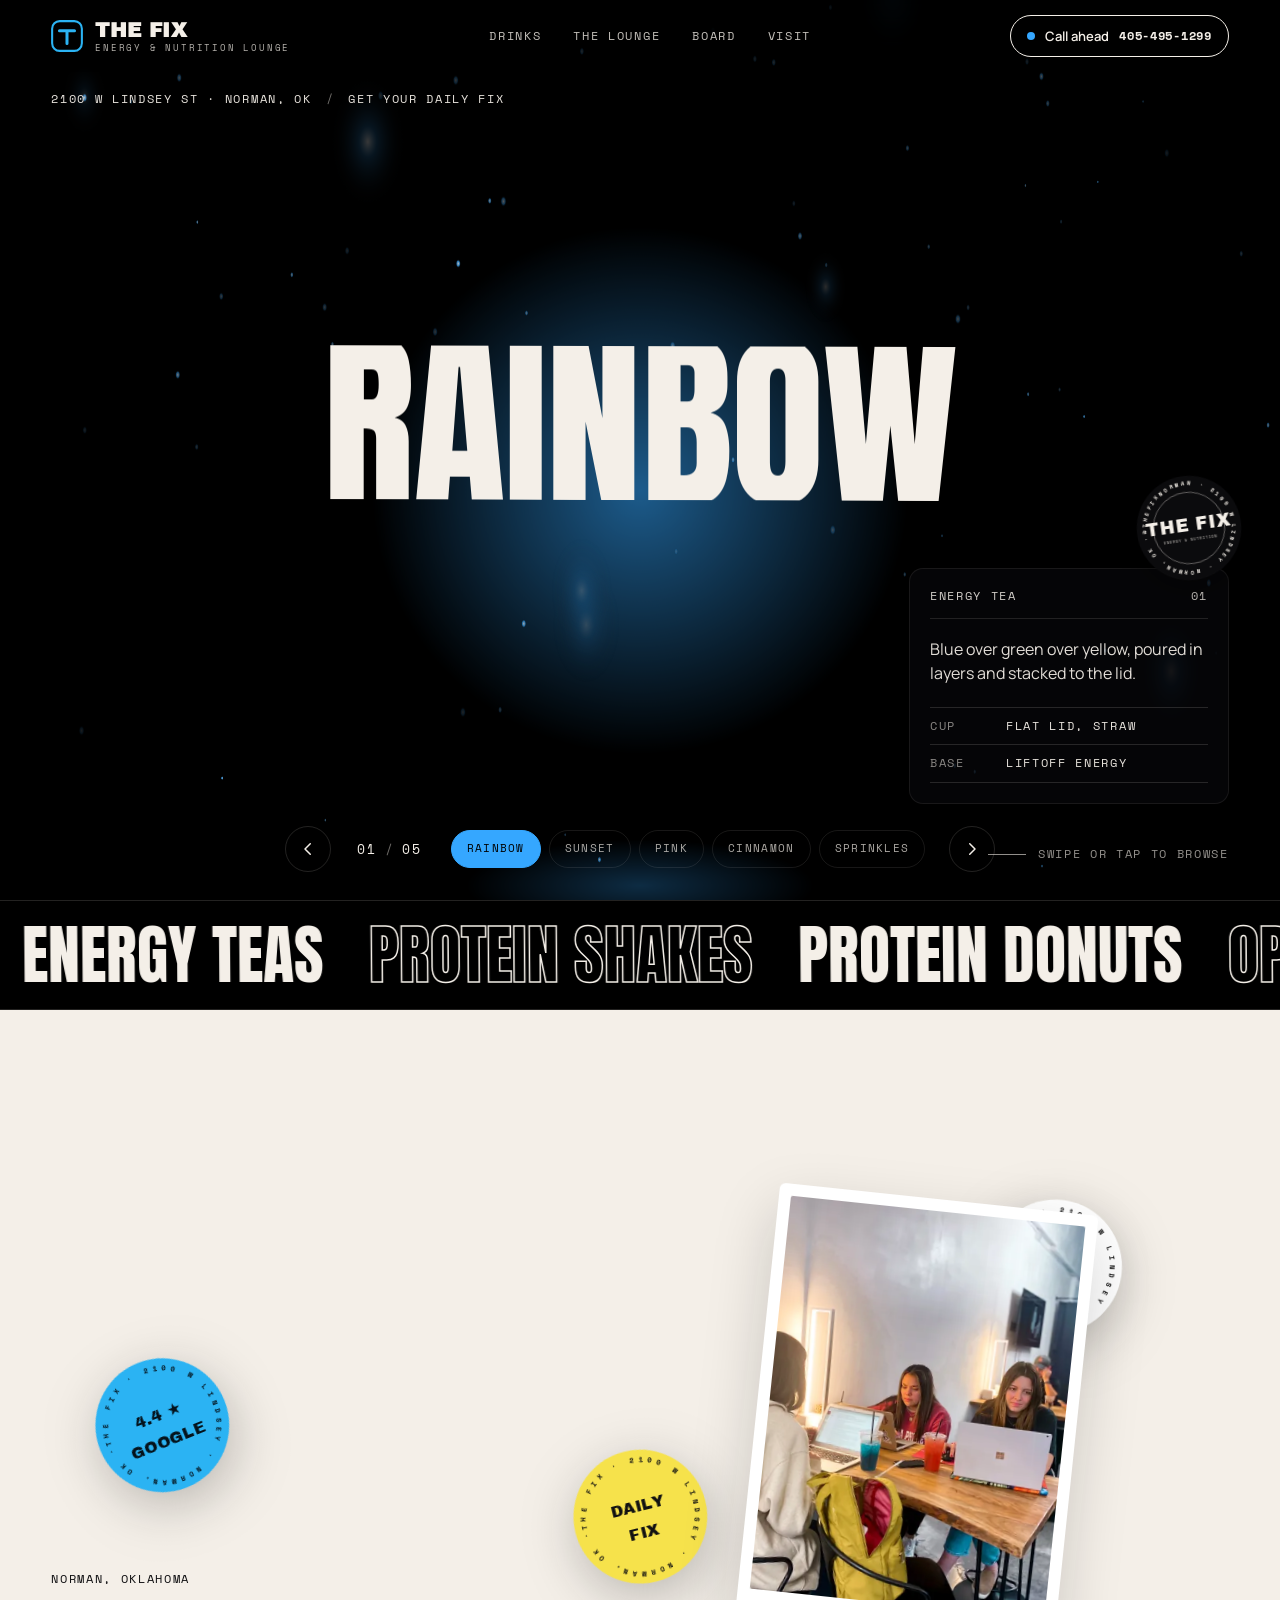
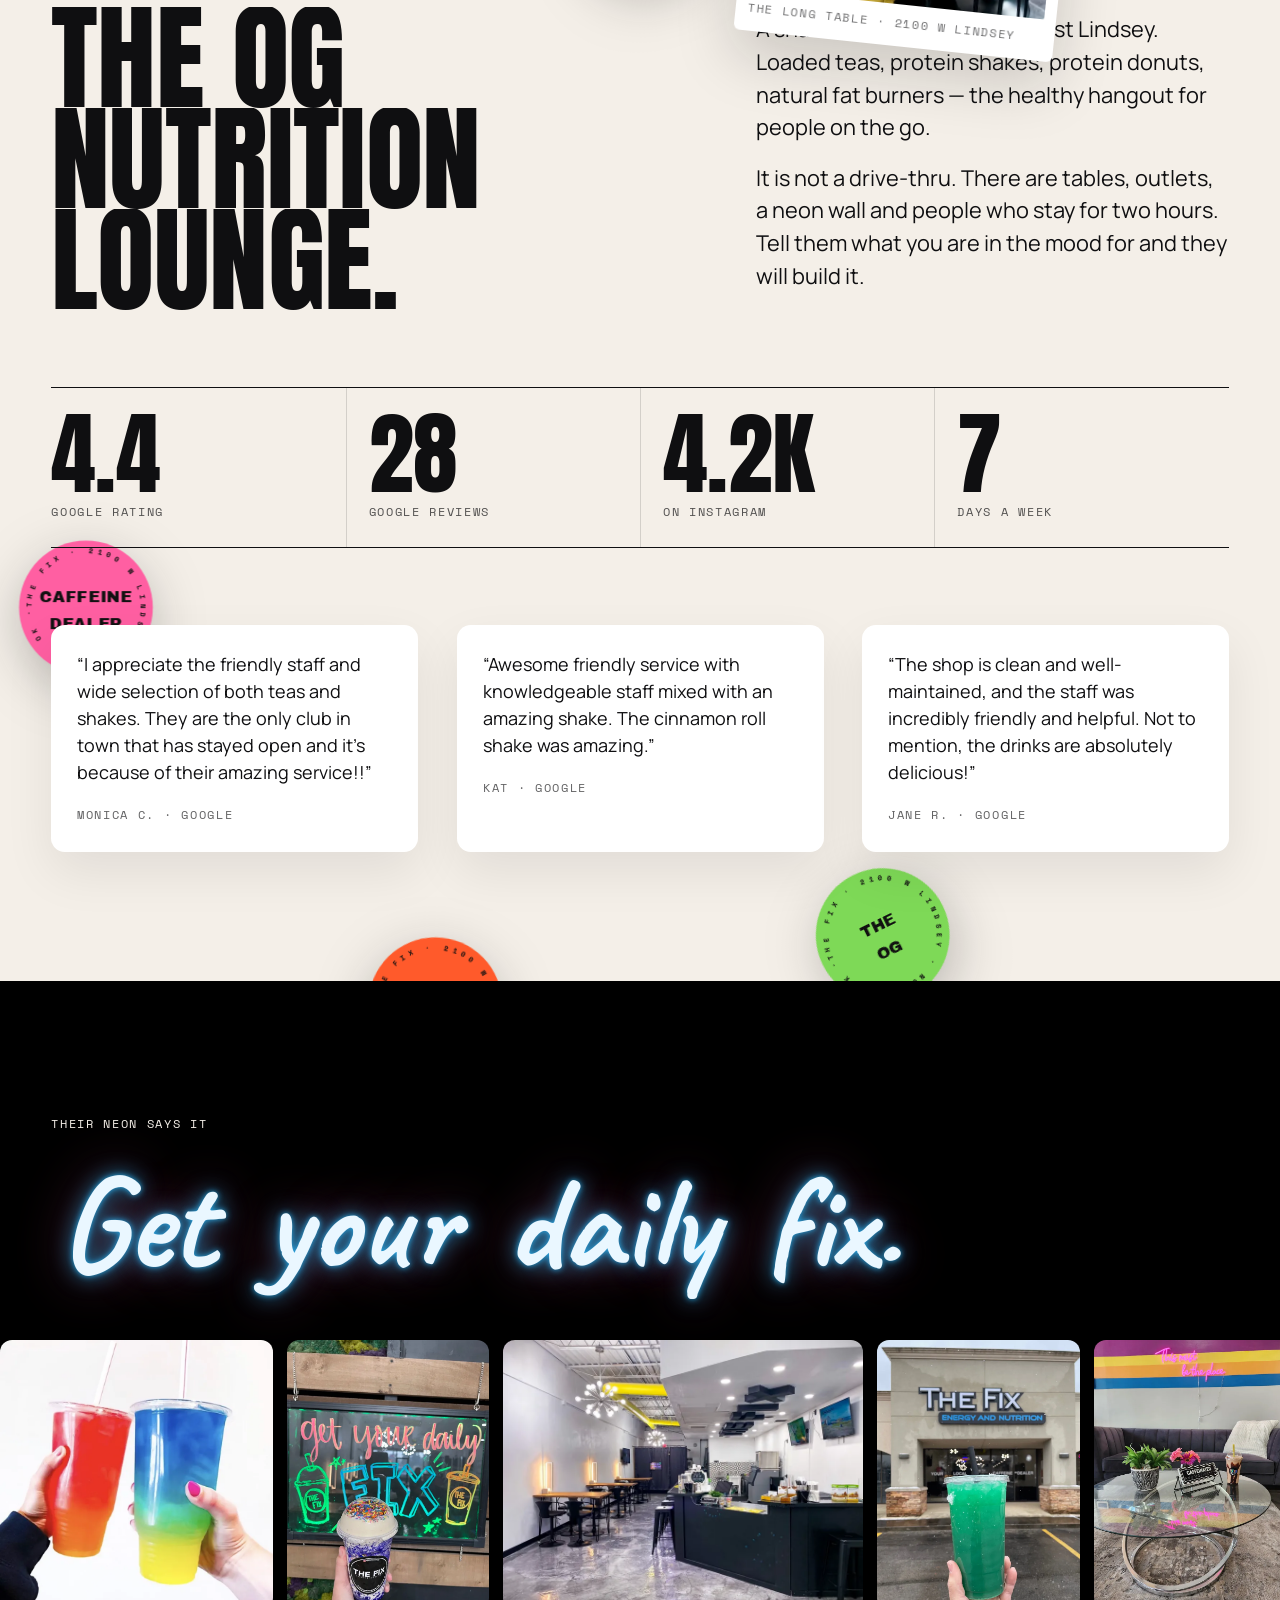
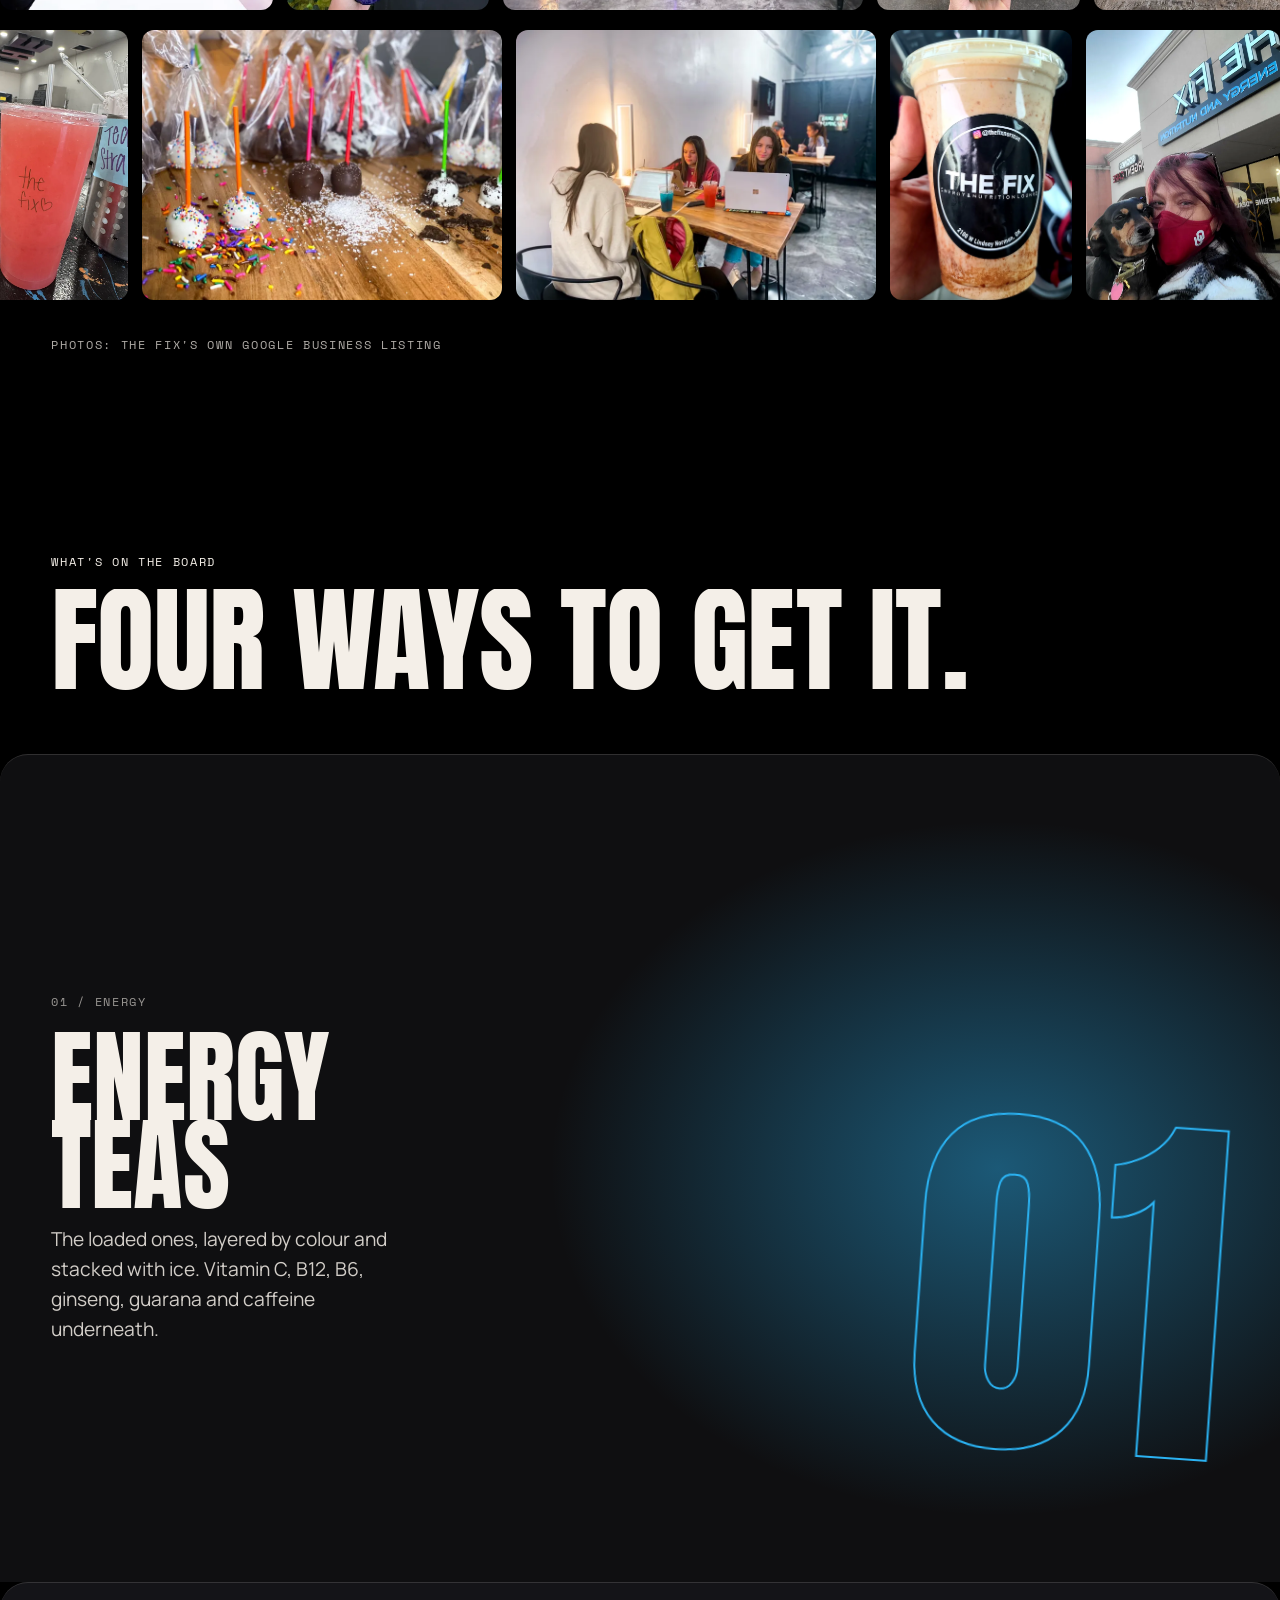
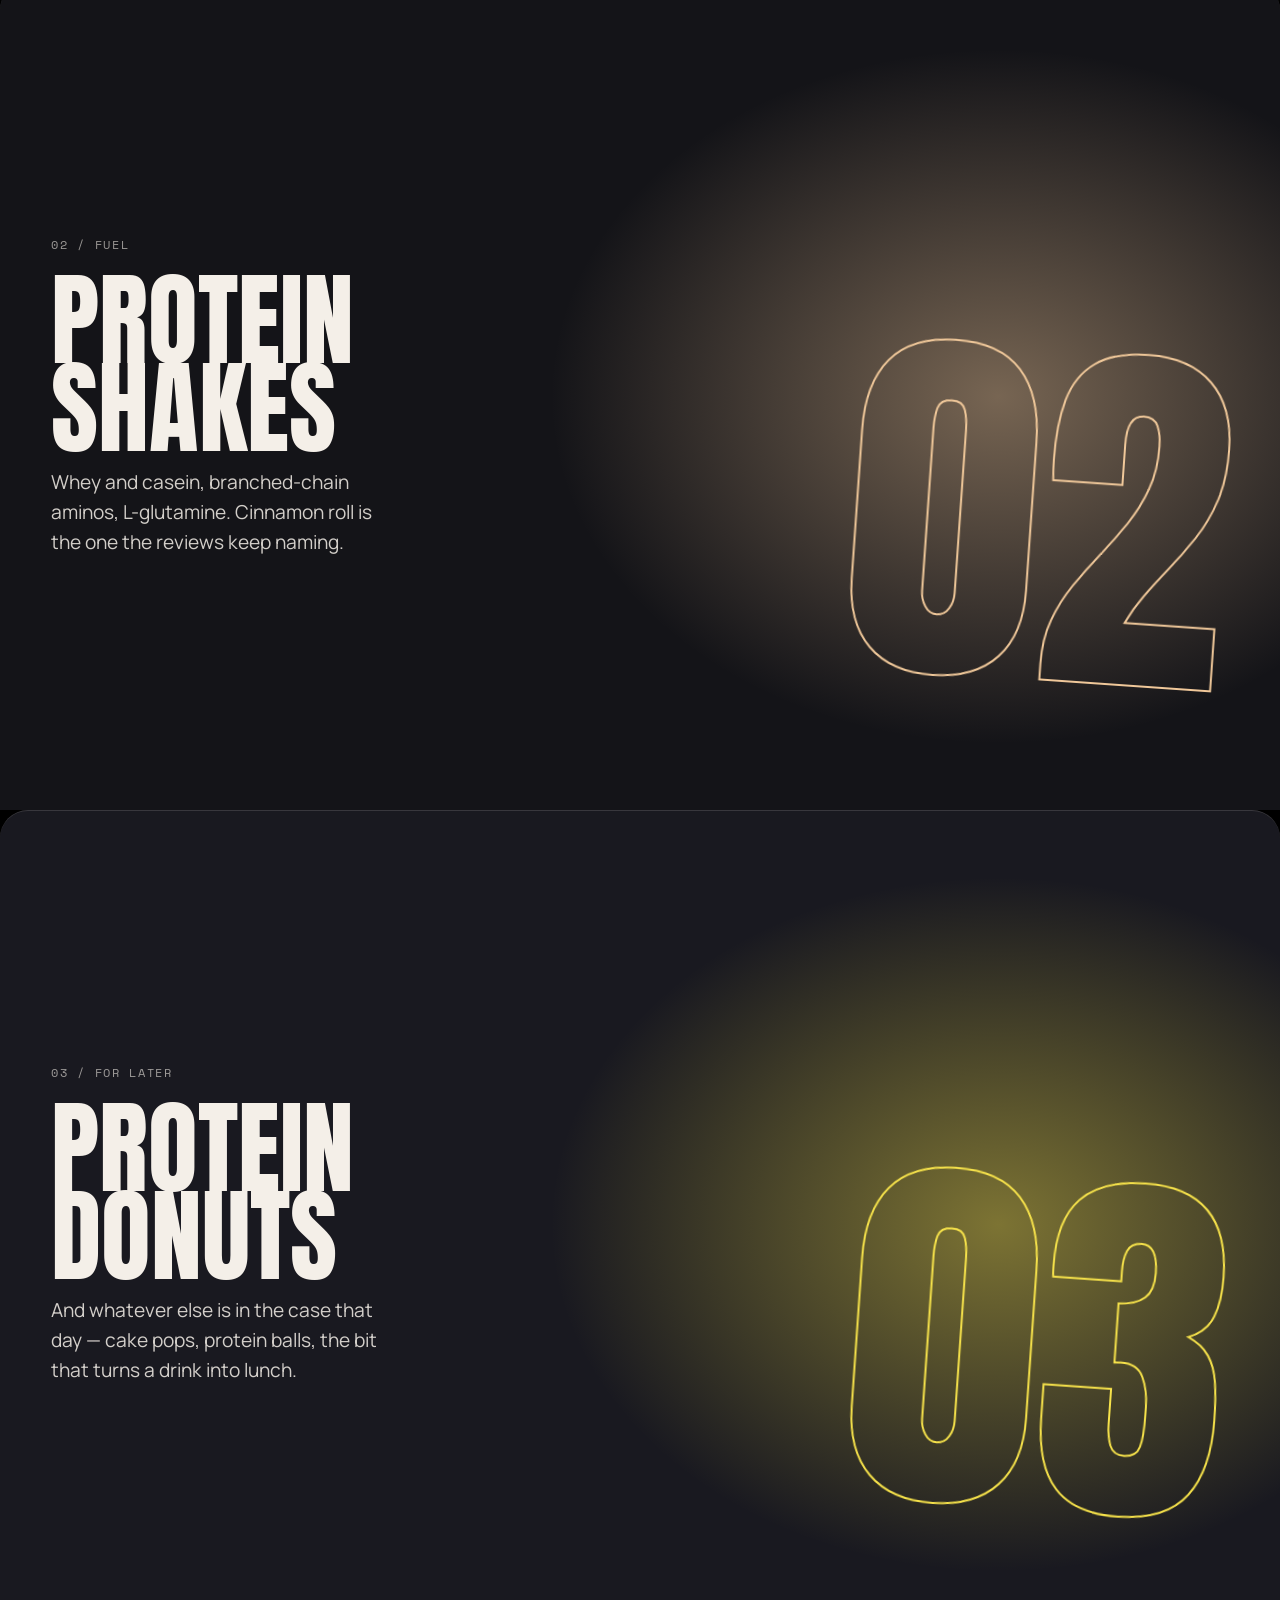
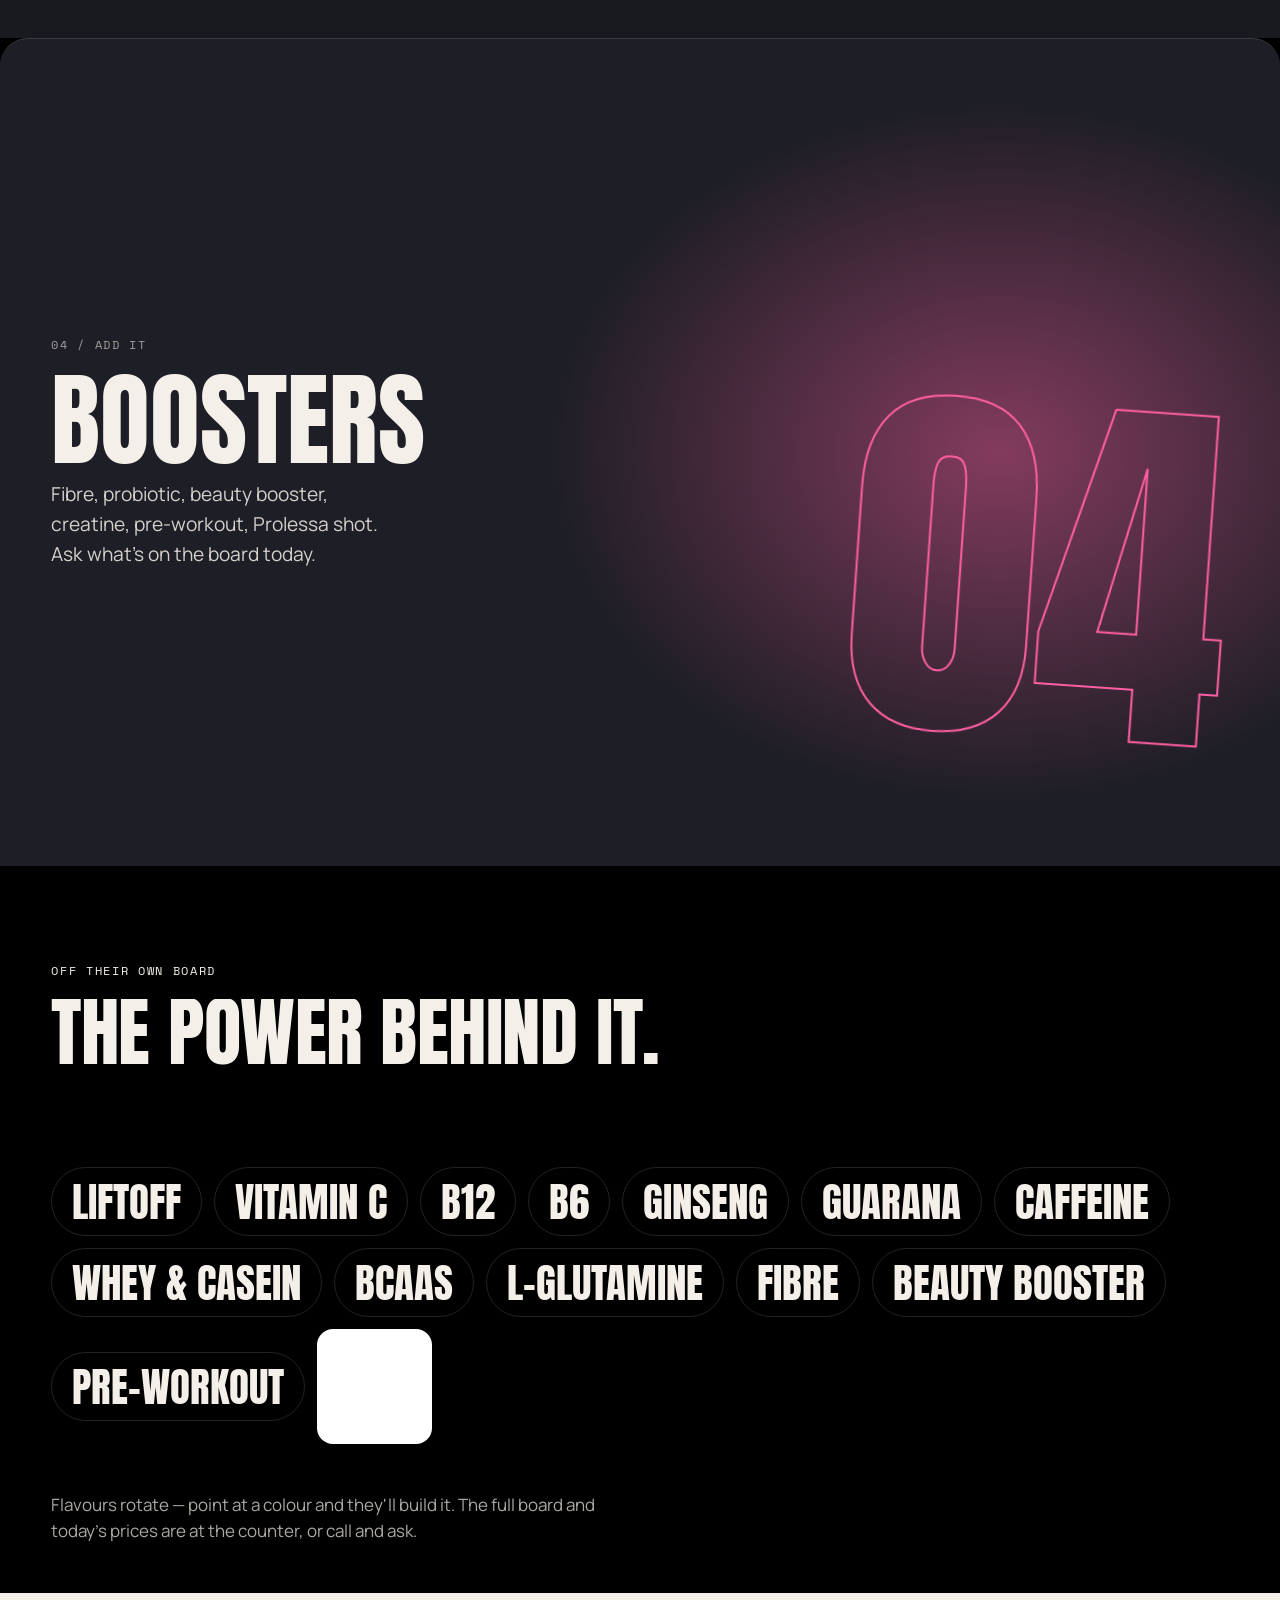
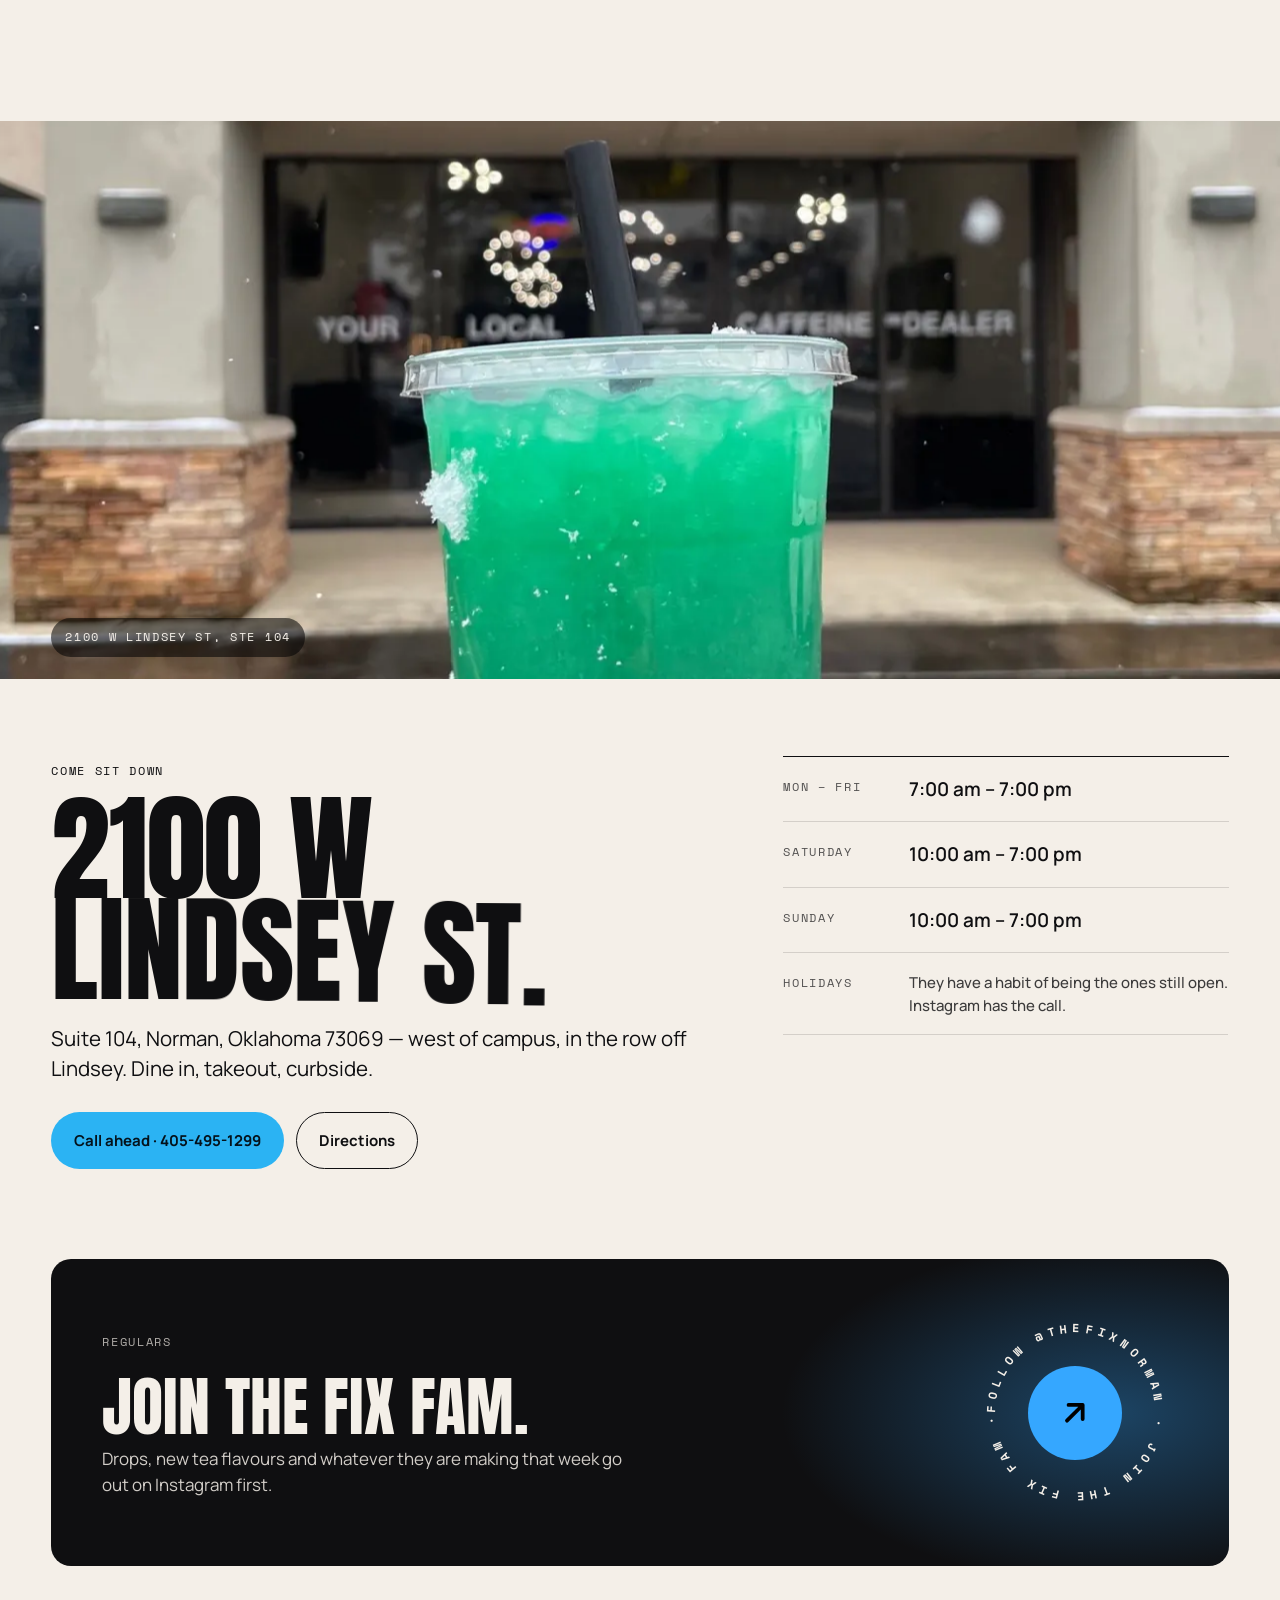
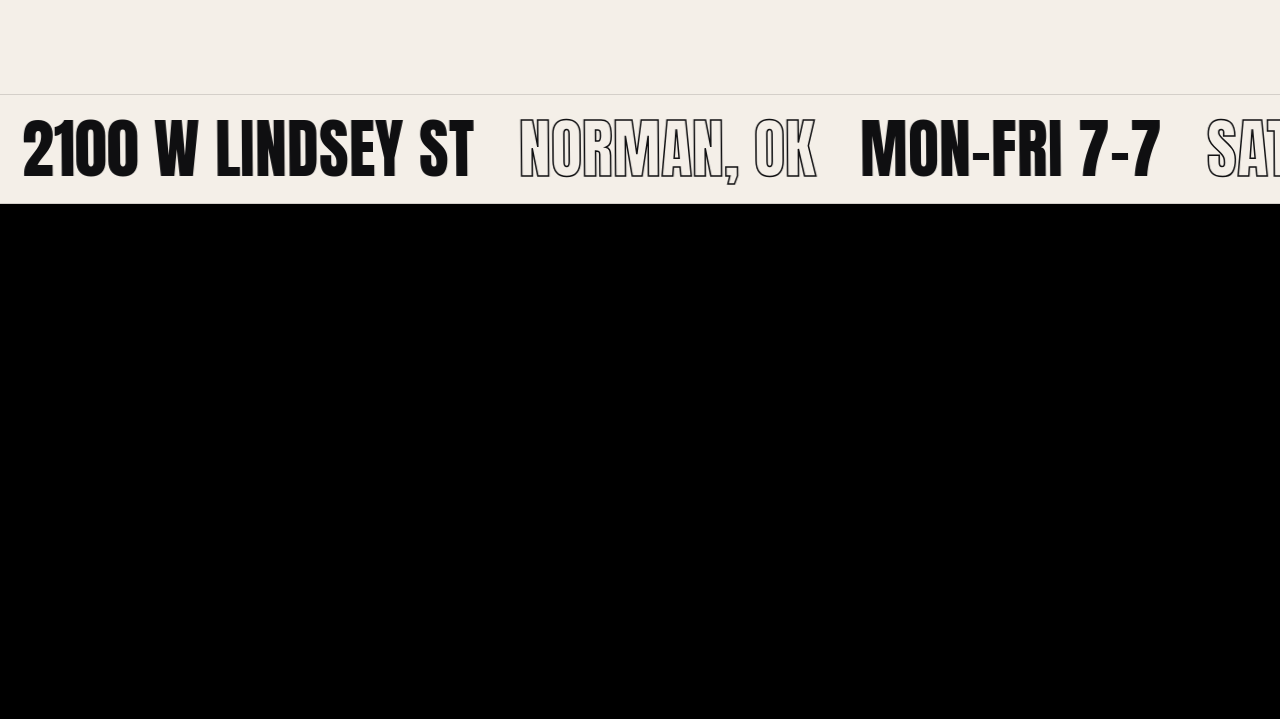
==== index.html @ 641f06a7 "Crossfade the rebuilt cups into their own lid rows The matte kept the clear lid and the profile pain" ====
<!doctype html>
<html lang="en">
<head>
<meta charset="utf-8">
<meta name="viewport" content="width=device-width, initial-scale=1, viewport-fit=cover">
<title>The Fix Energy &amp; Nutrition Lounge — Norman, OK</title>
<meta name="description" content="The OG nutrition lounge in Norman, Oklahoma. Energy teas, protein shakes, protein donuts and somewhere to sit down. 2100 W Lindsey St, Ste 104. Open seven days.">
<meta property="og:title" content="The Fix Energy &amp; Nutrition Lounge">
<meta property="og:description" content="Energy teas, protein shakes and the lounge to drink them in. 2100 W Lindsey St, Norman, OK.">
<meta property="og:image" content="img/01-cup.webp">
<meta name="theme-color" content="#000000">
<link rel="icon" href="data:image/svg+xml,%3Csvg xmlns='http://www.w3.org/2000/svg' viewBox='0 0 32 32'%3E%3Crect width='32' height='32' rx='7' fill='%23000'/%3E%3Cpath d='M7 10h18M16 10v14' stroke='%232BB3F3' stroke-width='3.4' stroke-linecap='round'/%3E%3C/svg%3E">
<link rel="preconnect" href="https://fonts.googleapis.com">
<link rel="preconnect" href="https://fonts.gstatic.com" crossorigin>
<link href="https://fonts.googleapis.com/css2?family=Anton&family=Archivo+Black&family=Caveat:wght@600;700&family=Manrope:wght@400;500;600;700&family=Space+Mono:wght@400;700&display=swap" rel="stylesheet">
<link rel="preload" as="image" href="img/01-cup.webp">
<link rel="stylesheet" href="css/site.css?v=202609151826">
</head>
<body>

<div id="loadbar" aria-hidden="true"><i></i></div>

<header id="top" class="top">
  <a class="lockup" href="#film" aria-label="The Fix Energy and Nutrition Lounge — top">
    <span class="mark" aria-hidden="true"><svg viewBox="0 0 34 34" fill="none"><rect x="1.2" y="1.2" width="31.6" height="31.6" rx="8" stroke="currentColor" stroke-width="2.2"/><path d="M9 11.5h16M17 11.5v13.5" stroke="currentColor" stroke-width="3.2" stroke-linecap="round"/></svg></span>
    <span class="lockup-text"><b>The Fix</b><small>Energy &amp; Nutrition Lounge</small></span>
  </a>
  <nav class="nav" aria-label="Sections">
    <a href="#film">Drinks</a>
    <a href="#photos">The lounge</a>
    <a href="#menu">Board</a>
    <a href="#visit">Visit</a>
  </nav>
  <a class="order" href="tel:+14054951299"><span class="order-dot" aria-hidden="true"></span>Call ahead <b>405-495-1299</b></a>
</header>

<main>
<h1 class="sr-only">The Fix Energy &amp; Nutrition Lounge — energy teas, protein shakes and protein donuts at 2100 W Lindsey St in Norman, Oklahoma</h1>
<ul class="sr-only">
  <li>Layered energy tea, blue into green into yellow.</li>
  <li>Layered energy tea, red into orange.</li>
  <li>Pink energy tea, "the fix" written on the cup by hand.</li>
  <li>Protein shake, cinnamon flecked, in a cup with The Fix sticker.</li>
  <li>Protein shake under a dome lid, purple with rainbow sprinkles on top.</li>
</ul>

<!-- ============ THE DRINKS — one-screen selector ============ -->
<section id="film" class="film" data-theme="dark" aria-label="The drinks — browse what they pour">
  <div id="stage" class="stage">
    <div class="glow" aria-hidden="true"></div>
    <div class="shadow" aria-hidden="true"></div>
    <canvas class="fx fx-back" aria-hidden="true"></canvas>

    <div class="titles" aria-hidden="true">
      <div class="title is-vis" data-i="0" style="--fs:15vw;--fs-m:23vw"><span class="ln"><span>Rainbow</span></span></div>
      <div class="title" data-i="1" style="--fs:16vw;--fs-m:25vw"><span class="ln"><span>Sunset</span></span></div>
      <div class="title" data-i="2" style="--fs:18vw;--fs-m:27vw"><span class="ln"><span>Pink</span></span></div>
      <div class="title" data-i="3" style="--fs:13vw;--fs-m:21vw"><span class="ln"><span>Cinnamon</span></span></div>
      <div class="title" data-i="4" style="--fs:13.5vw;--fs-m:21vw"><span class="ln"><span>Sprinkles</span></span></div>
    </div>

    <div class="rig" aria-hidden="true">
      <div class="slot is-vis" data-i="0"><picture><source media="(max-width:820px)" srcset="img/01-cup-m.webp"><img class="poster" src="img/01-cup.webp" alt="" decoding="async" fetchpriority="high"></picture></div>
      <div class="slot" data-i="1"><picture><source media="(max-width:820px)" srcset="img/02-cup-m.webp"><img class="poster" src="img/02-cup.webp" alt="" decoding="async" loading="lazy"></picture></div>
      <div class="slot" data-i="2"><picture><source media="(max-width:820px)" srcset="img/03-cup-m.webp"><img class="poster" src="img/03-cup.webp" alt="" decoding="async" loading="lazy"></picture></div>
      <div class="slot" data-i="3"><picture><source media="(max-width:820px)" srcset="img/04-cup-m.webp"><img class="poster" src="img/04-cup.webp" alt="" decoding="async" loading="lazy"></picture></div>
      <div class="slot" data-i="4"><picture><source media="(max-width:820px)" srcset="img/05-cup-m.webp"><img class="poster" src="img/05-cup.webp" alt="" decoding="async" loading="lazy"></picture></div>
    </div>

    <canvas class="fx fx-front" aria-hidden="true"></canvas>

    <div class="eyebrow mono"><span>2100 W Lindsey St · Norman, OK</span><span class="sep">/</span><span>Get your daily fix</span></div>

    <div class="huds" aria-hidden="true">
      <div class="hud is-vis" data-i="0">
        <div class="hud-head mono"><span>Energy tea</span><span>01</span></div>
        <p class="hud-note">Blue over green over yellow, poured in layers and stacked to the lid.</p>
        <dl class="specs mono">
          <div><dt>Cup</dt><dd>Flat lid, straw</dd></div>
          <div><dt>Base</dt><dd>Liftoff energy</dd></div>
        </dl>
        <svg class="sticker" viewBox="0 0 160 160" aria-hidden="true"><defs><path id="r0" d="M80 80m-62 0a62 62 0 1 1 124 0a62 62 0 1 1-124 0"/></defs><circle class="disc" cx="80" cy="80" r="76"/><circle class="hair" cx="80" cy="80" r="52"/><g class="rim"><text textLength="386" lengthAdjust="spacing"><textPath href="#r0">@THEFIXNORMAN · 2100 W LINDSEY · NORMAN, OK ·</textPath></text></g><text class="slogan" x="80" y="84">THE FIX</text><text class="sub" x="80" y="99">ENERGY &amp; NUTRITION</text></svg>
      </div>
      <div class="hud" data-i="1">
        <div class="hud-head mono"><span>Energy tea</span><span>02</span></div>
        <p class="hud-note">Red falling into orange. The one that photographs itself.</p>
        <dl class="specs mono">
          <div><dt>Cup</dt><dd>Flat lid, straw</dd></div>
          <div><dt>Base</dt><dd>Liftoff energy</dd></div>
        </dl>
        <svg class="sticker" viewBox="0 0 160 160" aria-hidden="true"><defs><path id="r1" d="M80 80m-62 0a62 62 0 1 1 124 0a62 62 0 1 1-124 0"/></defs><circle class="disc" cx="80" cy="80" r="76"/><circle class="hair" cx="80" cy="80" r="52"/><g class="rim"><text textLength="386" lengthAdjust="spacing"><textPath href="#r1">@THEFIXNORMAN · 2100 W LINDSEY · NORMAN, OK ·</textPath></text></g><text class="slogan" x="80" y="84">THE FIX</text><text class="sub" x="80" y="99">ENERGY &amp; NUTRITION</text></svg>
      </div>
      <div class="hud" data-i="2">
        <div class="hud-head mono"><span>Energy tea</span><span>03</span></div>
        <p class="hud-note">Watermelon pink, iced to the top, "the fix ♡" written on the side in marker.</p>
        <dl class="specs mono">
          <div><dt>Cup</dt><dd>Written by hand</dd></div>
          <div><dt>Base</dt><dd>Liftoff energy</dd></div>
        </dl>
        <svg class="sticker" viewBox="0 0 160 160" aria-hidden="true"><defs><path id="r2" d="M80 80m-62 0a62 62 0 1 1 124 0a62 62 0 1 1-124 0"/></defs><circle class="disc" cx="80" cy="80" r="76"/><circle class="hair" cx="80" cy="80" r="52"/><g class="rim"><text textLength="386" lengthAdjust="spacing"><textPath href="#r2">@THEFIXNORMAN · 2100 W LINDSEY · NORMAN, OK ·</textPath></text></g><text class="slogan" x="80" y="84">THE FIX</text><text class="sub" x="80" y="99">ENERGY &amp; NUTRITION</text></svg>
      </div>
      <div class="hud" data-i="3">
        <div class="hud-head mono"><span>Protein shake</span><span>04</span></div>
        <p class="hud-note">Cinnamon flecked all the way down. A meal in a cup — the reviews keep naming the cinnamon roll.</p>
        <dl class="specs mono">
          <div><dt>Cup</dt><dd>The Fix sticker</dd></div>
          <div><dt>Build</dt><dd>24 g protein</dd></div>
        </dl>
        <svg class="sticker" viewBox="0 0 160 160" aria-hidden="true"><defs><path id="r3" d="M80 80m-62 0a62 62 0 1 1 124 0a62 62 0 1 1-124 0"/></defs><circle class="disc" cx="80" cy="80" r="76"/><circle class="hair" cx="80" cy="80" r="52"/><g class="rim"><text textLength="386" lengthAdjust="spacing"><textPath href="#r3">@THEFIXNORMAN · 2100 W LINDSEY · NORMAN, OK ·</textPath></text></g><text class="slogan" x="80" y="84">THE FIX</text><text class="sub" x="80" y="99">ENERGY &amp; NUTRITION</text></svg>
      </div>
      <div class="hud" data-i="4">
        <div class="hud-head mono"><span>Protein shake</span><span>05</span></div>
        <p class="hud-note">Purple under a dome lid, rainbow sprinkles across the top. Dessert that counts as lunch.</p>
        <dl class="specs mono">
          <div><dt>Cup</dt><dd>Dome lid</dd></div>
          <div><dt>Build</dt><dd>24 g protein</dd></div>
        </dl>
        <svg class="sticker" viewBox="0 0 160 160" aria-hidden="true"><defs><path id="r4" d="M80 80m-62 0a62 62 0 1 1 124 0a62 62 0 1 1-124 0"/></defs><circle class="disc" cx="80" cy="80" r="76"/><circle class="hair" cx="80" cy="80" r="52"/><g class="rim"><text textLength="386" lengthAdjust="spacing"><textPath href="#r4">@THEFIXNORMAN · 2100 W LINDSEY · NORMAN, OK ·</textPath></text></g><text class="slogan" x="80" y="84">THE FIX</text><text class="sub" x="80" y="99">ENERGY &amp; NUTRITION</text></svg>
      </div>
    </div>

    <nav class="selector" aria-label="Choose a drink">
      <button class="arrow prev" type="button" aria-label="Previous drink"><svg viewBox="0 0 24 24" fill="none" stroke="currentColor" stroke-width="2" stroke-linecap="round" stroke-linejoin="round"><path d="M15 5l-7 7 7 7"/></svg></button>
      <div class="counter mono"><span id="cur">01</span><span class="slash">/</span><span>05</span></div>
      <div class="dchips" role="tablist" aria-label="Drinks"><button class="dchip is-on" type="button" role="tab" aria-selected="true" data-go="0">Rainbow</button><button class="dchip" type="button" role="tab" aria-selected="false" data-go="1">Sunset</button><button class="dchip" type="button" role="tab" aria-selected="false" data-go="2">Pink</button><button class="dchip" type="button" role="tab" aria-selected="false" data-go="3">Cinnamon</button><button class="dchip" type="button" role="tab" aria-selected="false" data-go="4">Sprinkles</button></div>
      <button class="arrow next" type="button" aria-label="Next drink"><svg viewBox="0 0 24 24" fill="none" stroke="currentColor" stroke-width="2" stroke-linecap="round" stroke-linejoin="round"><path d="M9 5l7 7-7 7"/></svg></button>
    </nav>

    <div class="hint mono" aria-hidden="true"><span class="hint-line"></span><span>Swipe or tap to browse</span></div>
  </div>
</section>

<div class="ticker" data-theme="dark" aria-hidden="true"><div class="ticker-skew"><div class="ticker-row">
  <span>Energy teas</span><span class="o">Protein shakes</span><span>Protein donuts</span><span class="o">Open 7 days</span><span>Your local caffeine dealer</span><span class="o">2100 W Lindsey</span>
  <span>Energy teas</span><span class="o">Protein shakes</span><span>Protein donuts</span><span class="o">Open 7 days</span><span>Your local caffeine dealer</span><span class="o">2100 W Lindsey</span>
</div></div></div>

<!-- ============ STORY ============ -->
<section id="story" class="story" data-theme="light">
  <div class="bomb" aria-hidden="true"></div>
  <div class="wrap">
    <div class="story-grid">
      <div>
        <span class="kicker mono reveal">Norman, Oklahoma</span>
        <h2 class="h-display" data-words>The OG nutrition lounge.</h2>
      </div>
      <div class="story-copy reveal">
        <figure class="polaroid"><img src="img/p/g07-s.webp" alt="Students working at the long wooden table inside The Fix" loading="lazy" decoding="async"><figcaption class="mono">The long table · 2100 W Lindsey</figcaption></figure>
        <p>A shake and energy bar on West Lindsey. Loaded teas, protein shakes, protein donuts, natural fat burners — the healthy hangout for people on the go.</p>
        <p>It is not a drive-thru. There are tables, outlets, a neon wall and people who stay for two hours. Tell them what you are in the mood for and they will build it.</p>
      </div>
    </div>
    <ul class="proof reveal">
      <li><b data-count="4.4" data-dec="1">0.0</b><span class="mono">Google rating</span></li>
      <li><b data-count="28">0</b><span class="mono">Google reviews</span></li>
      <li><b data-count="4.2" data-dec="1" data-suffix="K">0.0K</b><span class="mono">On Instagram</span></li>
      <li><b data-count="7">0</b><span class="mono">Days a week</span></li>
    </ul>
    <ul class="quotes">
      <li class="quote"><p>&ldquo;I appreciate the friendly staff and wide selection of both teas and shakes. They are the only club in town that has stayed open and it&rsquo;s because of their amazing service!!&rdquo;</p><cite class="mono">Monica C. · Google</cite></li>
      <li class="quote"><p>&ldquo;Awesome friendly service with knowledgeable staff mixed with an amazing shake. The cinnamon roll shake was amazing.&rdquo;</p><cite class="mono">kat · Google</cite></li>
      <li class="quote"><p>&ldquo;The shop is clean and well-maintained, and the staff was incredibly friendly and helpful. Not to mention, the drinks are absolutely delicious!&rdquo;</p><cite class="mono">jane R. · Google</cite></li>
    </ul>
  </div>
</section>

<!-- ============ THE LOUNGE — their own photos ============ -->
<section id="photos" class="sipup" data-theme="dark" aria-label="Photos from The Fix">
  <div class="wrap sipup-head">
    <span class="kicker mono reveal">Their neon says it</span>
    <h2 class="h-display" data-words>Get your daily fix.</h2>
  </div>
  <div class="strip" data-dir="-1" aria-label="Photos of The Fix, row one">
    <div class="strip-row">
      <img src="img/p/g08-s.webp" alt="Two layered teas held up together, red into orange and blue into green into yellow" loading="lazy" decoding="async">
      <img src="img/p/g09-s.webp" alt="A sprinkled shake in front of the get your daily FIX neon sign" loading="lazy" decoding="async">
      <img src="img/p/g01-s.webp" alt="Inside The Fix: black tables, TVs and the yellow neon ceiling light" loading="lazy" decoding="async">
      <img src="img/p/g06-s.webp" alt="A green tea held up outside the storefront under THE FIX sign" loading="lazy" decoding="async">
      <img src="img/p/g12-s.webp" alt="The lounge corner: couch, glass table and the striped mural" loading="lazy" decoding="async">
    </div>
  </div>
  <div class="strip" data-dir="1" aria-label="Photos of The Fix, row two">
    <div class="strip-row">
      <img src="img/p/g03-s.webp" alt="A pink tea on the counter with the fix written on the cup" loading="lazy" decoding="async">
      <img src="img/p/g02-s.webp" alt="Chocolate and white cake pops covered in sprinkles" loading="lazy" decoding="async">
      <img src="img/p/g07-s.webp" alt="Students on laptops at the long wooden table" loading="lazy" decoding="async">
      <img src="img/p/g04-s.webp" alt="A cinnamon protein shake in a cup with The Fix sticker" loading="lazy" decoding="async">
      <img src="img/p/g05-s.webp" alt="A regular and her dog outside under the storefront sign" loading="lazy" decoding="async">
    </div>
  </div>
  <p class="sipup-note mono">Photos: The Fix's own Google Business listing</p>
</section>

<!-- ============ THE BOARD — stacking cards ============ -->
<section id="menu" class="board" data-theme="dark">
  <div class="wrap sec-head">
    <span class="kicker mono reveal">What's on the board</span>
    <h2 class="h-display" data-words>Four ways to get it.</h2>
  </div>
  <div class="stack">
    <article class="family" style="--c:#2BB3F3"><div class="fam-copy"><span class="mono">01 / Energy</span><h3>Energy Teas</h3><p>The loaded ones, layered by colour and stacked with ice. Vitamin C, B12, B6, ginseng, guarana and caffeine underneath.</p></div><div class="fam-n" aria-hidden="true">01</div></article>
    <article class="family" style="--c:#F0C89A"><div class="fam-copy"><span class="mono">02 / Fuel</span><h3>Protein Shakes</h3><p>Whey and casein, branched-chain aminos, L-glutamine. Cinnamon roll is the one the reviews keep naming.</p></div><div class="fam-n" aria-hidden="true">02</div></article>
    <article class="family" style="--c:#F6E24B"><div class="fam-copy"><span class="mono">03 / For later</span><h3>Protein Donuts</h3><p>And whatever else is in the case that day — cake pops, protein balls, the bit that turns a drink into lunch.</p></div><div class="fam-n" aria-hidden="true">03</div></article>
    <article class="family" style="--c:#FF5FA2"><div class="fam-copy"><span class="mono">04 / Add it</span><h3>Boosters</h3><p>Fibre, probiotic, beauty booster, creatine, pre-workout, Prolessa shot. Ask what's on the board today.</p></div><div class="fam-n" aria-hidden="true">04</div></article>
  </div>
  <div class="wrap flavors">
    <div class="sec-head"><span class="kicker mono reveal">Off their own board</span><h3 class="h-display h-sm" data-words>The power behind it.</h3></div>
    <ul class="flavor-wall" aria-label="What goes into the drinks, from The Fix's own menu board">
      <li class="chip" style="--c:#2BB3F3">Liftoff</li>
      <li class="chip" style="--c:#F6E24B">Vitamin C</li>
      <li class="chip" style="--c:#FF5FA2">B12</li>
      <li class="chip" style="--c:#7ED957">B6</li>
      <li class="chip" style="--c:#FFA53B">Ginseng</li>
      <li class="chip" style="--c:#2BB3F3">Guarana</li>
      <li class="chip" style="--c:#FF5A2B">Caffeine</li>
      <li class="chip" style="--c:#F0C89A">Whey &amp; casein</li>
      <li class="chip" style="--c:#A98BFF">BCAAs</li>
      <li class="chip" style="--c:#7ED957">L-glutamine</li>
      <li class="chip" style="--c:#F6E24B">Fibre</li>
      <li class="chip" style="--c:#FF5FA2">Beauty booster</li>
      <li class="chip" style="--c:#2BB3F3">Pre-workout</li>
      <li class="chip chip-photo"><img src="img/p/g13-s.webp" alt="The Fix menu board: The Power behind Liftoff, the Prolessa shot and Rebuild protein" loading="lazy" decoding="async"></li>
    </ul>
    <p class="board-note">Flavours rotate — point at a colour and they'll build it. The full board and today's prices are at the counter, or call and ask.</p>
  </div>
</section>

<!-- ============ VISIT ============ -->
<section id="visit" class="visit" data-theme="light">
  <div class="visit-photo" aria-hidden="true"><img src="img/p/g06.webp" alt="" decoding="async" loading="lazy"><span class="visit-photo-tag mono">2100 W Lindsey St, Ste 104</span></div>
  <div class="wrap">
    <div class="visit-grid">
      <div>
        <span class="kicker mono reveal">Come sit down</span>
        <h2 class="h-display" data-chars>2100 W Lindsey St.</h2>
        <p class="lede reveal">Suite 104, Norman, Oklahoma 73069 — west of campus, in the row off Lindsey. Dine in, takeout, curbside.</p>
        <div class="cta-row reveal">
          <a class="btn btn-blue" href="tel:+14054951299">Call ahead · 405-495-1299</a>
          <a class="btn btn-ghost" href="https://www.google.com/maps/search/?api=1&amp;query=The+Fix+Energy+and+Nutrition+Lounge+2100+W+Lindsey+St+Norman+OK" target="_blank" rel="noopener">Directions</a>
        </div>
      </div>
      <dl class="hours">
        <div><dt class="mono">Mon – Fri</dt><dd>7:00 am – 7:00 pm</dd></div>
        <div><dt class="mono">Saturday</dt><dd>10:00 am – 7:00 pm</dd></div>
        <div><dt class="mono">Sunday</dt><dd>10:00 am – 7:00 pm</dd></div>
        <div class="hours-note"><dt class="mono">Holidays</dt><dd>They have a habit of being the ones still open. Instagram has the call.</dd></div>
      </dl>
    </div>
    <div class="ambassador reveal">
      <div>
        <span class="kicker mono">Regulars</span>
        <h3>Join the FIX FAM.</h3>
        <p>Drops, new tea flavours and whatever they are making that week go out on Instagram first.</p>
      </div>
      <a class="badge" href="https://www.instagram.com/thefixnorman/" target="_blank" rel="noopener" aria-label="Follow The Fix on Instagram">
        <svg class="ring" viewBox="0 0 200 200" aria-hidden="true"><defs><path id="ringp" d="M100 100m-78 0a78 78 0 1 1 156 0a78 78 0 1 1-156 0"/></defs><text textLength="488" lengthAdjust="spacing"><textPath href="#ringp">FOLLOW @THEFIXNORMAN · JOIN THE FIX FAM ·</textPath></text></svg>
        <span class="core" aria-hidden="true"><svg viewBox="0 0 24 24" fill="none" stroke="currentColor" stroke-width="2.4" stroke-linecap="round" stroke-linejoin="round"><path d="M7 17 17 7M8 7h9v9"/></svg></span>
      </a>
    </div>
  </div>
</section>

<div class="ticker on-bone" data-theme="light" aria-hidden="true"><div class="ticker-skew"><div class="ticker-row">
  <span>2100 W Lindsey St</span><span class="o">Norman, OK</span><span>Mon–Fri 7–7</span><span class="o">Sat–Sun 10–7</span><span>@thefixnorman</span><span class="o">Get your daily fix</span>
  <span>2100 W Lindsey St</span><span class="o">Norman, OK</span><span>Mon–Fri 7–7</span><span class="o">Sat–Sun 10–7</span><span>@thefixnorman</span><span class="o">Get your daily fix</span>
</div></div></div>

<div class="foot-spacer" data-theme="dark" aria-hidden="true"></div>
</main>

<footer class="foot" data-theme="dark">
  <div class="wrap">
    <p class="foot-word" aria-hidden="true">The <em>Fix</em></p>
    <div class="foot-grid">
      <div class="foot-lockup">
        <span class="mark" aria-hidden="true"><svg viewBox="0 0 34 34" fill="none"><rect x="1.2" y="1.2" width="31.6" height="31.6" rx="8" stroke="currentColor" stroke-width="2.2"/><path d="M9 11.5h16M17 11.5v13.5" stroke="currentColor" stroke-width="3.2" stroke-linecap="round"/></svg></span>
        <div><b>The Fix</b><span>Energy &amp; Nutrition Lounge</span></div>
      </div>
      <address class="mono">2100 W Lindsey St, Ste 104<br>Norman, OK 73069<br><a href="tel:+14054951299">405-495-1299</a></address>
      <ul class="socials">
        <li><a href="https://www.instagram.com/thefixnorman/" target="_blank" rel="noopener" aria-label="Instagram"><svg viewBox="0 0 24 24" fill="currentColor" aria-hidden="true"><path d="M12 2.2c3.2 0 3.6 0 4.8.1 1.2.1 1.8.2 2.2.4.6.2 1 .5 1.4.9.4.4.7.8.9 1.4.2.4.4 1 .4 2.2.1 1.2.1 1.6.1 4.8s0 3.6-.1 4.8c-.1 1.2-.2 1.8-.4 2.2-.2.6-.5 1-.9 1.4-.4.4-.8.7-1.4.9-.4.2-1 .4-2.2.4-1.2.1-1.6.1-4.8.1s-3.6 0-4.8-.1c-1.2-.1-1.8-.2-2.2-.4-.6-.2-1-.5-1.4-.9-.4-.4-.7-.8-.9-1.4-.2-.4-.4-1-.4-2.2C2.2 15.6 2.2 15.2 2.2 12s0-3.6.1-4.8c.1-1.2.2-1.8.4-2.2.2-.6.5-1 .9-1.4.4-.4.8-.7 1.4-.9.4-.2 1-.4 2.2-.4C8.4 2.2 8.8 2.2 12 2.2zm0 1.8c-3.1 0-3.5 0-4.7.1-1.1.1-1.7.2-2.1.4-.5.2-.9.4-1.2.8-.4.4-.6.7-.8 1.2-.2.4-.3 1-.4 2.1C2.8 8.5 2.8 8.9 2.8 12s0 3.5.1 4.7c.1 1.1.2 1.7.4 2.1.2.5.4.9.8 1.2.4.4.7.6 1.2.8.4.2 1 .3 2.1.4 1.2.1 1.6.1 4.7.1s3.5 0 4.7-.1c1.1-.1 1.7-.2 2.1-.4.5-.2.9-.4 1.2-.8.4-.4.6-.7.8-1.2.2-.4.3-1 .4-2.1.1-1.2.1-1.6.1-4.7s0-3.5-.1-4.7c-.1-1.1-.2-1.7-.4-2.1-.2-.5-.4-.9-.8-1.2-.4-.4-.7-.6-1.2-.8-.4-.2-1-.3-2.1-.4C15.5 4 15.1 4 12 4zm0 3.1a4.9 4.9 0 1 1 0 9.8 4.9 4.9 0 0 1 0-9.8zm0 1.8a3.1 3.1 0 1 0 0 6.2 3.1 3.1 0 0 0 0-6.2zm5.2-2.6a1.2 1.2 0 1 1 0 2.4 1.2 1.2 0 0 1 0-2.4z"/></svg></a></li>
        <li><a href="https://www.facebook.com/thefixnorman/" target="_blank" rel="noopener" aria-label="Facebook"><svg viewBox="0 0 24 24" fill="currentColor" aria-hidden="true"><path d="M13.5 22v-8h2.7l.4-3.2h-3.1V8.8c0-.9.3-1.6 1.6-1.6h1.7V4.4c-.3 0-1.3-.1-2.5-.1-2.5 0-4.1 1.5-4.1 4.2v2.3H7.4V14h2.8v8h3.3z"/></svg></a></li>
        <li><a href="mailto:thefixnorman@gmail.com" aria-label="Email The Fix"><svg viewBox="0 0 24 24" fill="currentColor" aria-hidden="true"><path d="M3 5h18a1 1 0 0 1 1 1v12a1 1 0 0 1-1 1H3a1 1 0 0 1-1-1V6a1 1 0 0 1 1-1zm9 8.2 8-5.2H4l8 5.2zM4 17h16V9.9l-8 5.2-8-5.2V17z"/></svg></a></li>
      </ul>
      <p class="foot-legal mono">© 2026 The Fix Energy &amp; Nutrition Lounge · Norman, OK <span class="foot-credit">· Designed and hosted by <a href="https://station.solutions" target="_blank" rel="noopener">Station.Solutions</a></span></p>
    </div>
  </div>
</footer>

<script src="js/vendor/gsap.min.js?v=202609151826"></script>
<script src="js/vendor/ScrollTrigger.min.js?v=202609151826"></script>
<script src="js/vendor/lenis.min.js?v=202609151826"></script>
<script src="js/manifest.js?v=202609151826"></script>
<script src="js/loadout.js?v=202609151826"></script>
</body>
</html>
---- css/site.css ----
/* The Fix Energy & Nutrition Lounge — Norman, OK. Built 2026-09-15 on The Tower’s engine,
   reskinned to The Fix’s own palette: black lounge, sign blue, menu-board yellow, wall neon pink. */
:root{
  --black:#000; --ink:#0F0F11; --ink-2:#1A1A1E; --bone:#F4EFE8; --bone-2:#E8E1D6;
  --line:rgba(244,239,232,.14); --line-ink:rgba(15,15,17,.14);
  /* brand: the storefront sign is blue, the menu board is yellow on black, the wall neon is pink */
  --brand:#2BB3F3; --brand-2:#128FCC; --yellow:#F6E24B; --neon:#FF5FA2;
  --accent:#35A7FF; --accent-2:#8AD1FF;
  --disp:"Anton","Impact","Arial Narrow",sans-serif;
  --brand-face:"Archivo Black","Arial Black",sans-serif;
  --script:"Caveat","Segoe Script",cursive;
  --mono:"Space Mono",ui-monospace,Menlo,monospace;
  --body:"Manrope","Helvetica Neue",Arial,sans-serif;
  --gutter:clamp(18px,4vw,64px);
  --head-h:72px;
}
*{box-sizing:border-box}
html{scroll-behavior:auto;-webkit-text-size-adjust:100%;background:var(--black)}
body{margin:0;background:var(--black);color:var(--bone);font-family:var(--body);font-size:17px;line-height:1.55;overflow-x:hidden}
img{max-width:100%;display:block}
a{color:inherit}
button{font:inherit;color:inherit;background:none;border:0;padding:0;cursor:pointer}
.mono{font-family:var(--mono);font-size:12px;letter-spacing:.14em;text-transform:uppercase}
.wrap{width:min(1360px,100% - 2*var(--gutter));margin-inline:auto}
.sr-only{position:absolute;width:1px;height:1px;padding:0;margin:-1px;overflow:hidden;clip:rect(0,0,0,0);white-space:nowrap;border:0}
::selection{background:var(--accent);color:#000}
/* main is the curtain that slides off the fixed footer; it must not swallow clicks where it is transparent
   (the trailing spacer), or the footer's links are unreachable. main itself is click-through, its content is not. */
main{position:relative;z-index:1;pointer-events:none}
main>*{pointer-events:auto}

/* ---------- load bar ---------- */
#loadbar{position:fixed;top:0;left:0;right:0;height:2px;z-index:60;pointer-events:none;opacity:1;transition:opacity .5s .4s}
#loadbar i{display:block;height:100%;width:0;background:var(--accent);transition:width .25s linear}
#loadbar.done{opacity:0}

/* ---------- header ---------- */
.top{position:fixed;inset:0 0 auto 0;height:var(--head-h);z-index:50;display:flex;align-items:center;justify-content:space-between;gap:24px;padding:0 var(--gutter);color:var(--bone);transition:color .35s}
/* content scrolls under the fixed header; without a scrim a display heading passing beneath it is unreadable */
.top::before{content:"";position:absolute;inset:0;z-index:-1;pointer-events:none;background:linear-gradient(180deg,rgba(0,0,0,.78) 0%,rgba(0,0,0,.55) 55%,rgba(0,0,0,0) 100%)}
.top.on-light::before{background:linear-gradient(180deg,rgba(244,239,232,.88) 0%,rgba(244,239,232,.62) 55%,rgba(244,239,232,0) 100%)}
.top.on-light{color:var(--ink)}
.lockup{display:flex;align-items:center;gap:12px;text-decoration:none}
.mark{width:32px;height:32px;flex:none;color:var(--brand);display:block}
.mark svg{width:100%;height:100%;display:block}
.lockup-text{display:flex;flex-direction:column;line-height:1}
.lockup-text b{font-family:var(--brand-face);font-size:20px;letter-spacing:.02em;text-transform:uppercase}
.lockup-text small{font-family:var(--mono);font-size:9px;letter-spacing:.2em;text-transform:uppercase;opacity:.75;margin-top:3px;white-space:nowrap}
.nav{display:flex;gap:28px}
.nav a{font-family:var(--mono);font-size:12px;letter-spacing:.14em;text-transform:uppercase;text-decoration:none;opacity:.8;position:relative;display:inline-block;padding:7px 2px}
.nav a::after{content:"";position:absolute;left:2px;right:2px;bottom:1px;height:1px;background:currentColor;transform:scaleX(0);transform-origin:left;transition:transform .3s}
.nav a:hover::after{transform:scaleX(1)}
.order{display:inline-flex;align-items:center;gap:10px;padding:10px 16px;border:1px solid currentColor;border-radius:999px;text-decoration:none;font-size:13px;font-weight:600;white-space:nowrap;transition:background .3s,color .3s}
.order b{font-family:var(--mono);font-weight:700;font-size:12px;letter-spacing:.06em}
.order-dot{width:8px;height:8px;border-radius:50%;background:var(--accent);animation:pulse 2.2s infinite}
@keyframes pulse{0%{box-shadow:0 0 0 0 rgba(255,255,255,.35)}70%{box-shadow:0 0 0 8px rgba(255,255,255,0)}100%{box-shadow:0 0 0 0 rgba(255,255,255,0)}}
.order:hover{background:var(--bone);color:var(--ink)}
.top.on-light .order:hover{background:var(--ink);color:var(--bone)}

/* ---------- the film / stage ---------- */
.film{position:relative;height:100vh;background:var(--black)}
.stage{position:sticky;top:0;height:100vh;height:100svh;overflow:hidden;background:var(--black);isolation:isolate}
.glow{position:absolute;inset:0;z-index:1;pointer-events:none;opacity:.55;background:radial-gradient(ellipse 30% 42% at 50% 54%,var(--accent) 0%,rgba(0,0,0,0) 70%);will-change:transform,opacity}
.fx{position:absolute;inset:0;width:100%;height:100%;pointer-events:none}
.fx-back{z-index:2}
.fx-front{z-index:6}
.titles{position:absolute;z-index:3;inset:0;pointer-events:none;display:grid;place-items:center}
.title{position:absolute;left:0;right:0;top:47%;translate:0 -50%;margin:0;text-align:center;font-family:var(--disp);font-weight:400;text-transform:uppercase;line-height:.8;letter-spacing:-.01em;font-size:min(var(--fs,18vw),320px);visibility:hidden;color:var(--bone);will-change:transform,opacity}
.title.is-vis{visibility:visible}
.title .ln{display:block;overflow:hidden;will-change:transform}
.title .ln>span{display:block;will-change:transform,opacity}
.title .ln:nth-child(2)>span{color:var(--accent);transition:color .5s}
.rig{position:absolute;inset:0;z-index:4;perspective:1400px;perspective-origin:50% 50%;transform-style:preserve-3d;will-change:transform}
.slot{position:absolute;inset:0;transform-style:preserve-3d;will-change:transform,opacity,filter;visibility:hidden;opacity:0}
.slot.is-vis{visibility:visible;opacity:1}
.slot canvas{position:absolute;inset:0;width:100%;height:100%}
.slot .poster{position:absolute;top:50%;left:50%;height:74%;width:auto;max-width:none;translate:-50% -50%;filter:drop-shadow(0 30px 50px rgba(0,0,0,.55))}
@media (max-width:820px){
.slot .poster{height:52%;top:53%}}  /* fit by height, centred — matches how the canvas draws the frames */
.slot canvas{opacity:0}
.slot.is-live canvas{opacity:1}
.slot.is-live .poster{opacity:0}
.shadow{position:absolute;z-index:0;left:50%;top:50%;width:34vw;max-width:520px;height:9vw;max-height:130px;transform:translate(-50%,42vh) scale(1);border-radius:50%;background:radial-gradient(ellipse at center,var(--accent) 0%,rgba(0,0,0,0) 62%);opacity:.3;pointer-events:none;will-change:transform,opacity}

.eyebrow{position:absolute;z-index:7;top:calc(var(--head-h) + 18px);left:var(--gutter);display:flex;gap:14px;align-items:center;opacity:.95}
.eyebrow .sep{opacity:.5}

.huds{position:absolute;z-index:7;right:var(--gutter);bottom:calc(96px + env(safe-area-inset-bottom));width:min(26vw,320px)}
.hud{position:absolute;right:0;bottom:0;width:100%;visibility:hidden;will-change:transform,opacity;padding:18px 20px 20px;border-radius:14px;background:rgba(8,8,10,.72);border:1px solid rgba(244,239,232,.08)}
.hud.is-vis{visibility:visible}
.hud-head{display:flex;justify-content:space-between;padding-bottom:12px;border-bottom:1px solid var(--line);opacity:.85}
.hud-note{margin:18px 0 22px;font-size:16px;line-height:1.5;color:var(--bone);opacity:.92;max-width:34ch}
.stats{margin:0;display:grid;gap:10px}
/* factual attributes only — the old bars encoded quantities nobody had measured */
.specs{margin:0;display:grid;gap:0;border-top:1px solid var(--line)}
.specs>div{display:grid;grid-template-columns:64px 1fr;gap:12px;padding:9px 0;border-bottom:1px solid var(--line)}
.specs dt{opacity:.55}
.specs dd{margin:0;opacity:.95}
.stats>div{display:grid;grid-template-columns:72px 1fr;align-items:center;gap:14px}
.stats dt{opacity:.7}
.stats dd{margin:0}
.bar{height:8px;background:rgba(244,239,232,.12);border-radius:2px;overflow:hidden;position:relative}
.bar i{position:absolute;inset:0;width:calc(var(--v) * 100%);background:var(--accent);transform-origin:left;transition:background .5s;
  -webkit-mask-image:repeating-linear-gradient(90deg,#000 0 calc(20% - 3px),transparent calc(20% - 3px) 20%);mask-image:repeating-linear-gradient(90deg,#000 0 calc(20% - 3px),transparent calc(20% - 3px) 20%)}
.sticker{position:absolute;right:-16px;top:-96px;width:110px;height:110px;transform:rotate(-8deg);filter:drop-shadow(0 8px 18px rgba(0,0,0,.5))}
.sticker .rim text{font-family:var(--mono);font-size:8px;letter-spacing:.16em;fill:var(--bone);font-weight:700}
.sticker .rim{transform-origin:80px 80px;animation:spin 26s linear infinite}
.sticker .disc{fill:#0B0B0D}
.sticker .hair{fill:none;stroke:rgba(244,239,232,.45);stroke-width:1.2}
.sticker .slogan{font-family:var(--brand-face);font-size:26px;text-anchor:middle;fill:var(--bone);letter-spacing:.04em}
.sticker .sub{font-family:var(--mono);font-size:6.2px;letter-spacing:.24em;text-anchor:middle;fill:var(--bone);opacity:.8}
.sticker .slogan.sm{font-size:21px}
@keyframes spin{to{transform:rotate(360deg)}}

.selector{position:absolute;z-index:8;left:0;right:0;bottom:calc(28px + env(safe-area-inset-bottom));display:flex;align-items:center;justify-content:center;gap:22px;padding:0 var(--gutter)}
.arrow{width:46px;height:46px;border:1px solid var(--line);border-radius:50%;display:grid;place-items:center;color:var(--bone);transition:border-color .3s,background .3s,color .3s,transform .3s}
.arrow svg{width:18px;height:18px}
.arrow:hover{border-color:var(--bone);background:var(--bone);color:var(--ink);transform:scale(1.08)}
.counter{display:flex;gap:8px;font-size:13px;min-width:74px;justify-content:center}
.counter .slash{opacity:.45}
#cur{display:inline-block;min-width:2ch;text-align:right}
.dchips{display:flex;gap:8px;min-width:0;overflow-x:auto;scrollbar-width:none;-ms-overflow-style:none;max-width:min(60vw,720px);padding:2px}
.dchips::-webkit-scrollbar{display:none}
.dchip{flex:none;padding:9px 15px;border-radius:999px;border:1px solid var(--line);font-family:var(--mono);font-size:11px;letter-spacing:.12em;text-transform:uppercase;white-space:nowrap;color:var(--bone);opacity:.7;transition:opacity .25s,border-color .25s,background .25s,color .25s}
.dchip:hover{opacity:1;border-color:var(--bone)}
.dchip.is-on{opacity:1;background:var(--accent);border-color:var(--accent);color:#000}
.dots{display:flex;gap:6px}
.dot{width:34px;height:26px;position:relative}
.dot::before{content:"";position:absolute;left:0;right:0;top:12px;height:2px;background:rgba(244,239,232,.25);transition:background .3s}
.dot.is-on::before{background:var(--accent)}
.dot span{position:absolute;left:50%;bottom:26px;transform:translateX(-50%);font-family:var(--mono);font-size:10px;letter-spacing:.14em;text-transform:uppercase;white-space:nowrap;opacity:0;transition:opacity .25s;pointer-events:none}
.dot:hover span,.dot:focus-visible span{opacity:.9}
.hint{position:absolute;z-index:8;right:var(--gutter);bottom:calc(36px + env(safe-area-inset-bottom));display:flex;align-items:center;gap:12px;opacity:.6;transition:opacity .4s;pointer-events:none}
.hint-line{width:38px;height:1px;background:currentColor;transform-origin:left;animation:hintline 1.8s ease-in-out infinite}
@keyframes hintline{0%{transform:scaleX(0)}50%{transform:scaleX(1)}100%{transform:scaleX(0);transform-origin:right}}
.stage.scrolled .hint{opacity:0}

/* ---------- tickers ---------- */
.ticker{position:relative;overflow:hidden;padding:22px 0;border-top:1px solid var(--line);border-bottom:1px solid var(--line);background:var(--black);color:var(--bone)}
.ticker-row{display:flex;width:max-content;will-change:transform;animation:drift 38s linear infinite}
.ticker-row span{font-family:var(--disp);font-weight:400;text-transform:uppercase;font-size:clamp(34px,5vw,72px);line-height:1;padding:0 .35em;white-space:nowrap}
.ticker-row span:nth-child(even){color:var(--accent);-webkit-text-stroke:0;}
.ticker-row span.o{color:transparent;-webkit-text-stroke:1.5px var(--bone)}
@keyframes drift{to{transform:translateX(-50%)}}
.ticker.on-bone{background:var(--bone);color:var(--ink);border-color:var(--line-ink)}
.ticker.on-bone .ticker-row span.o{-webkit-text-stroke:1.5px var(--ink)}

/* ---------- story ---------- */
.story{position:relative;background:var(--bone);color:var(--ink);padding:clamp(80px,10vw,150px) 0;overflow:hidden}
.kicker{display:inline-block;margin-bottom:18px;opacity:.7}
.h-display{margin:0;font-family:var(--disp);font-weight:400;text-transform:uppercase;line-height:.86;letter-spacing:-.005em;font-size:clamp(52px,9.2vw,150px)}
.h-display .w{display:inline-block;overflow:hidden;vertical-align:bottom;padding-bottom:.06em;margin-bottom:-.06em}
.h-display .w>span{display:inline-block;will-change:transform}
.lede{font-size:clamp(17px,1.6vw,21px);line-height:1.5;margin:22px 0 0;max-width:56ch;opacity:.9}
.story-grid{display:grid;grid-template-columns:1.15fr .85fr;gap:clamp(28px,5vw,80px);align-items:end;position:relative;z-index:2}
.story-copy p{font-size:clamp(18px,1.7vw,22px);line-height:1.5;margin:0 0 18px}
.proof{list-style:none;margin:clamp(48px,6vw,88px) 0 0;padding:0;display:grid;grid-template-columns:repeat(4,1fr);border-top:1px solid var(--ink);border-bottom:1px solid var(--ink);position:relative;z-index:2}
.proof li{padding:26px 0;display:flex;flex-direction:column;gap:8px;border-left:1px solid var(--line-ink);padding-left:22px}
.proof li:first-child{border-left:0;padding-left:0}
.proof b{font-family:var(--disp);font-weight:400;font-size:clamp(56px,7vw,110px);line-height:.9}
.proof b small{font-size:.5em;vertical-align:top}
.proof .mono{opacity:.7}
.quotes{list-style:none;margin:clamp(48px,6vw,88px) 0 0;padding:0;display:grid;grid-template-columns:repeat(3,1fr);gap:clamp(20px,3vw,44px);position:relative;z-index:2}
.quote{padding:26px;background:#fff;border-radius:14px;box-shadow:0 20px 50px rgba(15,15,17,.08);will-change:transform,opacity}
.quote p{margin:0 0 14px;font-size:18px;line-height:1.5}
.quote cite{font-style:normal;opacity:.65}
.bomb{position:absolute;inset:0;pointer-events:none;z-index:1}
.bomb .sticker{position:absolute;top:auto;right:auto;width:clamp(96px,11vw,170px);height:clamp(96px,11vw,170px);filter:drop-shadow(0 14px 26px rgba(15,15,17,.25));will-change:transform}
.bomb .sticker .rim{animation:none}
.bomb .sticker circle{fill:var(--sc,#fff)}
.bomb .sticker .slogan,.bomb .sticker .sub,.bomb .sticker .rim text{fill:var(--st,#111)}
.bomb .sticker .slogan{font-family:var(--brand-face);font-size:23px}
.bomb .sticker .slogan.sm{font-size:18px}

/* the photos heading quotes their wall neon: script face, blue tube, pink bloom */
.sipup-head .h-display .w{overflow:visible;padding:0 .06em}
.sipup-head .h-display{font-family:var(--script);font-weight:700;text-transform:none;font-size:clamp(60px,10.5vw,180px);line-height:.95;letter-spacing:0;color:#EAF7FF;text-shadow:0 0 6px rgba(43,179,243,.95),0 0 22px rgba(43,179,243,.7),0 0 54px rgba(255,95,162,.45)}

/* ---------- sit down sip up: parallax photo strips ---------- */
.sipup{background:var(--black);color:var(--bone);padding:clamp(80px,10vw,150px) 0 clamp(40px,5vw,72px);overflow:hidden}
.sipup-head{margin-bottom:clamp(28px,4vw,56px)}
/* draggable / swipeable: a native horizontal scroller, with the scroll-linked pan yielding on first touch */
.strip{overflow-x:auto;overflow-y:hidden;padding:10px 0;cursor:grab;scrollbar-width:none;-ms-overflow-style:none;overscroll-behavior-x:contain}
.strip::-webkit-scrollbar{display:none}
.strip.is-drag{cursor:grabbing}
.strip img{user-select:none;-webkit-user-drag:none}
.strip-row{display:flex;gap:14px;width:max-content}
.strip img{height:clamp(200px,30vh,360px);width:auto;border-radius:12px;flex:none}

.sipup-note{margin:26px auto 0;width:min(1360px,100% - 2*var(--gutter));opacity:.72}
.polaroid{margin:0 0 26px;padding:12px 12px 14px;background:#fff;border-radius:6px;box-shadow:0 24px 60px rgba(15,15,17,.18);width:min(320px,80%);will-change:transform}
.polaroid img{border-radius:2px;aspect-ratio:3/4;object-fit:cover}
.polaroid figcaption{margin-top:10px;opacity:.6}
.flavors{padding:clamp(56px,7vw,110px) 0 0;position:relative;background:var(--black)}
.h-sm{font-size:clamp(40px,6vw,96px)}
.flavor-wall{list-style:none;margin:clamp(24px,3vw,40px) 0 0;padding:0;display:flex;flex-wrap:wrap;gap:12px;align-items:center}
.chip{font-family:var(--disp);font-weight:400;text-transform:uppercase;font-size:clamp(26px,3.2vw,52px);line-height:1;padding:14px 20px 12px;border:1px solid var(--line);border-radius:999px;color:var(--bone);transition:background .3s,color .3s;will-change:transform,opacity}
.chip:hover{background:var(--c);color:#000}
.chip-photo{padding:0;border:0;width:clamp(84px,9vw,140px);height:clamp(84px,9vw,140px);border-radius:16px;overflow:hidden;background:#fff}
.chip-photo img{width:100%;height:100%;object-fit:cover}
.visit-photo{position:relative;height:clamp(320px,62vh,640px);overflow:hidden;margin-bottom:clamp(48px,6vw,96px)}
.visit-photo img{position:absolute;left:0;top:-12%;width:100%;height:124%;object-fit:cover;will-change:transform}
.visit-photo-tag{position:absolute;left:var(--gutter);bottom:22px;padding:10px 14px;background:rgba(0,0,0,.55);color:var(--bone);border-radius:999px}
.visit{padding-top:0}

/* ---------- board: stacking cards ---------- */
.board{background:var(--black);color:var(--bone);padding:clamp(80px,10vw,150px) 0 0}
.board .sec-head{padding-bottom:clamp(36px,5vw,64px)}
.stack{position:relative}
.family{position:sticky;top:var(--head-h);height:calc(100vh - var(--head-h));height:calc(100svh - var(--head-h));display:grid;grid-template-columns:1fr 1fr;align-items:center;gap:6vw;padding:0 var(--gutter);background:var(--ink);border-top:1px solid var(--line);border-radius:28px 28px 0 0;overflow:hidden;will-change:transform;transform-origin:50% 0}
.family::after{content:"";position:absolute;inset:0;background:#000;opacity:var(--dim,0);pointer-events:none;z-index:3}
.family::before{content:"";position:absolute;inset:0;background:radial-gradient(ellipse 50% 60% at 78% 50%,var(--c) 0%,rgba(0,0,0,0) 70%);opacity:.45;pointer-events:none}
.family:nth-child(2){background:#141418}.family:nth-child(3){background:#191920}.family:nth-child(4){background:#1e1e26}
.fam-n{position:relative;font-family:var(--disp);font-weight:400;font-size:clamp(160px,30vw,520px);line-height:.8;color:transparent;-webkit-text-stroke:2px var(--c);justify-self:end;will-change:transform}
.fam-copy{position:relative;max-width:34ch}
.fam-copy .mono{opacity:.6;display:block;margin-bottom:22px}
.family h3{margin:0 0 16px;font-family:var(--disp);font-weight:400;text-transform:uppercase;font-size:clamp(56px,8vw,132px);line-height:.86}
.family p{margin:0;font-size:clamp(17px,1.5vw,21px);opacity:.85}
.board-note{margin:0;padding:clamp(28px,4vw,48px) 0;opacity:.7;max-width:60ch;position:relative;background:var(--black)}

/* ---------- visit ---------- */
.visit{background:var(--bone);color:var(--ink);padding:clamp(80px,10vw,150px) 0;position:relative;overflow:hidden}
.visit-grid{display:grid;grid-template-columns:1.2fr .8fr;gap:clamp(28px,5vw,80px);align-items:start}
.h-display .cw{display:inline-block;white-space:nowrap}
.h-display .c{display:inline-block;will-change:transform,opacity}
.cta-row{display:flex;gap:12px;flex-wrap:wrap;margin-top:28px}
.btn{display:inline-flex;align-items:center;gap:10px;padding:16px 22px;border-radius:999px;text-decoration:none;font-weight:700;font-size:15px;transition:transform .3s,background .3s,color .3s;border:1px solid transparent}
.btn:hover{transform:translateY(-2px)}
.btn-blue{background:var(--brand);color:#04121B}
.btn-blue:hover{background:var(--brand-2);color:#fff}
.btn-ghost{border-color:var(--ink);color:var(--ink)}
.btn-ghost:hover{background:var(--ink);color:var(--bone)}
.hours{margin:0;display:grid;gap:0;border-top:1px solid var(--ink)}
.hours>div{display:grid;grid-template-columns:110px 1fr;gap:16px;padding:18px 0;position:relative}
.hours>div::after{content:"";position:absolute;left:0;right:0;bottom:0;height:1px;background:var(--line-ink);transform-origin:left;transform:scaleX(var(--line-s,1))}
.hours dt{opacity:.7;padding-top:3px}
.hours dd{margin:0;font-size:19px;font-weight:600}
.hours-note dd{font-size:15px;font-weight:500;opacity:.8}
.ambassador{margin-top:clamp(56px,7vw,110px);padding:clamp(28px,4vw,56px);background:var(--ink);color:var(--bone);border-radius:20px;display:grid;grid-template-columns:1fr auto;gap:32px;align-items:center;position:relative;overflow:hidden}
.ambassador::before{content:"";position:absolute;inset:0;background:radial-gradient(ellipse 40% 80% at 90% 50%,var(--accent) 0%,rgba(0,0,0,0) 70%);opacity:.35;pointer-events:none}
.ambassador h3{margin:10px 0 10px;font-family:var(--disp);font-weight:400;text-transform:uppercase;font-size:clamp(38px,5vw,76px);line-height:.88;position:relative}
.ambassador p{margin:0;opacity:.85;max-width:52ch;position:relative}
.badge{position:relative;width:clamp(140px,16vw,220px);height:clamp(140px,16vw,220px);display:grid;place-items:center;text-decoration:none;color:var(--bone)}
.badge svg.ring{position:absolute;inset:0;width:100%;height:100%;will-change:transform}
.badge svg.ring text{font-family:var(--mono);font-size:11.5px;letter-spacing:.3em;fill:var(--bone);font-weight:700}
.badge .core{width:46%;height:46%;border-radius:50%;background:var(--accent);display:grid;place-items:center;color:#000;transition:transform .3s}
.badge .core svg{width:40%;height:40%}
.badge:hover .core{transform:scale(1.1)}

/* ---------- footer (curtain) ---------- */
.foot{position:fixed;left:0;right:0;bottom:0;z-index:0;background:var(--black);color:var(--bone);padding:clamp(48px,6vw,90px) 0 32px;overflow:hidden}
.foot-word{margin:0 0 clamp(24px,4vw,56px);font-family:var(--disp);font-weight:400;text-transform:uppercase;font-size:clamp(88px,18.5vw,300px);line-height:.78;letter-spacing:-.01em;color:var(--bone);will-change:transform;white-space:nowrap}
.foot-word em{font-style:normal;color:var(--accent)}
.foot-grid{display:grid;grid-template-columns:1.4fr 1fr auto;gap:32px;align-items:start}
.foot-lockup{display:flex;gap:14px;align-items:center}
.foot-lockup b{display:block;font-family:var(--brand-face);font-size:26px;text-transform:uppercase;line-height:.95;letter-spacing:.02em}
.foot-lockup span{font-family:var(--mono);font-size:10px;letter-spacing:.2em;text-transform:uppercase;opacity:.7}
.foot address{font-style:normal;line-height:1.9;opacity:.85}
.foot address a{display:inline-block;padding:6px 0;min-height:24px}
.foot-credit a{display:inline-block;padding:5px 0;min-height:24px}
.foot address a{text-decoration:none}
.socials{list-style:none;margin:0;padding:0;display:flex;gap:10px}
.socials a{display:grid;place-items:center;width:44px;height:44px;border:1px solid var(--line);border-radius:50%;transition:background .3s,color .3s}
.socials a:hover{background:var(--bone);color:var(--ink)}
.socials svg{width:18px;height:18px}
.foot-legal{grid-column:1/-1;margin:28px 0 0;color:rgba(244,239,232,.55)}
.foot-credit a{color:var(--accent);text-decoration:none;border-bottom:1px solid currentColor}
.foot-credit a:hover{color:var(--bone)}
.foot-spacer{height:var(--foot-h,600px);pointer-events:none}

/* ---------- reveals ---------- */
.reveal{opacity:0;transform:translateY(34px)}
.no-js .reveal,.flat .reveal,.rm .reveal{opacity:1;transform:none}
.rm .h-display .w>span,.rm .h-display .c{transform:none;opacity:1}

/* ---------- flat capture mode ---------- */
.flat .film{height:900px}
.flat .stage{position:relative;height:900px}
.flat .slot canvas,.flat .fx{display:none}
.flat .run{height:auto;display:block;padding:40px 0}
.flat .track{width:auto;flex-wrap:wrap;padding:0 var(--gutter)}
.flat .family{position:relative;top:auto;height:auto;padding:60px var(--gutter)}
.flat .strip-row{flex-wrap:wrap;width:auto}
.flat .foot{position:relative}
.flat .foot-spacer{display:none}

/* ---------- responsive ---------- */
@media (max-width:1100px){
  .quotes{grid-template-columns:1fr}
  .huds{width:min(34vw,320px)}
  .family{grid-template-columns:1fr}
  .fam-n{position:absolute;right:var(--gutter);top:50%;translate:0 -50%;font-size:clamp(160px,40vw,420px);opacity:.5}
}
@media (max-width:820px){
  /* phones: the chips take the whole row between the arrows. The 01/05 counter goes — the named
     buttons already say which drink you are on, and its width was squeezing long names out of view. */
  .counter{display:none}
  .dchips{flex:1 1 auto;max-width:none}
  .dchip{padding:9px 13px;font-size:10.5px}

  :root{--head-h:64px}
  .nav{display:none}
  .order{padding:9px 13px;font-size:12px}
  .order b{display:none}
  .lockup-text b{font-size:18px}
  .lockup-text small{font-size:7.5px;letter-spacing:.14em}
  .mark{width:26px;height:26px}
  .eyebrow{top:calc(var(--head-h) + 10px)}
  .eyebrow span:last-child,.eyebrow .sep{display:none}
  .title{font-size:min(var(--fs-m,22vw),120px);top:auto;bottom:auto;translate:none;inset:0;display:flex;flex-direction:column;justify-content:space-between;padding:calc(var(--head-h) + 40px) 0 calc(228px + env(safe-area-inset-bottom))}
  .huds{left:var(--gutter);right:var(--gutter);width:auto;bottom:calc(92px + env(safe-area-inset-bottom))}
  .hud{padding:12px 14px;background:rgba(0,0,0,.35)}
  .hud-note{display:none}
  .hud-head{border:0;padding:0;justify-content:flex-start;gap:16px}
  .stats{display:none}
  .sticker{right:0;top:auto;bottom:30px;width:84px;height:84px}
  .selector{bottom:calc(22px + env(safe-area-inset-bottom));gap:14px}
  .dots{display:none}
  .hint{display:none}
  .shadow{width:70vw;height:14vw}
  .story-grid,.visit-grid{grid-template-columns:1fr}
  .proof{grid-template-columns:repeat(2,1fr)}
  .proof li:nth-child(3){border-left:0;padding-left:0}
  .bomb .sticker{width:84px;height:84px}
  .bomb-it:nth-child(1),.bomb-it:nth-child(4){display:none}
  .family{padding:0 var(--gutter);border-radius:20px 20px 0 0}
  .fam-n{font-size:52vw}
  .ambassador{grid-template-columns:1fr}
  .foot-grid{grid-template-columns:1fr}
  .foot-word{font-size:22vw}
  .strip img{height:180px}
  .polaroid{width:min(260px,70%)}
  .visit-photo{height:46vh}
}
@media (prefers-reduced-motion:reduce){
  .sticker .rim,.hint-line,.order-dot,.ticker-row{animation:none}
  .foot{position:relative}
  .foot-spacer{display:none}
}
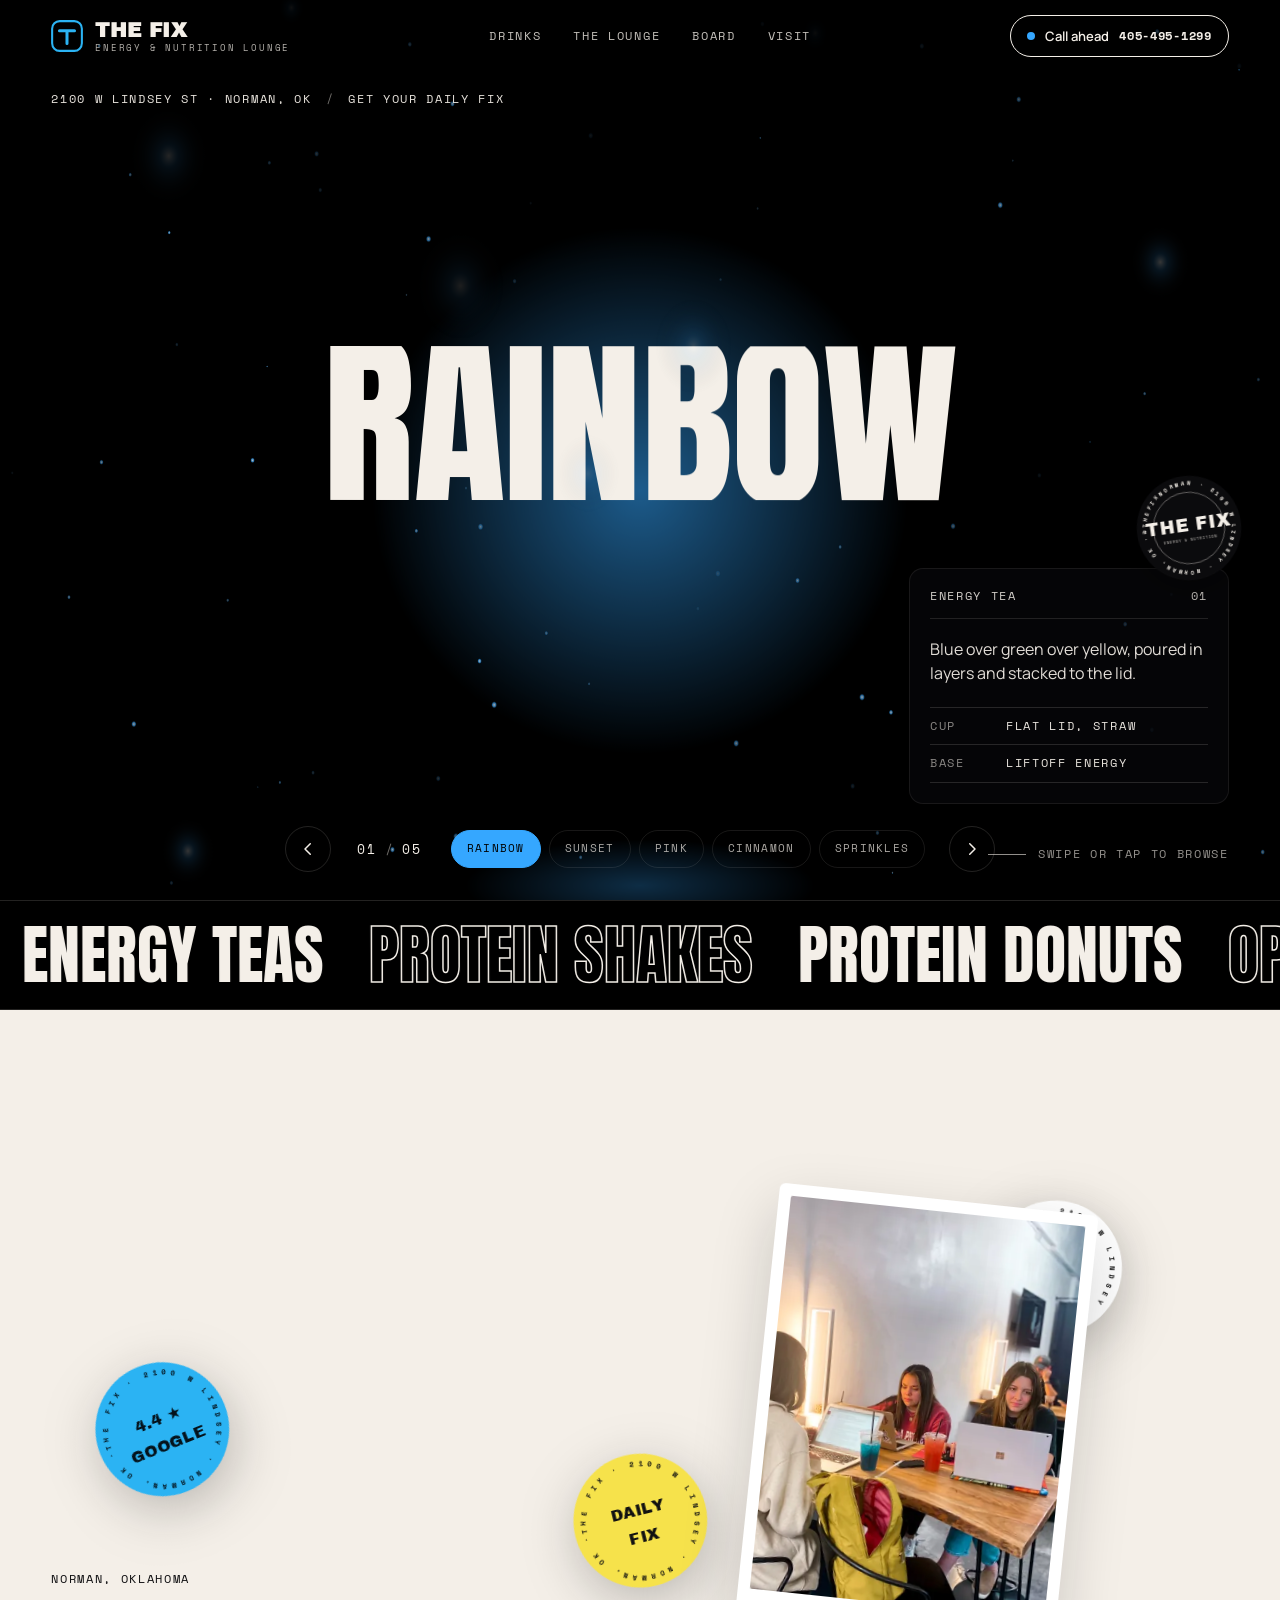
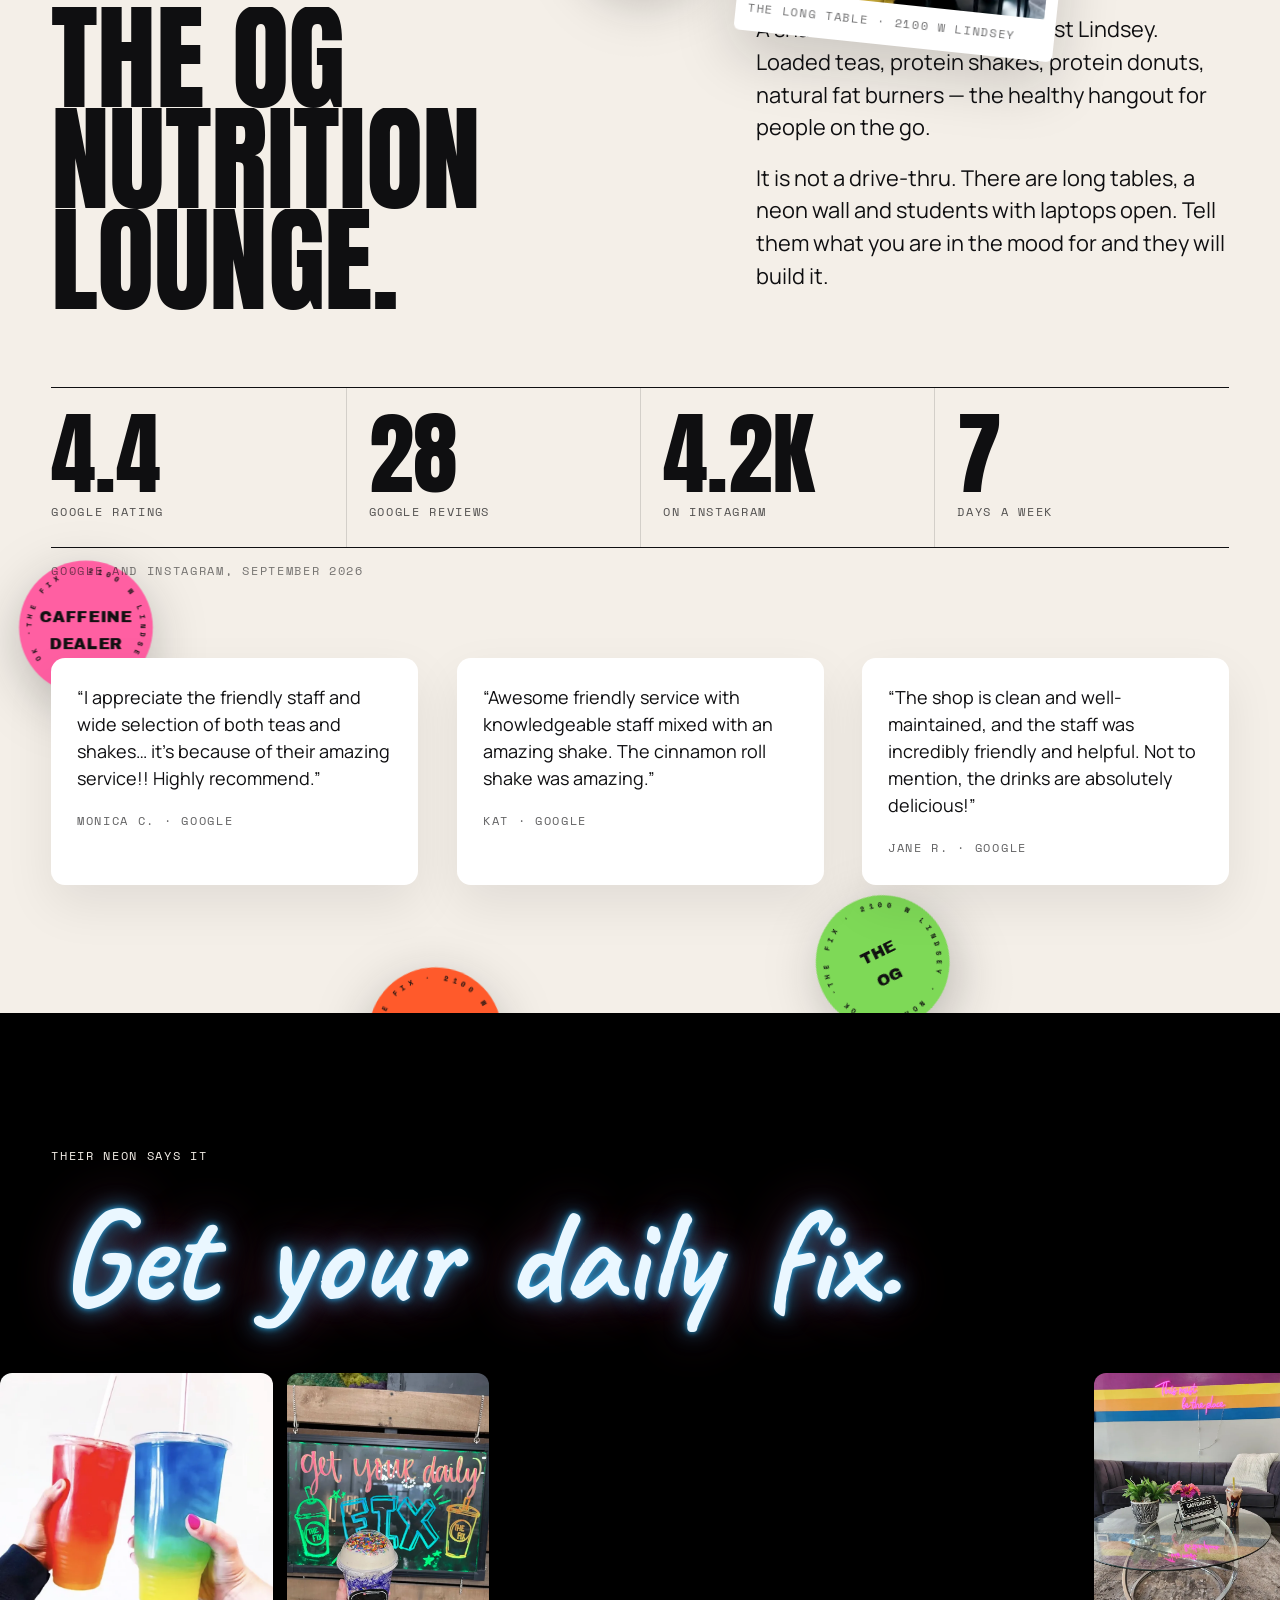
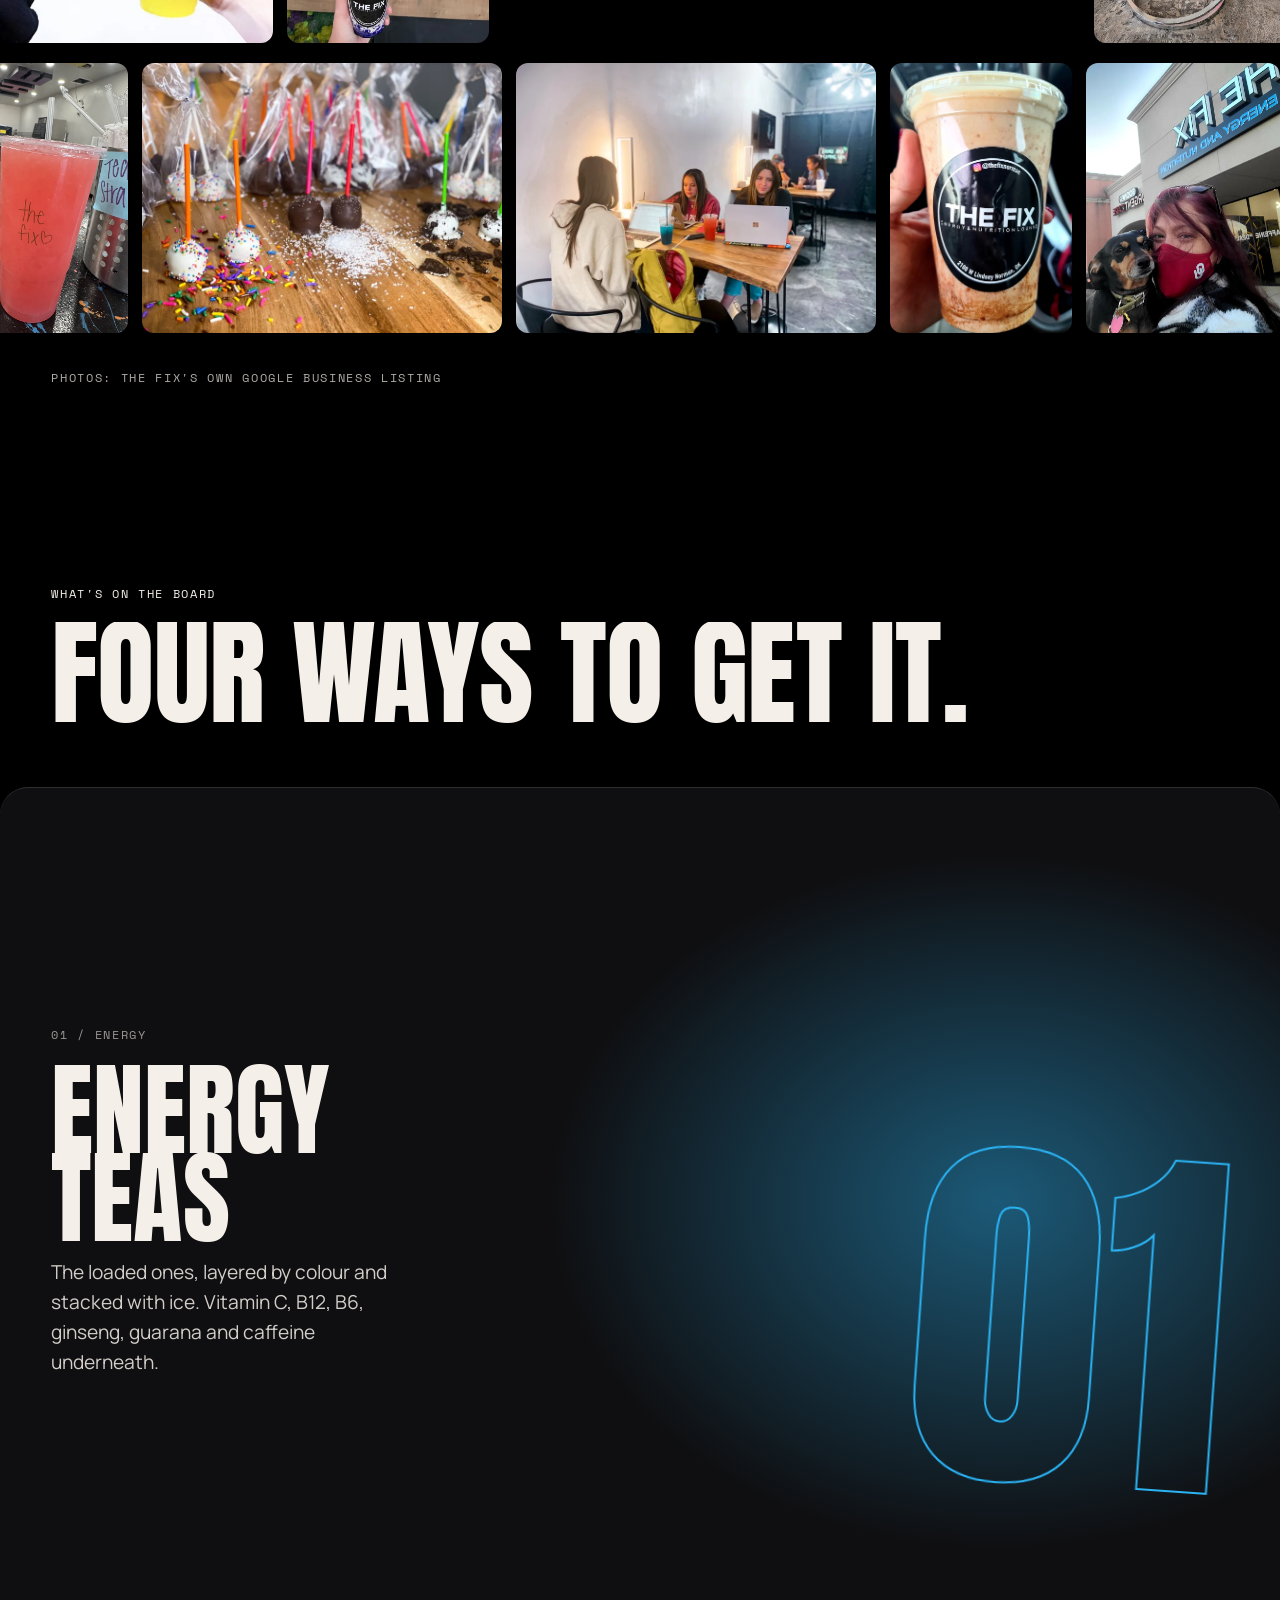
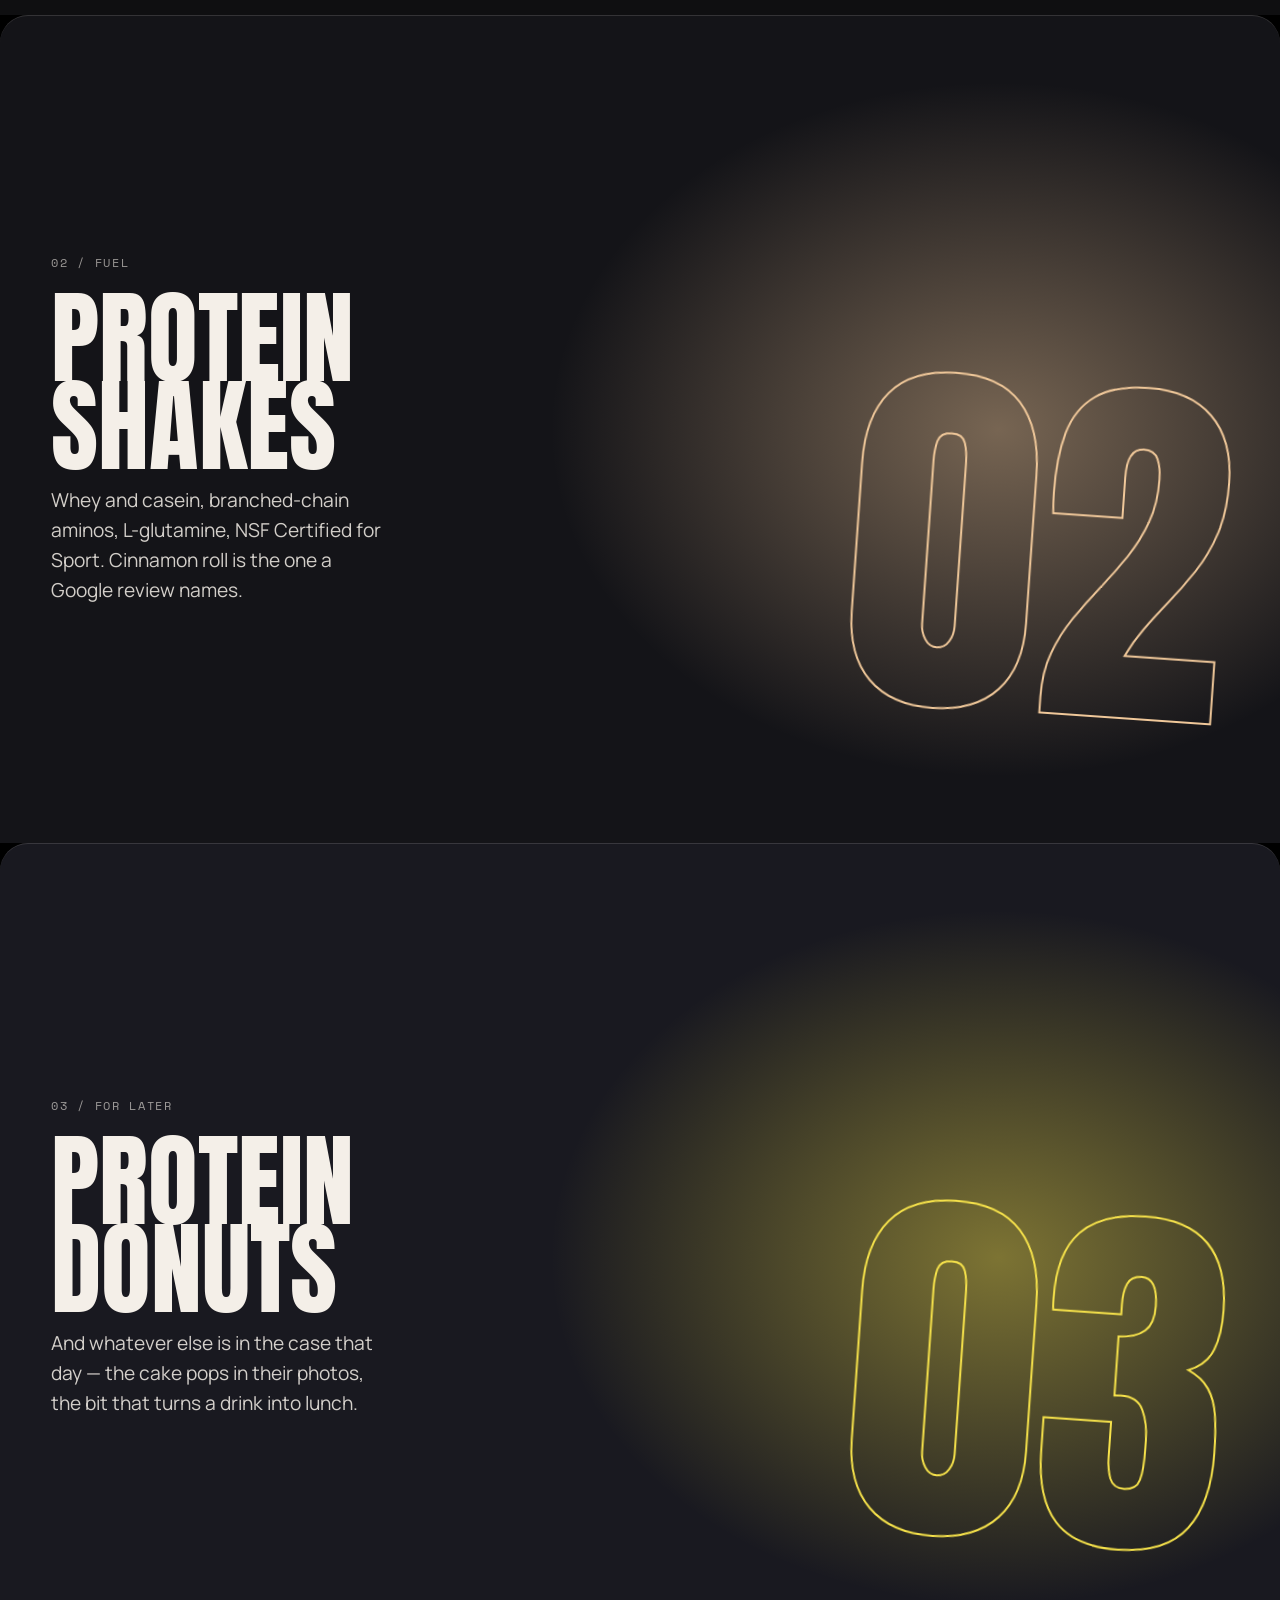
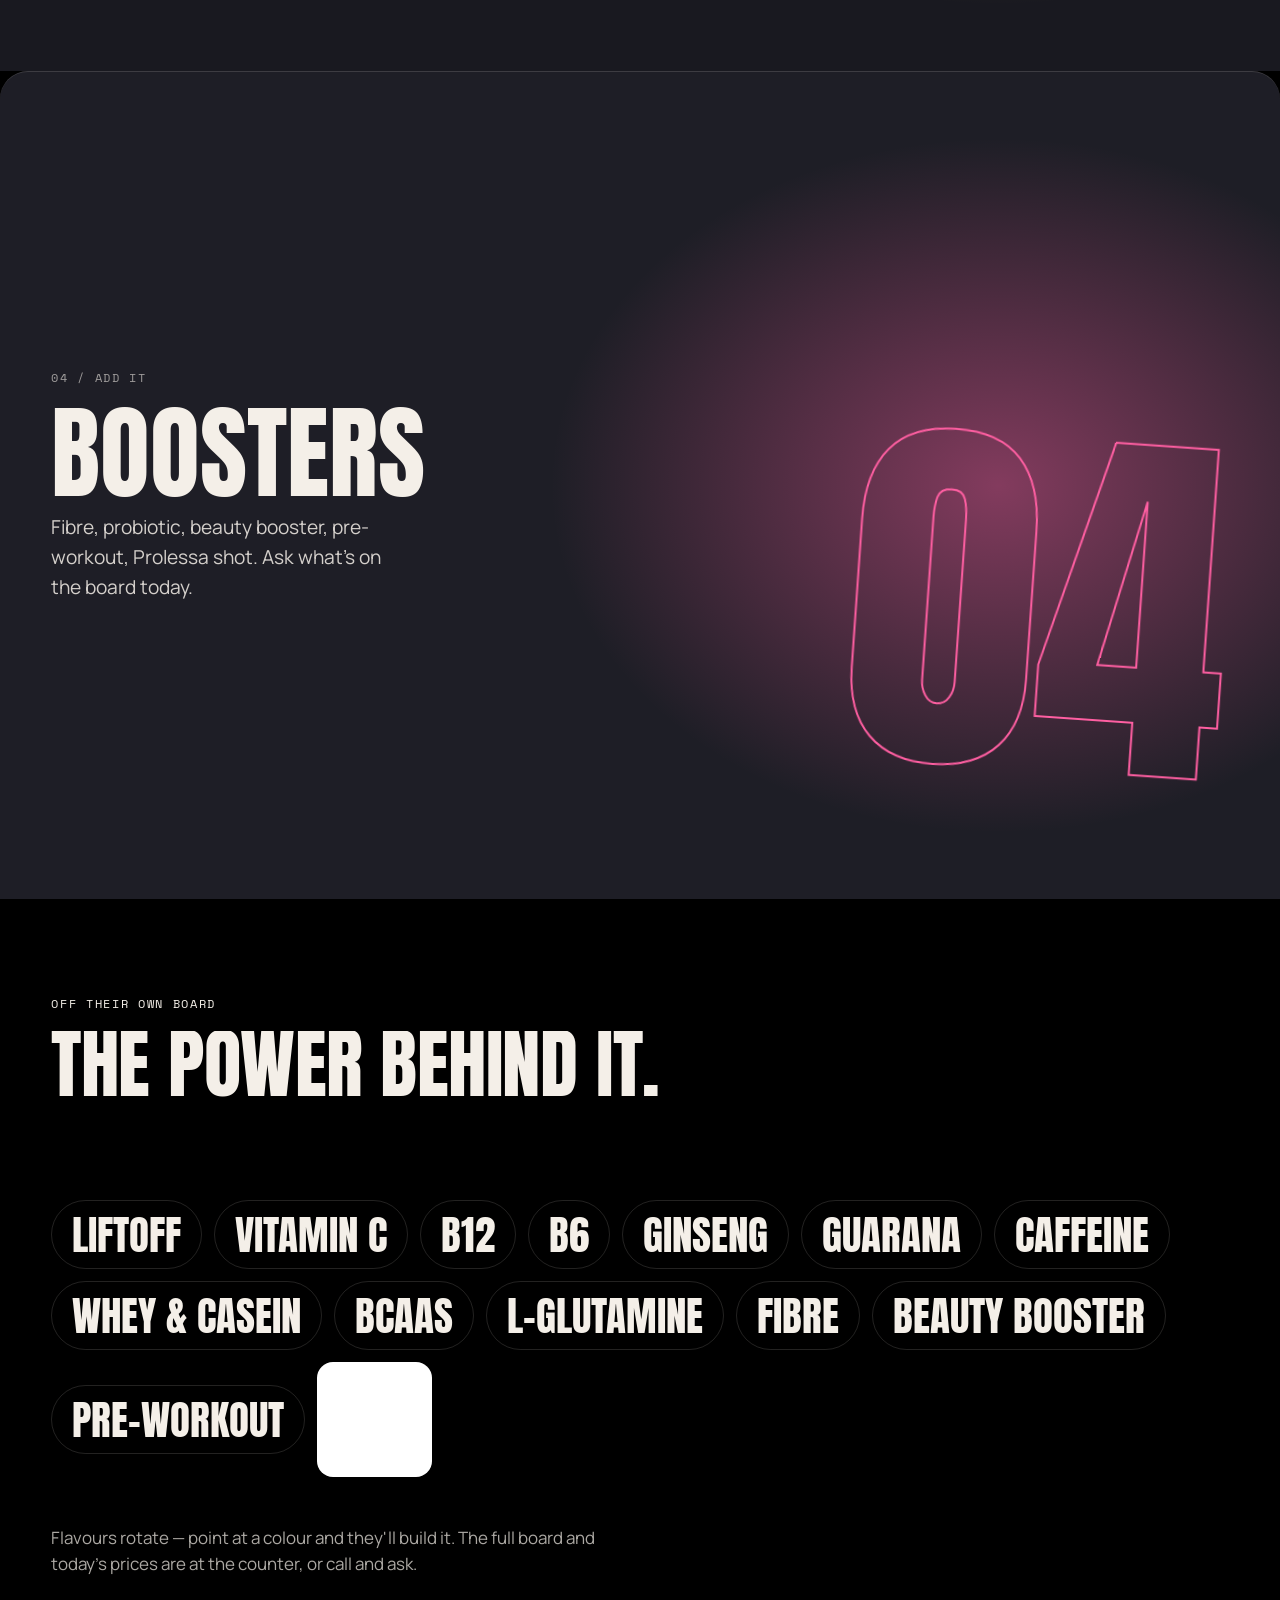
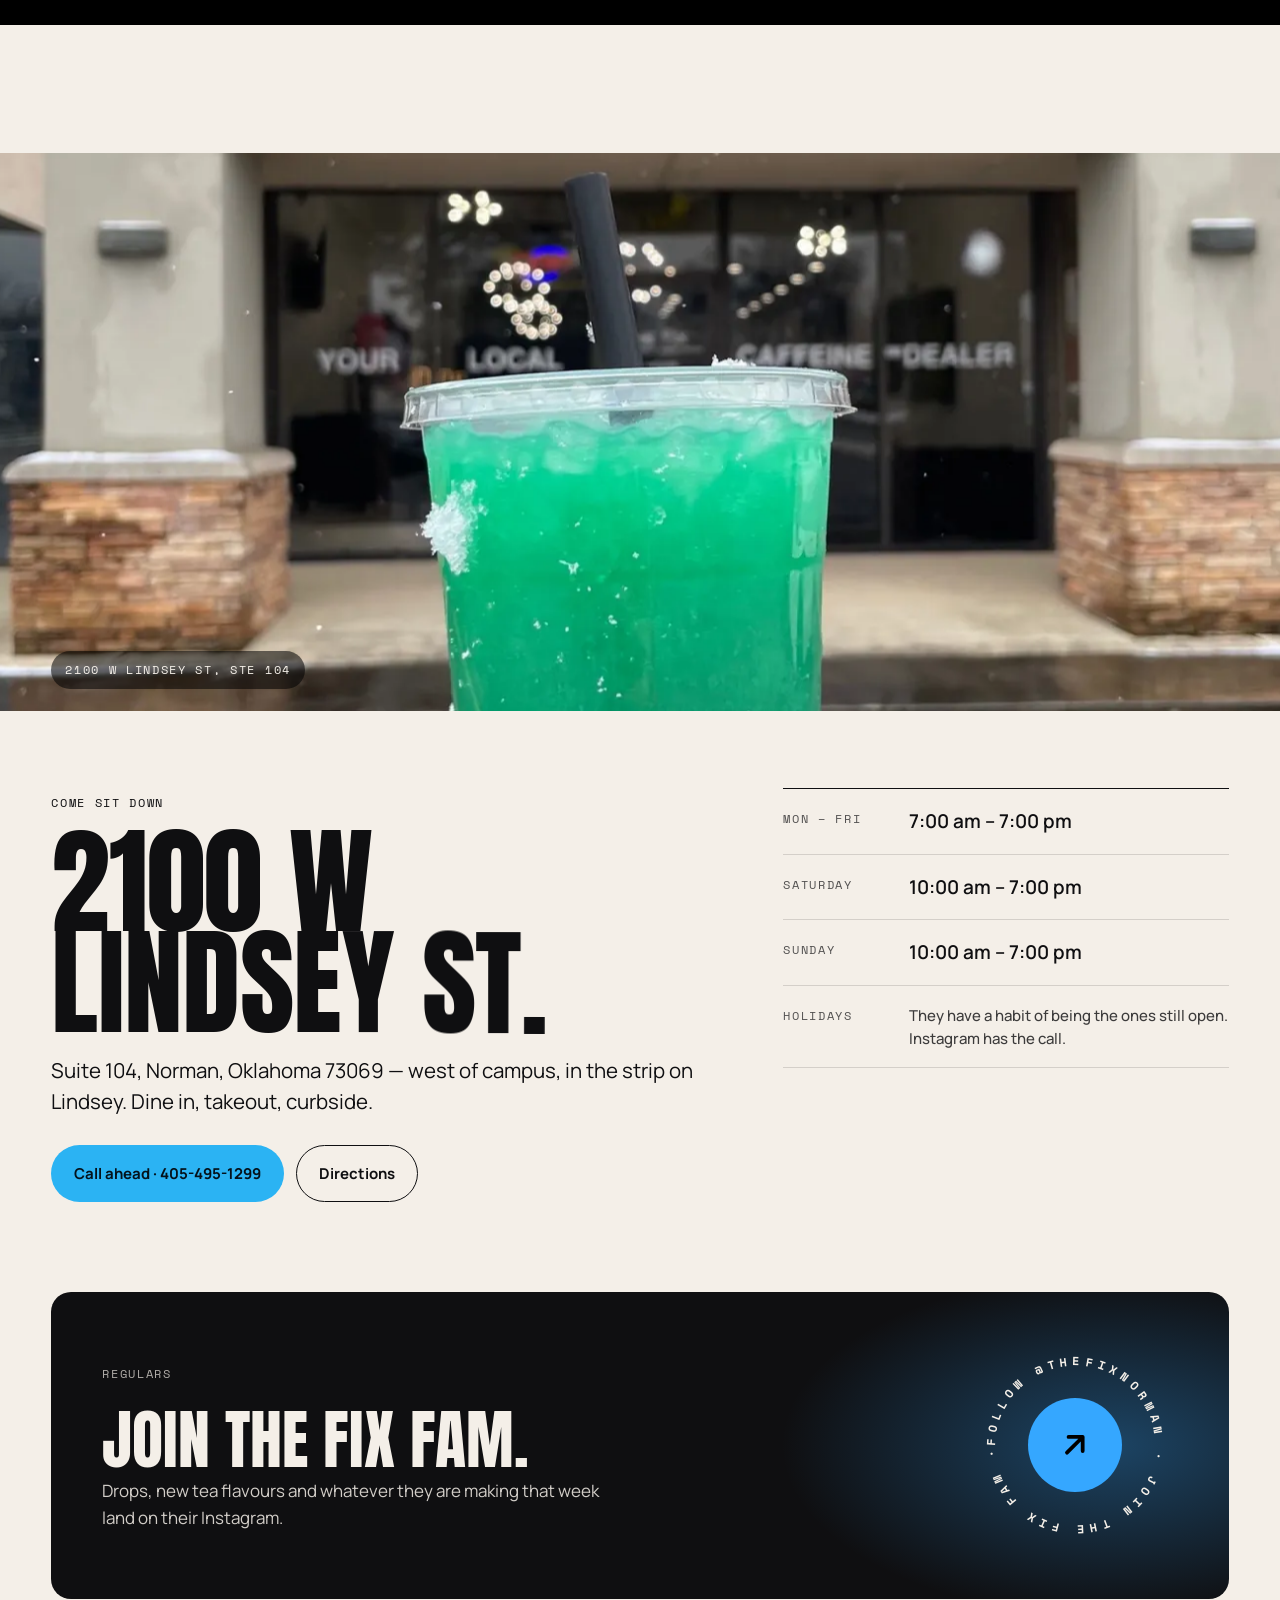
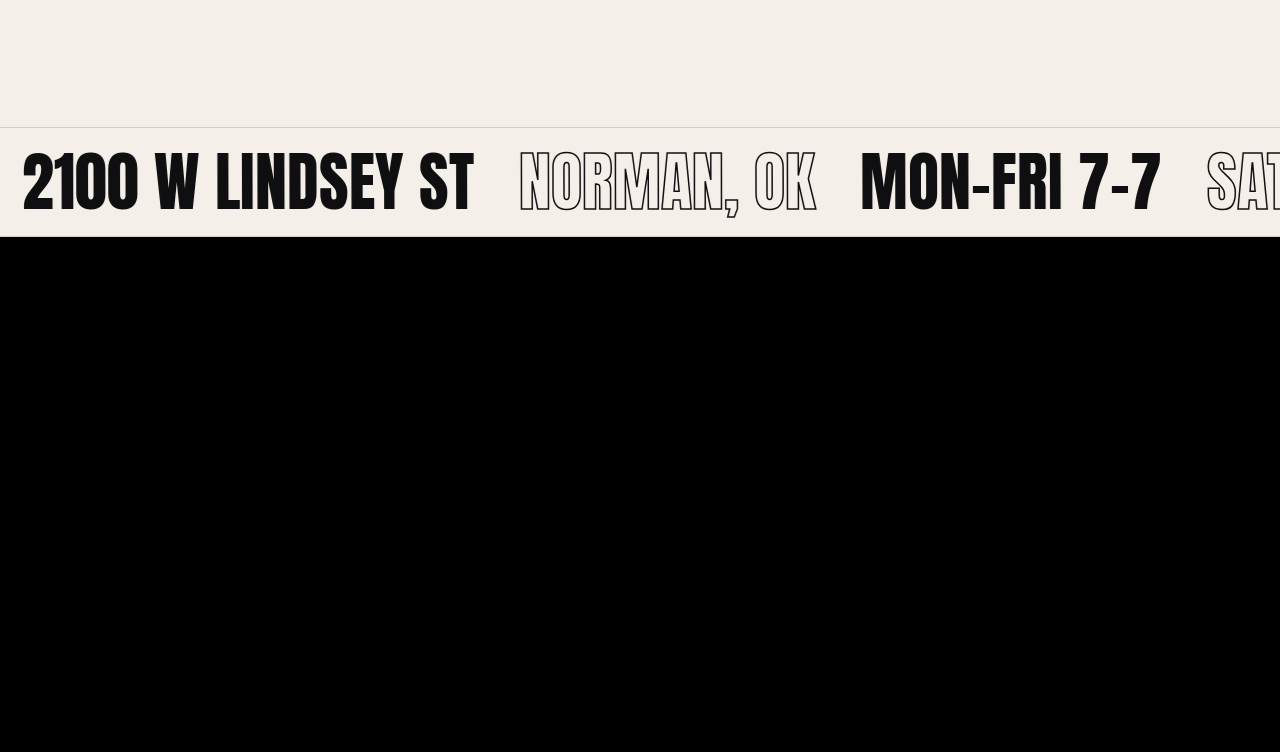
==== commit 3205432d: "Clean cups, and a fact-check of every claim on the page Cups: BiRefNet mattes instead of u2net keep " ====
--- a/index.html
+++ b/index.html
@@ -7,14 +7,16 @@
 <meta name="description" content="The OG nutrition lounge in Norman, Oklahoma. Energy teas, protein shakes, protein donuts and somewhere to sit down. 2100 W Lindsey St, Ste 104. Open seven days.">
 <meta property="og:title" content="The Fix Energy &amp; Nutrition Lounge">
 <meta property="og:description" content="Energy teas, protein shakes and the lounge to drink them in. 2100 W Lindsey St, Norman, OK.">
-<meta property="og:image" content="img/01-cup.webp">
+<meta property="og:image" content="https://stationonemain-source.github.io/the-fix-norman/img/p/g08.webp">
+<meta property="og:url" content="https://stationonemain-source.github.io/the-fix-norman/">
+<meta name="twitter:card" content="summary_large_image">
 <meta name="theme-color" content="#000000">
 <link rel="icon" href="data:image/svg+xml,%3Csvg xmlns='http://www.w3.org/2000/svg' viewBox='0 0 32 32'%3E%3Crect width='32' height='32' rx='7' fill='%23000'/%3E%3Cpath d='M7 10h18M16 10v14' stroke='%232BB3F3' stroke-width='3.4' stroke-linecap='round'/%3E%3C/svg%3E">
 <link rel="preconnect" href="https://fonts.googleapis.com">
 <link rel="preconnect" href="https://fonts.gstatic.com" crossorigin>
 <link href="https://fonts.googleapis.com/css2?family=Anton&family=Archivo+Black&family=Caveat:wght@600;700&family=Manrope:wght@400;500;600;700&family=Space+Mono:wght@400;700&display=swap" rel="stylesheet">
 <link rel="preload" as="image" href="img/01-cup.webp">
-<link rel="stylesheet" href="css/site.css?v=202609151826">
+<link rel="stylesheet" href="css/site.css?v=202609160943">
 </head>
 <body>
 
@@ -40,7 +42,7 @@
   <li>Layered energy tea, blue into green into yellow.</li>
   <li>Layered energy tea, red into orange.</li>
   <li>Pink energy tea, "the fix" written on the cup by hand.</li>
-  <li>Protein shake, cinnamon flecked, in a cup with The Fix sticker.</li>
+  <li>Protein shake, cream, flecked brown, in a cup with The Fix sticker.</li>
   <li>Protein shake under a dome lid, purple with rainbow sprinkles on top.</li>
 </ul>
 
@@ -92,7 +94,7 @@
       </div>
       <div class="hud" data-i="2">
         <div class="hud-head mono"><span>Energy tea</span><span>03</span></div>
-        <p class="hud-note">Watermelon pink, iced to the top, "the fix ♡" written on the side in marker.</p>
+        <p class="hud-note">Bright pink, iced to the top, "the fix ♡" written on the side in marker.</p>
         <dl class="specs mono">
           <div><dt>Cup</dt><dd>Written by hand</dd></div>
           <div><dt>Base</dt><dd>Liftoff energy</dd></div>
@@ -101,10 +103,10 @@
       </div>
       <div class="hud" data-i="3">
         <div class="hud-head mono"><span>Protein shake</span><span>04</span></div>
-        <p class="hud-note">Cinnamon flecked all the way down. A meal in a cup — the reviews keep naming the cinnamon roll.</p>
+        <p class="hud-note">Cream, flecked brown all the way down. The cinnamon roll shake is the one a Google review names.</p>
         <dl class="specs mono">
           <div><dt>Cup</dt><dd>The Fix sticker</dd></div>
-          <div><dt>Build</dt><dd>24 g protein</dd></div>
+          <div><dt>Build</dt><dd>Rebuild protein</dd></div>
         </dl>
         <svg class="sticker" viewBox="0 0 160 160" aria-hidden="true"><defs><path id="r3" d="M80 80m-62 0a62 62 0 1 1 124 0a62 62 0 1 1-124 0"/></defs><circle class="disc" cx="80" cy="80" r="76"/><circle class="hair" cx="80" cy="80" r="52"/><g class="rim"><text textLength="386" lengthAdjust="spacing"><textPath href="#r3">@THEFIXNORMAN · 2100 W LINDSEY · NORMAN, OK ·</textPath></text></g><text class="slogan" x="80" y="84">THE FIX</text><text class="sub" x="80" y="99">ENERGY &amp; NUTRITION</text></svg>
       </div>
@@ -113,7 +115,7 @@
         <p class="hud-note">Purple under a dome lid, rainbow sprinkles across the top. Dessert that counts as lunch.</p>
         <dl class="specs mono">
           <div><dt>Cup</dt><dd>Dome lid</dd></div>
-          <div><dt>Build</dt><dd>24 g protein</dd></div>
+          <div><dt>Build</dt><dd>Rebuild protein</dd></div>
         </dl>
         <svg class="sticker" viewBox="0 0 160 160" aria-hidden="true"><defs><path id="r4" d="M80 80m-62 0a62 62 0 1 1 124 0a62 62 0 1 1-124 0"/></defs><circle class="disc" cx="80" cy="80" r="76"/><circle class="hair" cx="80" cy="80" r="52"/><g class="rim"><text textLength="386" lengthAdjust="spacing"><textPath href="#r4">@THEFIXNORMAN · 2100 W LINDSEY · NORMAN, OK ·</textPath></text></g><text class="slogan" x="80" y="84">THE FIX</text><text class="sub" x="80" y="99">ENERGY &amp; NUTRITION</text></svg>
       </div>
@@ -147,7 +149,7 @@
       <div class="story-copy reveal">
         <figure class="polaroid"><img src="img/p/g07-s.webp" alt="Students working at the long wooden table inside The Fix" loading="lazy" decoding="async"><figcaption class="mono">The long table · 2100 W Lindsey</figcaption></figure>
         <p>A shake and energy bar on West Lindsey. Loaded teas, protein shakes, protein donuts, natural fat burners — the healthy hangout for people on the go.</p>
-        <p>It is not a drive-thru. There are tables, outlets, a neon wall and people who stay for two hours. Tell them what you are in the mood for and they will build it.</p>
+        <p>It is not a drive-thru. There are long tables, a neon wall and students with laptops open. Tell them what you are in the mood for and they will build it.</p>
       </div>
     </div>
     <ul class="proof reveal">
@@ -156,8 +158,9 @@
       <li><b data-count="4.2" data-dec="1" data-suffix="K">0.0K</b><span class="mono">On Instagram</span></li>
       <li><b data-count="7">0</b><span class="mono">Days a week</span></li>
     </ul>
+    <p class="proof-note mono">Google and Instagram, September 2026</p>
     <ul class="quotes">
-      <li class="quote"><p>&ldquo;I appreciate the friendly staff and wide selection of both teas and shakes. They are the only club in town that has stayed open and it&rsquo;s because of their amazing service!!&rdquo;</p><cite class="mono">Monica C. · Google</cite></li>
+      <li class="quote"><p>&ldquo;I appreciate the friendly staff and wide selection of both teas and shakes… it&rsquo;s because of their amazing service!! Highly recommend.&rdquo;</p><cite class="mono">Monica C. · Google</cite></li>
       <li class="quote"><p>&ldquo;Awesome friendly service with knowledgeable staff mixed with an amazing shake. The cinnamon roll shake was amazing.&rdquo;</p><cite class="mono">kat · Google</cite></li>
       <li class="quote"><p>&ldquo;The shop is clean and well-maintained, and the staff was incredibly friendly and helpful. Not to mention, the drinks are absolutely delicious!&rdquo;</p><cite class="mono">jane R. · Google</cite></li>
     </ul>
@@ -199,9 +202,9 @@
   </div>
   <div class="stack">
     <article class="family" style="--c:#2BB3F3"><div class="fam-copy"><span class="mono">01 / Energy</span><h3>Energy Teas</h3><p>The loaded ones, layered by colour and stacked with ice. Vitamin C, B12, B6, ginseng, guarana and caffeine underneath.</p></div><div class="fam-n" aria-hidden="true">01</div></article>
-    <article class="family" style="--c:#F0C89A"><div class="fam-copy"><span class="mono">02 / Fuel</span><h3>Protein Shakes</h3><p>Whey and casein, branched-chain aminos, L-glutamine. Cinnamon roll is the one the reviews keep naming.</p></div><div class="fam-n" aria-hidden="true">02</div></article>
-    <article class="family" style="--c:#F6E24B"><div class="fam-copy"><span class="mono">03 / For later</span><h3>Protein Donuts</h3><p>And whatever else is in the case that day — cake pops, protein balls, the bit that turns a drink into lunch.</p></div><div class="fam-n" aria-hidden="true">03</div></article>
-    <article class="family" style="--c:#FF5FA2"><div class="fam-copy"><span class="mono">04 / Add it</span><h3>Boosters</h3><p>Fibre, probiotic, beauty booster, creatine, pre-workout, Prolessa shot. Ask what's on the board today.</p></div><div class="fam-n" aria-hidden="true">04</div></article>
+    <article class="family" style="--c:#F0C89A"><div class="fam-copy"><span class="mono">02 / Fuel</span><h3>Protein Shakes</h3><p>Whey and casein, branched-chain aminos, L-glutamine, NSF Certified for Sport. Cinnamon roll is the one a Google review names.</p></div><div class="fam-n" aria-hidden="true">02</div></article>
+    <article class="family" style="--c:#F6E24B"><div class="fam-copy"><span class="mono">03 / For later</span><h3>Protein Donuts</h3><p>And whatever else is in the case that day — the cake pops in their photos, the bit that turns a drink into lunch.</p></div><div class="fam-n" aria-hidden="true">03</div></article>
+    <article class="family" style="--c:#FF5FA2"><div class="fam-copy"><span class="mono">04 / Add it</span><h3>Boosters</h3><p>Fibre, probiotic, beauty booster, pre-workout, Prolessa shot. Ask what's on the board today.</p></div><div class="fam-n" aria-hidden="true">04</div></article>
   </div>
   <div class="wrap flavors">
     <div class="sec-head"><span class="kicker mono reveal">Off their own board</span><h3 class="h-display h-sm" data-words>The power behind it.</h3></div>
@@ -233,7 +236,7 @@
       <div>
         <span class="kicker mono reveal">Come sit down</span>
         <h2 class="h-display" data-chars>2100 W Lindsey St.</h2>
-        <p class="lede reveal">Suite 104, Norman, Oklahoma 73069 — west of campus, in the row off Lindsey. Dine in, takeout, curbside.</p>
+        <p class="lede reveal">Suite 104, Norman, Oklahoma 73069 — west of campus, in the strip on Lindsey. Dine in, takeout, curbside.</p>
         <div class="cta-row reveal">
           <a class="btn btn-blue" href="tel:+14054951299">Call ahead · 405-495-1299</a>
           <a class="btn btn-ghost" href="https://www.google.com/maps/search/?api=1&amp;query=The+Fix+Energy+and+Nutrition+Lounge+2100+W+Lindsey+St+Norman+OK" target="_blank" rel="noopener">Directions</a>
@@ -250,7 +253,7 @@
       <div>
         <span class="kicker mono">Regulars</span>
         <h3>Join the FIX FAM.</h3>
-        <p>Drops, new tea flavours and whatever they are making that week go out on Instagram first.</p>
+        <p>Drops, new tea flavours and whatever they are making that week land on their Instagram.</p>
       </div>
       <a class="badge" href="https://www.instagram.com/thefixnorman/" target="_blank" rel="noopener" aria-label="Follow The Fix on Instagram">
         <svg class="ring" viewBox="0 0 200 200" aria-hidden="true"><defs><path id="ringp" d="M100 100m-78 0a78 78 0 1 1 156 0a78 78 0 1 1-156 0"/></defs><text textLength="488" lengthAdjust="spacing"><textPath href="#ringp">FOLLOW @THEFIXNORMAN · JOIN THE FIX FAM ·</textPath></text></svg>
@@ -287,10 +290,10 @@
   </div>
 </footer>
 
-<script src="js/vendor/gsap.min.js?v=202609151826"></script>
-<script src="js/vendor/ScrollTrigger.min.js?v=202609151826"></script>
-<script src="js/vendor/lenis.min.js?v=202609151826"></script>
-<script src="js/manifest.js?v=202609151826"></script>
-<script src="js/loadout.js?v=202609151826"></script>
+<script src="js/vendor/gsap.min.js?v=202609160943"></script>
+<script src="js/vendor/ScrollTrigger.min.js?v=202609160943"></script>
+<script src="js/vendor/lenis.min.js?v=202609160943"></script>
+<script src="js/manifest.js?v=202609160943"></script>
+<script src="js/loadout.js?v=202609160943"></script>
 </body>
 </html>
--- a/css/site.css
+++ b/css/site.css
@@ -160,6 +160,7 @@
 .proof b{font-family:var(--disp);font-weight:400;font-size:clamp(56px,7vw,110px);line-height:.9}
 .proof b small{font-size:.5em;vertical-align:top}
 .proof .mono{opacity:.7}
+.proof-note{margin:14px 0 0;opacity:.55;position:relative;z-index:2}
 .quotes{list-style:none;margin:clamp(48px,6vw,88px) 0 0;padding:0;display:grid;grid-template-columns:repeat(3,1fr);gap:clamp(20px,3vw,44px);position:relative;z-index:2}
 .quote{padding:26px;background:#fff;border-radius:14px;box-shadow:0 20px 50px rgba(15,15,17,.08);will-change:transform,opacity}
 .quote p{margin:0 0 14px;font-size:18px;line-height:1.5}
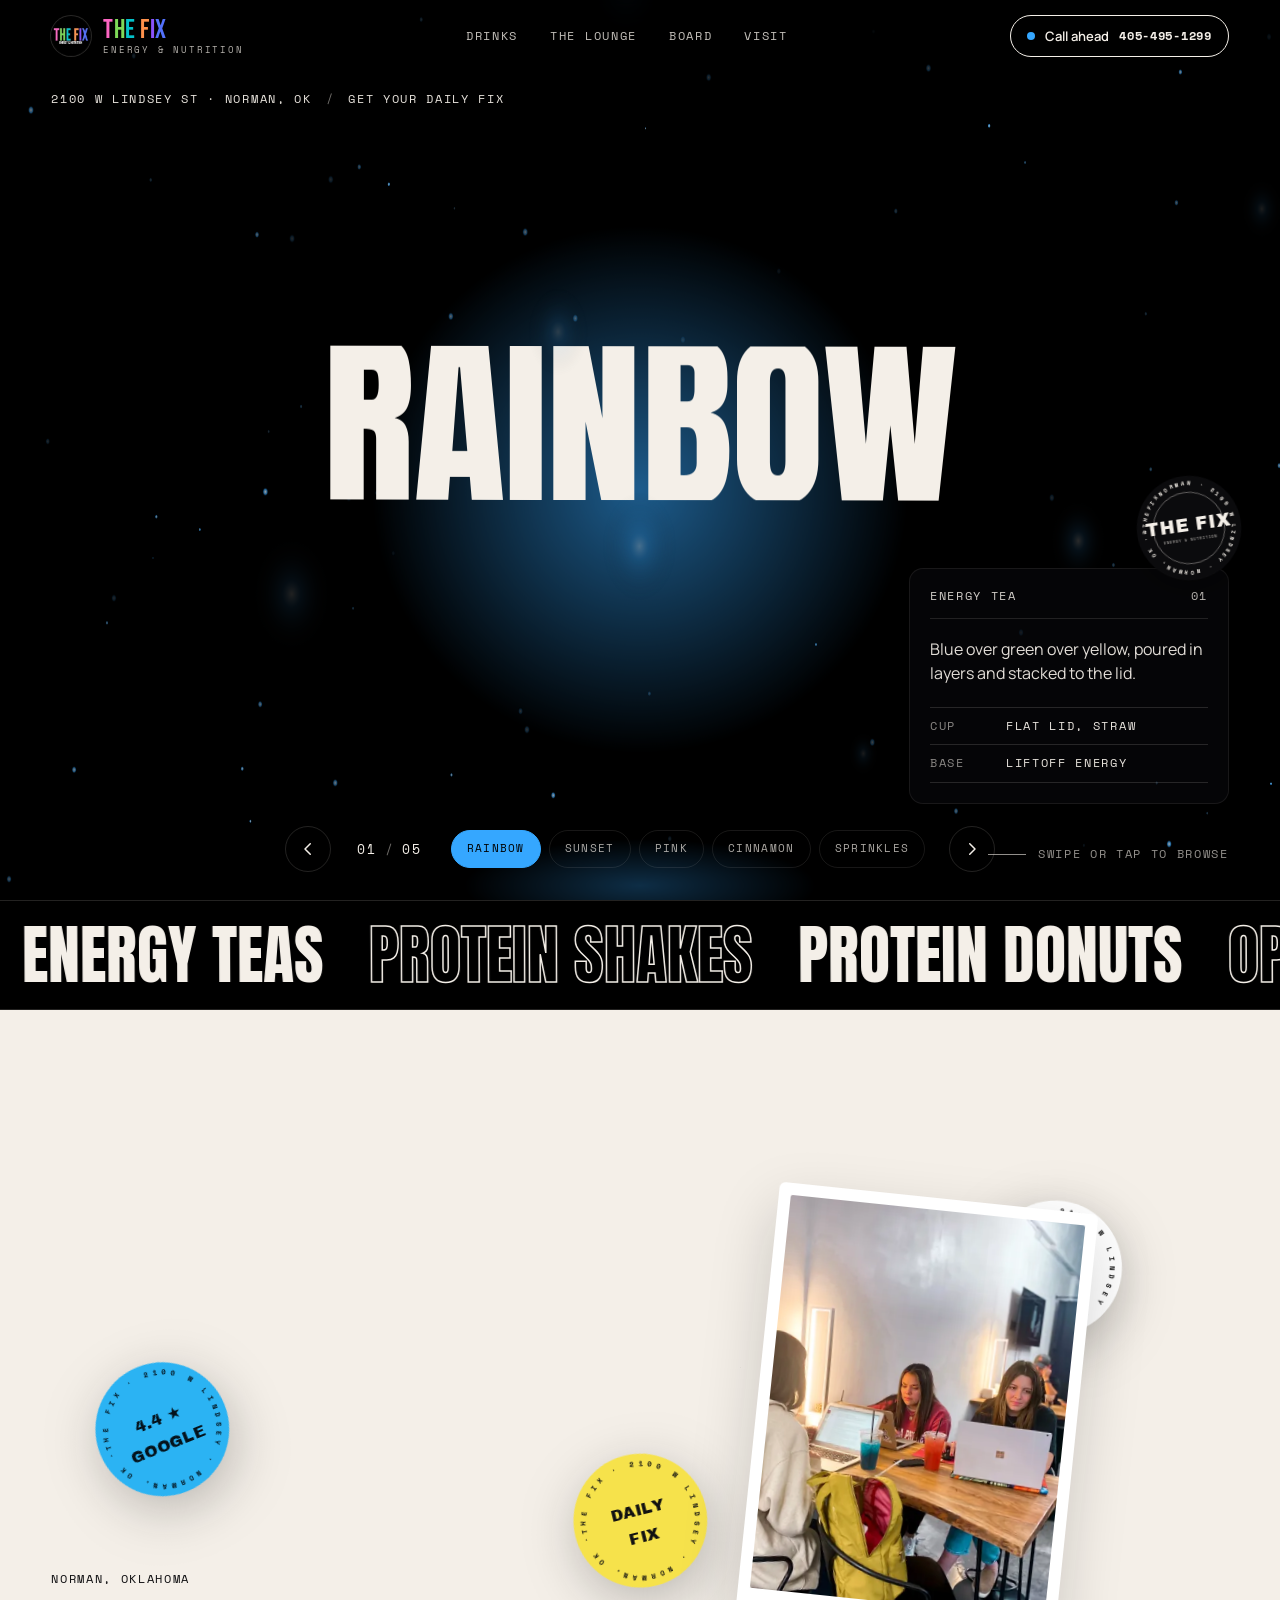
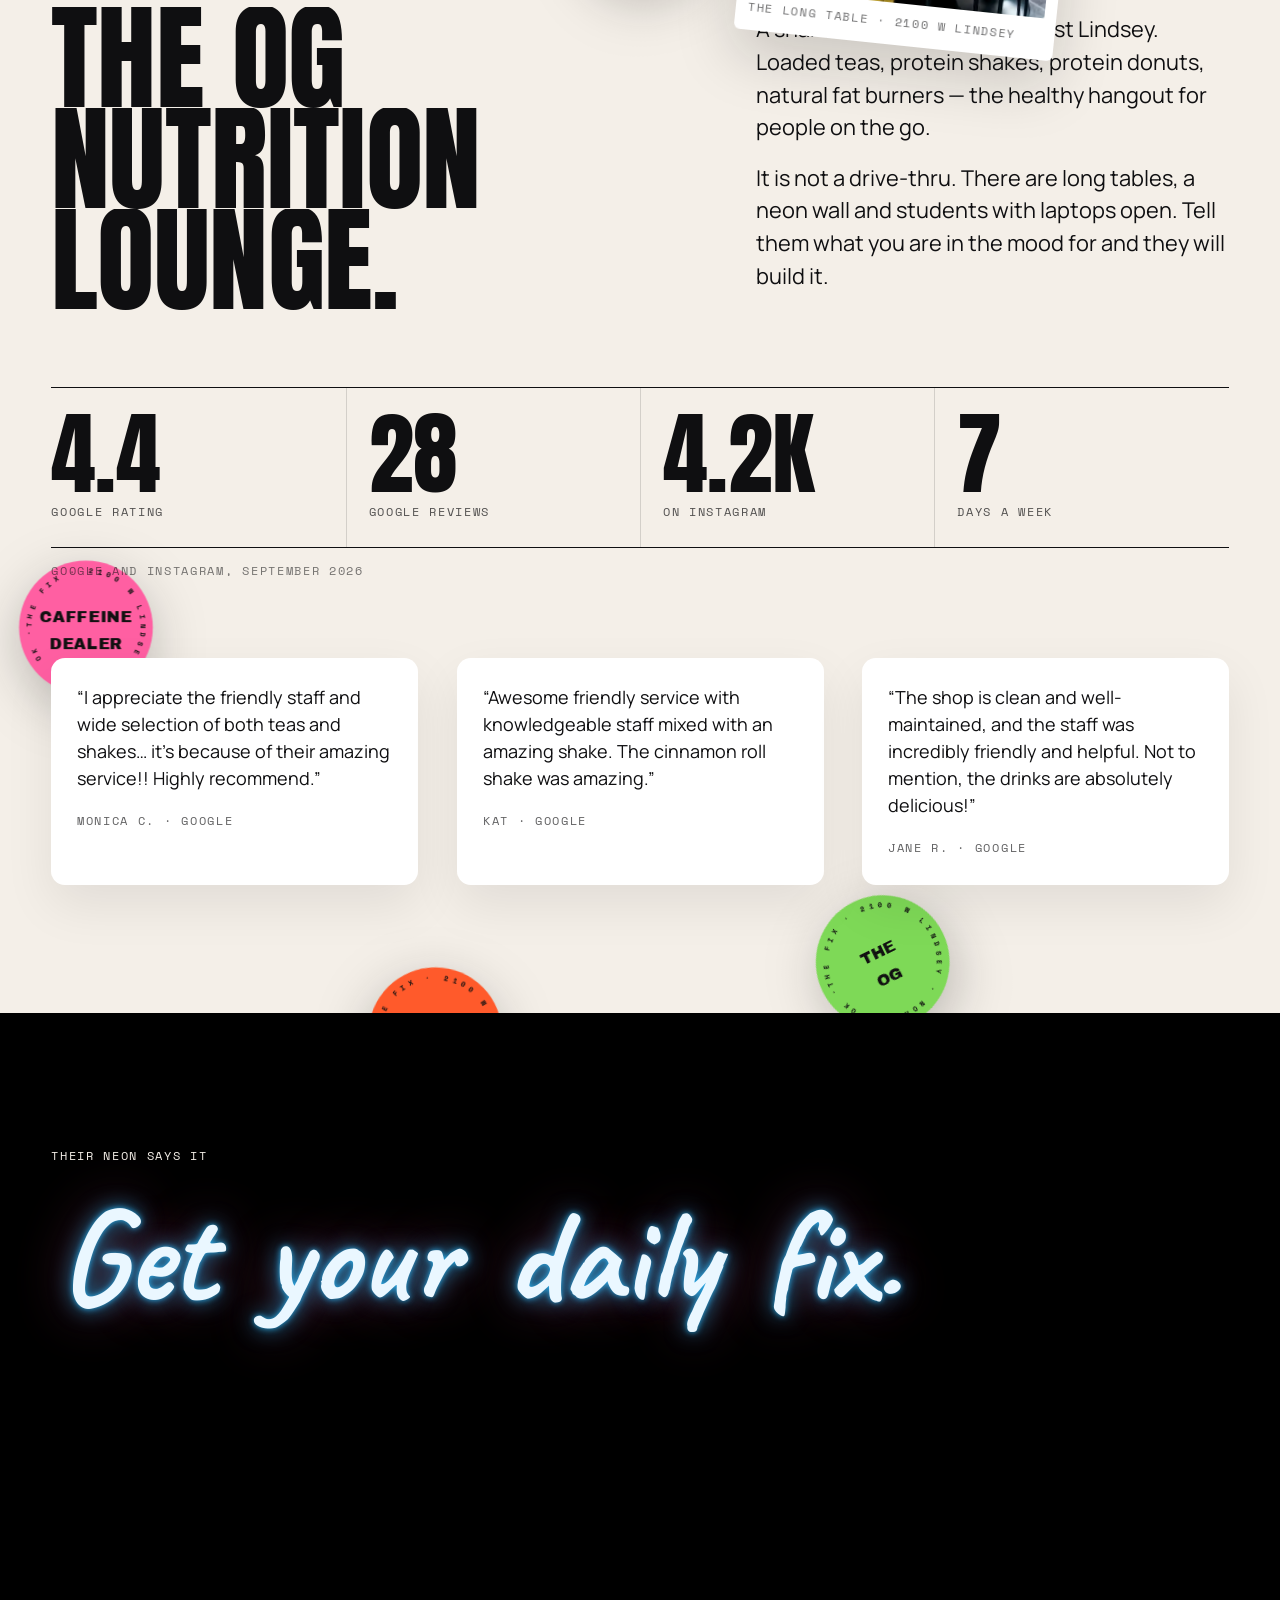
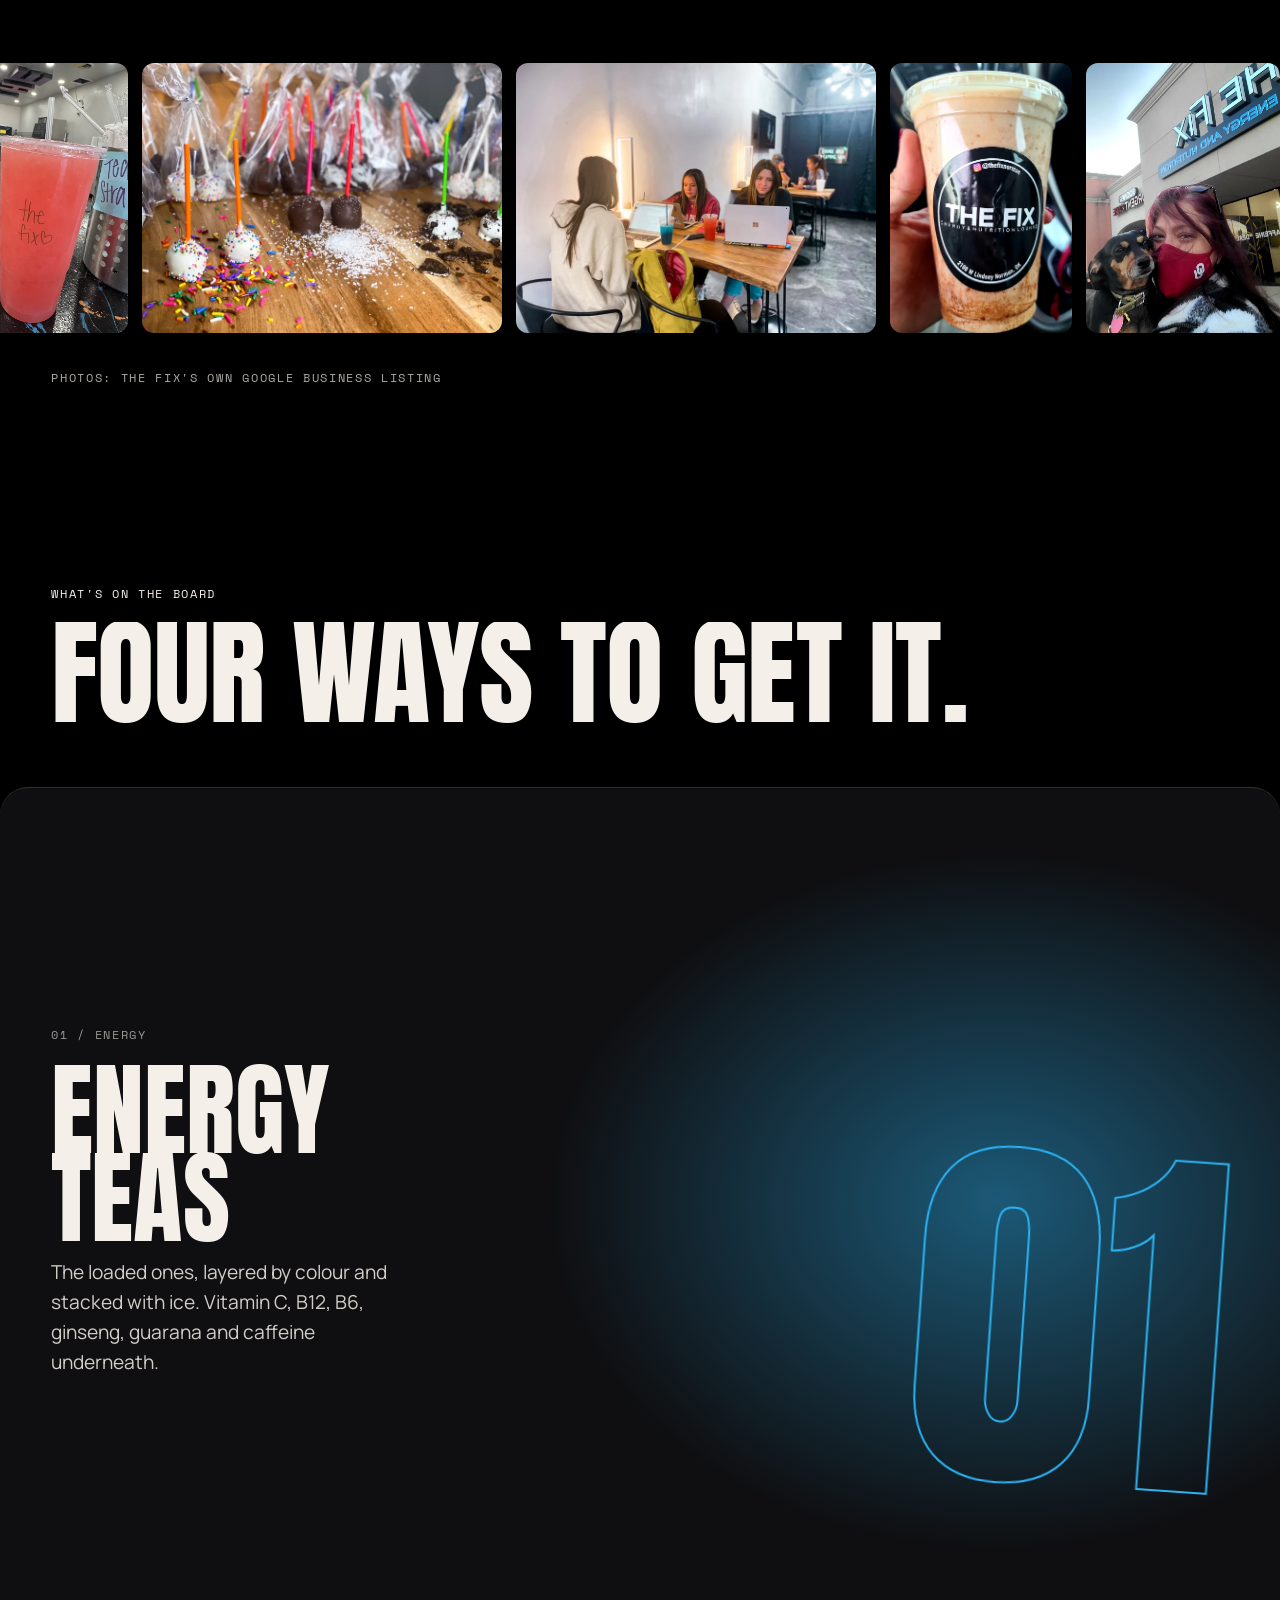
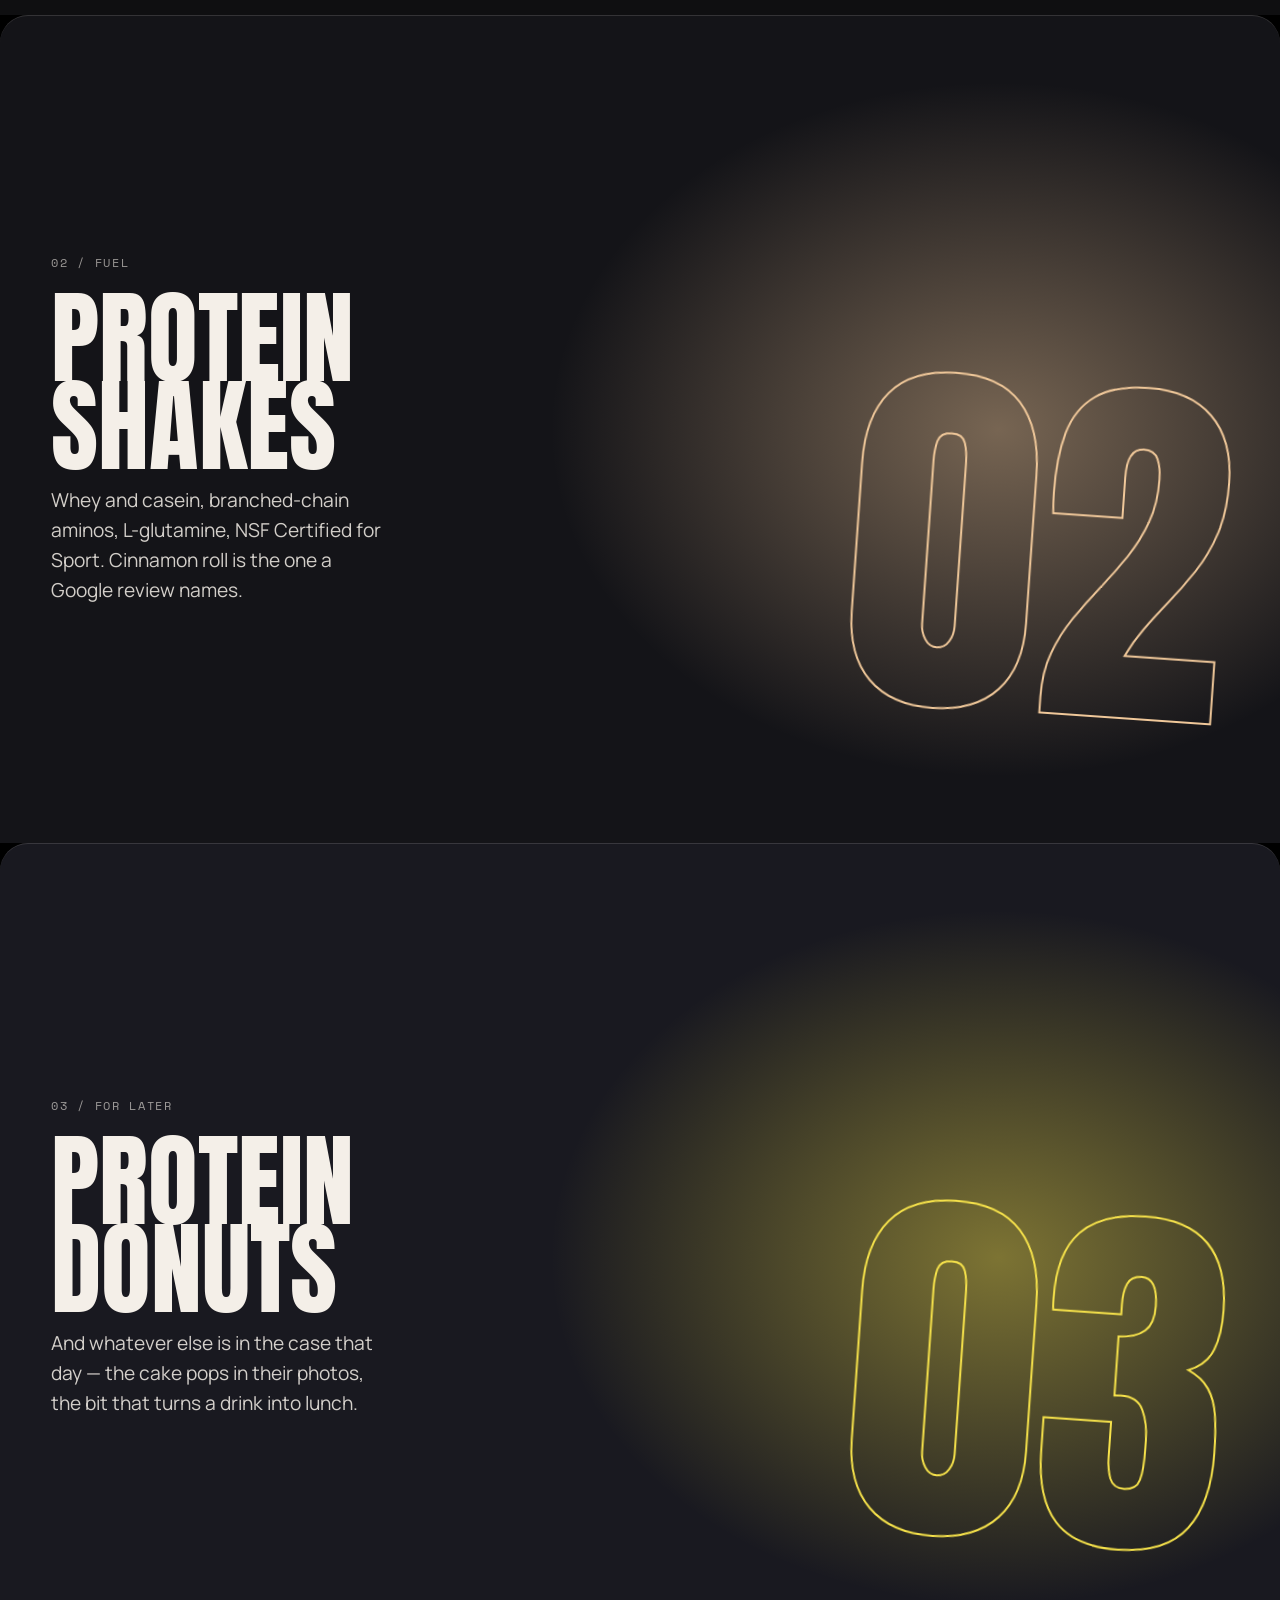
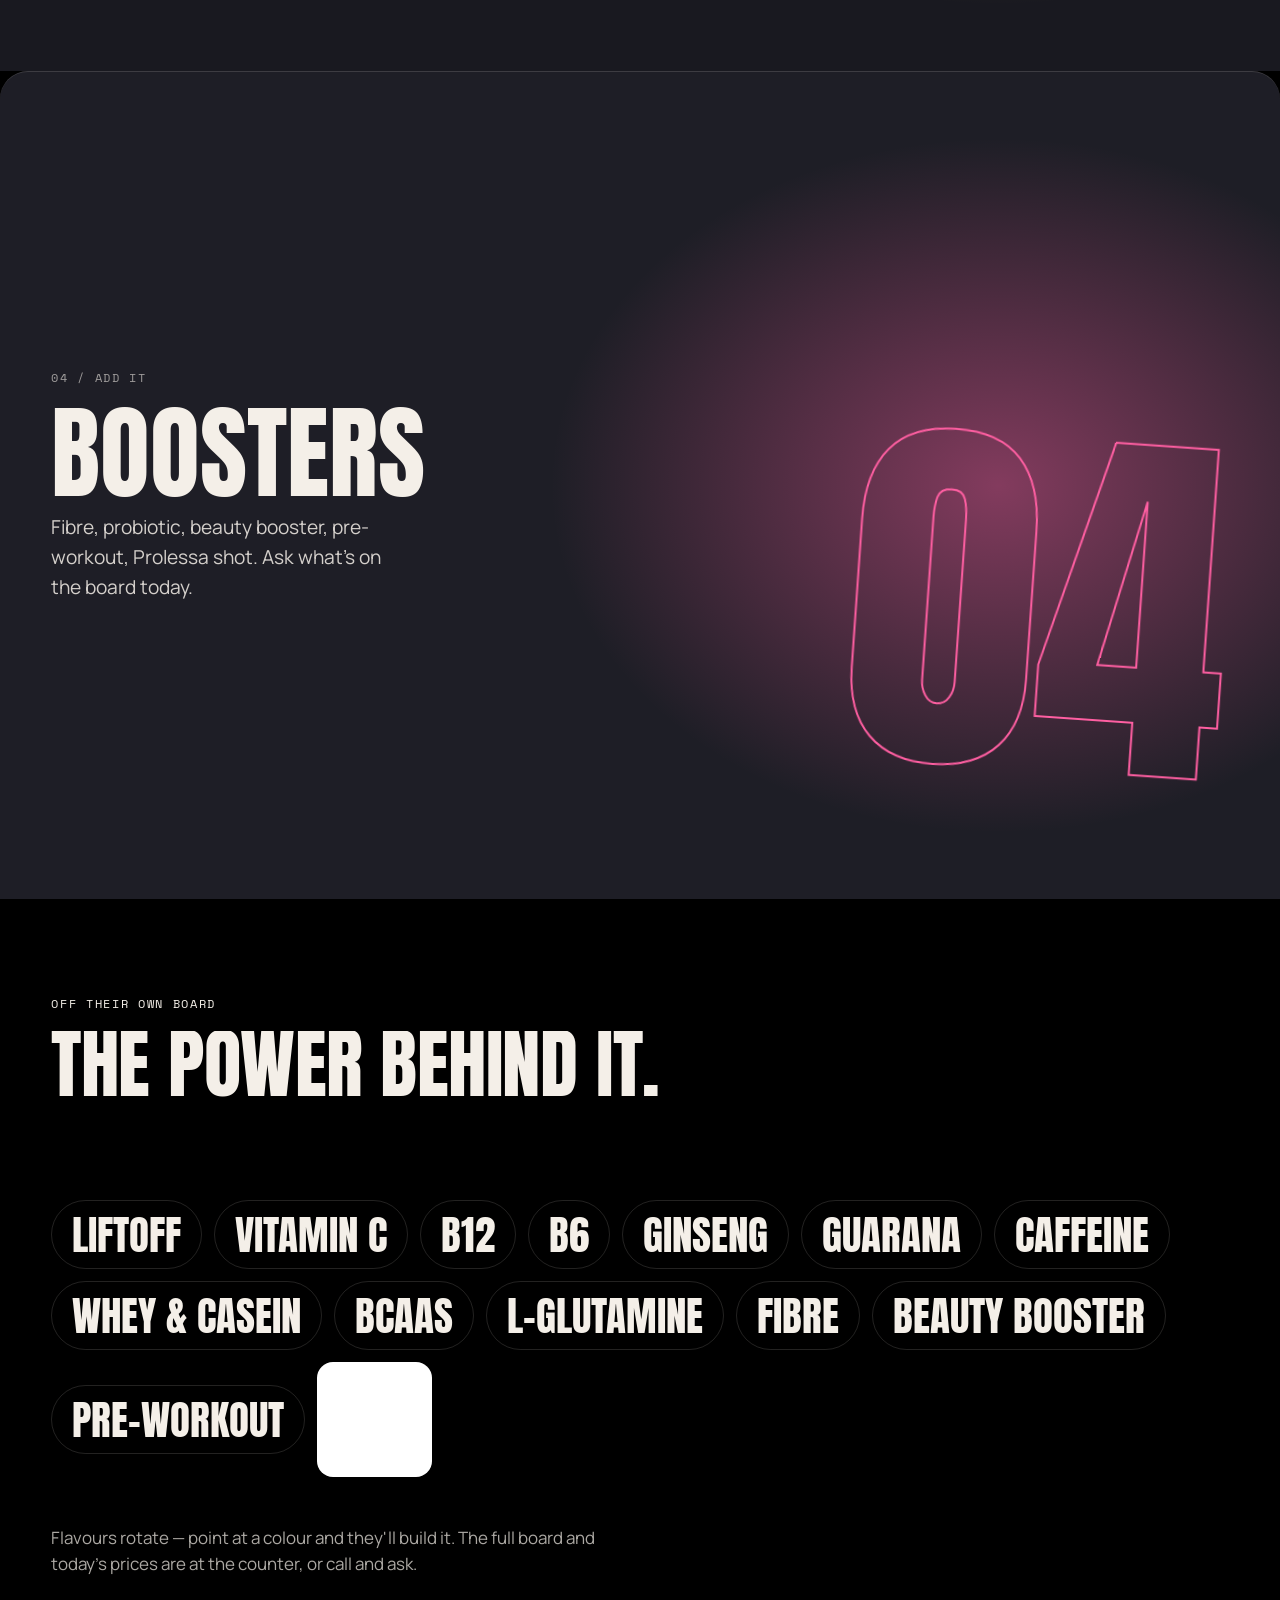
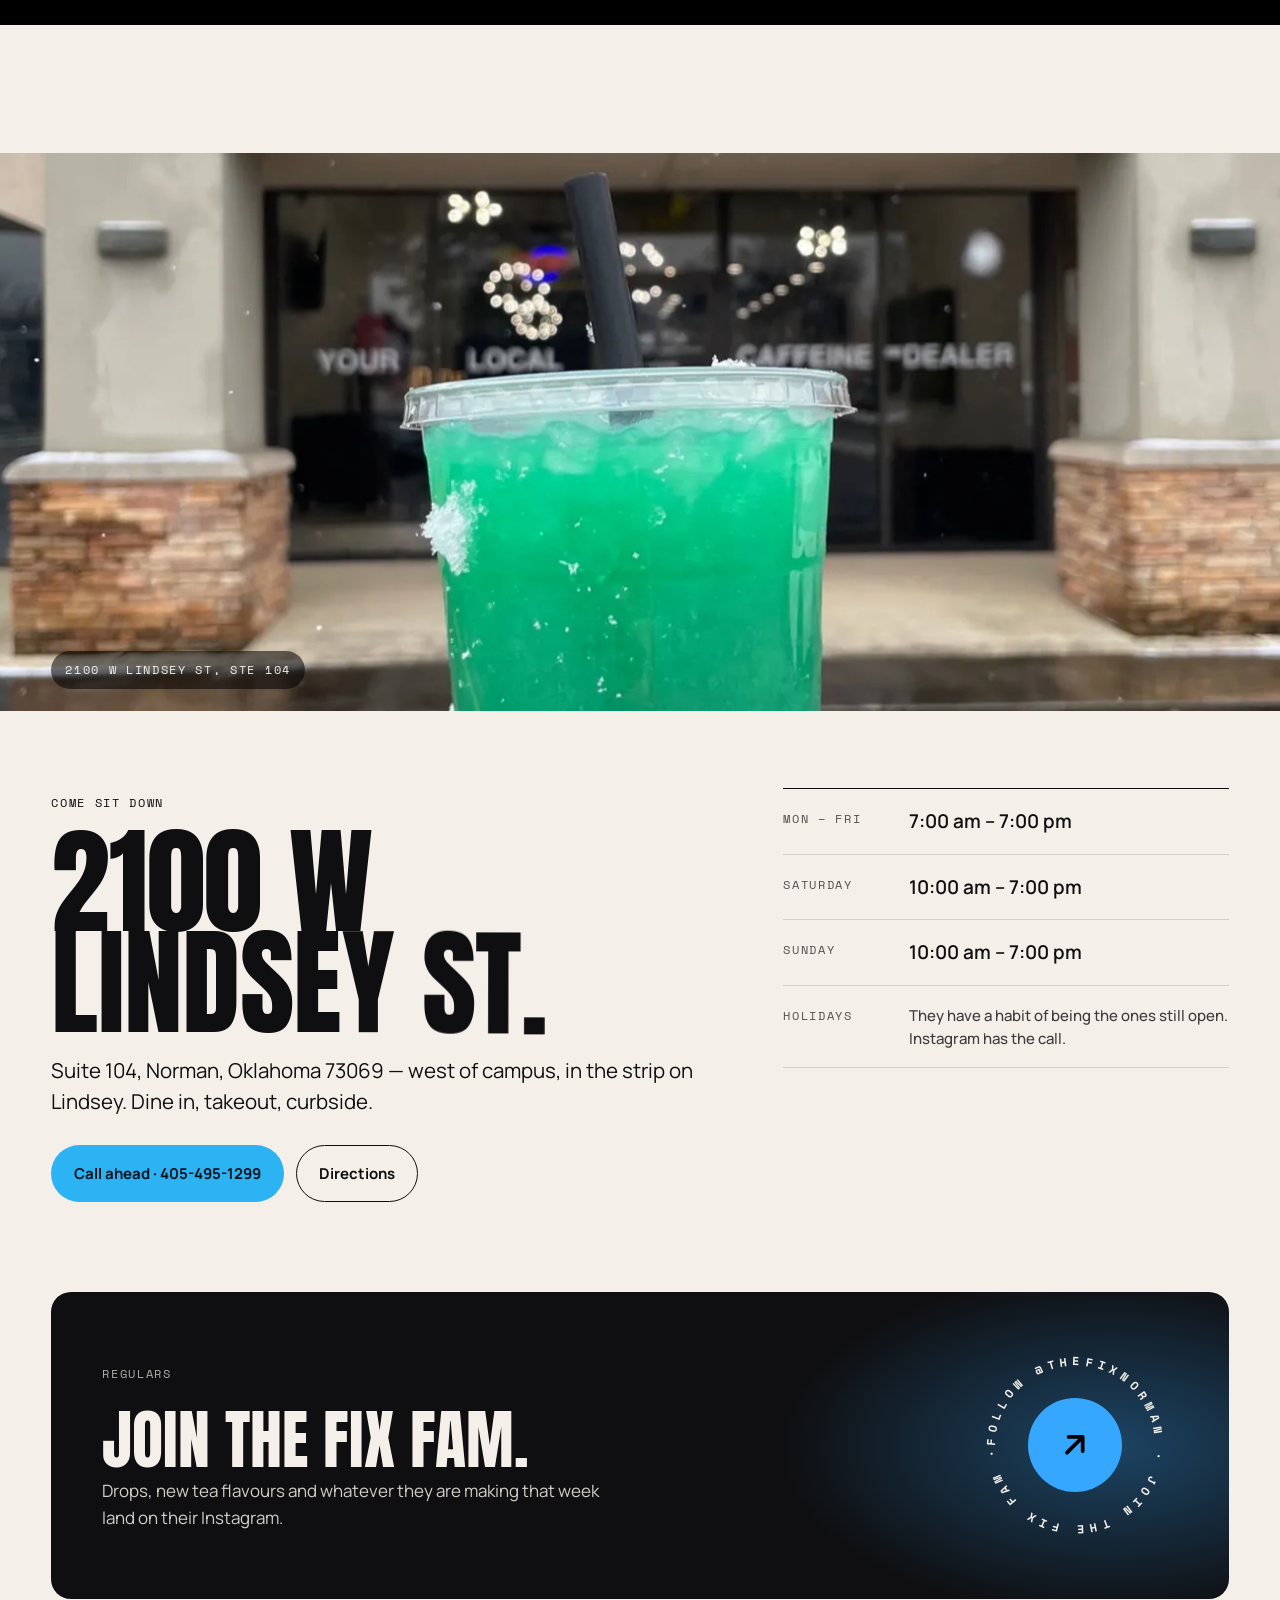
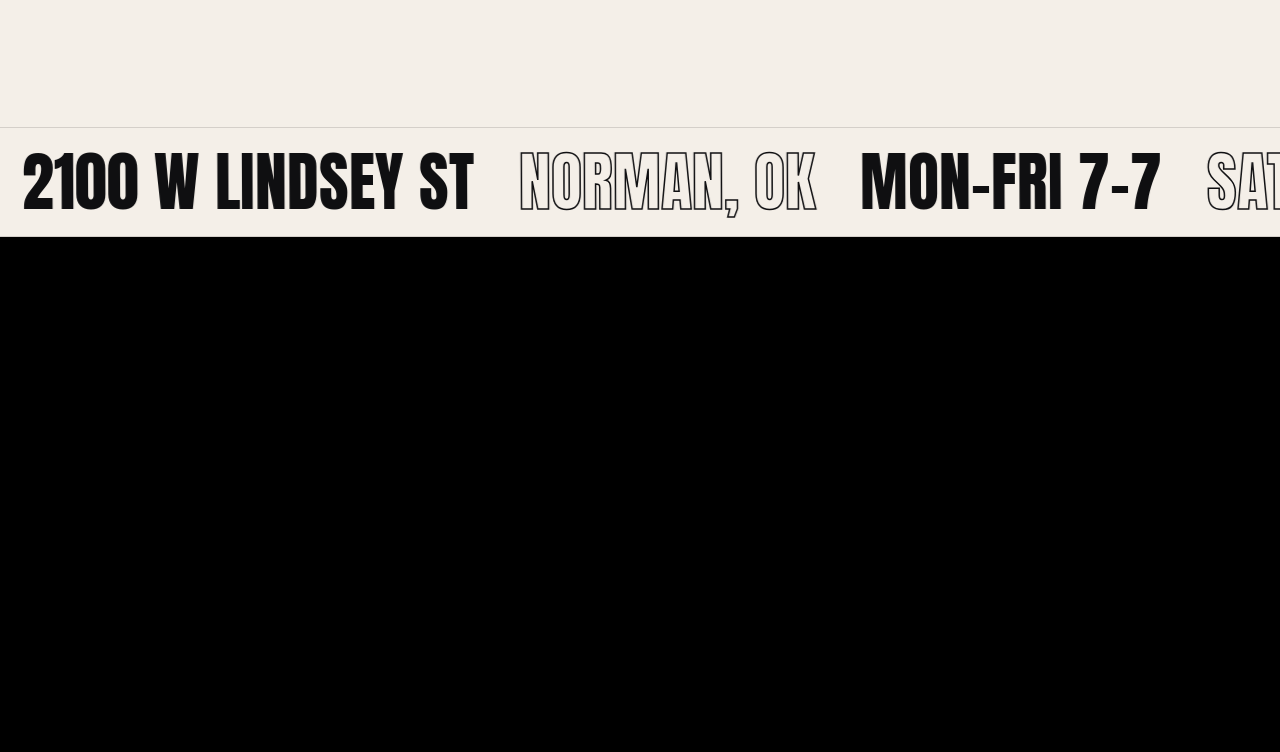
==== commit d15f7d25: "Their real logo, in place of our placeholder mark The disc from their Facebook profile goes in the h" ====
--- a/index.html
+++ b/index.html
@@ -11,12 +11,13 @@
 <meta property="og:url" content="https://stationonemain-source.github.io/the-fix-norman/">
 <meta name="twitter:card" content="summary_large_image">
 <meta name="theme-color" content="#000000">
-<link rel="icon" href="data:image/svg+xml,%3Csvg xmlns='http://www.w3.org/2000/svg' viewBox='0 0 32 32'%3E%3Crect width='32' height='32' rx='7' fill='%23000'/%3E%3Cpath d='M7 10h18M16 10v14' stroke='%232BB3F3' stroke-width='3.4' stroke-linecap='round'/%3E%3C/svg%3E">
+<link rel="icon" type="image/png" href="img/favicon-64.png">
+<link rel="apple-touch-icon" href="img/apple-touch-icon.png">
 <link rel="preconnect" href="https://fonts.googleapis.com">
 <link rel="preconnect" href="https://fonts.gstatic.com" crossorigin>
-<link href="https://fonts.googleapis.com/css2?family=Anton&family=Archivo+Black&family=Caveat:wght@600;700&family=Manrope:wght@400;500;600;700&family=Space+Mono:wght@400;700&display=swap" rel="stylesheet">
+<link href="https://fonts.googleapis.com/css2?family=Anton&family=Bebas+Neue&family=Archivo+Black&family=Caveat:wght@600;700&family=Manrope:wght@400;500;600;700&family=Space+Mono:wght@400;700&display=swap" rel="stylesheet">
 <link rel="preload" as="image" href="img/01-cup.webp">
-<link rel="stylesheet" href="css/site.css?v=202609160943">
+<link rel="stylesheet" href="css/site.css?v=202609160956">
 </head>
 <body>
 
@@ -24,8 +25,8 @@
 
 <header id="top" class="top">
   <a class="lockup" href="#film" aria-label="The Fix Energy and Nutrition Lounge — top">
-    <span class="mark" aria-hidden="true"><svg viewBox="0 0 34 34" fill="none"><rect x="1.2" y="1.2" width="31.6" height="31.6" rx="8" stroke="currentColor" stroke-width="2.2"/><path d="M9 11.5h16M17 11.5v13.5" stroke="currentColor" stroke-width="3.2" stroke-linecap="round"/></svg></span>
-    <span class="lockup-text"><b>The Fix</b><small>Energy &amp; Nutrition Lounge</small></span>
+    <img class="mark" src="img/logo-128.webp" srcset="img/logo-128.webp 1x, img/logo-256.webp 2x" width="40" height="40" alt="" decoding="async">
+    <span class="lockup-text"><b><span class="fx-word" aria-hidden="true"><i style="--lc:#FD65C3">T</i><i style="--lc:#7ED958">H</i><i style="--lc:#03C2CB">E</i> <i style="--lc:#FE914C">F</i><i style="--lc:#8B52FB">I</i><i style="--lc:#5371FB">X</i></span><span class="sr-only">The Fix</span></b><small>Energy &amp; Nutrition</small></span>
   </a>
   <nav class="nav" aria-label="Sections">
     <a href="#film">Drinks</a>
@@ -180,6 +181,7 @@
       <img src="img/p/g01-s.webp" alt="Inside The Fix: black tables, TVs and the yellow neon ceiling light" loading="lazy" decoding="async">
       <img src="img/p/g06-s.webp" alt="A green tea held up outside the storefront under THE FIX sign" loading="lazy" decoding="async">
       <img src="img/p/g12-s.webp" alt="The lounge corner: couch, glass table and the striped mural" loading="lazy" decoding="async">
+      <img src="img/p/fbcover-s.webp" alt="A blue tea held up under THE FIX sign on a sunny day" loading="lazy" decoding="async">
     </div>
   </div>
   <div class="strip" data-dir="1" aria-label="Photos of The Fix, row two">
@@ -273,11 +275,11 @@
 
 <footer class="foot" data-theme="dark">
   <div class="wrap">
-    <p class="foot-word" aria-hidden="true">The <em>Fix</em></p>
+    <p class="foot-word" aria-hidden="true"><span class="fx-word"><i style="--lc:#FD65C3">T</i><i style="--lc:#7ED958">H</i><i style="--lc:#03C2CB">E</i> <i style="--lc:#FE914C">F</i><i style="--lc:#8B52FB">I</i><i style="--lc:#5371FB">X</i></span></p>
     <div class="foot-grid">
       <div class="foot-lockup">
-        <span class="mark" aria-hidden="true"><svg viewBox="0 0 34 34" fill="none"><rect x="1.2" y="1.2" width="31.6" height="31.6" rx="8" stroke="currentColor" stroke-width="2.2"/><path d="M9 11.5h16M17 11.5v13.5" stroke="currentColor" stroke-width="3.2" stroke-linecap="round"/></svg></span>
-        <div><b>The Fix</b><span>Energy &amp; Nutrition Lounge</span></div>
+        <img class="mark" src="img/logo-128.webp" srcset="img/logo-128.webp 1x, img/logo-256.webp 2x" width="40" height="40" alt="" decoding="async">
+        <div><b><span class="fx-word" aria-hidden="true"><i style="--lc:#FD65C3">T</i><i style="--lc:#7ED958">H</i><i style="--lc:#03C2CB">E</i> <i style="--lc:#FE914C">F</i><i style="--lc:#8B52FB">I</i><i style="--lc:#5371FB">X</i></span><span class="sr-only">The Fix</span></b><span>Energy &amp; Nutrition Lounge</span></div>
       </div>
       <address class="mono">2100 W Lindsey St, Ste 104<br>Norman, OK 73069<br><a href="tel:+14054951299">405-495-1299</a></address>
       <ul class="socials">
@@ -290,10 +292,10 @@
   </div>
 </footer>
 
-<script src="js/vendor/gsap.min.js?v=202609160943"></script>
-<script src="js/vendor/ScrollTrigger.min.js?v=202609160943"></script>
-<script src="js/vendor/lenis.min.js?v=202609160943"></script>
-<script src="js/manifest.js?v=202609160943"></script>
-<script src="js/loadout.js?v=202609160943"></script>
+<script src="js/vendor/gsap.min.js?v=202609160956"></script>
+<script src="js/vendor/ScrollTrigger.min.js?v=202609160956"></script>
+<script src="js/vendor/lenis.min.js?v=202609160956"></script>
+<script src="js/manifest.js?v=202609160956"></script>
+<script src="js/loadout.js?v=202609160956"></script>
 </body>
 </html>
--- a/css/site.css
+++ b/css/site.css
@@ -8,6 +8,8 @@
   --accent:#35A7FF; --accent-2:#8AD1FF;
   --disp:"Anton","Impact","Arial Narrow",sans-serif;
   --brand-face:"Archivo Black","Arial Black",sans-serif;
+  /* the logo's wordmark: tall condensed caps, one colour per letter */
+  --wordmark:"Bebas Neue","Anton","Arial Narrow",sans-serif;
   --script:"Caveat","Segoe Script",cursive;
   --mono:"Space Mono",ui-monospace,Menlo,monospace;
   --body:"Manrope","Helvetica Neue",Arial,sans-serif;
@@ -41,10 +43,9 @@
 .top.on-light::before{background:linear-gradient(180deg,rgba(244,239,232,.88) 0%,rgba(244,239,232,.62) 55%,rgba(244,239,232,0) 100%)}
 .top.on-light{color:var(--ink)}
 .lockup{display:flex;align-items:center;gap:12px;text-decoration:none}
-.mark{width:32px;height:32px;flex:none;color:var(--brand);display:block}
-.mark svg{width:100%;height:100%;display:block}
+.mark{width:40px;height:40px;flex:none;display:block;border-radius:50%;box-shadow:0 0 0 1px rgba(244,239,232,.16)}
 .lockup-text{display:flex;flex-direction:column;line-height:1}
-.lockup-text b{font-family:var(--brand-face);font-size:20px;letter-spacing:.02em;text-transform:uppercase}
+.lockup-text b{font-family:var(--wordmark);font-weight:400;font-size:27px;line-height:.9;letter-spacing:.02em;text-transform:uppercase}
 .lockup-text small{font-family:var(--mono);font-size:9px;letter-spacing:.2em;text-transform:uppercase;opacity:.75;margin-top:3px;white-space:nowrap}
 .nav{display:flex;gap:28px}
 .nav a{font-family:var(--mono);font-size:12px;letter-spacing:.14em;text-transform:uppercase;text-decoration:none;opacity:.8;position:relative;display:inline-block;padding:7px 2px}
@@ -56,6 +57,9 @@
 @keyframes pulse{0%{box-shadow:0 0 0 0 rgba(255,255,255,.35)}70%{box-shadow:0 0 0 8px rgba(255,255,255,0)}100%{box-shadow:0 0 0 0 rgba(255,255,255,0)}}
 .order:hover{background:var(--bone);color:var(--ink)}
 .top.on-light .order:hover{background:var(--ink);color:var(--bone)}
+
+.fx-word{white-space:nowrap}
+.fx-word i{font-style:normal;color:var(--lc)}
 
 /* ---------- the film / stage ---------- */
 .film{position:relative;height:100vh;background:var(--black)}
@@ -251,11 +255,13 @@
 /* ---------- footer (curtain) ---------- */
 .foot{position:fixed;left:0;right:0;bottom:0;z-index:0;background:var(--black);color:var(--bone);padding:clamp(48px,6vw,90px) 0 32px;overflow:hidden}
 .foot-word{margin:0 0 clamp(24px,4vw,56px);font-family:var(--disp);font-weight:400;text-transform:uppercase;font-size:clamp(88px,18.5vw,300px);line-height:.78;letter-spacing:-.01em;color:var(--bone);will-change:transform;white-space:nowrap}
-.foot-word em{font-style:normal;color:var(--accent)}
+.foot-word{font-family:var(--wordmark);letter-spacing:.01em}
 .foot-grid{display:grid;grid-template-columns:1.4fr 1fr auto;gap:32px;align-items:start}
 .foot-lockup{display:flex;gap:14px;align-items:center}
-.foot-lockup b{display:block;font-family:var(--brand-face);font-size:26px;text-transform:uppercase;line-height:.95;letter-spacing:.02em}
+.foot-lockup b{display:block;font-family:var(--wordmark);font-weight:400;font-size:34px;text-transform:uppercase;line-height:.9;letter-spacing:.02em}
 .foot-lockup span{font-family:var(--mono);font-size:10px;letter-spacing:.2em;text-transform:uppercase;opacity:.7}
+/* the rule above is for the subline; the wordmark inside <b> keeps its own face */
+.foot-lockup b .fx-word{font:inherit;letter-spacing:inherit;opacity:1}
 .foot address{font-style:normal;line-height:1.9;opacity:.85}
 .foot address a{display:inline-block;padding:6px 0;min-height:24px}
 .foot-credit a{display:inline-block;padding:5px 0;min-height:24px}
@@ -303,9 +309,9 @@
   .nav{display:none}
   .order{padding:9px 13px;font-size:12px}
   .order b{display:none}
-  .lockup-text b{font-size:18px}
+  .lockup-text b{font-size:23px}
   .lockup-text small{font-size:7.5px;letter-spacing:.14em}
-  .mark{width:26px;height:26px}
+  .mark{width:34px;height:34px}
   .eyebrow{top:calc(var(--head-h) + 10px)}
   .eyebrow span:last-child,.eyebrow .sep{display:none}
   .title{font-size:min(var(--fs-m,22vw),120px);top:auto;bottom:auto;translate:none;inset:0;display:flex;flex-direction:column;justify-content:space-between;padding:calc(var(--head-h) + 40px) 0 calc(228px + env(safe-area-inset-bottom))}
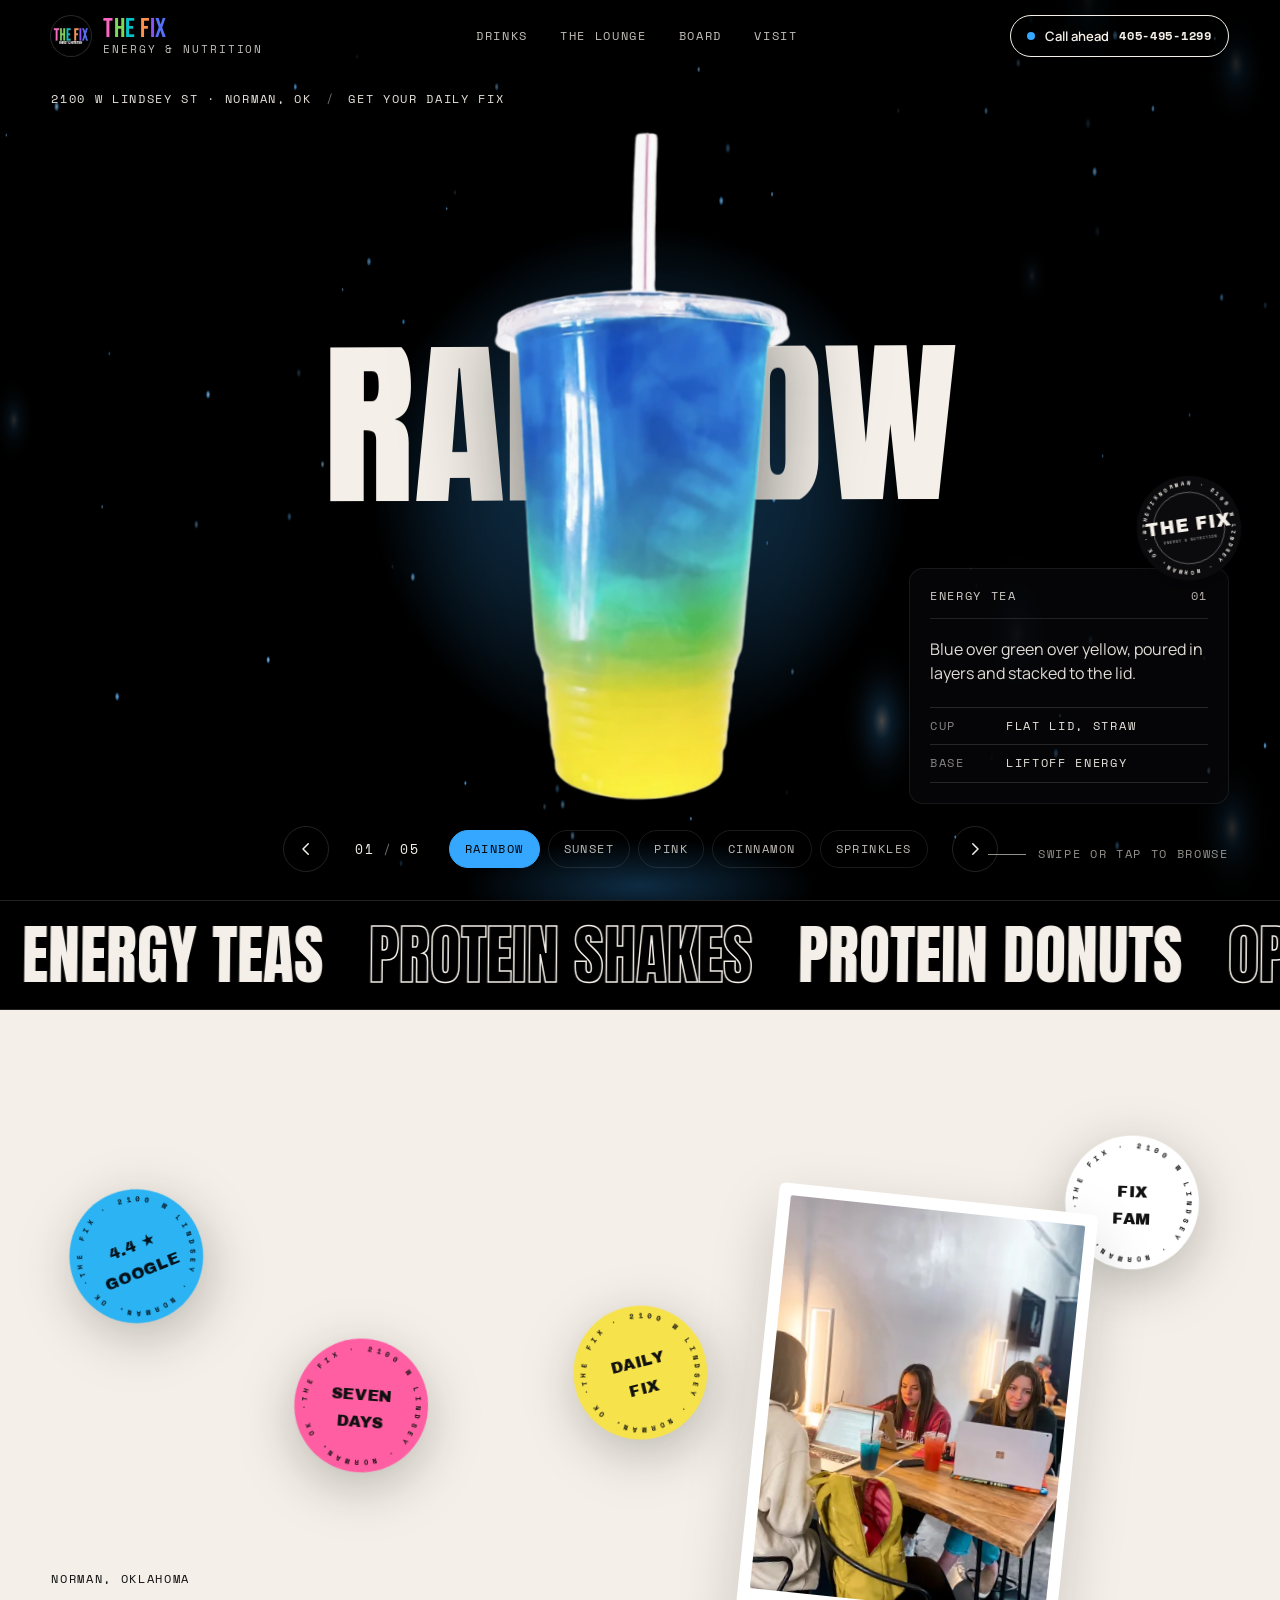
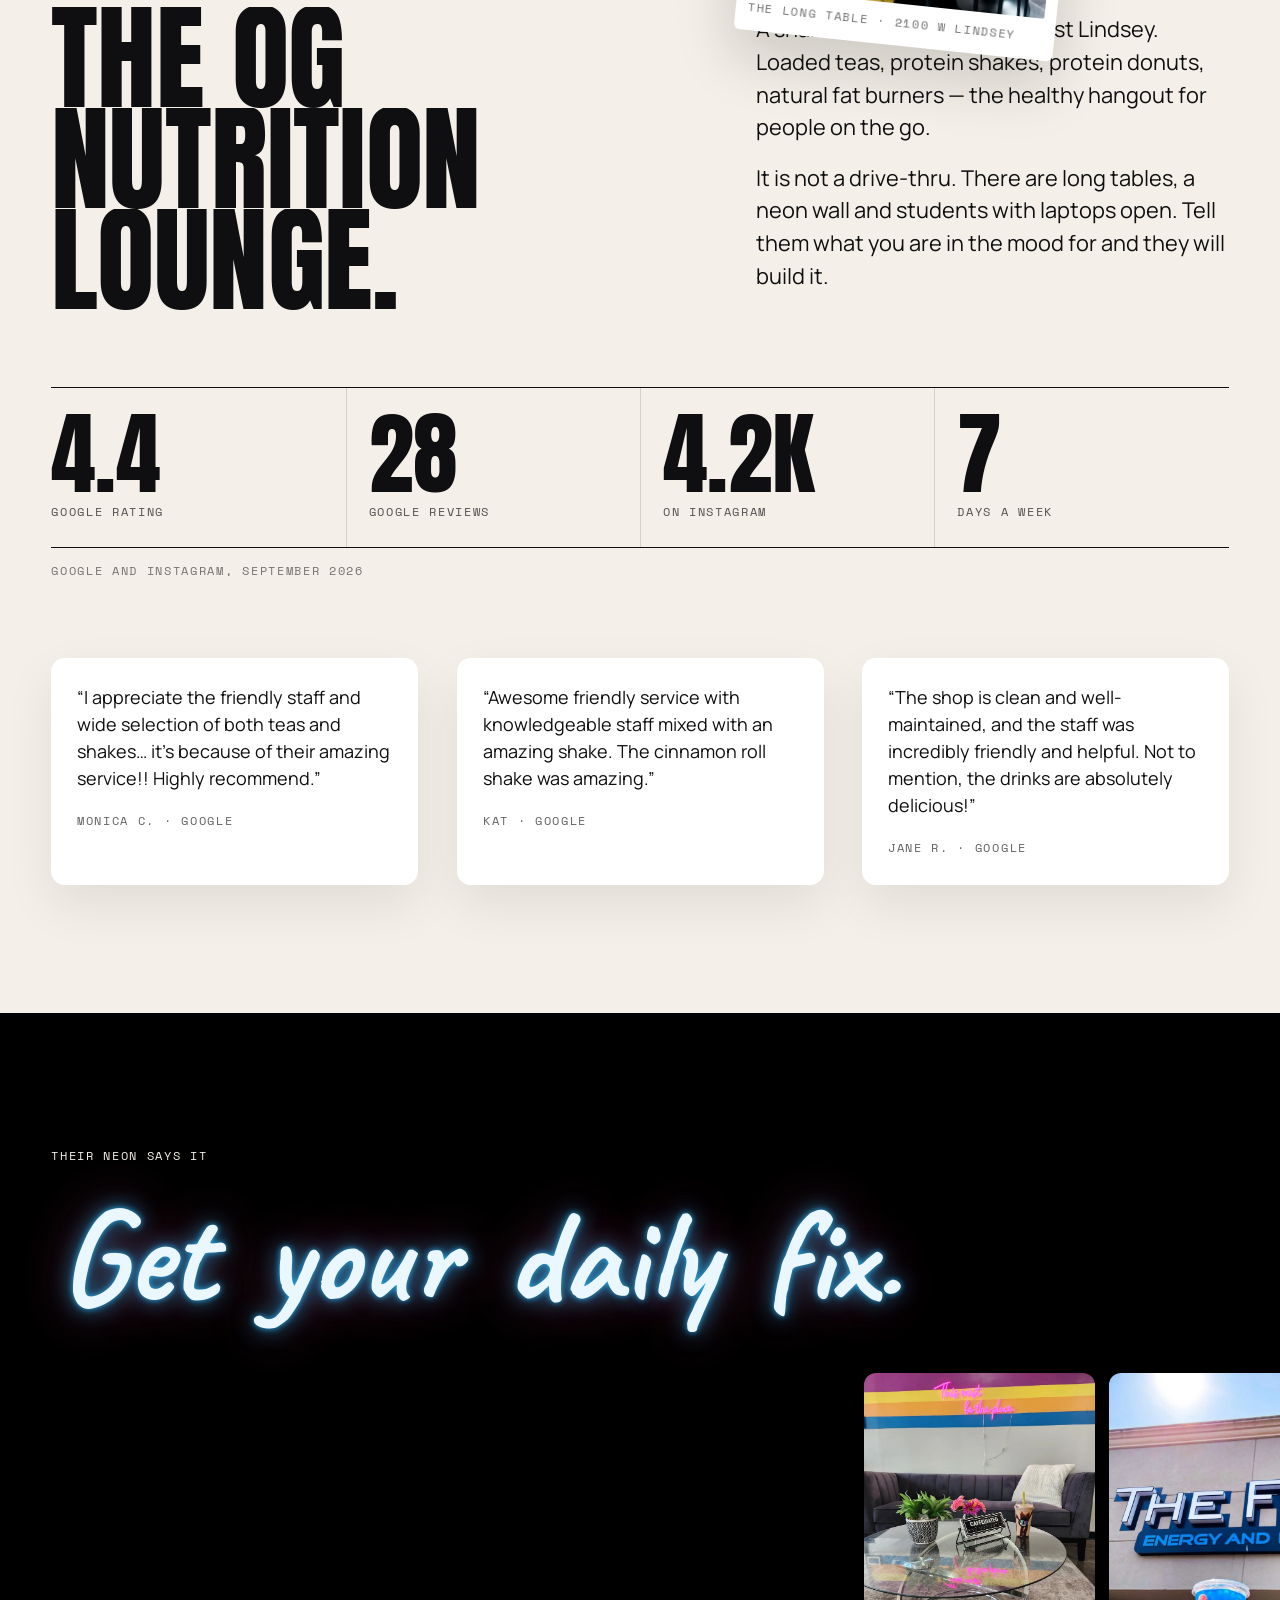
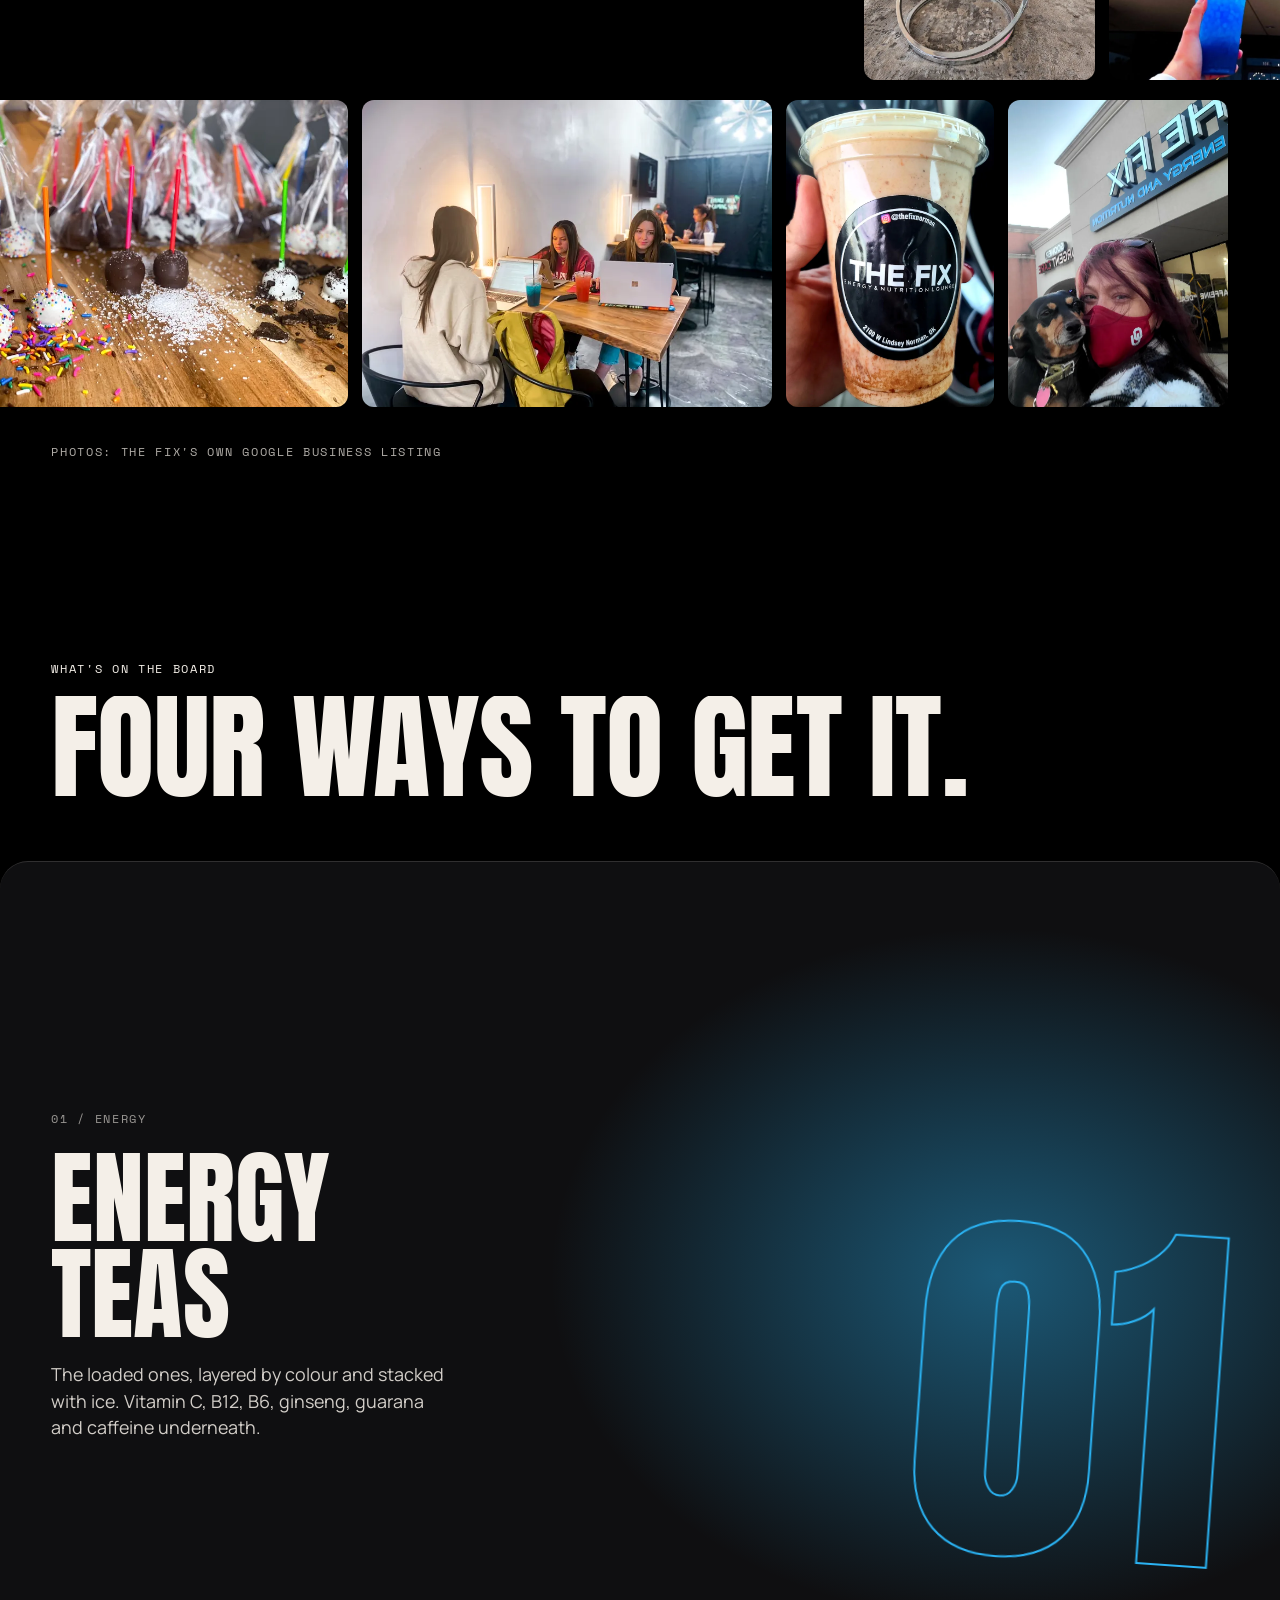
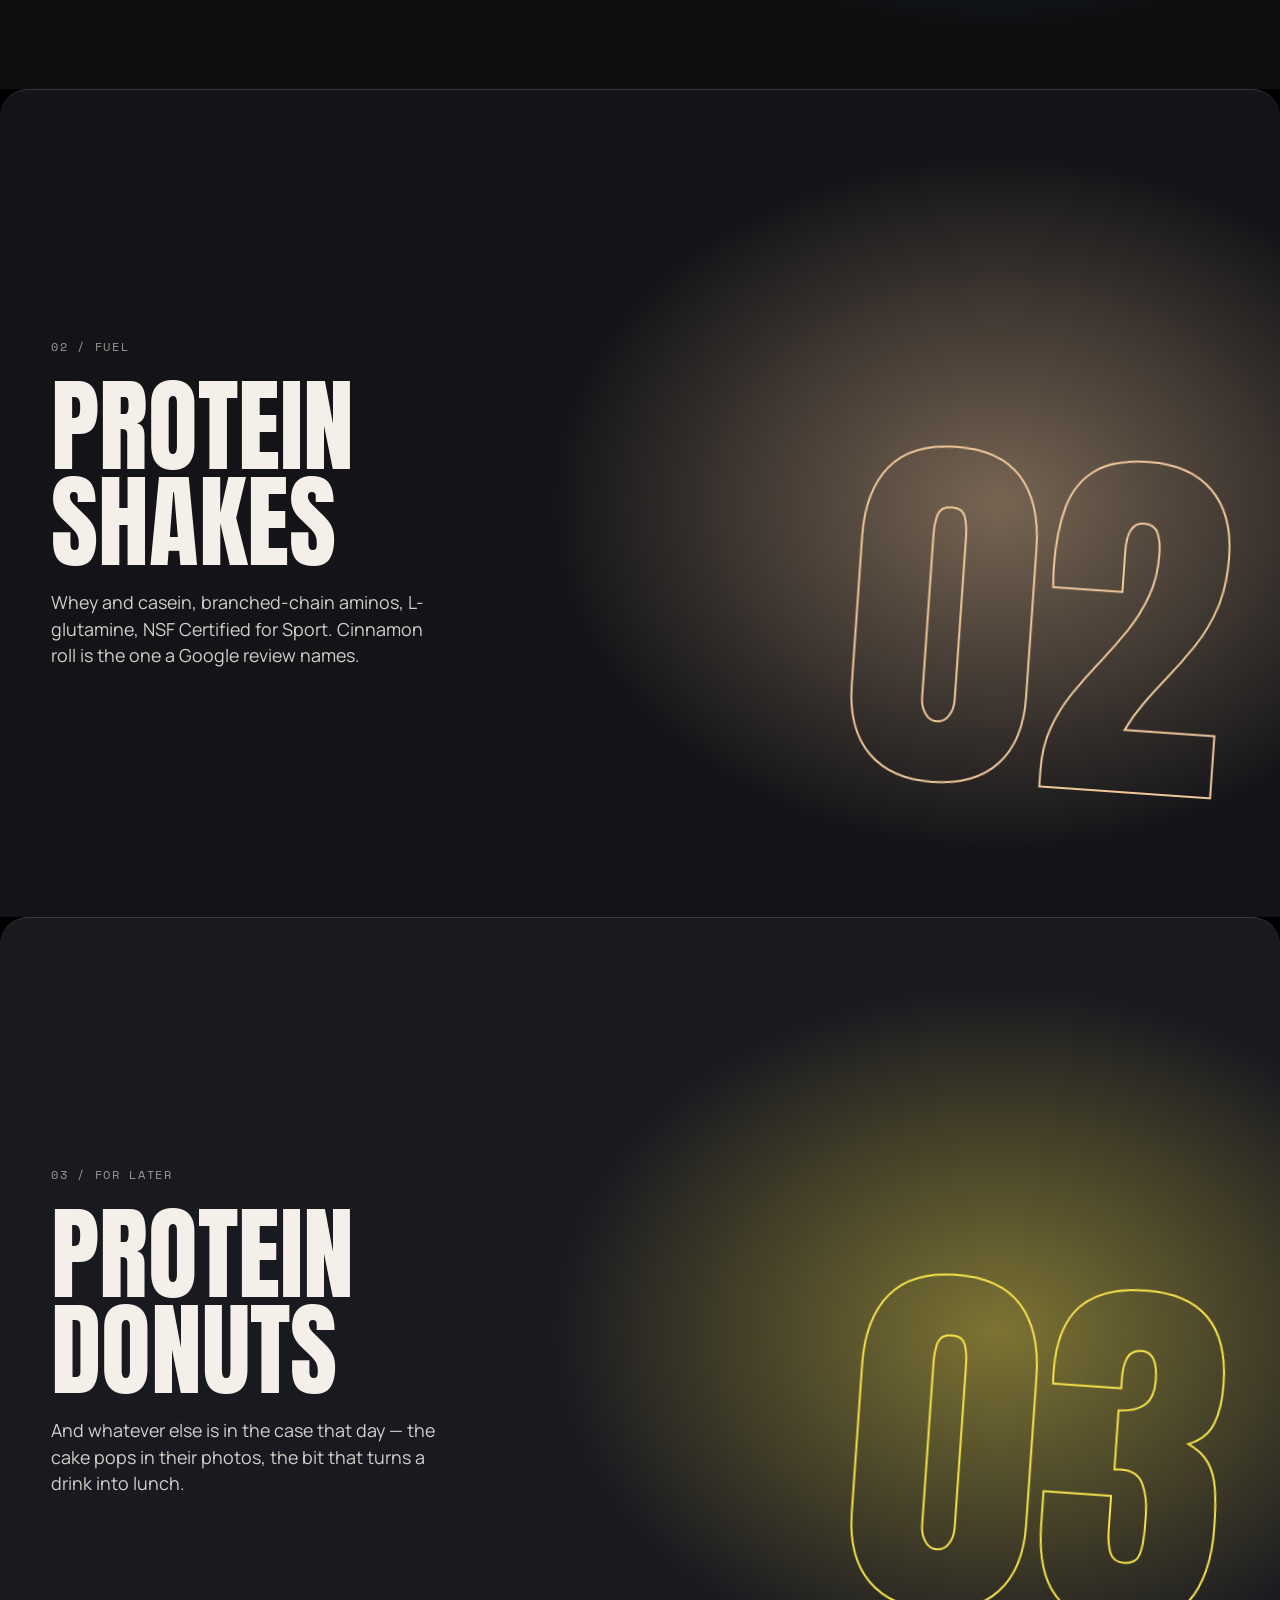
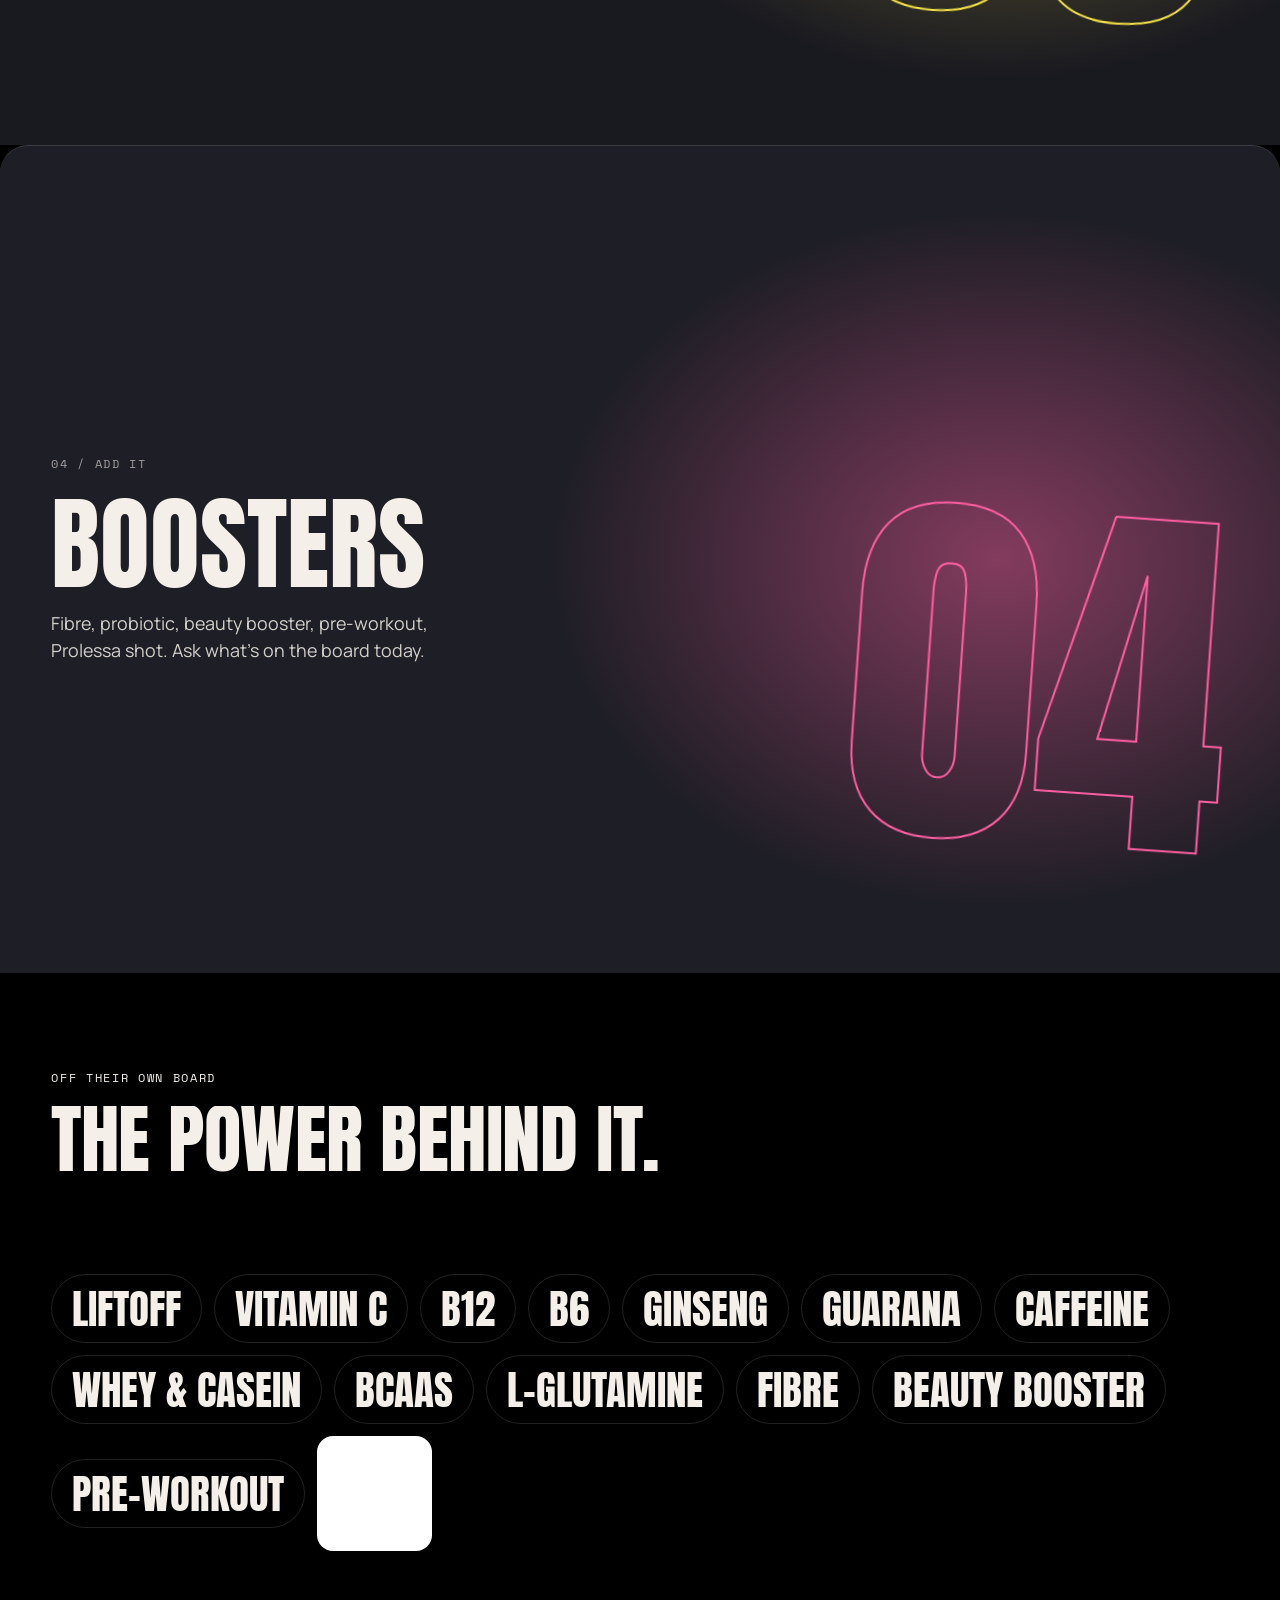
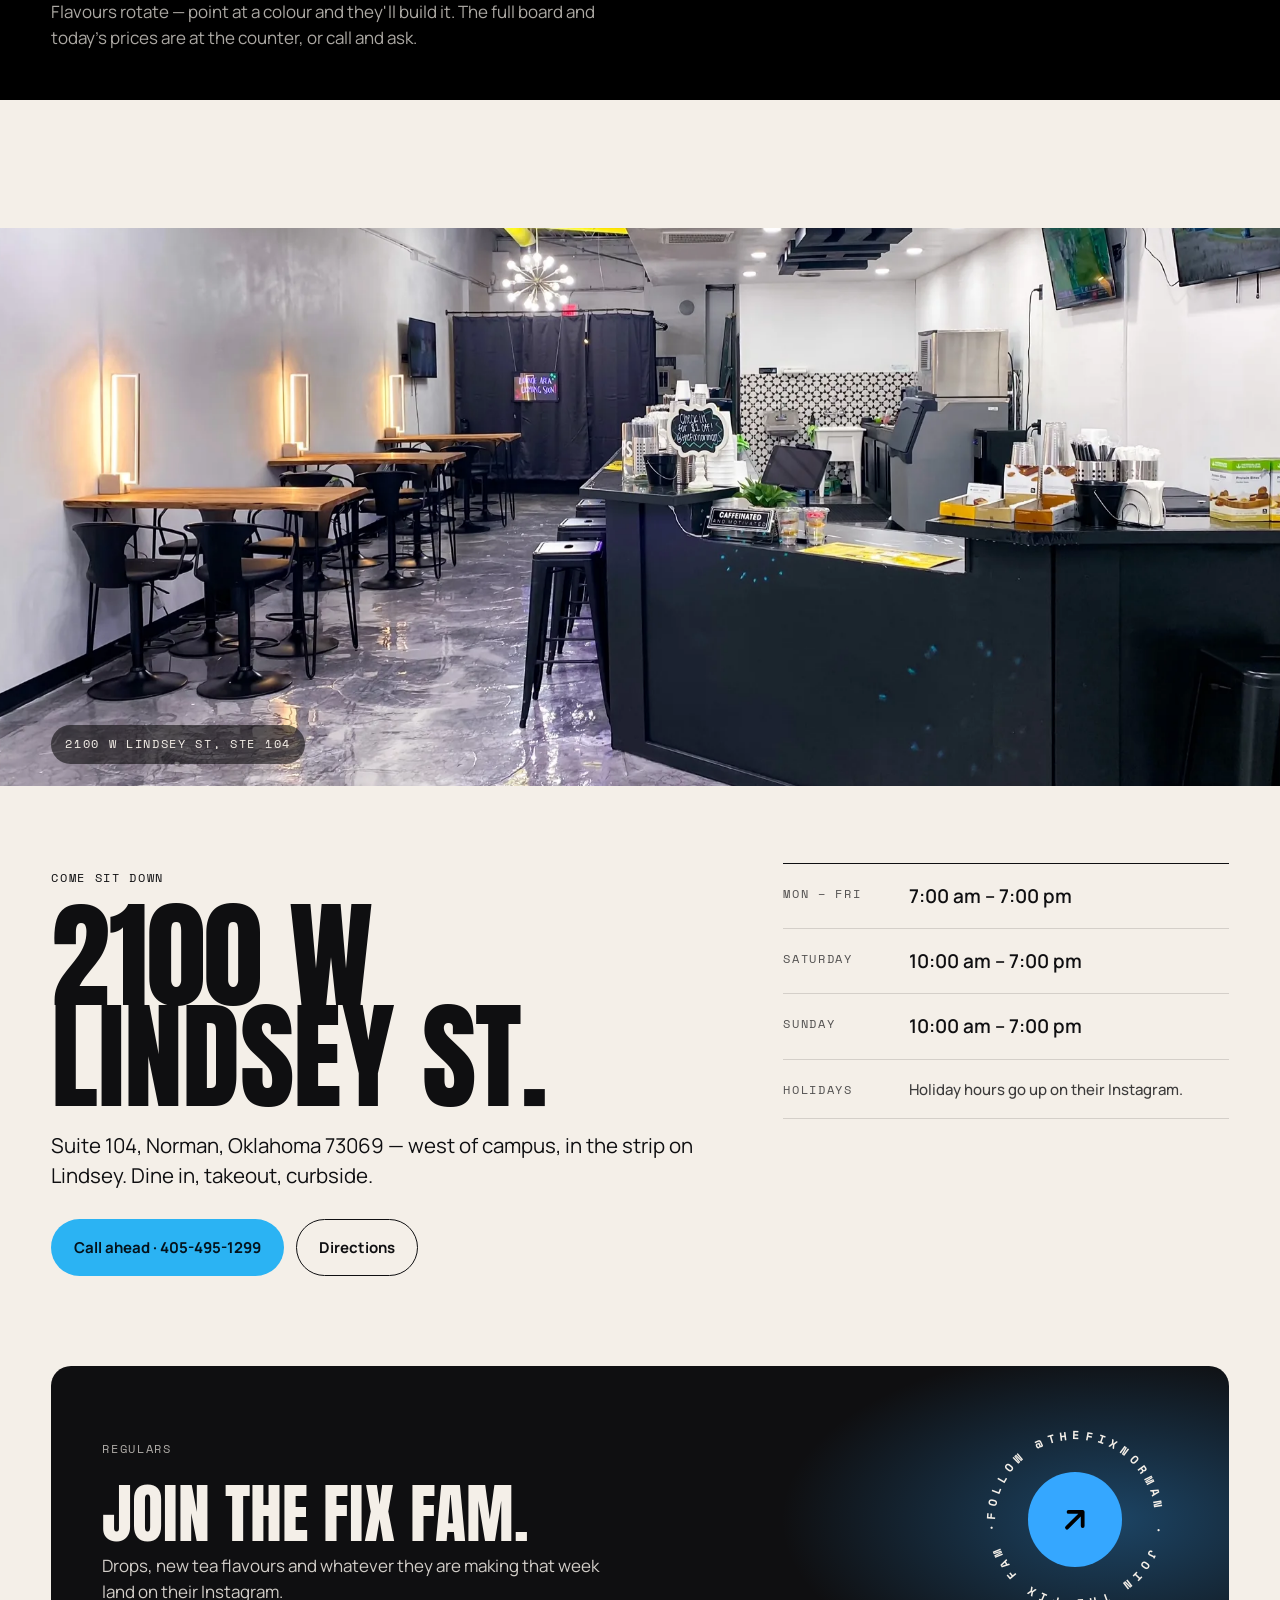
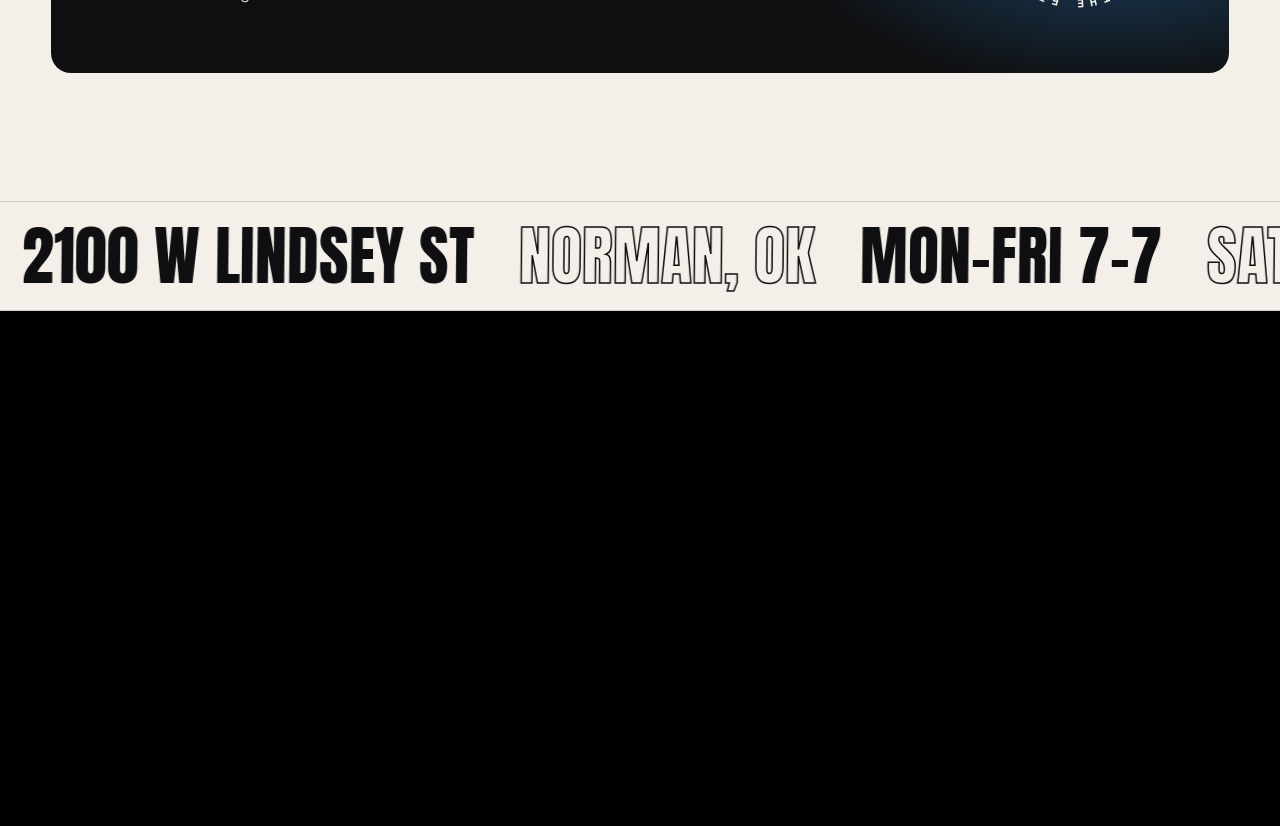
==== commit 8541b4bb: "Audit: clean hero cups, and the desktop and phone layout fixes Cups: the Rainbow and Sunset repaints" ====
--- a/index.html
+++ b/index.html
@@ -17,7 +17,7 @@
 <link rel="preconnect" href="https://fonts.gstatic.com" crossorigin>
 <link href="https://fonts.googleapis.com/css2?family=Anton&family=Bebas+Neue&family=Archivo+Black&family=Caveat:wght@600;700&family=Manrope:wght@400;500;600;700&family=Space+Mono:wght@400;700&display=swap" rel="stylesheet">
 <link rel="preload" as="image" href="img/01-cup.webp">
-<link rel="stylesheet" href="css/site.css?v=202609160956">
+<link rel="stylesheet" href="css/site.css?v=202609161032">
 </head>
 <body>
 
@@ -178,7 +178,6 @@
     <div class="strip-row">
       <img src="img/p/g08-s.webp" alt="Two layered teas held up together, red into orange and blue into green into yellow" loading="lazy" decoding="async">
       <img src="img/p/g09-s.webp" alt="A sprinkled shake in front of the get your daily FIX neon sign" loading="lazy" decoding="async">
-      <img src="img/p/g01-s.webp" alt="Inside The Fix: black tables, TVs and the yellow neon ceiling light" loading="lazy" decoding="async">
       <img src="img/p/g06-s.webp" alt="A green tea held up outside the storefront under THE FIX sign" loading="lazy" decoding="async">
       <img src="img/p/g12-s.webp" alt="The lounge corner: couch, glass table and the striped mural" loading="lazy" decoding="async">
       <img src="img/p/fbcover-s.webp" alt="A blue tea held up under THE FIX sign on a sunny day" loading="lazy" decoding="async">
@@ -224,7 +223,7 @@
       <li class="chip" style="--c:#F6E24B">Fibre</li>
       <li class="chip" style="--c:#FF5FA2">Beauty booster</li>
       <li class="chip" style="--c:#2BB3F3">Pre-workout</li>
-      <li class="chip chip-photo"><img src="img/p/g13-s.webp" alt="The Fix menu board: The Power behind Liftoff, the Prolessa shot and Rebuild protein" loading="lazy" decoding="async"></li>
+      <li class="chip chip-photo"><a href="img/p/g13.webp" target="_blank" rel="noopener" aria-label="Open their menu board photo full size"><img src="img/p/g13-s.webp" alt="The Fix menu board: The Power behind Liftoff, the Prolessa shot and Rebuild protein" loading="lazy" decoding="async"></a></li>
     </ul>
     <p class="board-note">Flavours rotate — point at a colour and they'll build it. The full board and today's prices are at the counter, or call and ask.</p>
   </div>
@@ -232,7 +231,7 @@
 
 <!-- ============ VISIT ============ -->
 <section id="visit" class="visit" data-theme="light">
-  <div class="visit-photo" aria-hidden="true"><img src="img/p/g06.webp" alt="" decoding="async" loading="lazy"><span class="visit-photo-tag mono">2100 W Lindsey St, Ste 104</span></div>
+  <div class="visit-photo" aria-hidden="true"><img src="img/p/g01-w.webp" alt="" decoding="async" loading="lazy"><span class="visit-photo-tag mono">2100 W Lindsey St, Ste 104</span></div>
   <div class="wrap">
     <div class="visit-grid">
       <div>
@@ -248,7 +247,7 @@
         <div><dt class="mono">Mon – Fri</dt><dd>7:00 am – 7:00 pm</dd></div>
         <div><dt class="mono">Saturday</dt><dd>10:00 am – 7:00 pm</dd></div>
         <div><dt class="mono">Sunday</dt><dd>10:00 am – 7:00 pm</dd></div>
-        <div class="hours-note"><dt class="mono">Holidays</dt><dd>They have a habit of being the ones still open. Instagram has the call.</dd></div>
+        <div class="hours-note"><dt class="mono">Holidays</dt><dd>Holiday hours go up on their Instagram.</dd></div>
       </dl>
     </div>
     <div class="ambassador reveal">
@@ -292,10 +291,10 @@
   </div>
 </footer>
 
-<script src="js/vendor/gsap.min.js?v=202609160956"></script>
-<script src="js/vendor/ScrollTrigger.min.js?v=202609160956"></script>
-<script src="js/vendor/lenis.min.js?v=202609160956"></script>
-<script src="js/manifest.js?v=202609160956"></script>
-<script src="js/loadout.js?v=202609160956"></script>
+<script src="js/vendor/gsap.min.js?v=202609161032"></script>
+<script src="js/vendor/ScrollTrigger.min.js?v=202609161032"></script>
+<script src="js/vendor/lenis.min.js?v=202609161032"></script>
+<script src="js/manifest.js?v=202609161032"></script>
+<script src="js/loadout.js?v=202609161032"></script>
 </body>
 </html>
--- a/css/site.css
+++ b/css/site.css
@@ -1,5 +1,5 @@
-/* The Fix Energy & Nutrition Lounge — Norman, OK. Built 2026-09-15 on The Tower’s engine,
-   reskinned to The Fix’s own palette: black lounge, sign blue, menu-board yellow, wall neon pink. */
+/* The Fix Energy & Nutrition Lounge — Norman, OK. Built 2026-09-15 by Station.Solutions,
+   in The Fix’s own palette: black lounge, sign blue, menu-board yellow, wall neon pink. */
 :root{
   --black:#000; --ink:#0F0F11; --ink-2:#1A1A1E; --bone:#F4EFE8; --bone-2:#E8E1D6;
   --line:rgba(244,239,232,.14); --line-ink:rgba(15,15,17,.14);
@@ -46,7 +46,7 @@
 .mark{width:40px;height:40px;flex:none;display:block;border-radius:50%;box-shadow:0 0 0 1px rgba(244,239,232,.16)}
 .lockup-text{display:flex;flex-direction:column;line-height:1}
 .lockup-text b{font-family:var(--wordmark);font-weight:400;font-size:27px;line-height:.9;letter-spacing:.02em;text-transform:uppercase}
-.lockup-text small{font-family:var(--mono);font-size:9px;letter-spacing:.2em;text-transform:uppercase;opacity:.75;margin-top:3px;white-space:nowrap}
+.lockup-text small{font-family:var(--mono);font-size:10.5px;letter-spacing:.18em;text-transform:uppercase;opacity:.8;margin-top:3px;white-space:nowrap}
 .nav{display:flex;gap:28px}
 .nav a{font-family:var(--mono);font-size:12px;letter-spacing:.14em;text-transform:uppercase;text-decoration:none;opacity:.8;position:relative;display:inline-block;padding:7px 2px}
 .nav a::after{content:"";position:absolute;left:2px;right:2px;bottom:1px;height:1px;background:currentColor;transform:scaleX(0);transform-origin:left;transition:transform .3s}
@@ -79,8 +79,11 @@
 .slot.is-vis{visibility:visible;opacity:1}
 .slot canvas{position:absolute;inset:0;width:100%;height:100%}
 .slot .poster{position:absolute;top:50%;left:50%;height:74%;width:auto;max-width:none;translate:-50% -50%;filter:drop-shadow(0 30px 50px rgba(0,0,0,.55))}
+/* the two shakes have no straw, so at the same height their cups read a size larger than the teas */
+.slot[data-i="3"] .poster,.slot[data-i="4"] .poster{height:64%;top:52%}
 @media (max-width:820px){
-.slot .poster{height:52%;top:53%}}  /* fit by height, centred — matches how the canvas draws the frames */
+.slot .poster{height:47%;top:47.5%}
+.slot[data-i="3"] .poster,.slot[data-i="4"] .poster{height:40%;top:49%}}  /* fit by height, centred — matches how the canvas draws the frames */
 .slot canvas{opacity:0}
 .slot.is-live canvas{opacity:1}
 .slot.is-live .poster{opacity:0}
@@ -117,7 +120,7 @@
 @keyframes spin{to{transform:rotate(360deg)}}
 
 .selector{position:absolute;z-index:8;left:0;right:0;bottom:calc(28px + env(safe-area-inset-bottom));display:flex;align-items:center;justify-content:center;gap:22px;padding:0 var(--gutter)}
-.arrow{width:46px;height:46px;border:1px solid var(--line);border-radius:50%;display:grid;place-items:center;color:var(--bone);transition:border-color .3s,background .3s,color .3s,transform .3s}
+.arrow{flex:none;width:46px;height:46px;border:1px solid var(--line);border-radius:50%;display:grid;place-items:center;color:var(--bone);transition:border-color .3s,background .3s,color .3s,transform .3s}
 .arrow svg{width:18px;height:18px}
 .arrow:hover{border-color:var(--bone);background:var(--bone);color:var(--ink);transform:scale(1.08)}
 .counter{display:flex;gap:8px;font-size:13px;min-width:74px;justify-content:center}
@@ -125,7 +128,7 @@
 #cur{display:inline-block;min-width:2ch;text-align:right}
 .dchips{display:flex;gap:8px;min-width:0;overflow-x:auto;scrollbar-width:none;-ms-overflow-style:none;max-width:min(60vw,720px);padding:2px}
 .dchips::-webkit-scrollbar{display:none}
-.dchip{flex:none;padding:9px 15px;border-radius:999px;border:1px solid var(--line);font-family:var(--mono);font-size:11px;letter-spacing:.12em;text-transform:uppercase;white-space:nowrap;color:var(--bone);opacity:.7;transition:opacity .25s,border-color .25s,background .25s,color .25s}
+.dchip{flex:none;padding:9px 15px;border-radius:999px;border:1px solid var(--line);font-family:var(--mono);font-size:12px;letter-spacing:.12em;text-transform:uppercase;white-space:nowrap;color:var(--bone);opacity:.78;transition:opacity .25s,border-color .25s,background .25s,color .25s}
 .dchip:hover{opacity:1;border-color:var(--bone)}
 .dchip.is-on{opacity:1;background:var(--accent);border-color:var(--accent);color:#000}
 .dots{display:flex;gap:6px}
@@ -152,7 +155,7 @@
 /* ---------- story ---------- */
 .story{position:relative;background:var(--bone);color:var(--ink);padding:clamp(80px,10vw,150px) 0;overflow:hidden}
 .kicker{display:inline-block;margin-bottom:18px;opacity:.7}
-.h-display{margin:0;font-family:var(--disp);font-weight:400;text-transform:uppercase;line-height:.86;letter-spacing:-.005em;font-size:clamp(52px,9.2vw,150px)}
+.h-display{margin:0;text-wrap:balance;font-family:var(--disp);font-weight:400;text-transform:uppercase;line-height:.86;letter-spacing:-.005em;font-size:clamp(52px,9.2vw,150px)}
 .h-display .w{display:inline-block;overflow:hidden;vertical-align:bottom;padding-bottom:.06em;margin-bottom:-.06em}
 .h-display .w>span{display:inline-block;will-change:transform}
 .lede{font-size:clamp(17px,1.6vw,21px);line-height:1.5;margin:22px 0 0;max-width:56ch;opacity:.9}
@@ -181,16 +184,18 @@
 .sipup-head .h-display .w{overflow:visible;padding:0 .06em}
 .sipup-head .h-display{font-family:var(--script);font-weight:700;text-transform:none;font-size:clamp(60px,10.5vw,180px);line-height:.95;letter-spacing:0;color:#EAF7FF;text-shadow:0 0 6px rgba(43,179,243,.95),0 0 22px rgba(43,179,243,.7),0 0 54px rgba(255,95,162,.45)}
 
-/* ---------- sit down sip up: parallax photo strips ---------- */
+/* ---------- the lounge: parallax photo strips ---------- */
 .sipup{background:var(--black);color:var(--bone);padding:clamp(80px,10vw,150px) 0 clamp(40px,5vw,72px);overflow:hidden}
 .sipup-head{margin-bottom:clamp(28px,4vw,56px)}
 /* draggable / swipeable: a native horizontal scroller, with the scroll-linked pan yielding on first touch */
 .strip{overflow-x:auto;overflow-y:hidden;padding:10px 0;cursor:grab;scrollbar-width:none;-ms-overflow-style:none;overscroll-behavior-x:contain}
 .strip::-webkit-scrollbar{display:none}
 .strip.is-drag{cursor:grabbing}
+.strip:focus{outline:none}
+.strip:focus-visible{outline:2px solid var(--brand);outline-offset:-2px}
 .strip img{user-select:none;-webkit-user-drag:none}
-.strip-row{display:flex;gap:14px;width:max-content}
-.strip img{height:clamp(200px,30vh,360px);width:auto;border-radius:12px;flex:none}
+.strip-row{display:flex;gap:14px;width:max-content;padding-inline:max(var(--gutter), calc((100vw - 1360px) / 2))}
+.strip img{height:clamp(200px,min(24vw,42vh),460px);width:auto;border-radius:12px;flex:none}
 
 .sipup-note{margin:26px auto 0;width:min(1360px,100% - 2*var(--gutter));opacity:.72}
 .polaroid{margin:0 0 26px;padding:12px 12px 14px;background:#fff;border-radius:6px;box-shadow:0 24px 60px rgba(15,15,17,.18);width:min(320px,80%);will-change:transform}
@@ -202,9 +207,11 @@
 .chip{font-family:var(--disp);font-weight:400;text-transform:uppercase;font-size:clamp(26px,3.2vw,52px);line-height:1;padding:14px 20px 12px;border:1px solid var(--line);border-radius:999px;color:var(--bone);transition:background .3s,color .3s;will-change:transform,opacity}
 .chip:hover{background:var(--c);color:#000}
 .chip-photo{padding:0;border:0;width:clamp(84px,9vw,140px);height:clamp(84px,9vw,140px);border-radius:16px;overflow:hidden;background:#fff}
-.chip-photo img{width:100%;height:100%;object-fit:cover}
+.chip-photo a{display:block;width:100%;height:100%}
+.chip-photo img{width:100%;height:100%;object-fit:cover;transition:transform .3s}
+.chip-photo a:hover img{transform:scale(1.06)}
 .visit-photo{position:relative;height:clamp(320px,62vh,640px);overflow:hidden;margin-bottom:clamp(48px,6vw,96px)}
-.visit-photo img{position:absolute;left:0;top:-12%;width:100%;height:124%;object-fit:cover;will-change:transform}
+.visit-photo img{position:absolute;left:0;top:-12%;width:100%;height:124%;object-fit:cover;object-position:50% 58%;will-change:transform}
 .visit-photo-tag{position:absolute;left:var(--gutter);bottom:22px;padding:10px 14px;background:rgba(0,0,0,.55);color:var(--bone);border-radius:999px}
 .visit{padding-top:0}
 
@@ -212,15 +219,15 @@
 .board{background:var(--black);color:var(--bone);padding:clamp(80px,10vw,150px) 0 0}
 .board .sec-head{padding-bottom:clamp(36px,5vw,64px)}
 .stack{position:relative}
-.family{position:sticky;top:var(--head-h);height:calc(100vh - var(--head-h));height:calc(100svh - var(--head-h));display:grid;grid-template-columns:1fr 1fr;align-items:center;gap:6vw;padding:0 var(--gutter);background:var(--ink);border-top:1px solid var(--line);border-radius:28px 28px 0 0;overflow:hidden;will-change:transform;transform-origin:50% 0}
+.family{position:sticky;top:var(--head-h);height:calc(100vh - var(--head-h));height:calc(100svh - var(--head-h));display:grid;grid-template-columns:1fr 1fr;align-items:center;gap:6vw;padding:0 max(var(--gutter), calc((100vw - 1360px) / 2));background:var(--ink);border-top:1px solid var(--line);border-radius:28px 28px 0 0;overflow:hidden;will-change:transform;transform-origin:50% 0}
 .family::after{content:"";position:absolute;inset:0;background:#000;opacity:var(--dim,0);pointer-events:none;z-index:3}
 .family::before{content:"";position:absolute;inset:0;background:radial-gradient(ellipse 50% 60% at 78% 50%,var(--c) 0%,rgba(0,0,0,0) 70%);opacity:.45;pointer-events:none}
 .family:nth-child(2){background:#141418}.family:nth-child(3){background:#191920}.family:nth-child(4){background:#1e1e26}
 .fam-n{position:relative;font-family:var(--disp);font-weight:400;font-size:clamp(160px,30vw,520px);line-height:.8;color:transparent;-webkit-text-stroke:2px var(--c);justify-self:end;will-change:transform}
-.fam-copy{position:relative;max-width:34ch}
+.fam-copy{position:relative;max-width:40ch}
 .fam-copy .mono{opacity:.6;display:block;margin-bottom:22px}
-.family h3{margin:0 0 16px;font-family:var(--disp);font-weight:400;text-transform:uppercase;font-size:clamp(56px,8vw,132px);line-height:.86}
-.family p{margin:0;font-size:clamp(17px,1.5vw,21px);opacity:.85}
+.family h3{margin:0 0 18px;text-wrap:balance;font-family:var(--disp);font-weight:400;text-transform:uppercase;font-size:clamp(56px,8vw,132px);line-height:.94}
+.family p{margin:0;font-size:clamp(17px,1.4vw,23px);line-height:1.5;opacity:.85}
 .board-note{margin:0;padding:clamp(28px,4vw,48px) 0;opacity:.7;max-width:60ch;position:relative;background:var(--black)}
 
 /* ---------- visit ---------- */
@@ -259,7 +266,7 @@
 .foot-grid{display:grid;grid-template-columns:1.4fr 1fr auto;gap:32px;align-items:start}
 .foot-lockup{display:flex;gap:14px;align-items:center}
 .foot-lockup b{display:block;font-family:var(--wordmark);font-weight:400;font-size:34px;text-transform:uppercase;line-height:.9;letter-spacing:.02em}
-.foot-lockup span{font-family:var(--mono);font-size:10px;letter-spacing:.2em;text-transform:uppercase;opacity:.7}
+.foot-lockup span{font-family:var(--mono);font-size:11px;letter-spacing:.2em;text-transform:uppercase;opacity:.7}
 /* the rule above is for the subline; the wordmark inside <b> keeps its own face */
 .foot-lockup b .fx-word{font:inherit;letter-spacing:inherit;opacity:1}
 .foot address{font-style:normal;line-height:1.9;opacity:.85}
@@ -296,21 +303,24 @@
   .quotes{grid-template-columns:1fr}
   .huds{width:min(34vw,320px)}
   .family{grid-template-columns:1fr}
-  .fam-n{position:absolute;right:var(--gutter);top:50%;translate:0 -50%;font-size:clamp(160px,40vw,420px);opacity:.5}
+  /* the next card slides up over the BOTTOM of this one, so the copy lives at the top and the
+     decorative numeral takes the bottom corner, which is covered first */
+  .family{align-items:start;padding-top:clamp(44px,9vh,96px)}
+  .fam-n{position:absolute;right:var(--gutter);top:auto;bottom:clamp(20px,5vh,56px);translate:none;font-size:clamp(150px,34vw,360px);opacity:.34}
 }
 @media (max-width:820px){
   /* phones: the chips take the whole row between the arrows. The 01/05 counter goes — the named
      buttons already say which drink you are on, and its width was squeezing long names out of view. */
   .counter{display:none}
   .dchips{flex:1 1 auto;max-width:none}
-  .dchip{padding:9px 13px;font-size:10.5px}
+  .dchip{padding:10px 14px;font-size:11.5px}
 
   :root{--head-h:64px}
   .nav{display:none}
   .order{padding:9px 13px;font-size:12px}
   .order b{display:none}
   .lockup-text b{font-size:23px}
-  .lockup-text small{font-size:7.5px;letter-spacing:.14em}
+  .lockup-text small{font-size:9px;letter-spacing:.12em}
   .mark{width:34px;height:34px}
   .eyebrow{top:calc(var(--head-h) + 10px)}
   .eyebrow span:last-child,.eyebrow .sep{display:none}
@@ -329,9 +339,10 @@
   .proof{grid-template-columns:repeat(2,1fr)}
   .proof li:nth-child(3){border-left:0;padding-left:0}
   .bomb .sticker{width:84px;height:84px}
-  .bomb-it:nth-child(1),.bomb-it:nth-child(4){display:none}
+  .bomb-it:nth-child(1),.bomb-it:nth-child(3),.bomb-it:nth-child(4){display:none}
+  .bomb-it:nth-child(2){left:auto !important;right:10px}
   .family{padding:0 var(--gutter);border-radius:20px 20px 0 0}
-  .fam-n{font-size:52vw}
+  .fam-n{font-size:44vw}
   .ambassador{grid-template-columns:1fr}
   .foot-grid{grid-template-columns:1fr}
   .foot-word{font-size:22vw}
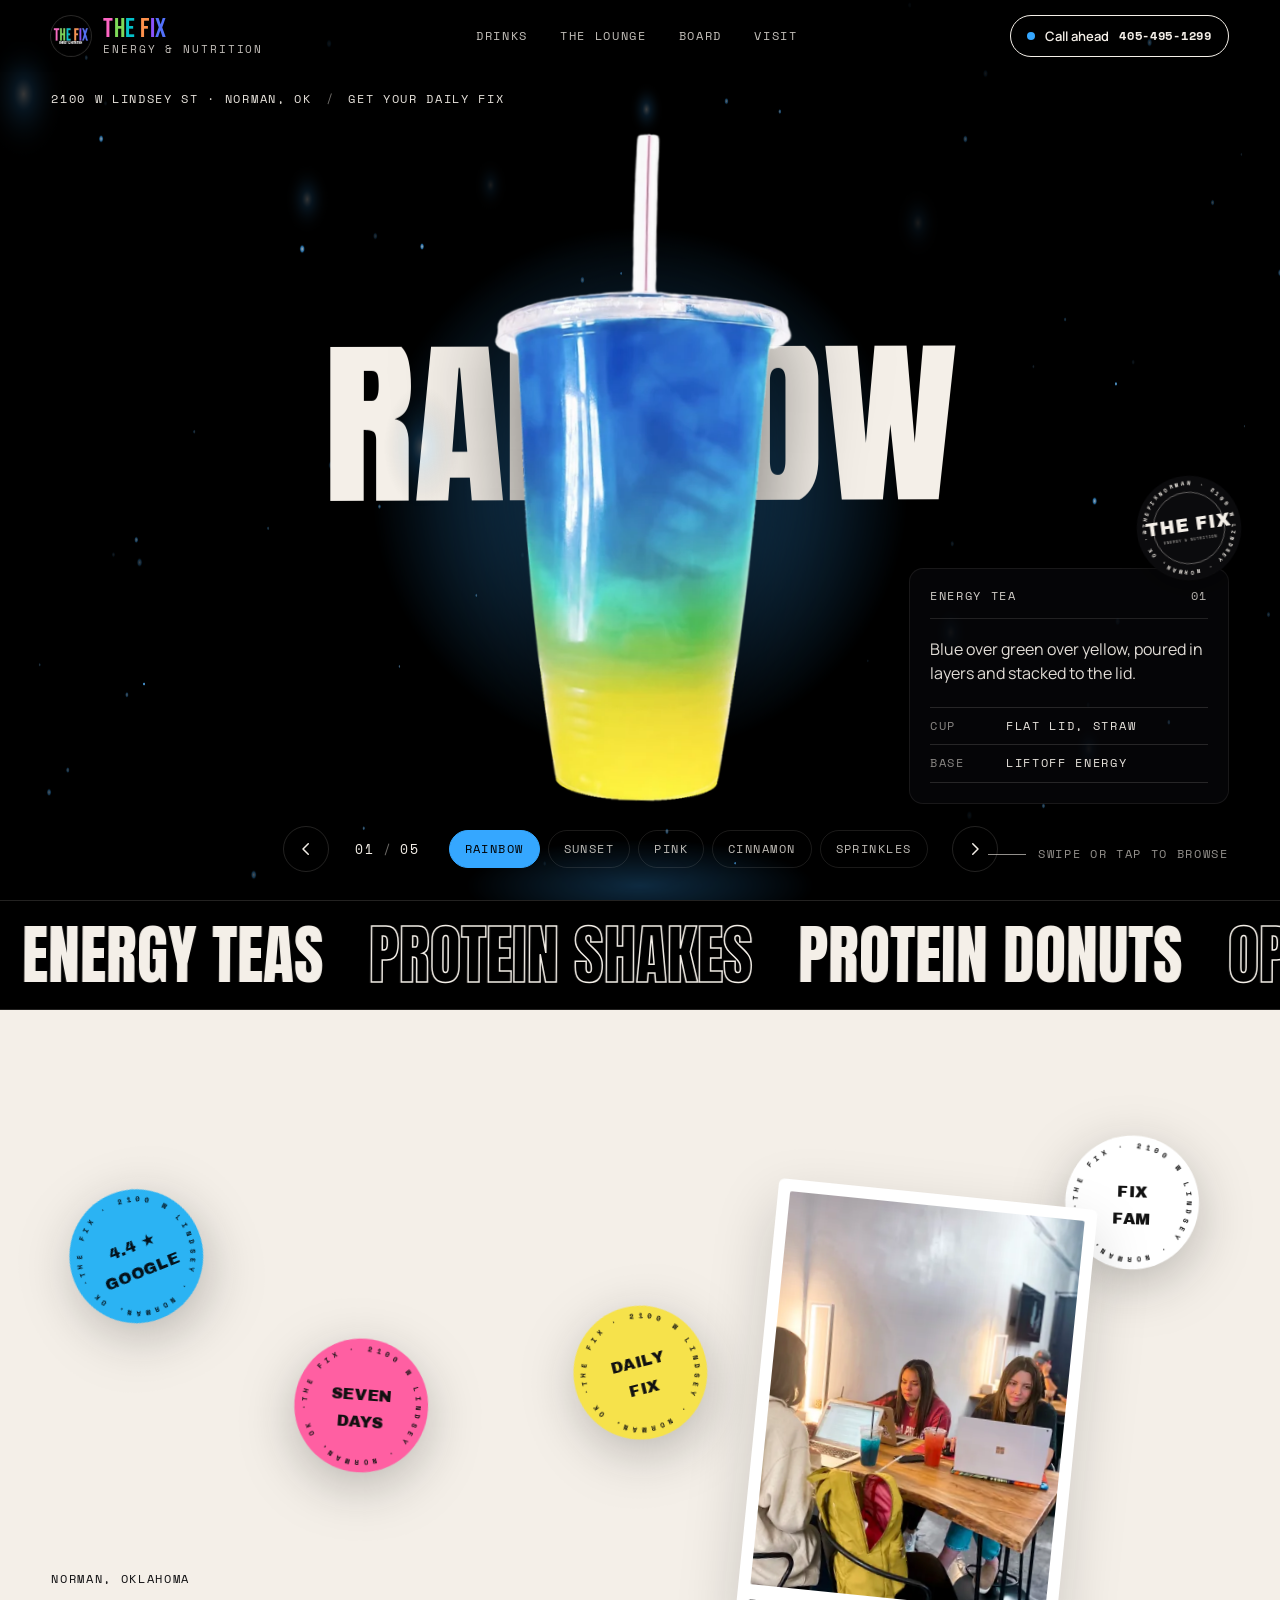
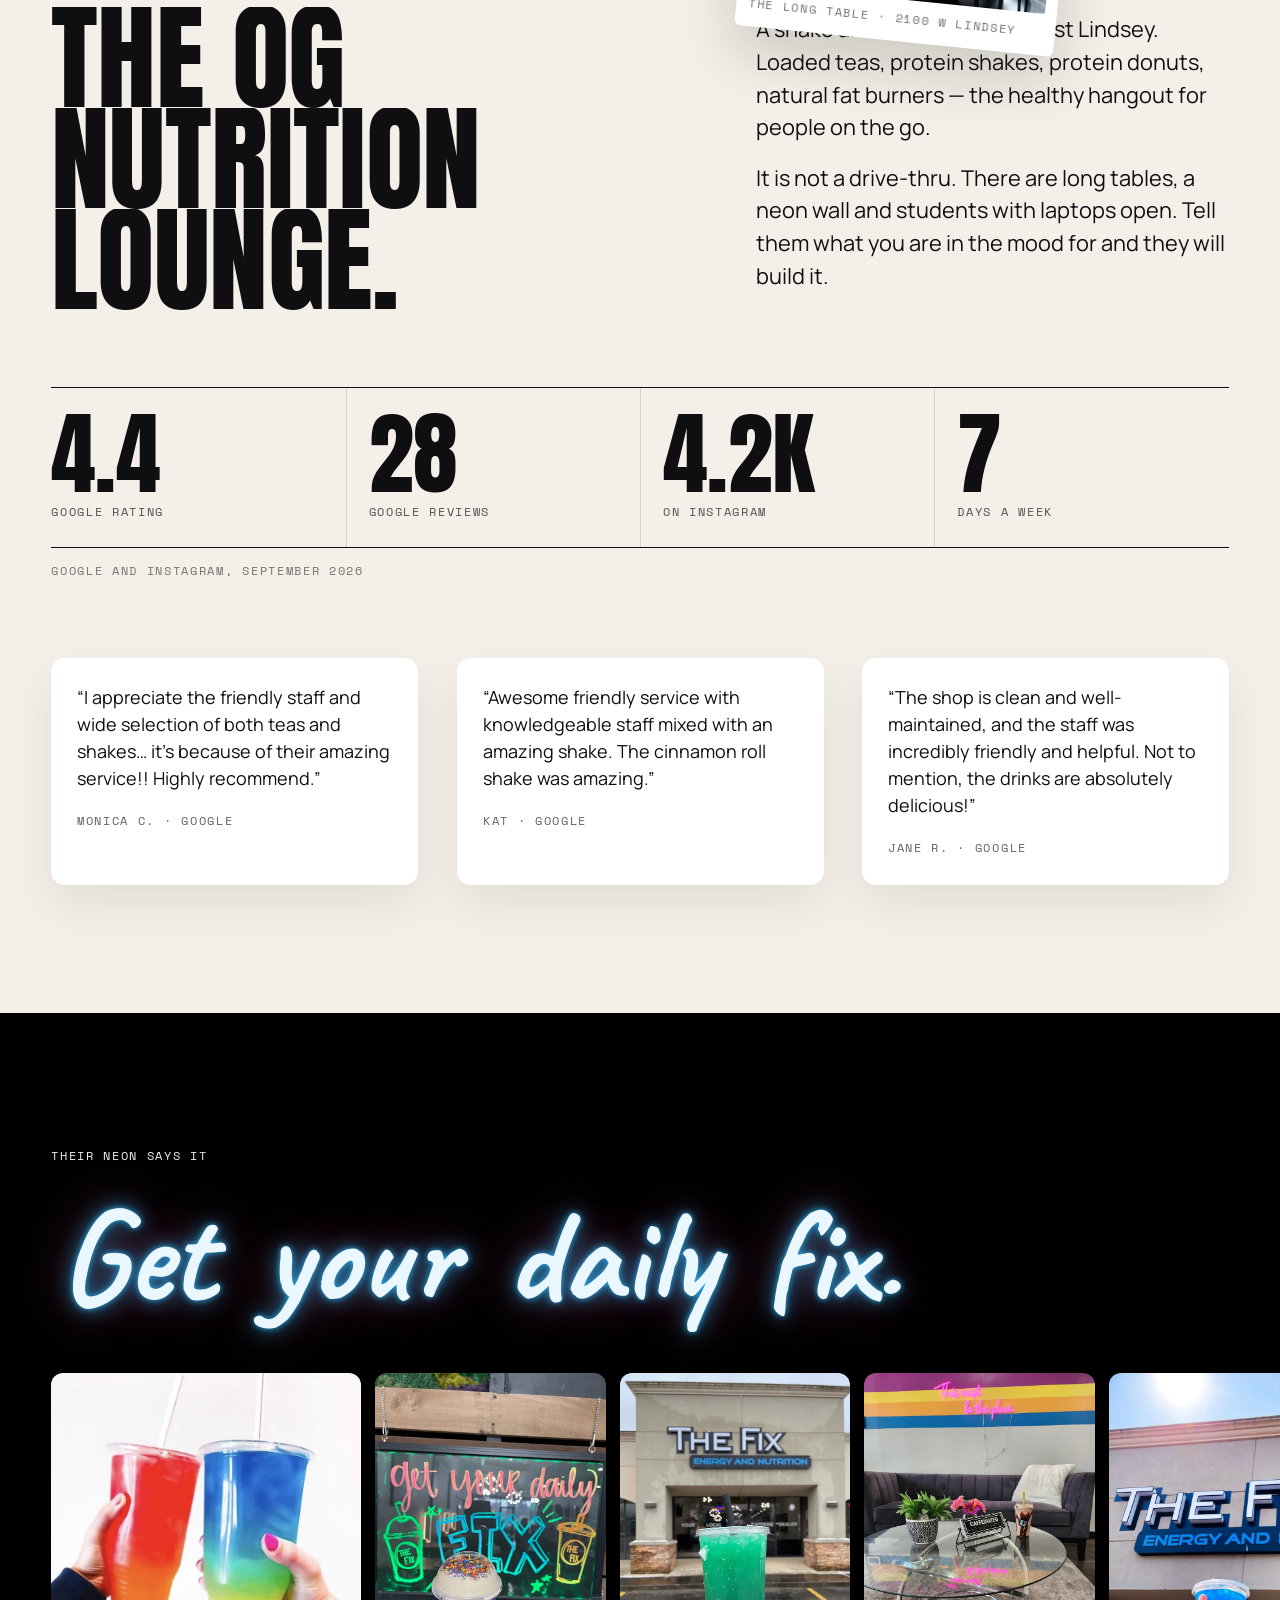
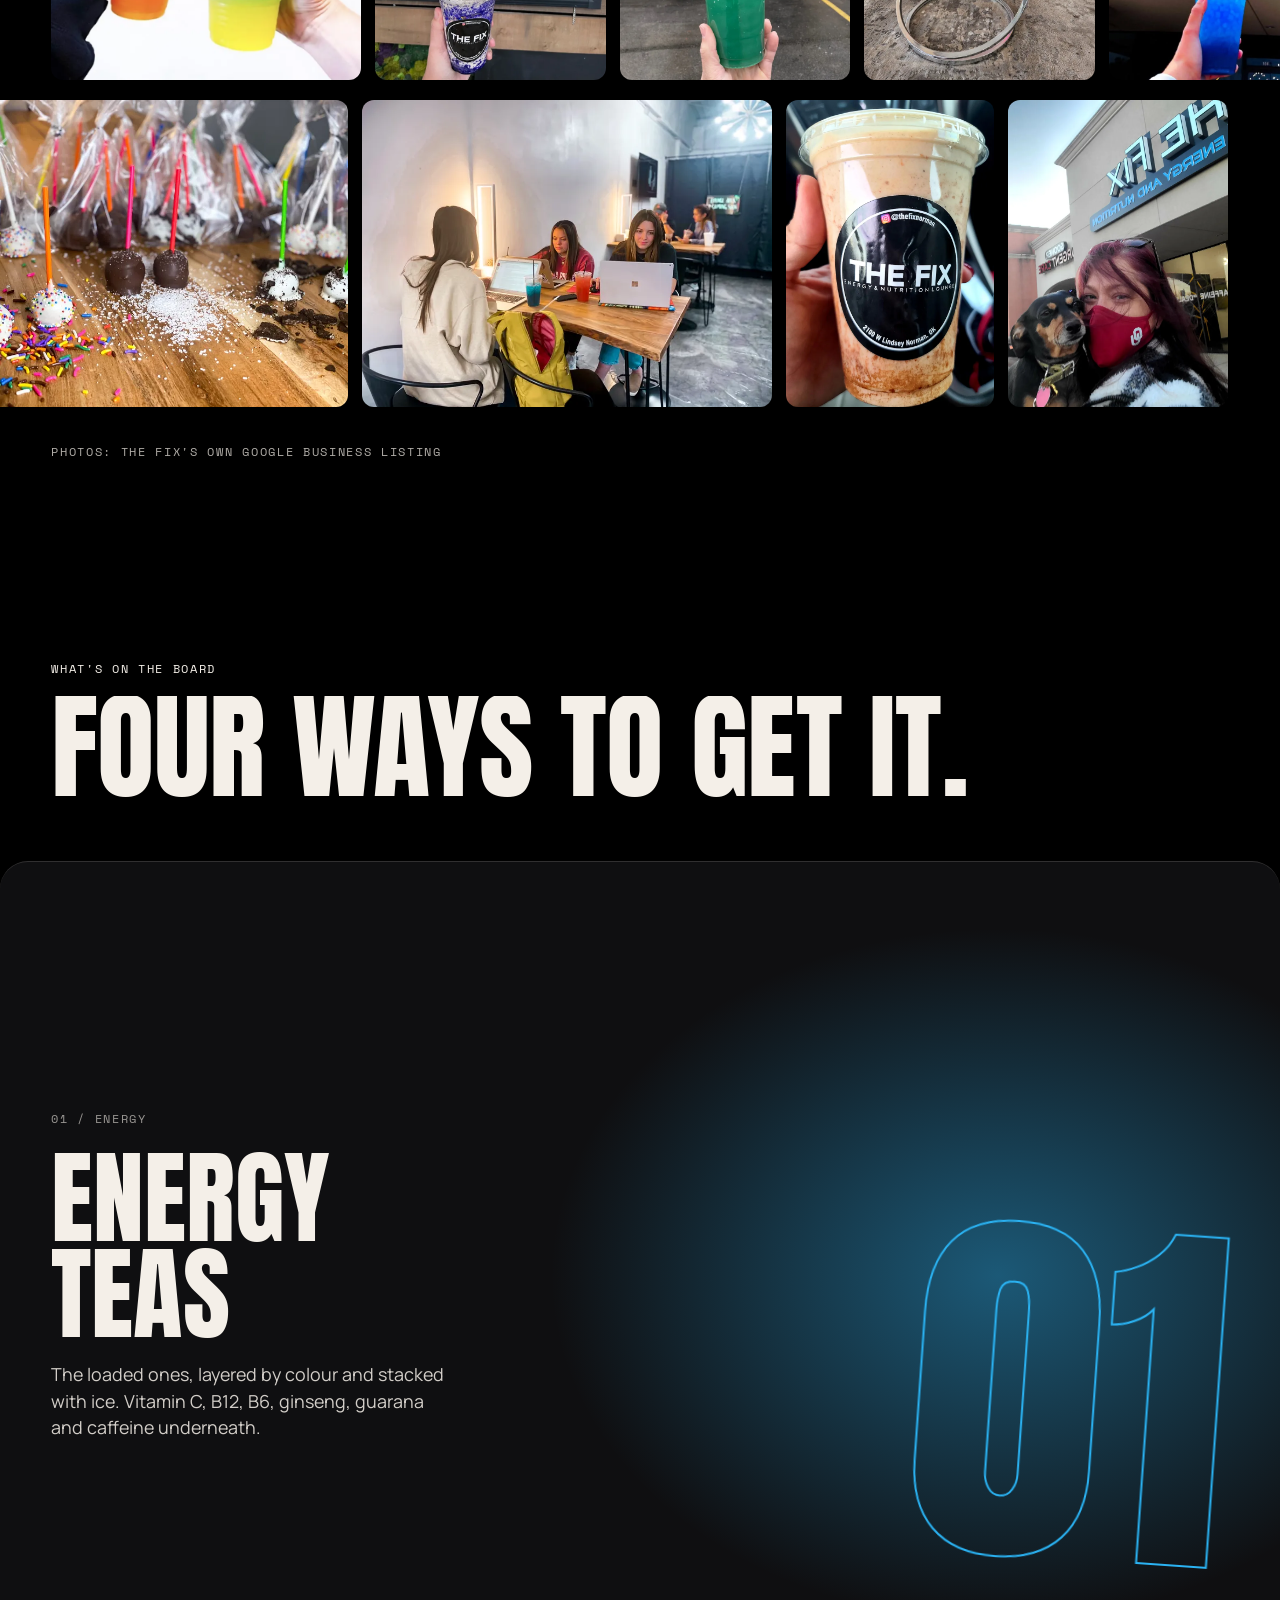
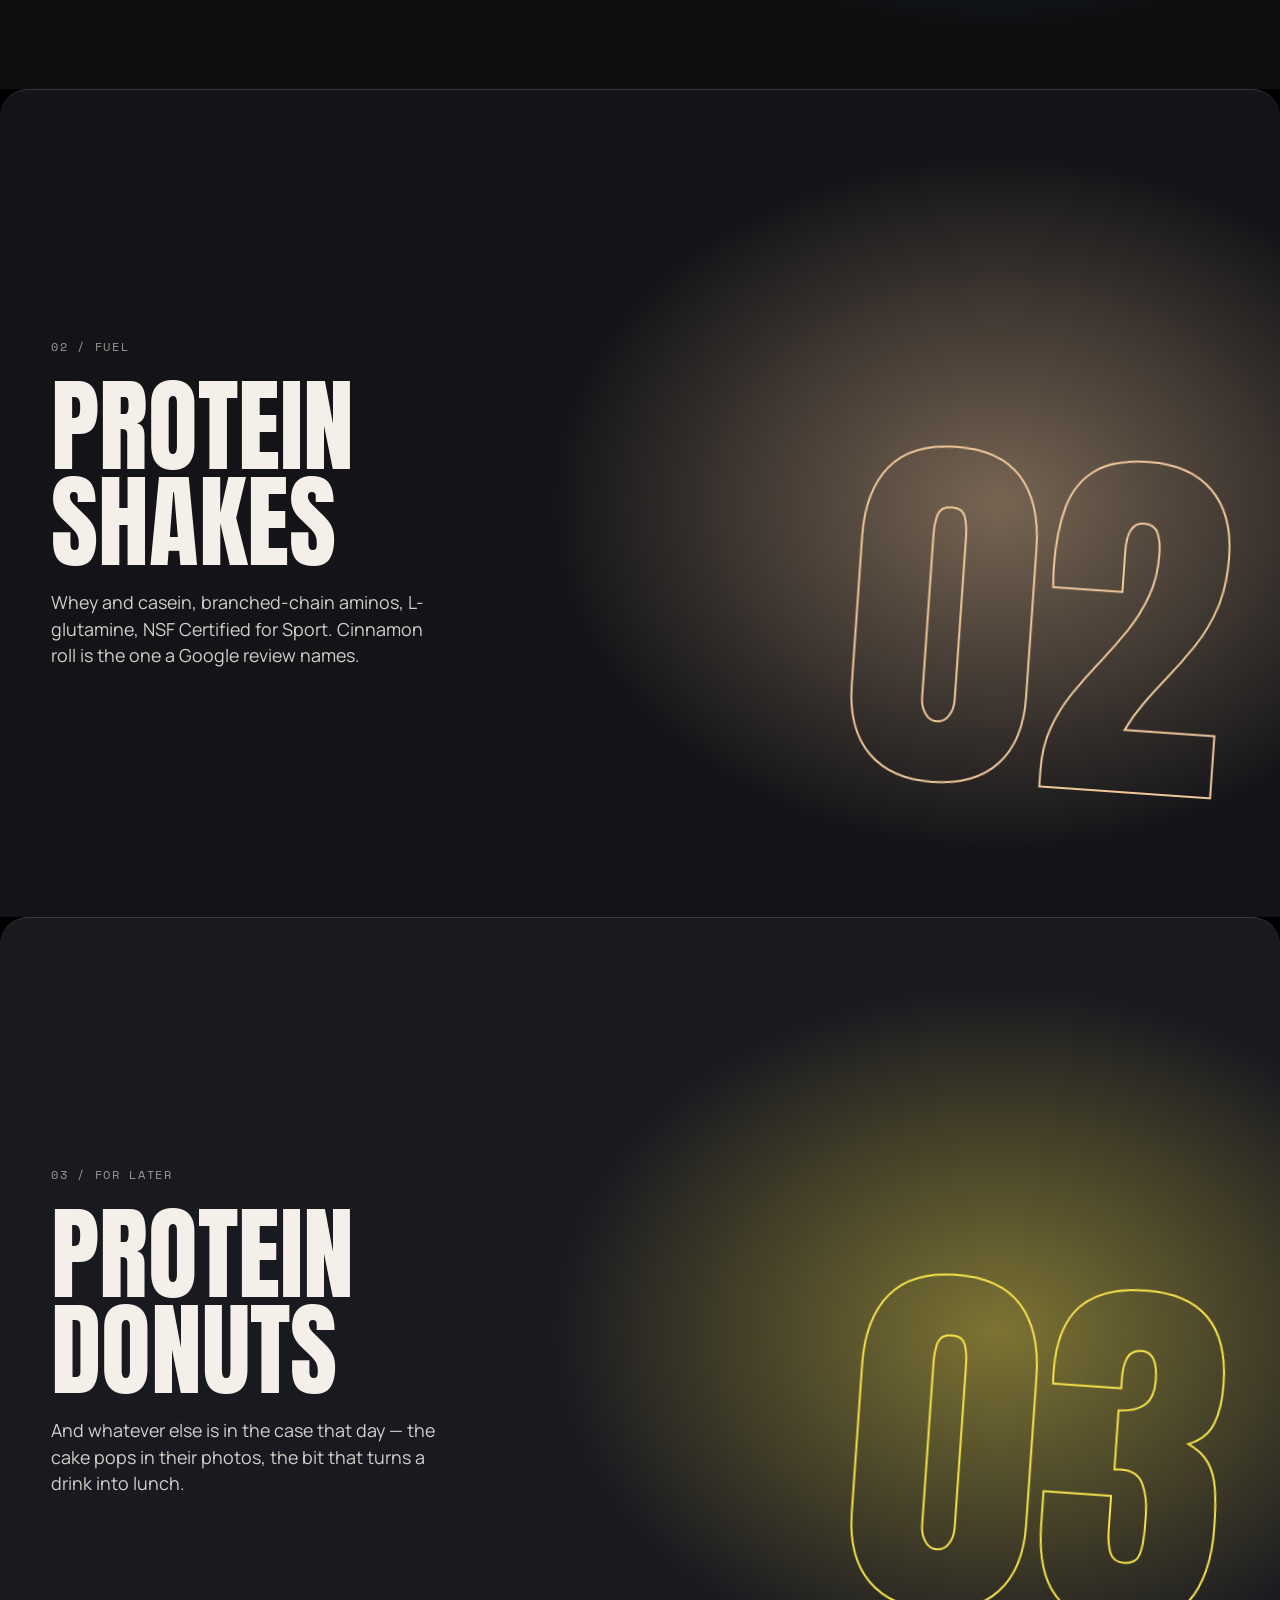
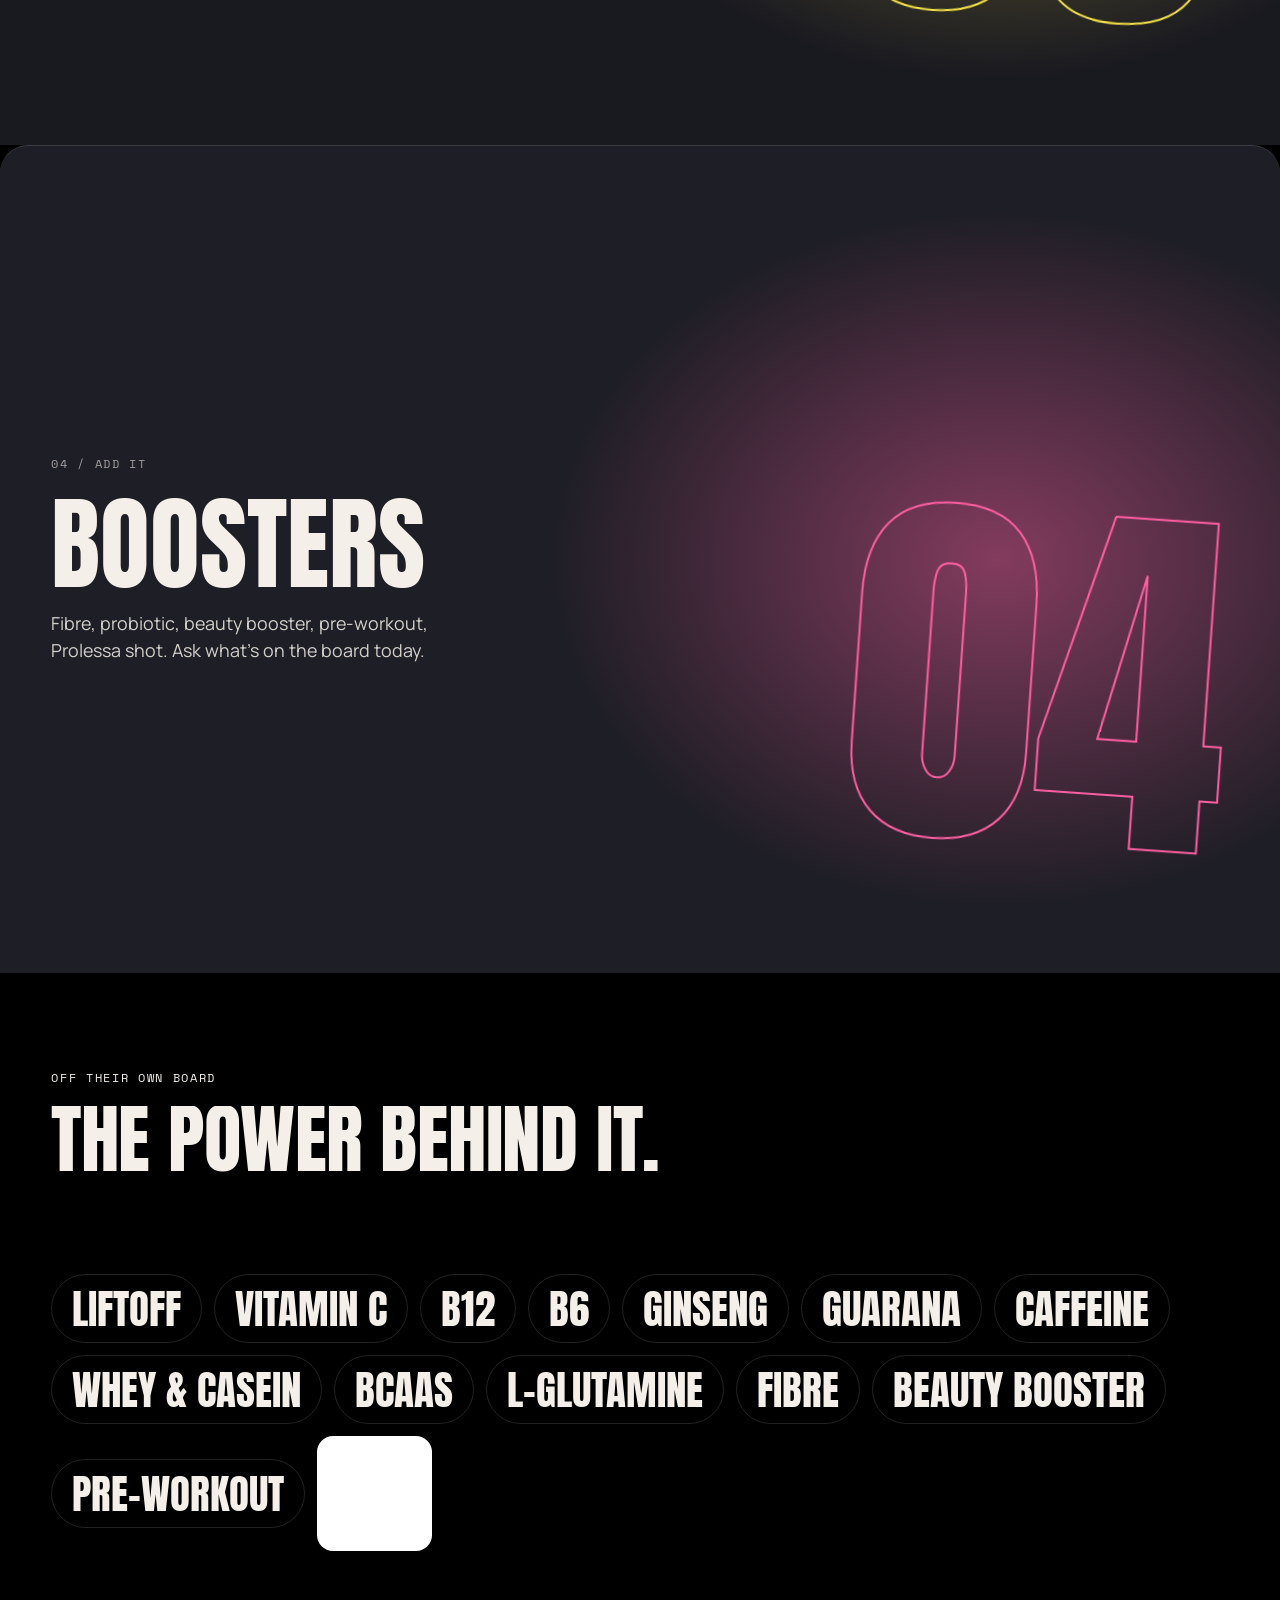
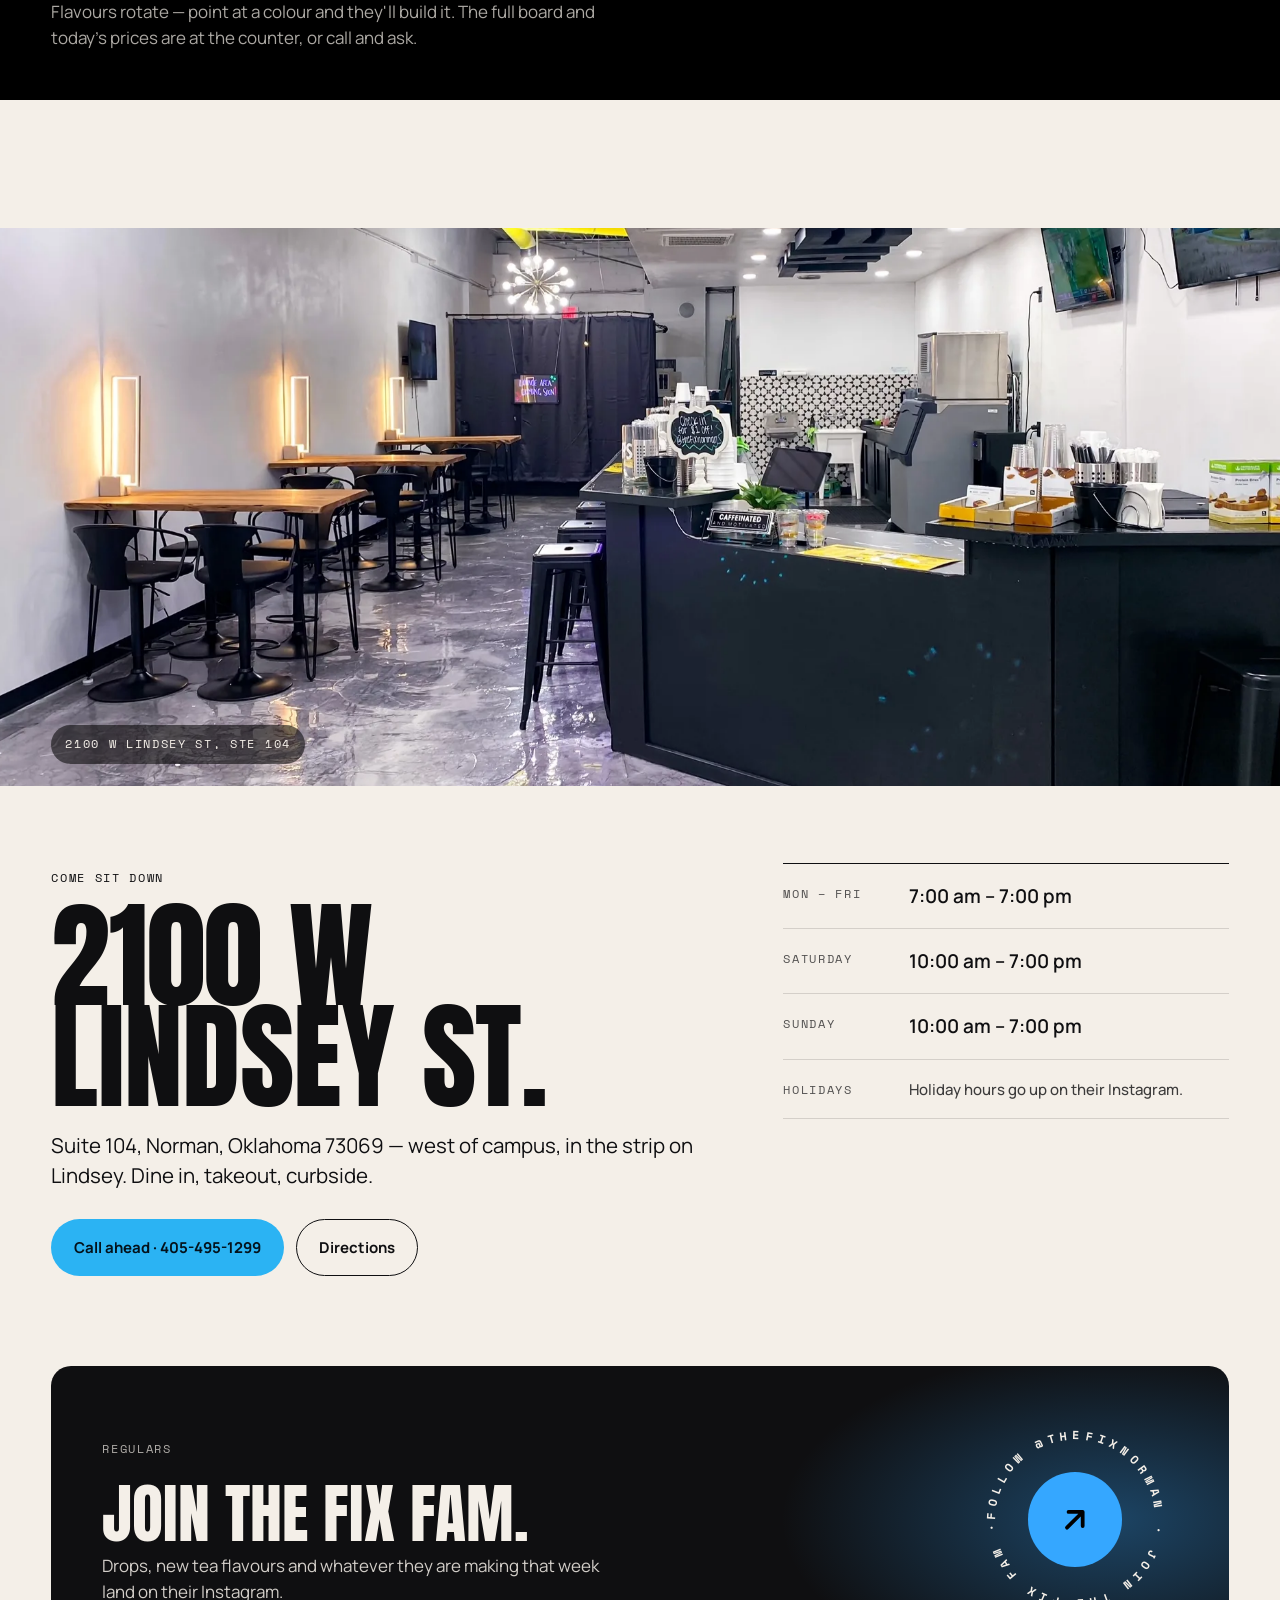
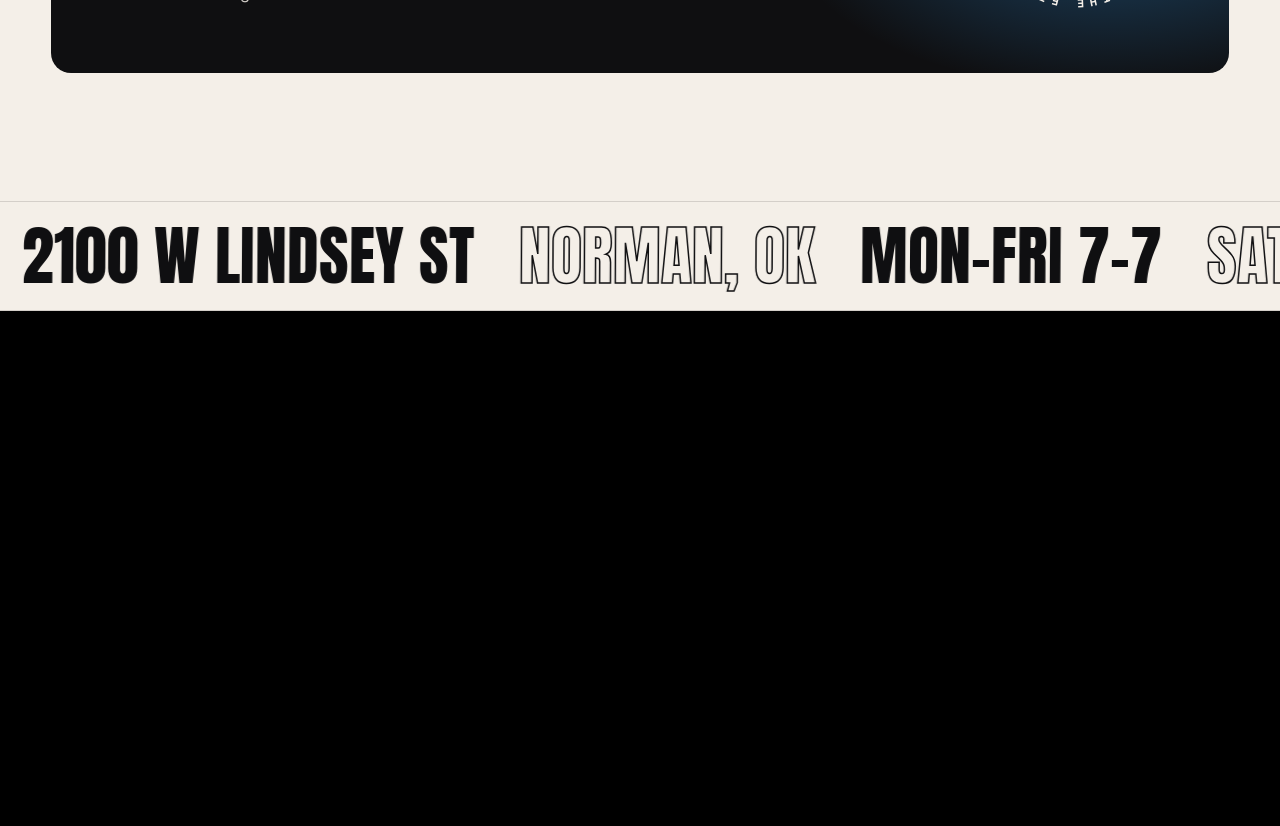
==== commit 12ea5153: "Smooth the Rainbow and Sunset cup outlines The cups step inward where the ribbed base starts, and on" ====
--- a/index.html
+++ b/index.html
@@ -17,7 +17,7 @@
 <link rel="preconnect" href="https://fonts.gstatic.com" crossorigin>
 <link href="https://fonts.googleapis.com/css2?family=Anton&family=Bebas+Neue&family=Archivo+Black&family=Caveat:wght@600;700&family=Manrope:wght@400;500;600;700&family=Space+Mono:wght@400;700&display=swap" rel="stylesheet">
 <link rel="preload" as="image" href="img/01-cup.webp">
-<link rel="stylesheet" href="css/site.css?v=202609161032">
+<link rel="stylesheet" href="css/site.css?v=202609161053">
 </head>
 <body>
 
@@ -291,10 +291,10 @@
   </div>
 </footer>
 
-<script src="js/vendor/gsap.min.js?v=202609161032"></script>
-<script src="js/vendor/ScrollTrigger.min.js?v=202609161032"></script>
-<script src="js/vendor/lenis.min.js?v=202609161032"></script>
-<script src="js/manifest.js?v=202609161032"></script>
-<script src="js/loadout.js?v=202609161032"></script>
+<script src="js/vendor/gsap.min.js?v=202609161053"></script>
+<script src="js/vendor/ScrollTrigger.min.js?v=202609161053"></script>
+<script src="js/vendor/lenis.min.js?v=202609161053"></script>
+<script src="js/manifest.js?v=202609161053"></script>
+<script src="js/loadout.js?v=202609161053"></script>
 </body>
 </html>
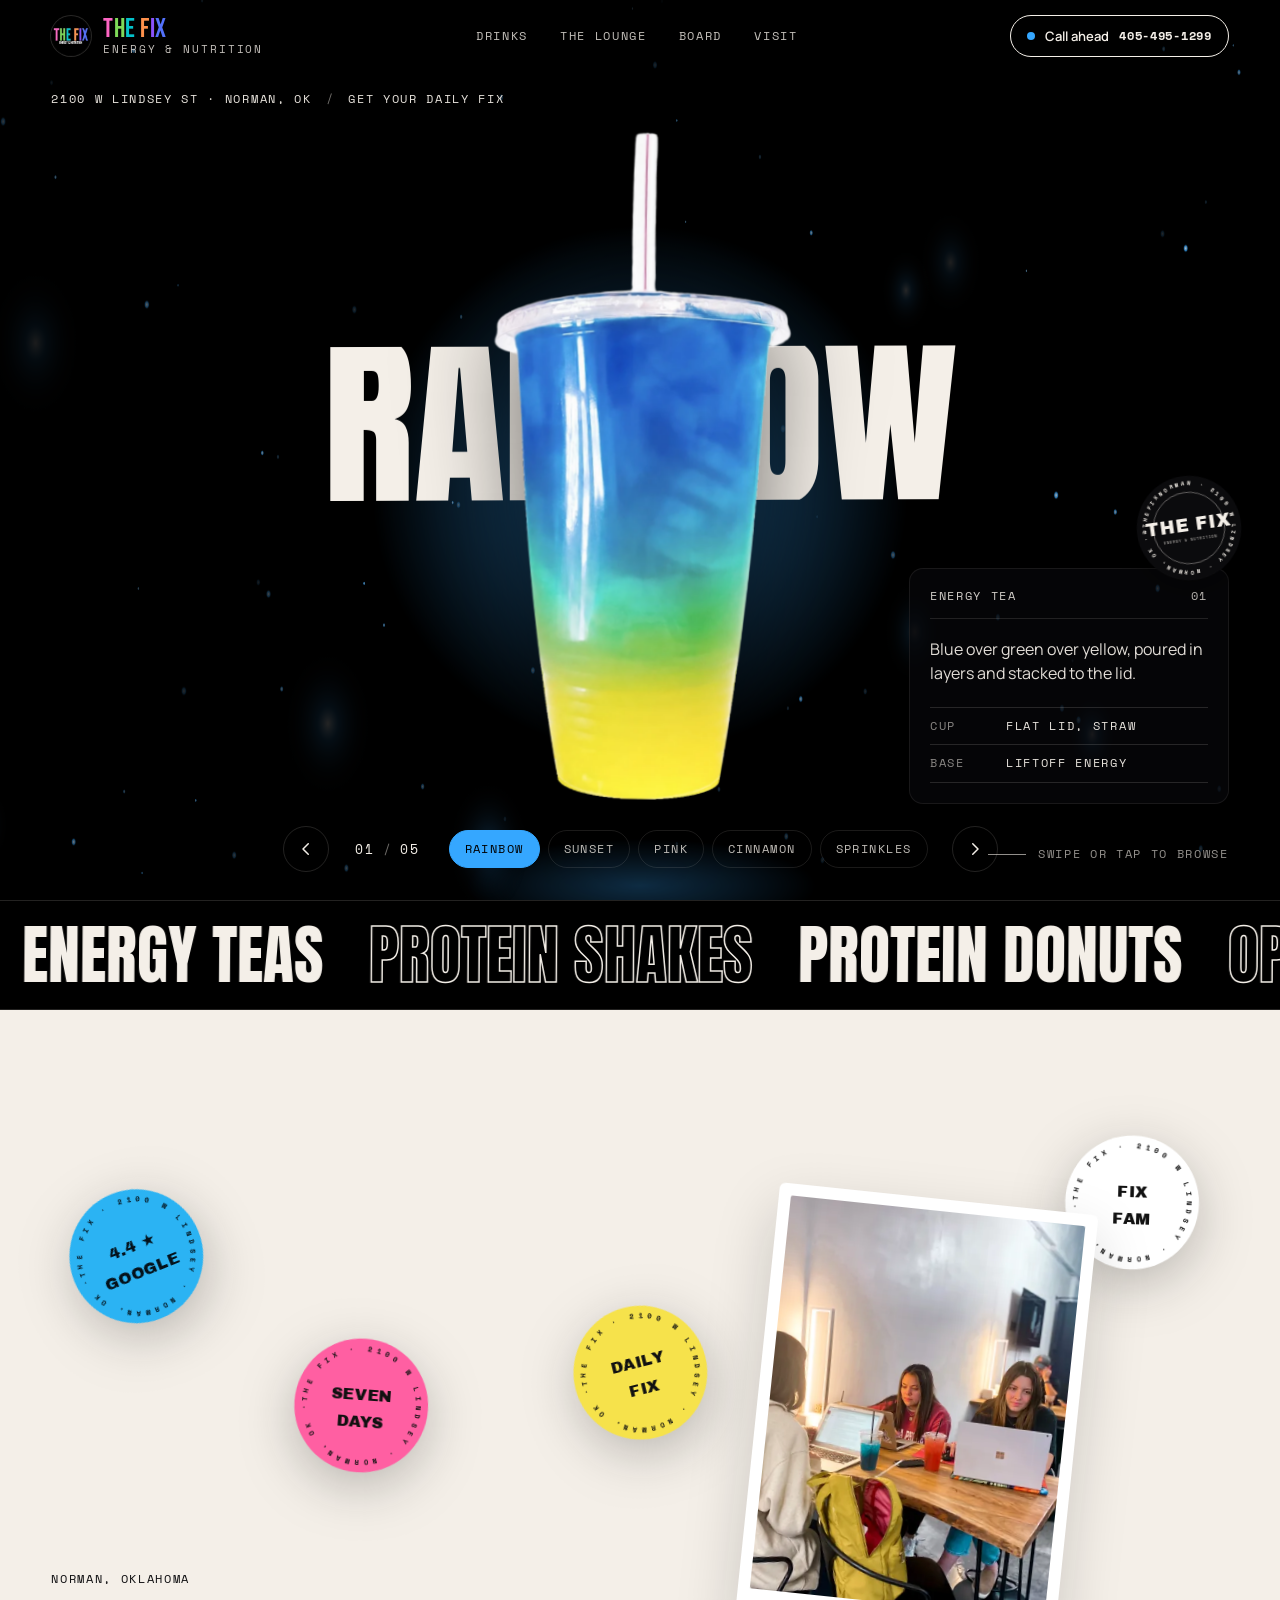
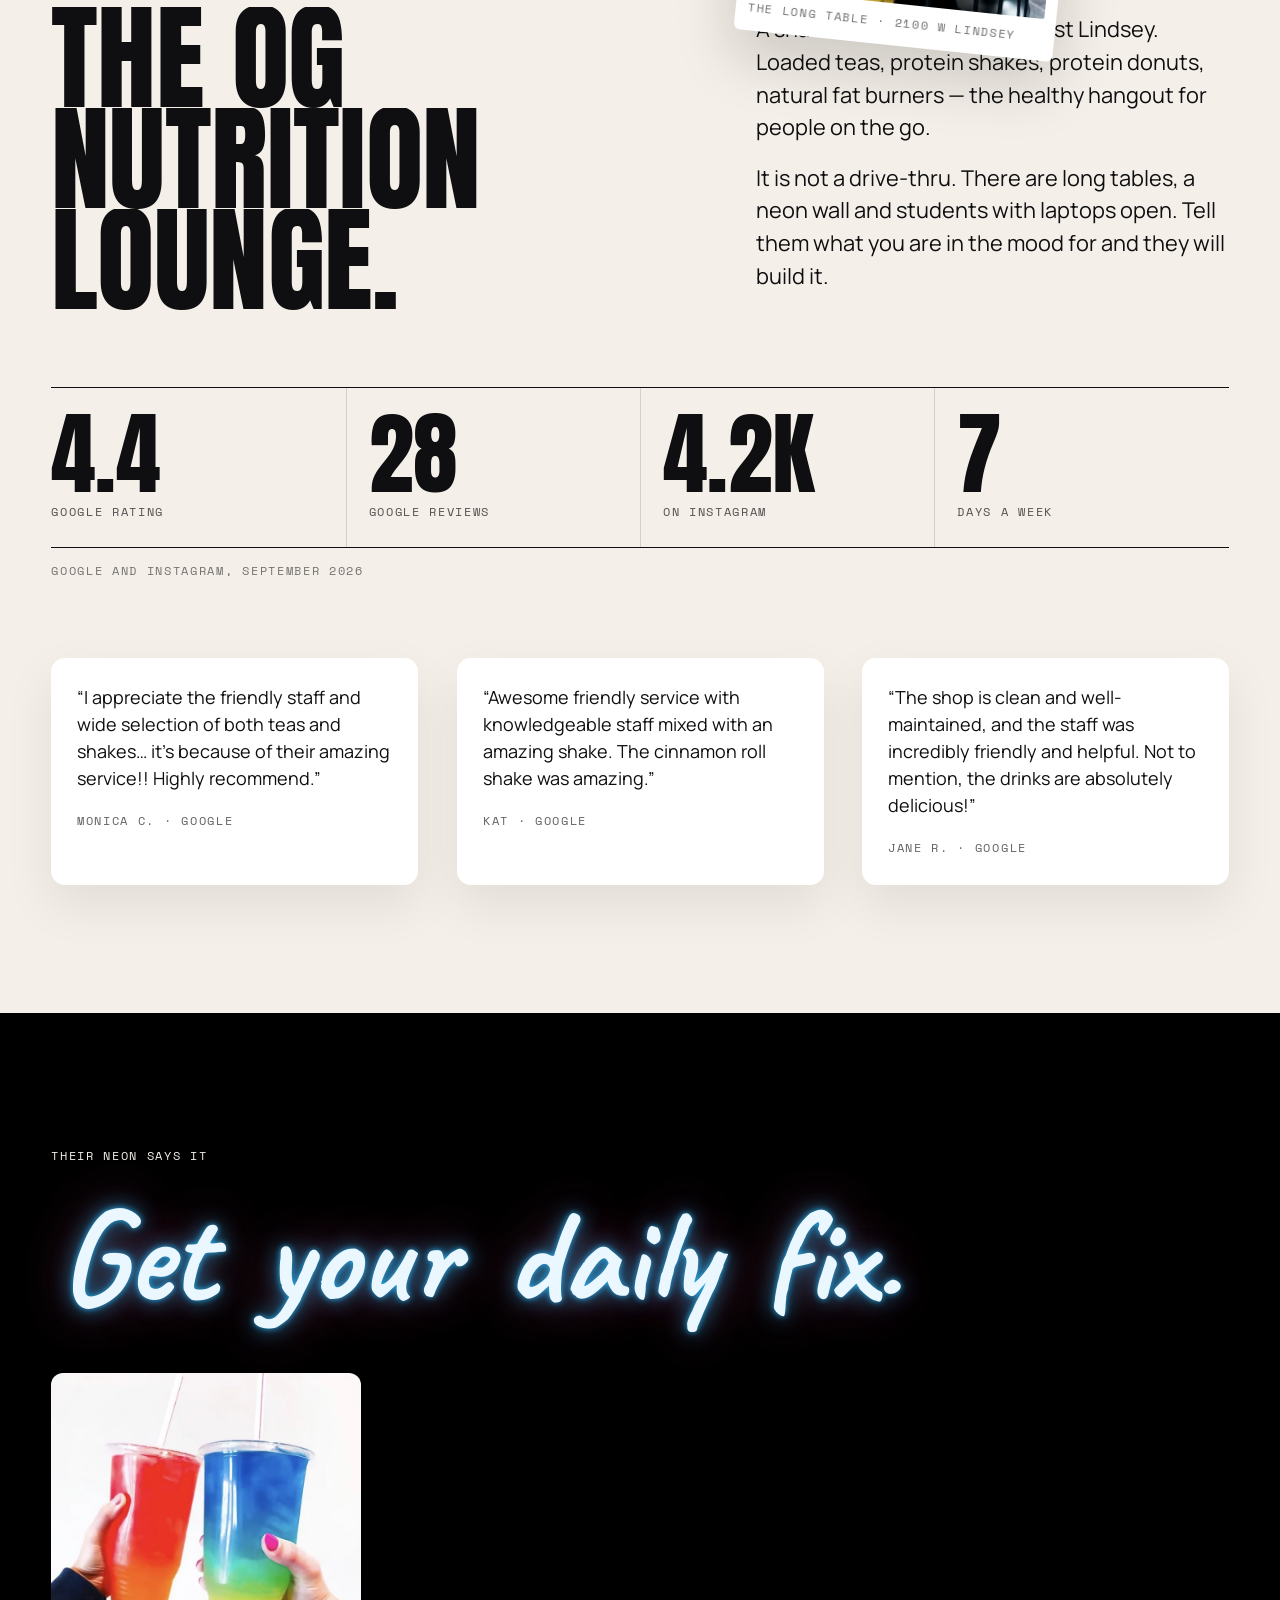
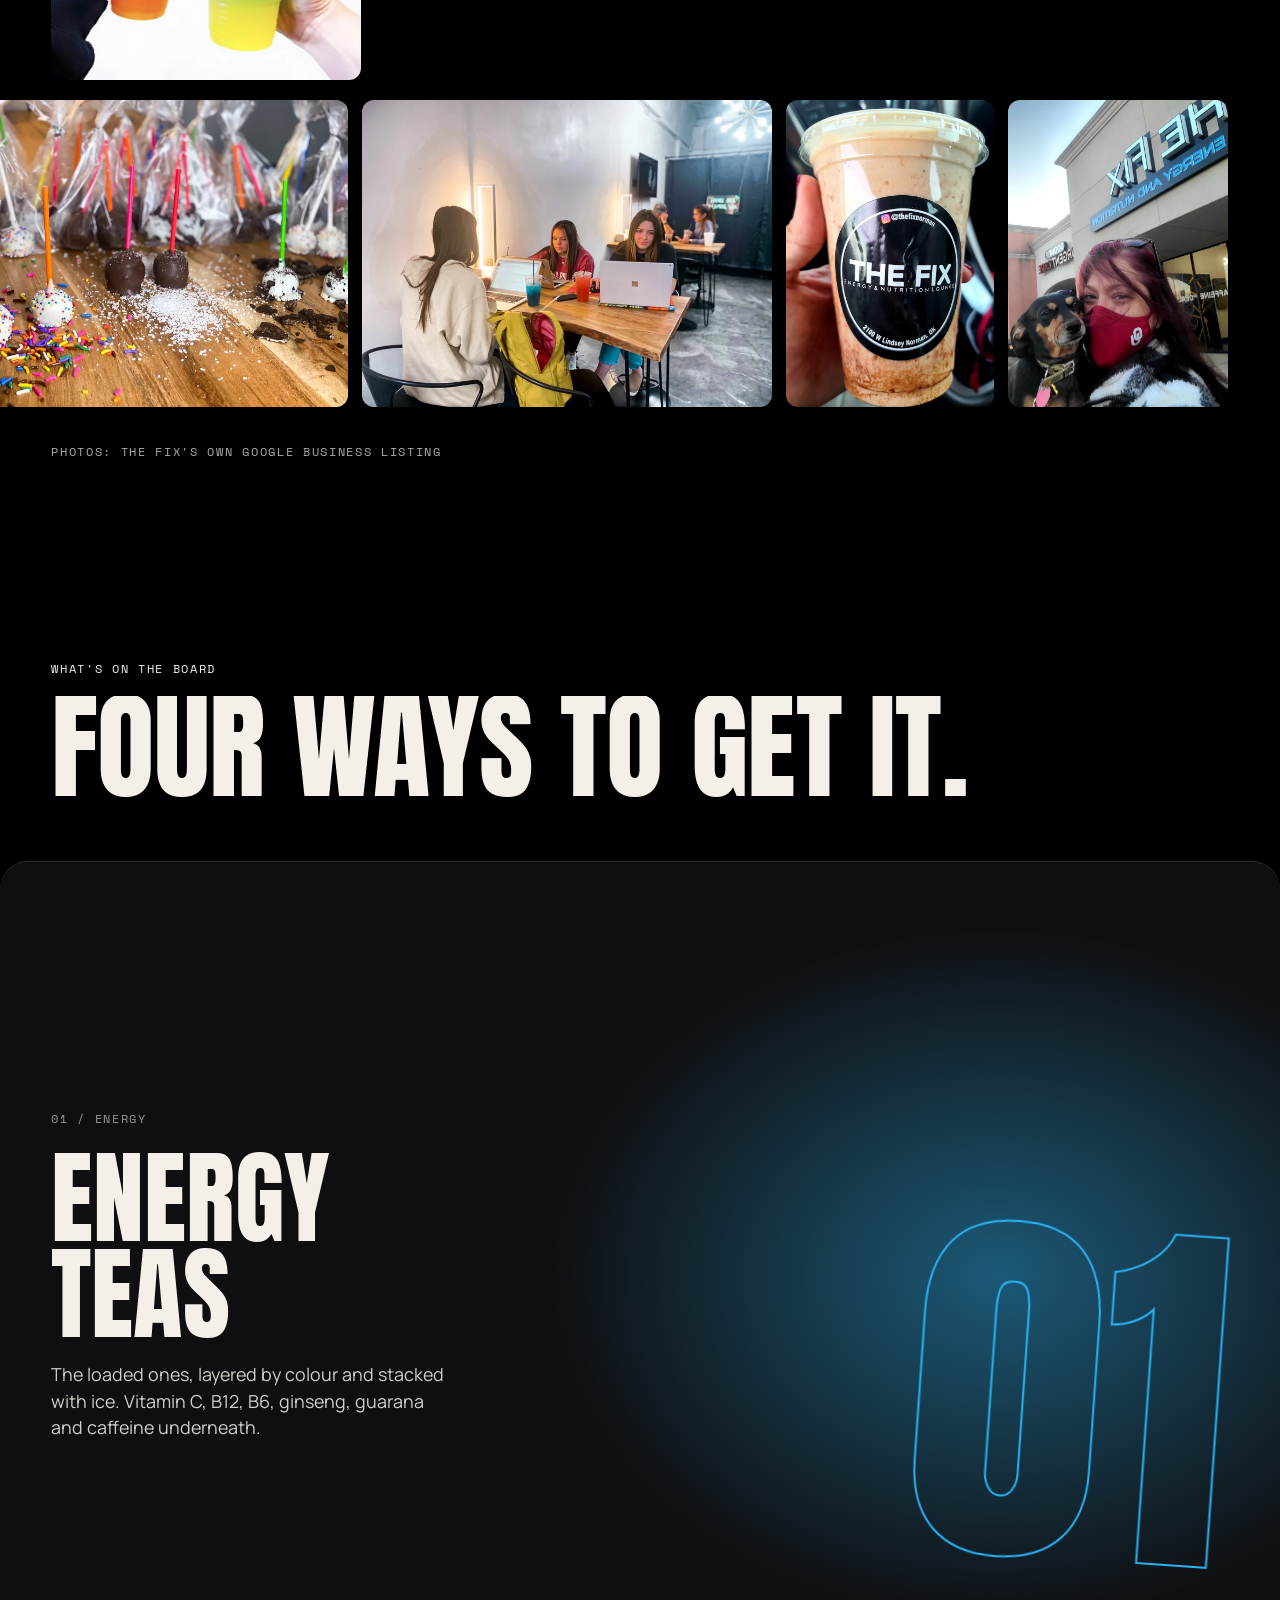
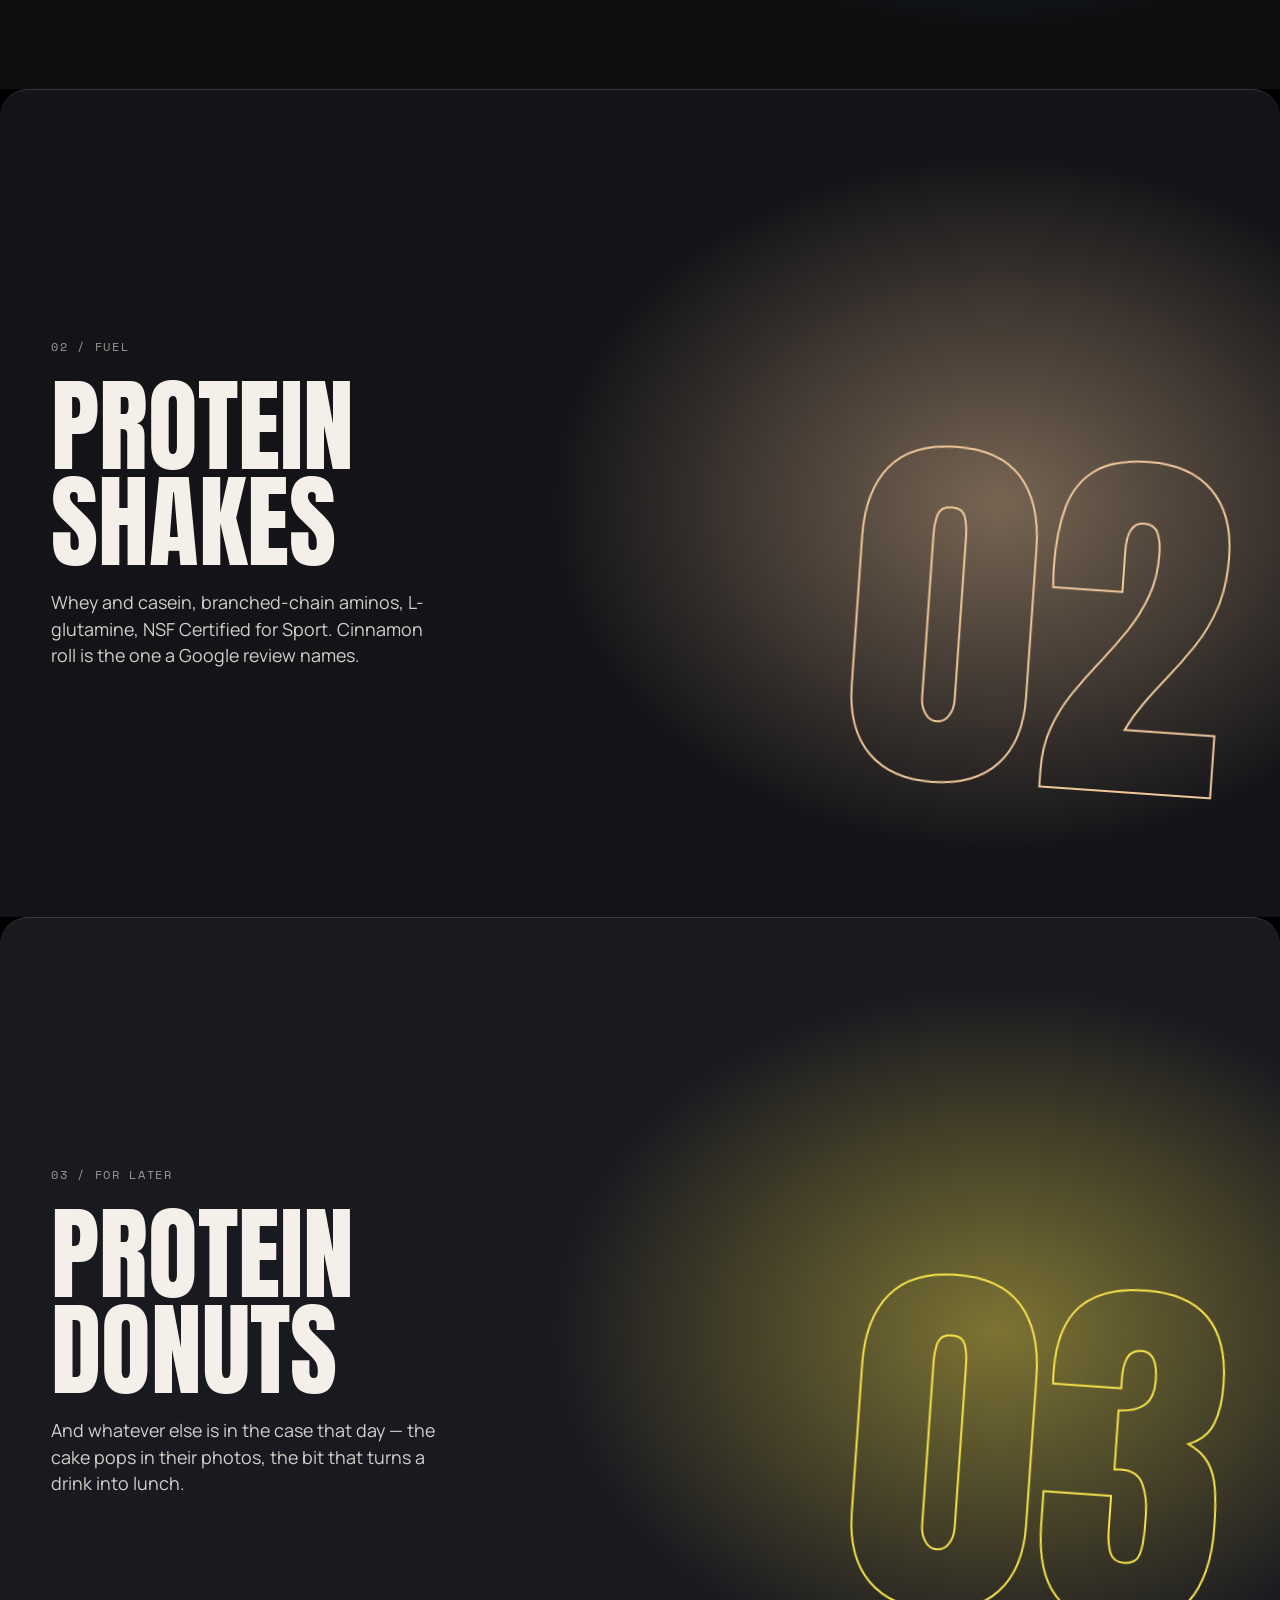
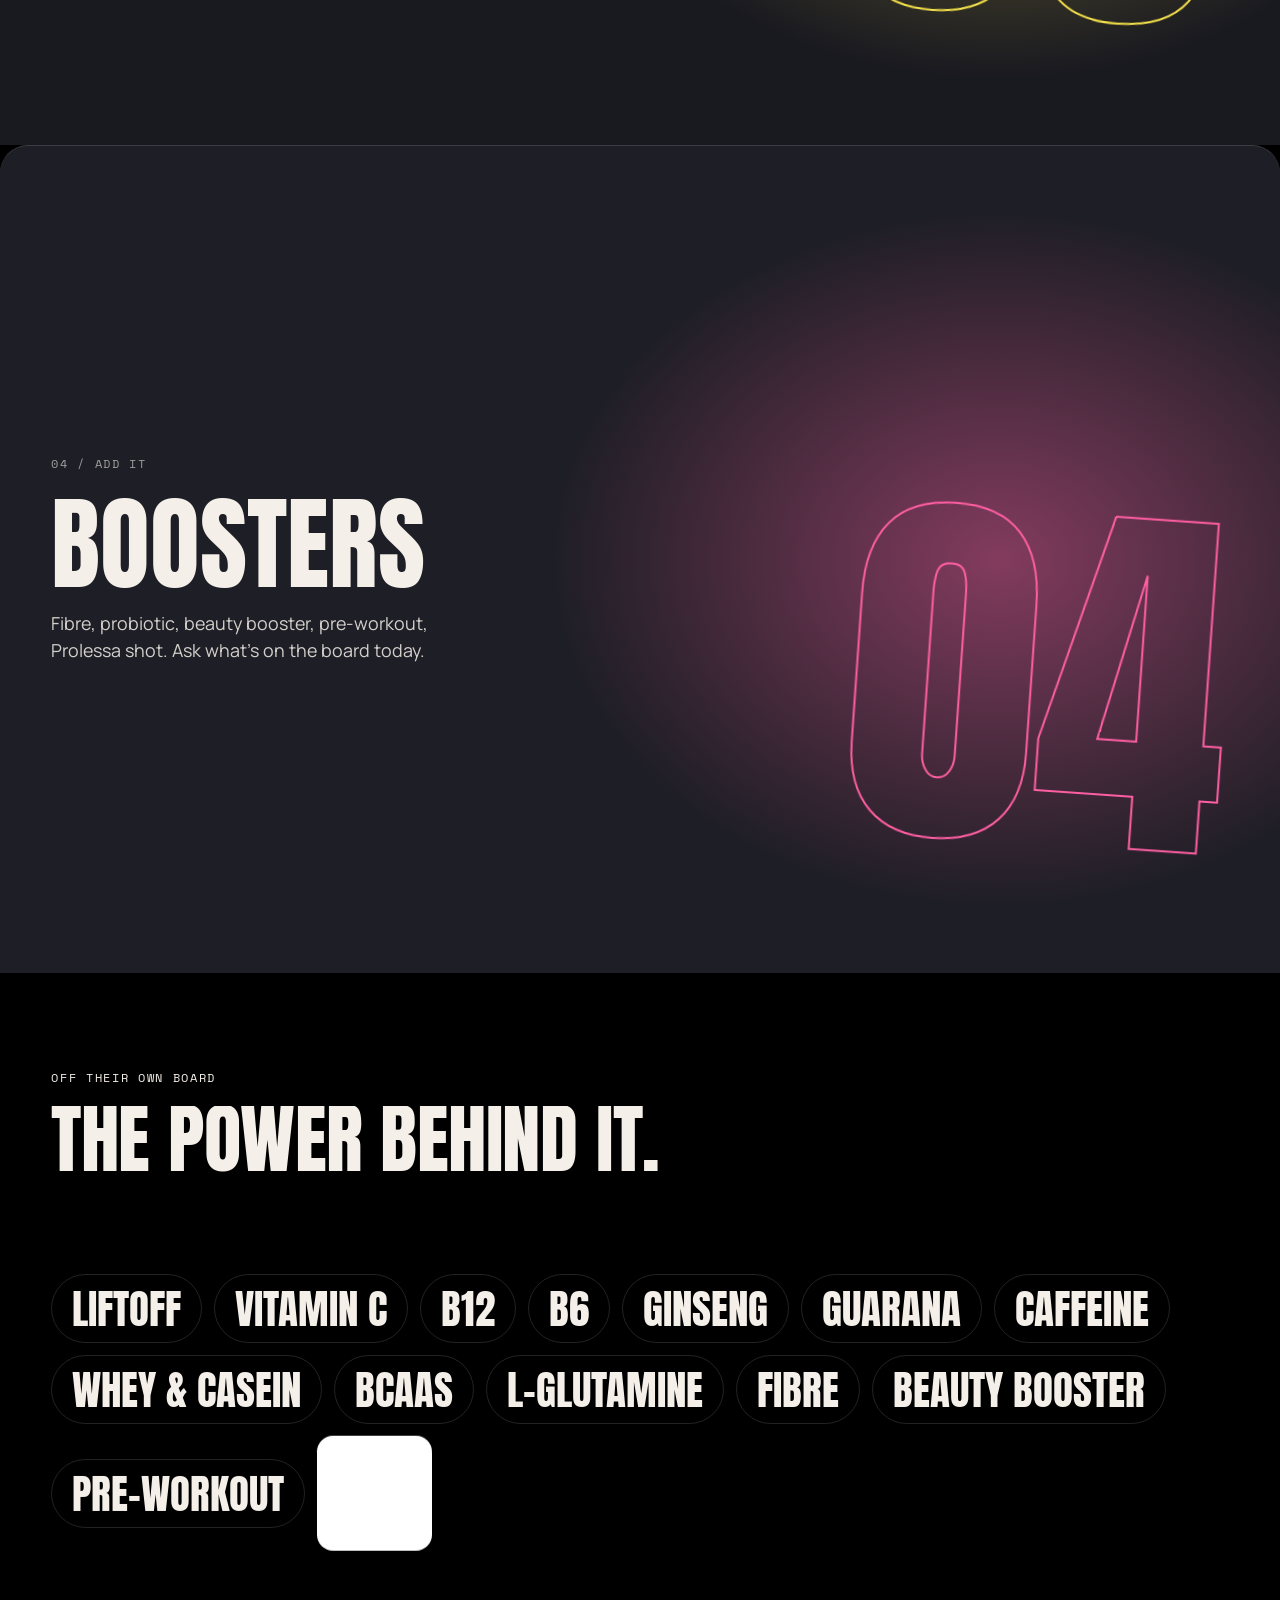
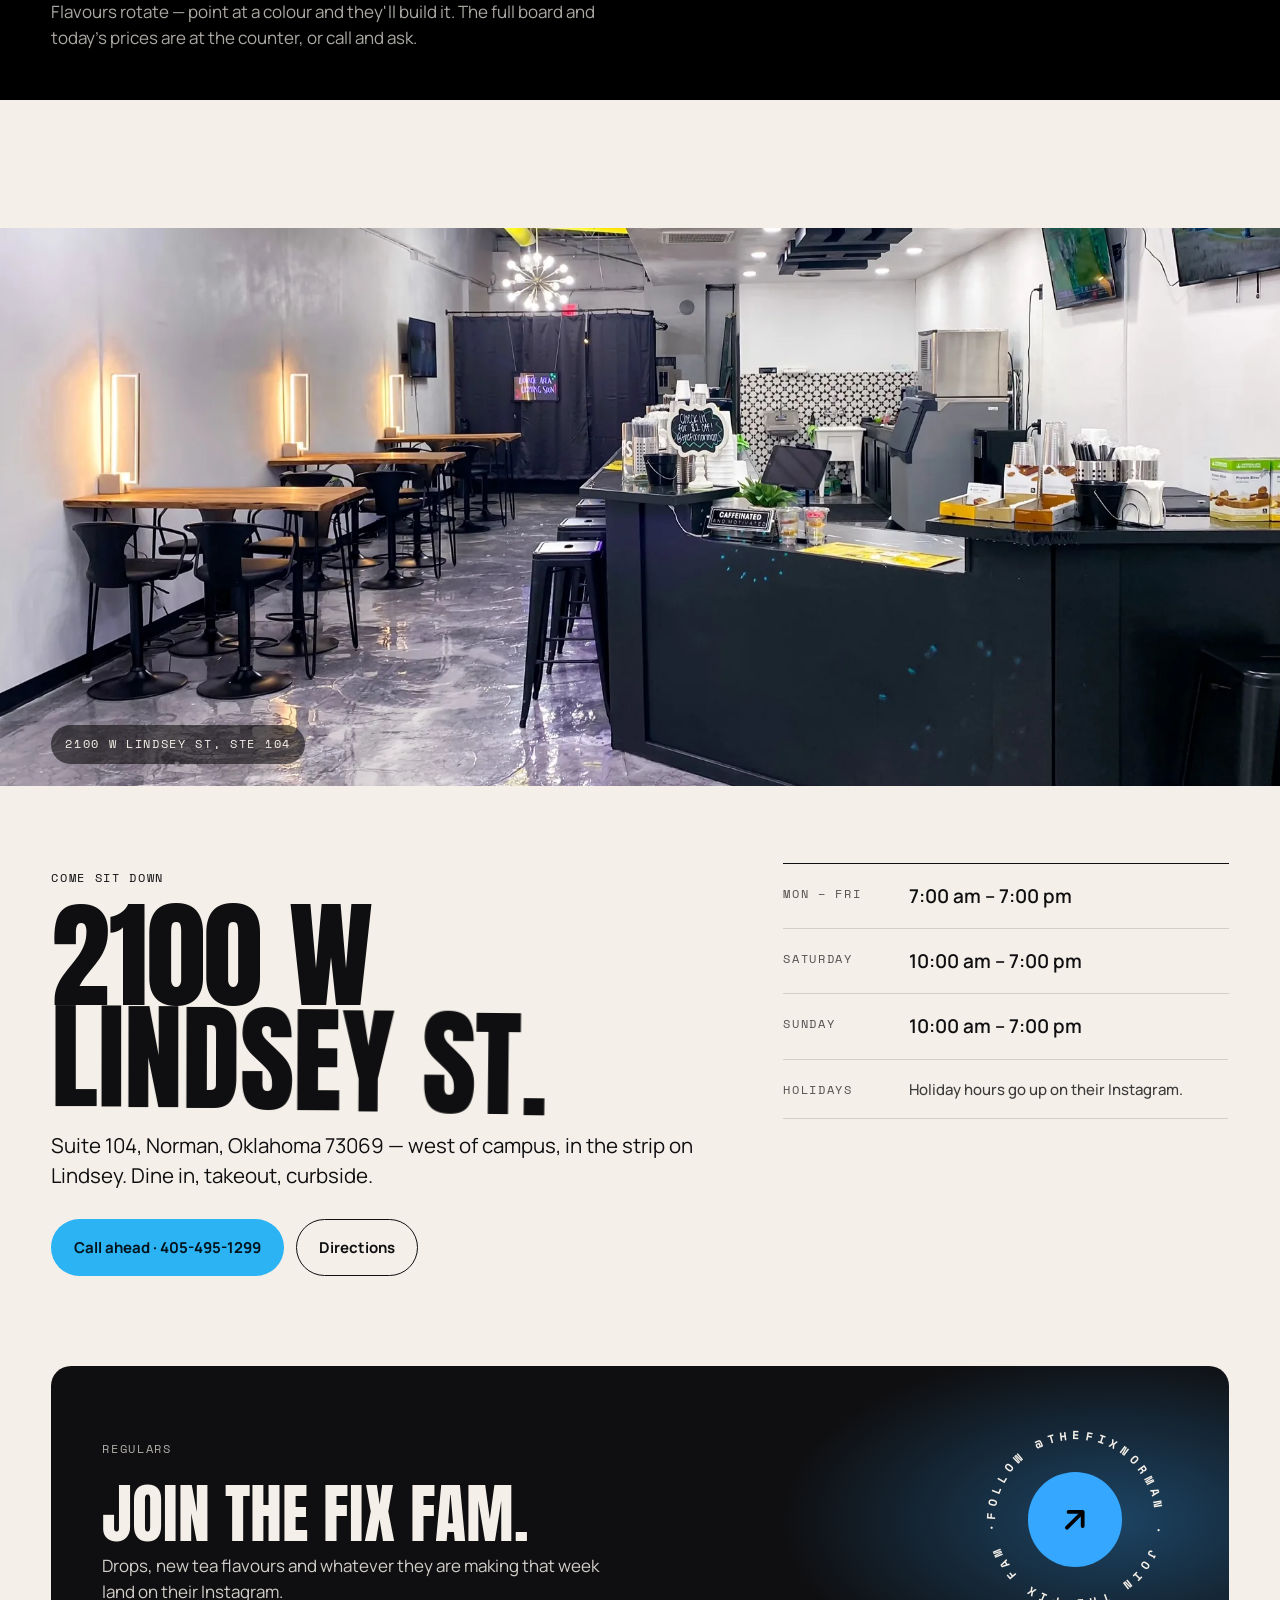
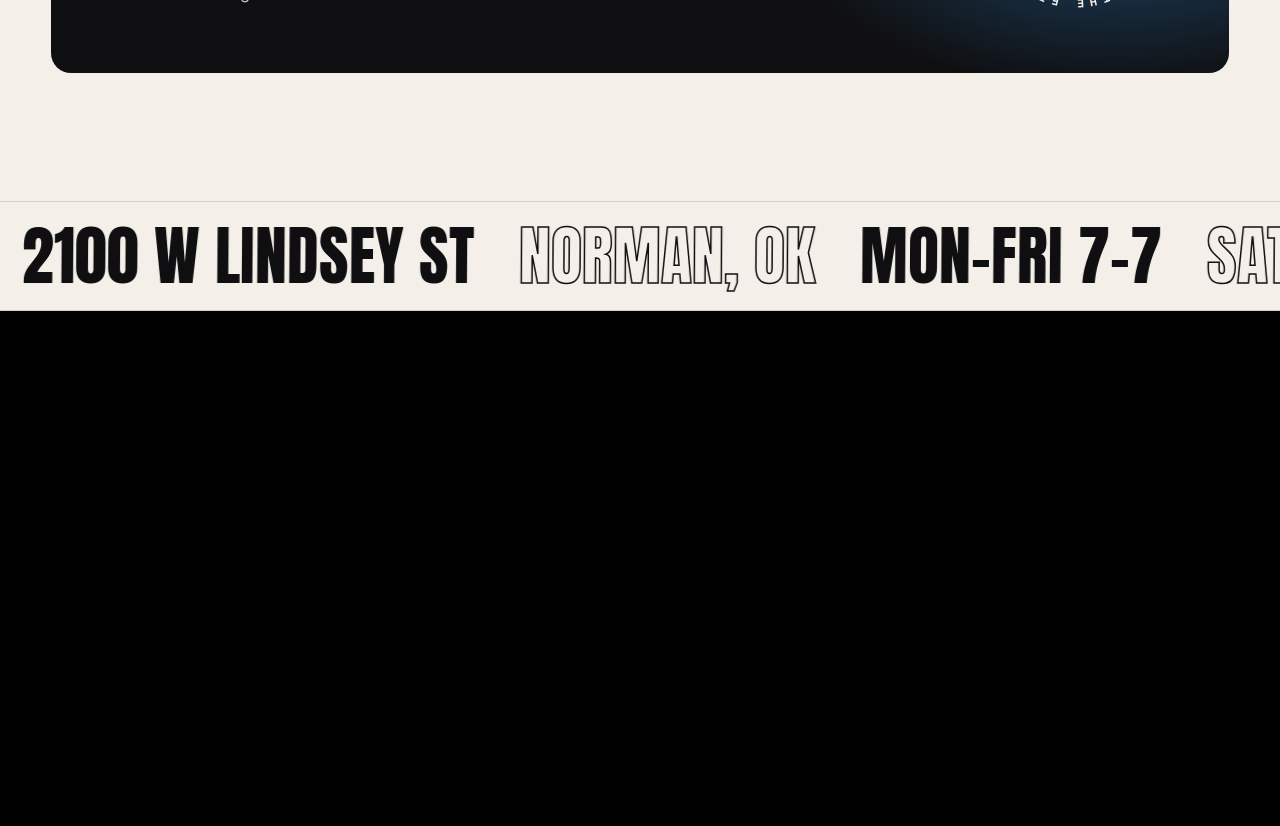
==== commit 28125186: "Cache-bust the hero cup images like the css and js A phone that had loaded the page kept the old cup" ====
--- a/index.html
+++ b/index.html
@@ -16,8 +16,8 @@
 <link rel="preconnect" href="https://fonts.googleapis.com">
 <link rel="preconnect" href="https://fonts.gstatic.com" crossorigin>
 <link href="https://fonts.googleapis.com/css2?family=Anton&family=Bebas+Neue&family=Archivo+Black&family=Caveat:wght@600;700&family=Manrope:wght@400;500;600;700&family=Space+Mono:wght@400;700&display=swap" rel="stylesheet">
-<link rel="preload" as="image" href="img/01-cup.webp">
-<link rel="stylesheet" href="css/site.css?v=202609161053">
+<link rel="preload" as="image" href="img/01-cup.webp?v=202609161055">
+<link rel="stylesheet" href="css/site.css?v=202609161055">
 </head>
 <body>
 
@@ -63,11 +63,11 @@
     </div>
 
     <div class="rig" aria-hidden="true">
-      <div class="slot is-vis" data-i="0"><picture><source media="(max-width:820px)" srcset="img/01-cup-m.webp"><img class="poster" src="img/01-cup.webp" alt="" decoding="async" fetchpriority="high"></picture></div>
-      <div class="slot" data-i="1"><picture><source media="(max-width:820px)" srcset="img/02-cup-m.webp"><img class="poster" src="img/02-cup.webp" alt="" decoding="async" loading="lazy"></picture></div>
-      <div class="slot" data-i="2"><picture><source media="(max-width:820px)" srcset="img/03-cup-m.webp"><img class="poster" src="img/03-cup.webp" alt="" decoding="async" loading="lazy"></picture></div>
-      <div class="slot" data-i="3"><picture><source media="(max-width:820px)" srcset="img/04-cup-m.webp"><img class="poster" src="img/04-cup.webp" alt="" decoding="async" loading="lazy"></picture></div>
-      <div class="slot" data-i="4"><picture><source media="(max-width:820px)" srcset="img/05-cup-m.webp"><img class="poster" src="img/05-cup.webp" alt="" decoding="async" loading="lazy"></picture></div>
+      <div class="slot is-vis" data-i="0"><picture><source media="(max-width:820px)" srcset="img/01-cup-m.webp?v=202609161055"><img class="poster" src="img/01-cup.webp?v=202609161055" alt="" decoding="async" fetchpriority="high"></picture></div>
+      <div class="slot" data-i="1"><picture><source media="(max-width:820px)" srcset="img/02-cup-m.webp?v=202609161055"><img class="poster" src="img/02-cup.webp?v=202609161055" alt="" decoding="async" loading="lazy"></picture></div>
+      <div class="slot" data-i="2"><picture><source media="(max-width:820px)" srcset="img/03-cup-m.webp?v=202609161055"><img class="poster" src="img/03-cup.webp?v=202609161055" alt="" decoding="async" loading="lazy"></picture></div>
+      <div class="slot" data-i="3"><picture><source media="(max-width:820px)" srcset="img/04-cup-m.webp?v=202609161055"><img class="poster" src="img/04-cup.webp?v=202609161055" alt="" decoding="async" loading="lazy"></picture></div>
+      <div class="slot" data-i="4"><picture><source media="(max-width:820px)" srcset="img/05-cup-m.webp?v=202609161055"><img class="poster" src="img/05-cup.webp?v=202609161055" alt="" decoding="async" loading="lazy"></picture></div>
     </div>
 
     <canvas class="fx fx-front" aria-hidden="true"></canvas>
@@ -291,10 +291,10 @@
   </div>
 </footer>
 
-<script src="js/vendor/gsap.min.js?v=202609161053"></script>
-<script src="js/vendor/ScrollTrigger.min.js?v=202609161053"></script>
-<script src="js/vendor/lenis.min.js?v=202609161053"></script>
-<script src="js/manifest.js?v=202609161053"></script>
-<script src="js/loadout.js?v=202609161053"></script>
+<script src="js/vendor/gsap.min.js?v=202609161055"></script>
+<script src="js/vendor/ScrollTrigger.min.js?v=202609161055"></script>
+<script src="js/vendor/lenis.min.js?v=202609161055"></script>
+<script src="js/manifest.js?v=202609161055"></script>
+<script src="js/loadout.js?v=202609161055"></script>
 </body>
 </html>
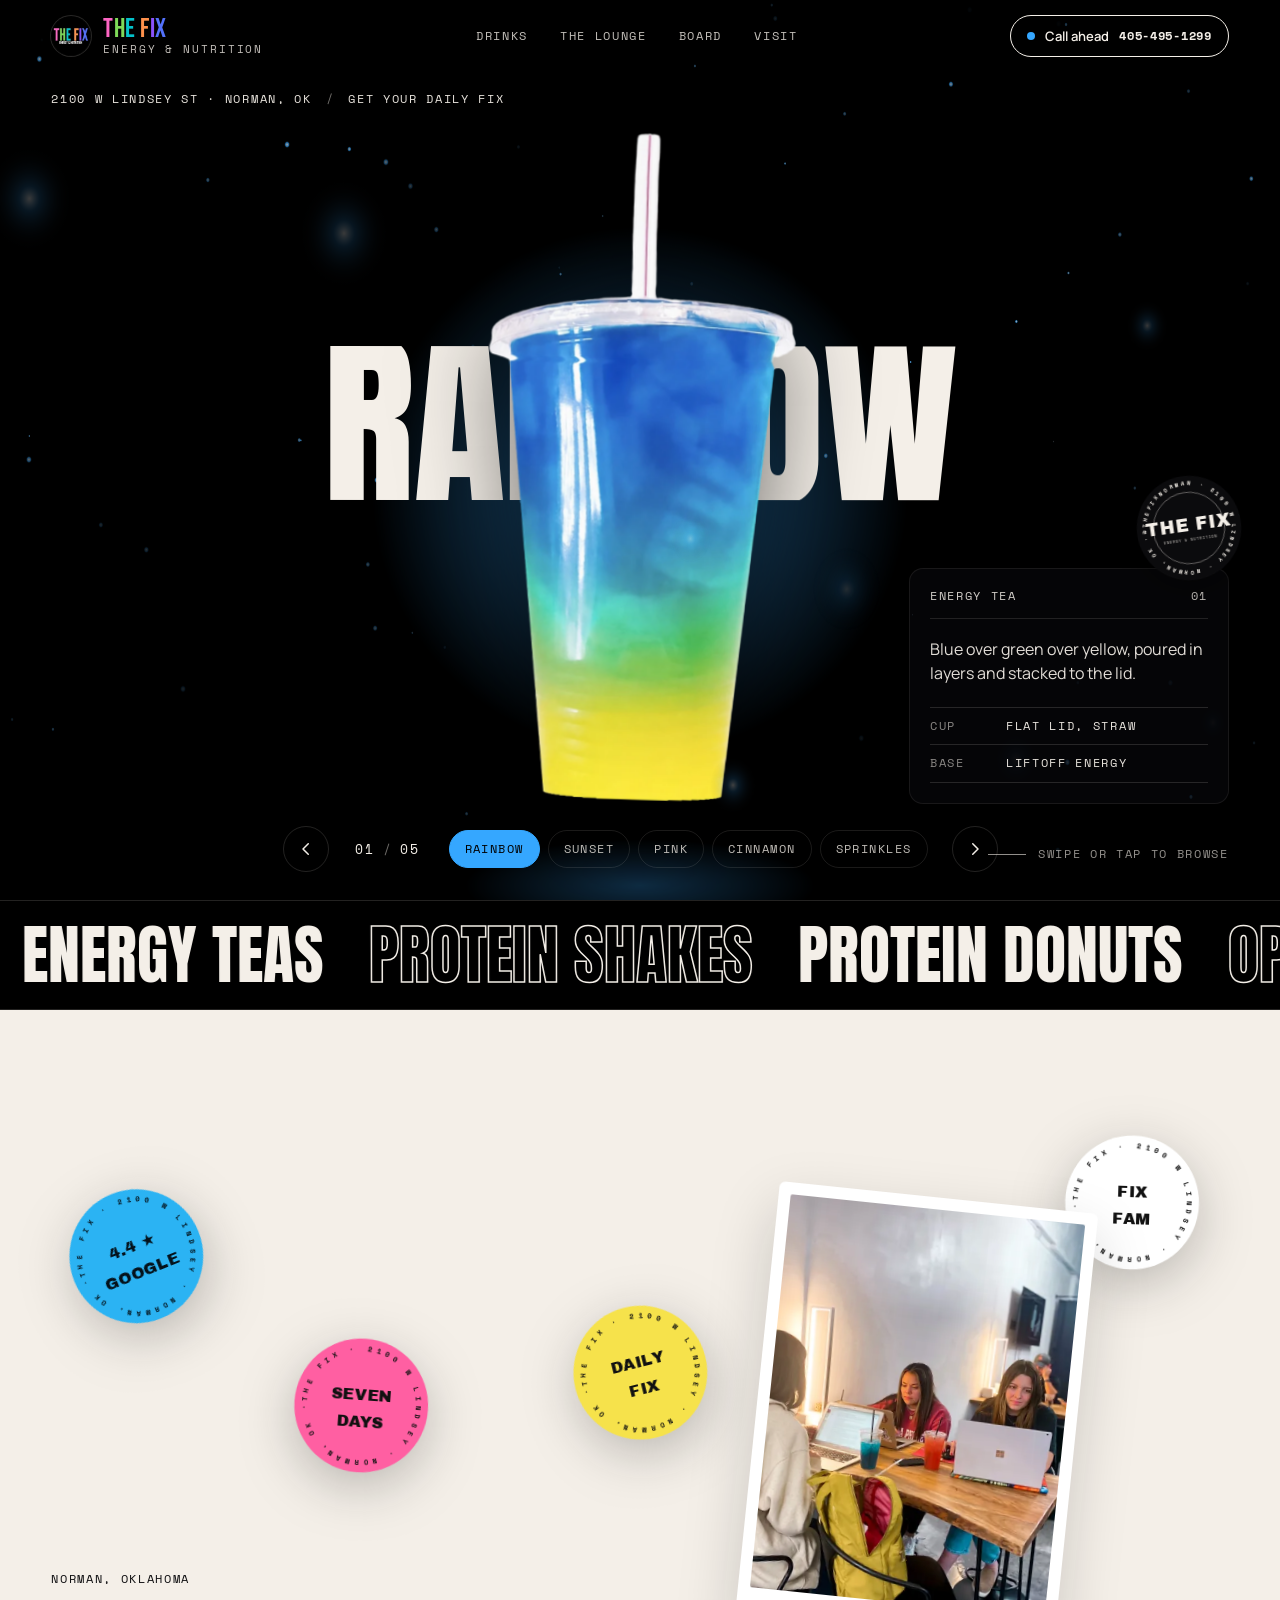
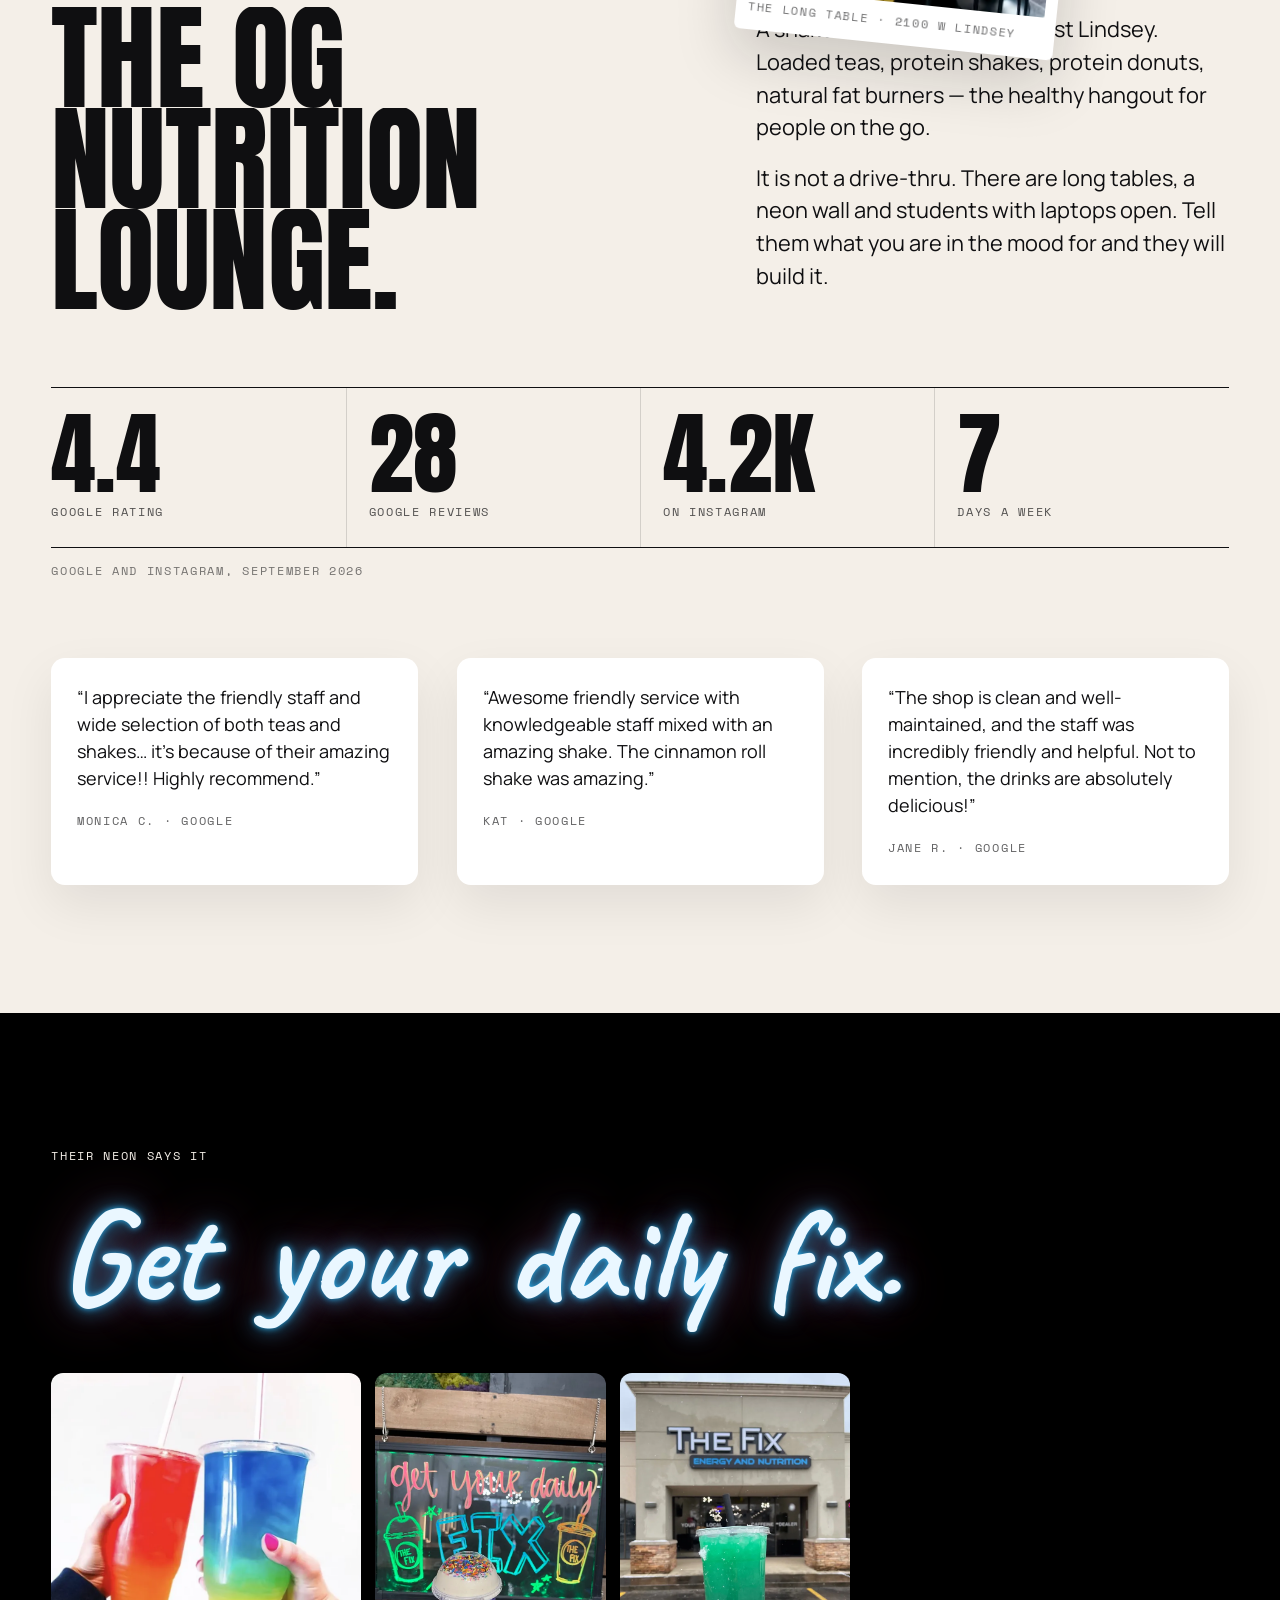
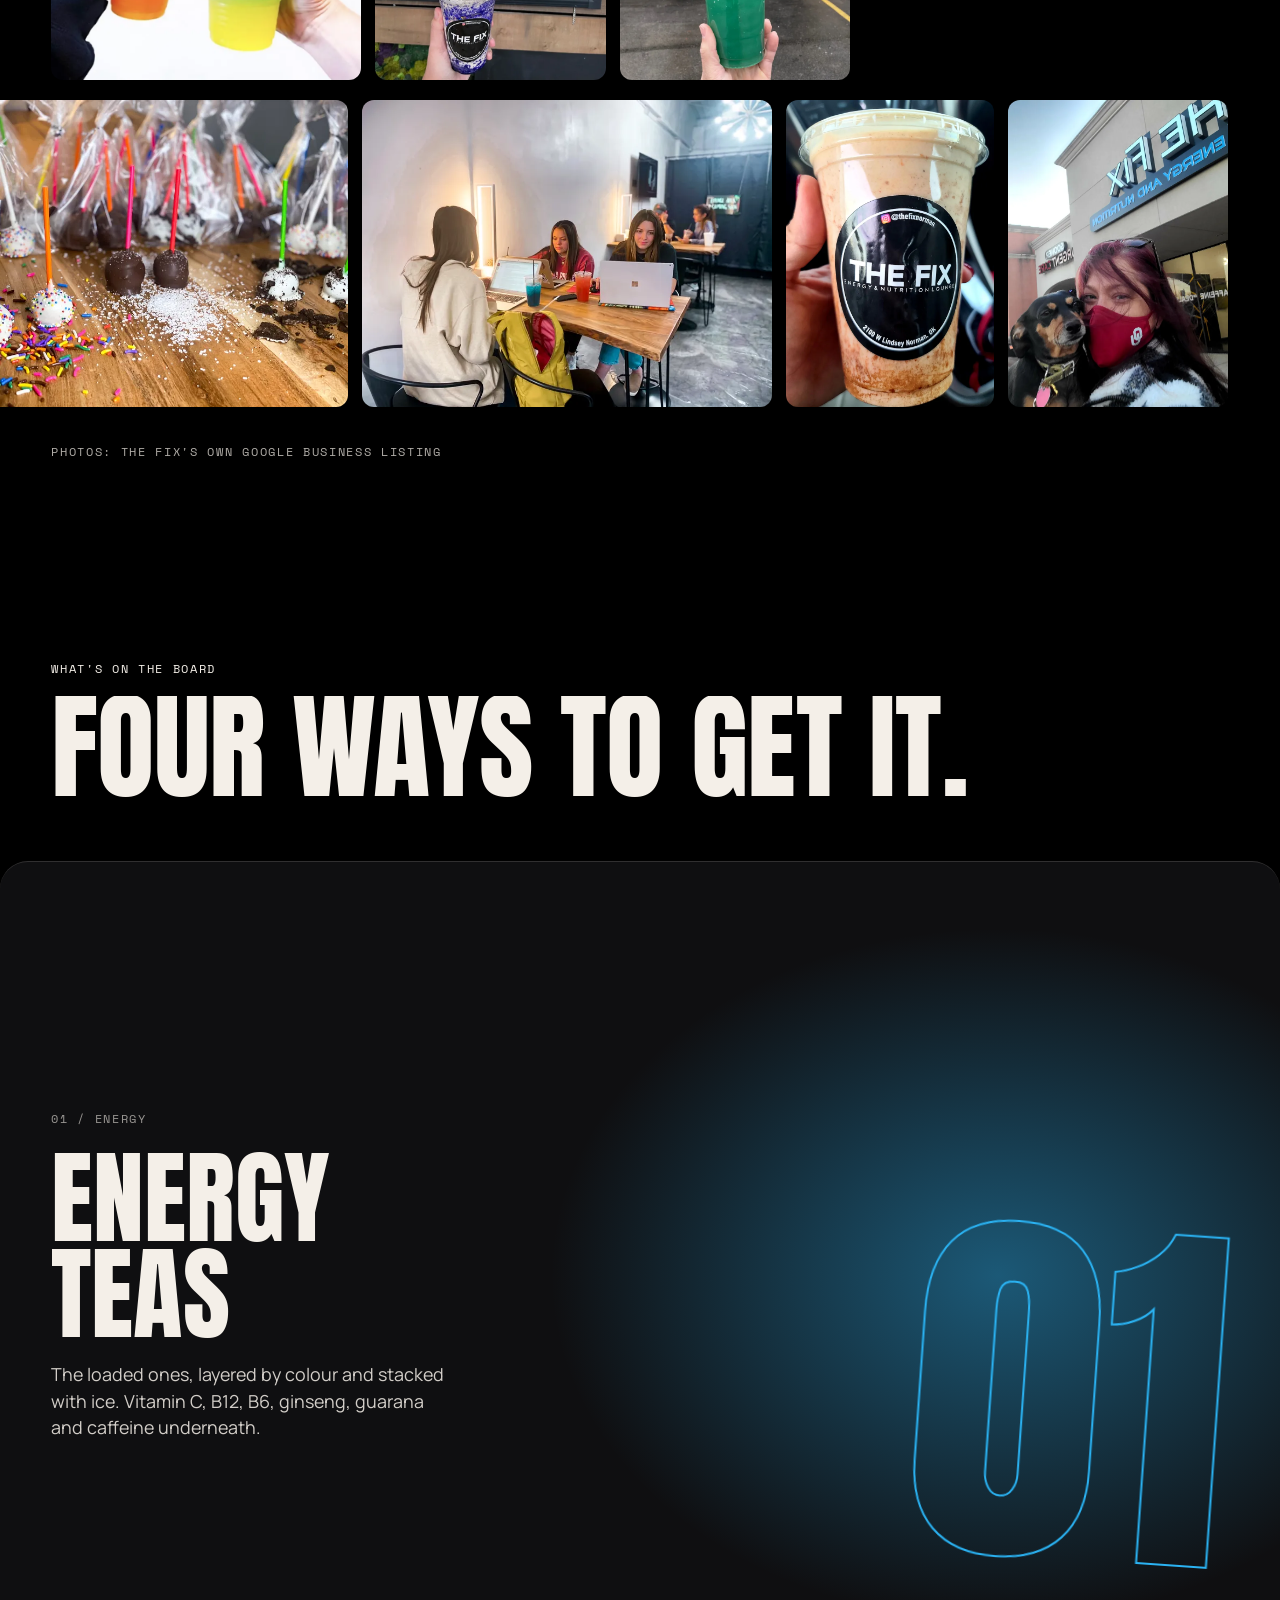
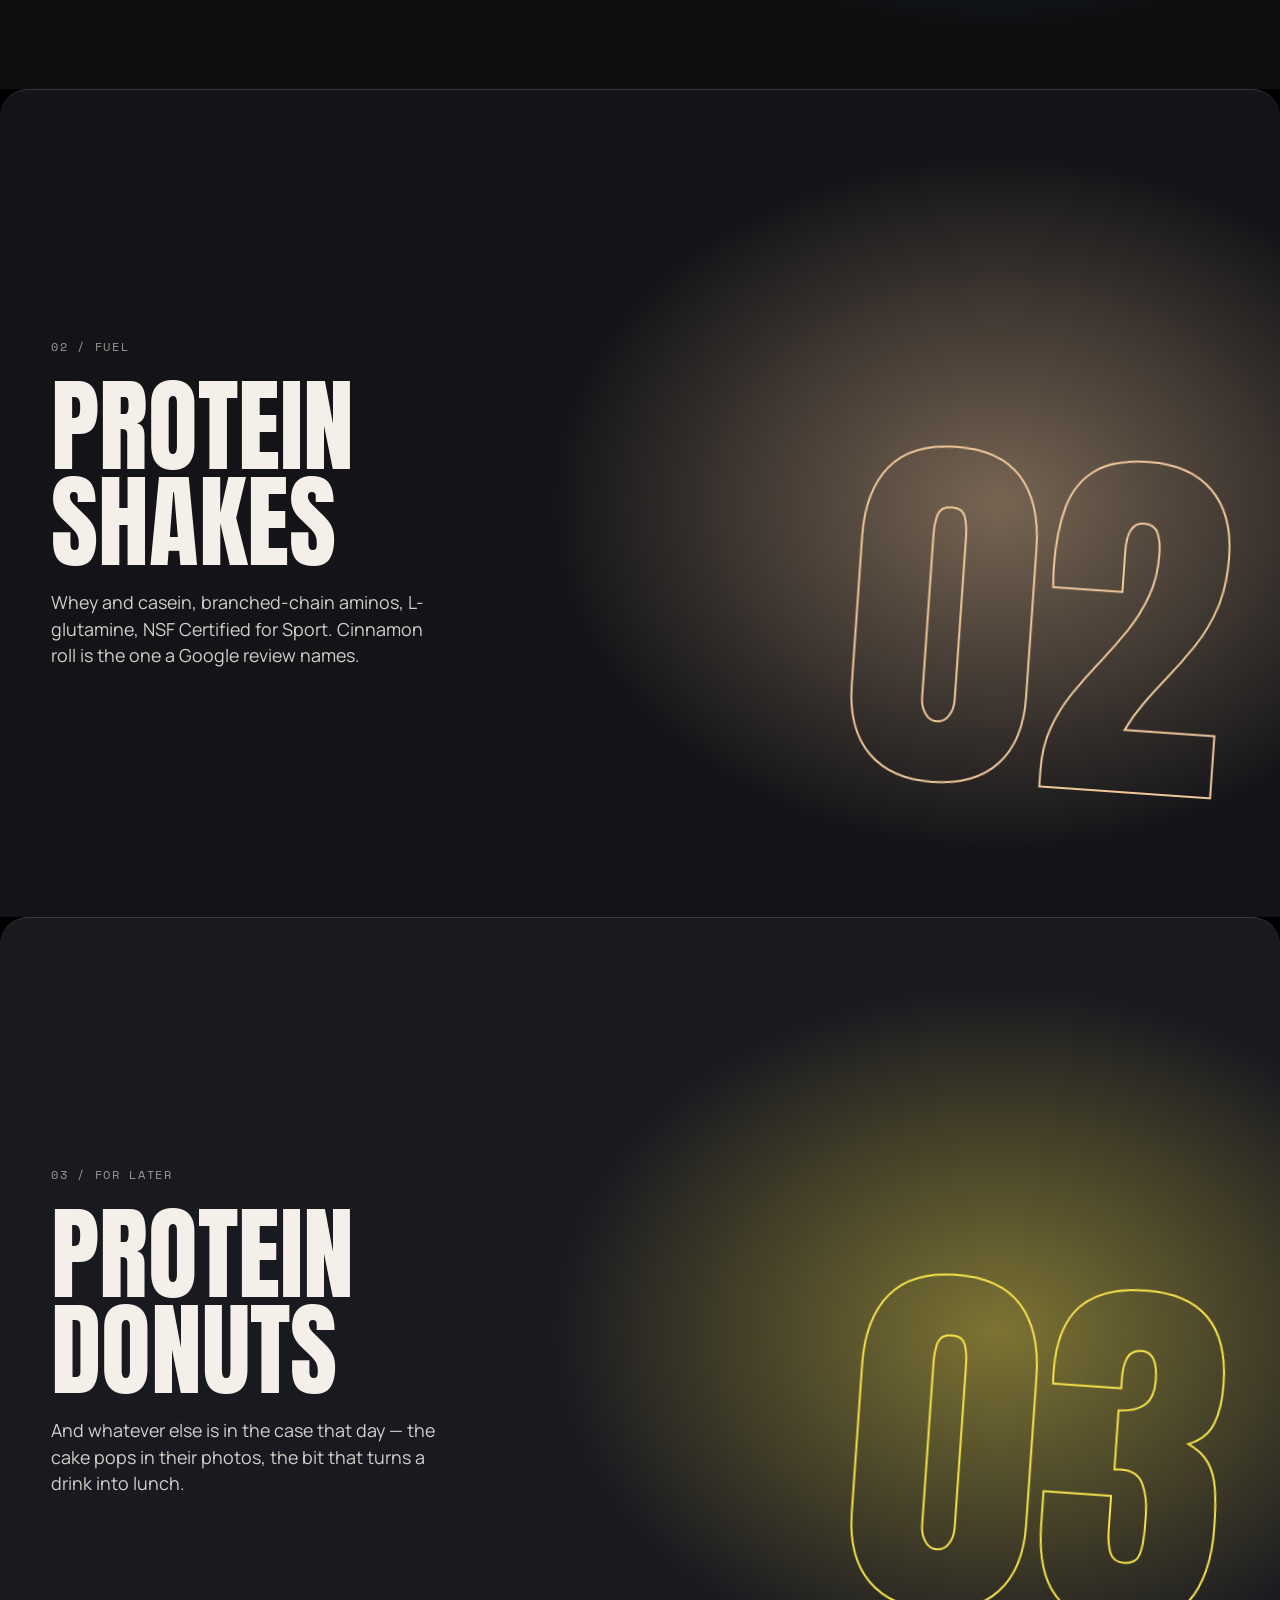
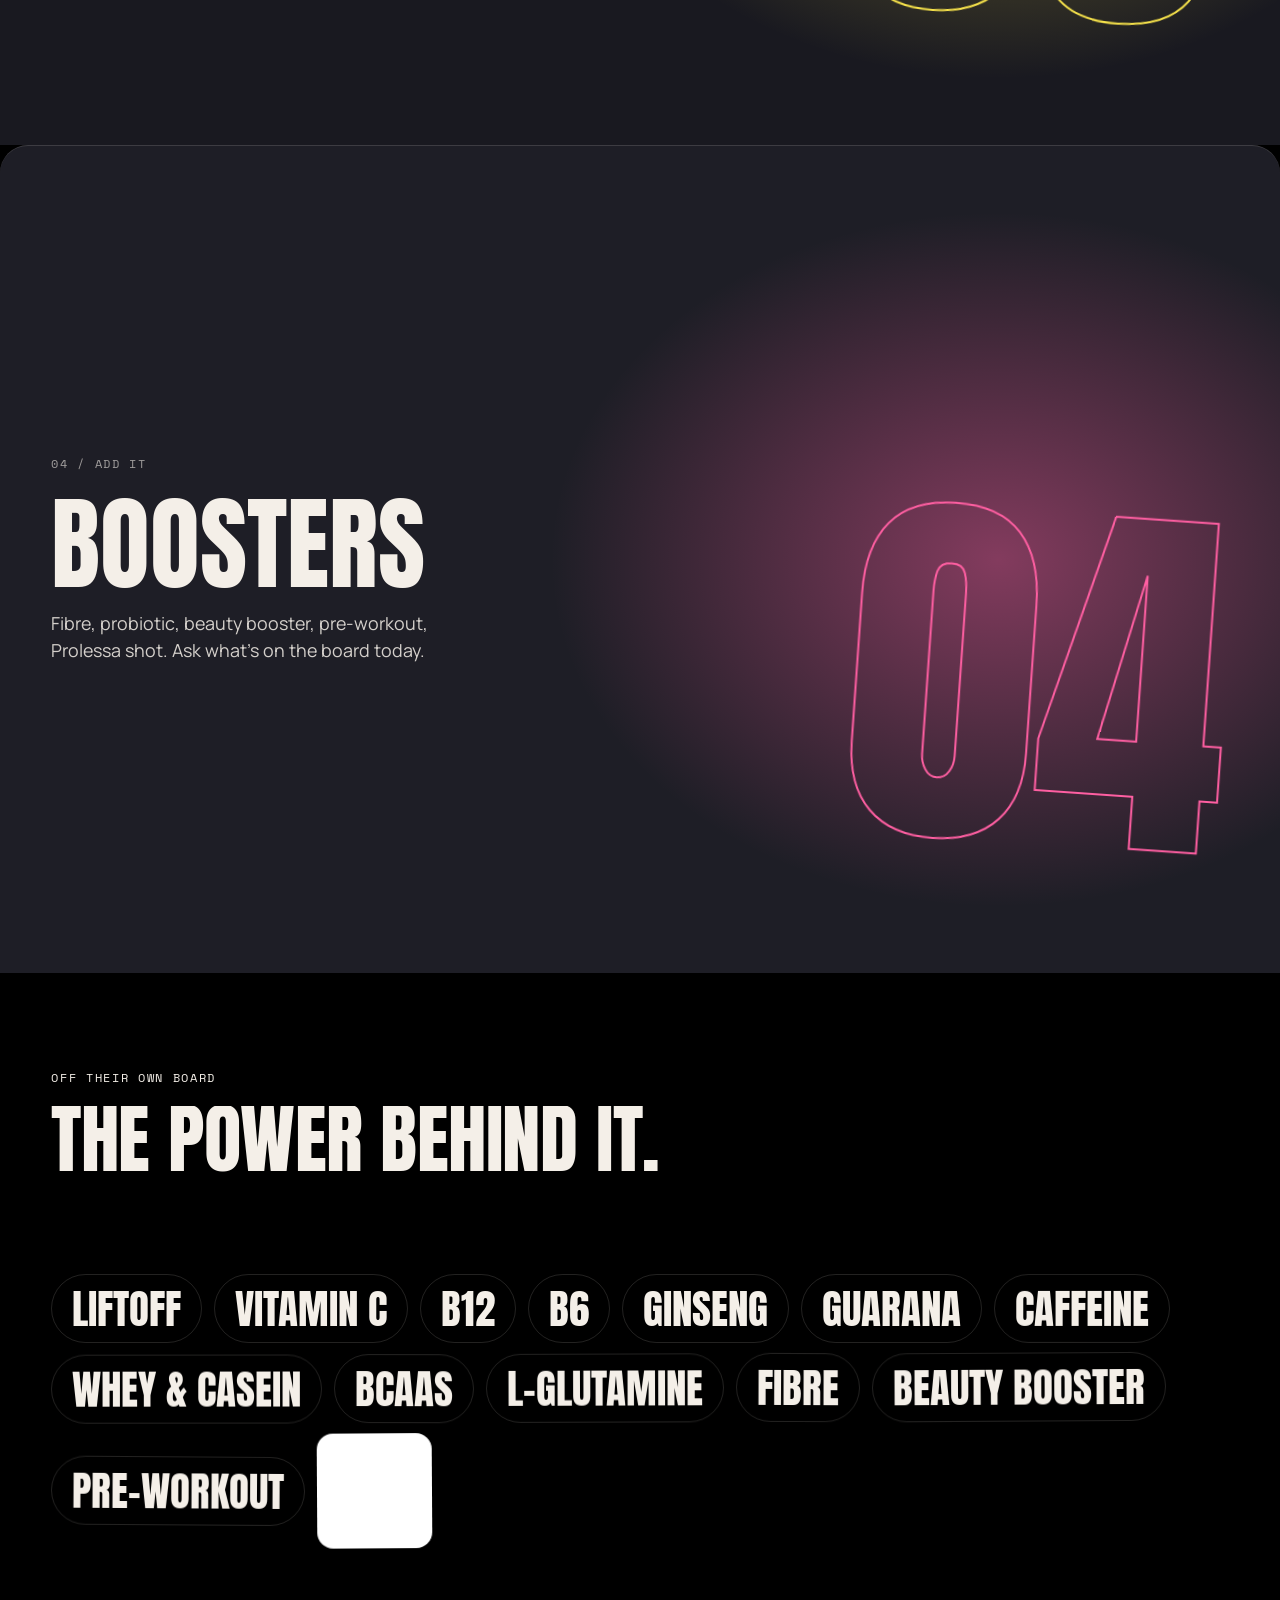
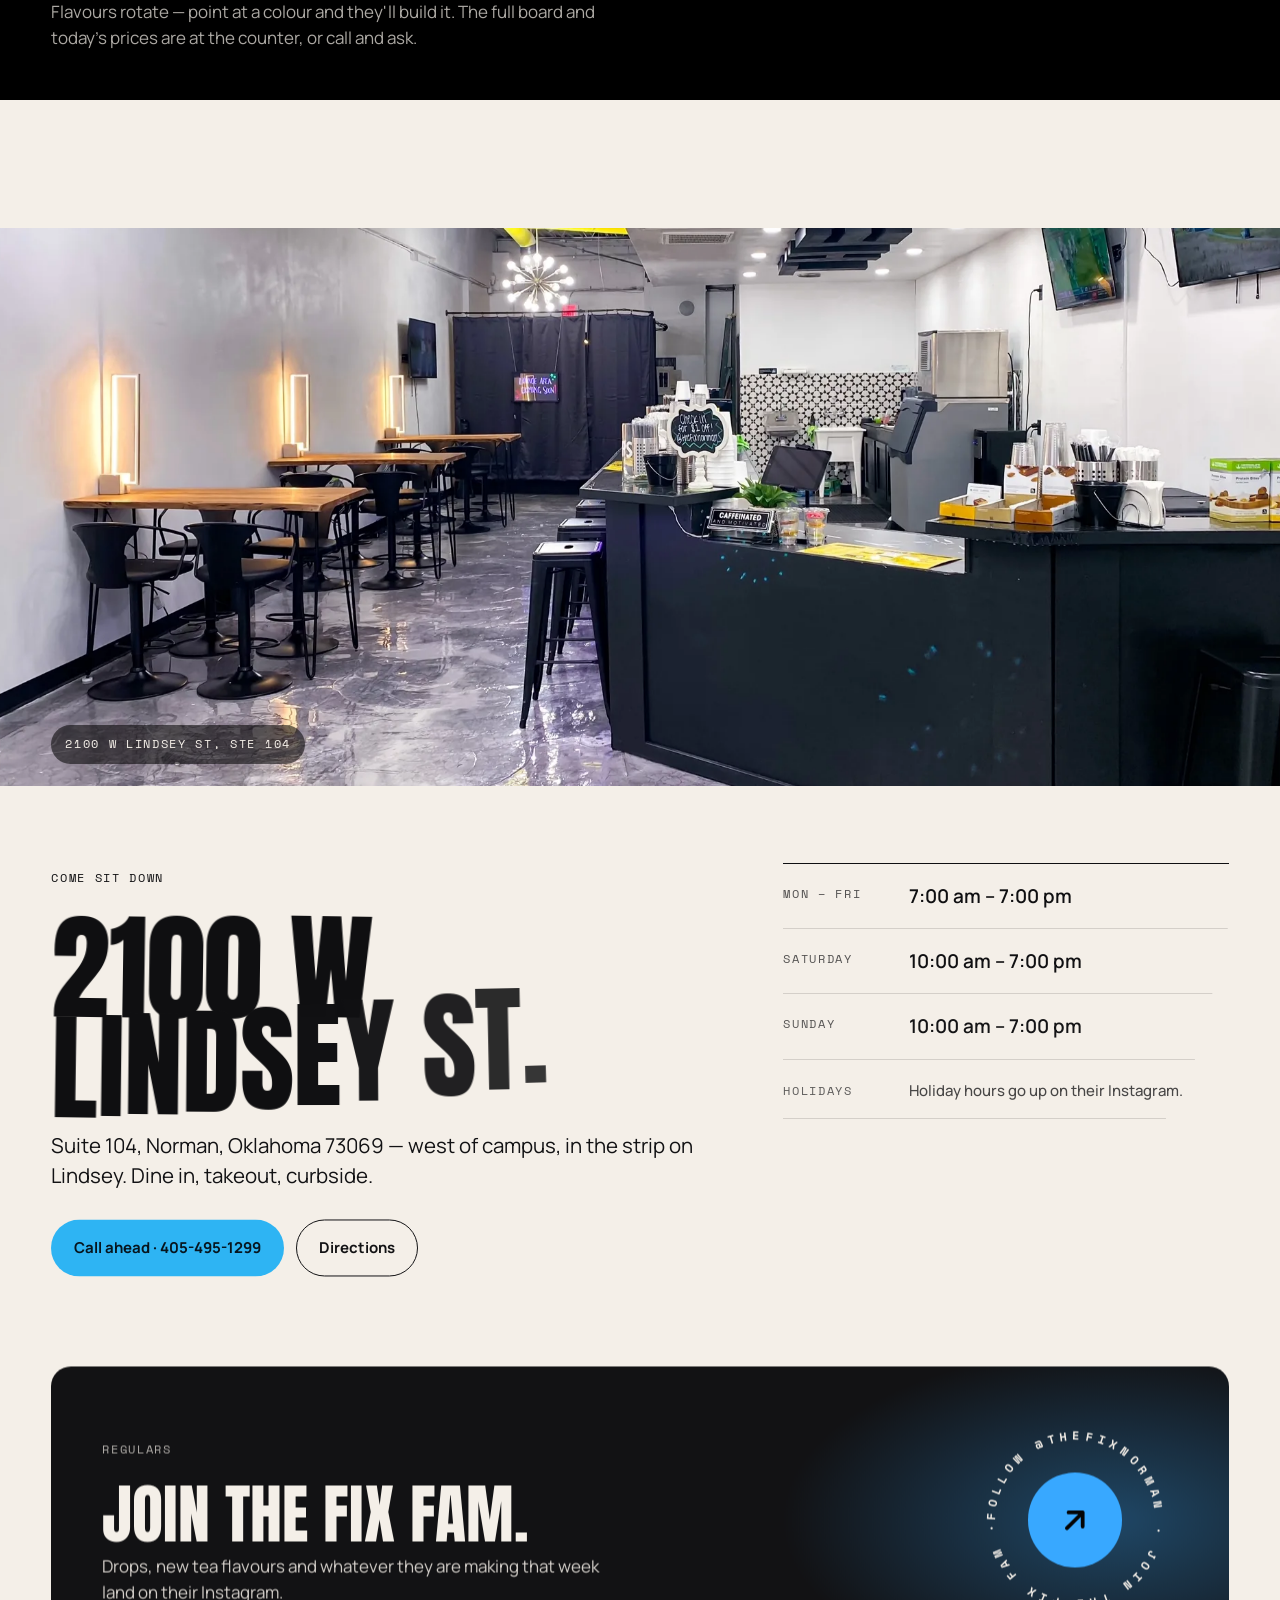
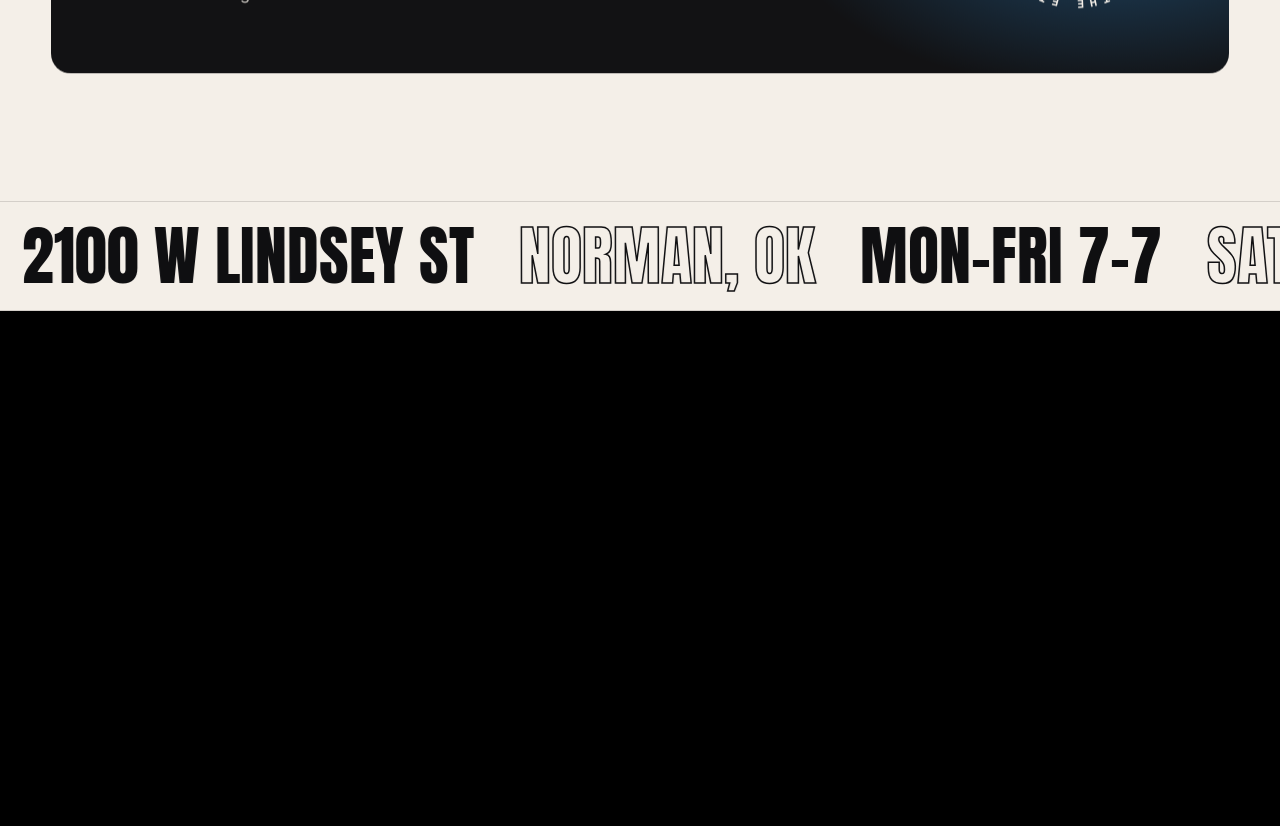
==== commit 43fea389: "Hero cups: straight sides, flat bottoms, upright The previous outline fix fitted the sides as curves" ====
--- a/index.html
+++ b/index.html
@@ -16,8 +16,8 @@
 <link rel="preconnect" href="https://fonts.googleapis.com">
 <link rel="preconnect" href="https://fonts.gstatic.com" crossorigin>
 <link href="https://fonts.googleapis.com/css2?family=Anton&family=Bebas+Neue&family=Archivo+Black&family=Caveat:wght@600;700&family=Manrope:wght@400;500;600;700&family=Space+Mono:wght@400;700&display=swap" rel="stylesheet">
-<link rel="preload" as="image" href="img/01-cup.webp?v=202609161055">
-<link rel="stylesheet" href="css/site.css?v=202609161055">
+<link rel="preload" as="image" href="img/01-cup.webp?v=202609161117">
+<link rel="stylesheet" href="css/site.css?v=202609161117">
 </head>
 <body>
 
@@ -63,11 +63,11 @@
     </div>
 
     <div class="rig" aria-hidden="true">
-      <div class="slot is-vis" data-i="0"><picture><source media="(max-width:820px)" srcset="img/01-cup-m.webp?v=202609161055"><img class="poster" src="img/01-cup.webp?v=202609161055" alt="" decoding="async" fetchpriority="high"></picture></div>
-      <div class="slot" data-i="1"><picture><source media="(max-width:820px)" srcset="img/02-cup-m.webp?v=202609161055"><img class="poster" src="img/02-cup.webp?v=202609161055" alt="" decoding="async" loading="lazy"></picture></div>
-      <div class="slot" data-i="2"><picture><source media="(max-width:820px)" srcset="img/03-cup-m.webp?v=202609161055"><img class="poster" src="img/03-cup.webp?v=202609161055" alt="" decoding="async" loading="lazy"></picture></div>
-      <div class="slot" data-i="3"><picture><source media="(max-width:820px)" srcset="img/04-cup-m.webp?v=202609161055"><img class="poster" src="img/04-cup.webp?v=202609161055" alt="" decoding="async" loading="lazy"></picture></div>
-      <div class="slot" data-i="4"><picture><source media="(max-width:820px)" srcset="img/05-cup-m.webp?v=202609161055"><img class="poster" src="img/05-cup.webp?v=202609161055" alt="" decoding="async" loading="lazy"></picture></div>
+      <div class="slot is-vis" data-i="0"><picture><source media="(max-width:820px)" srcset="img/01-cup-m.webp?v=202609161117"><img class="poster" src="img/01-cup.webp?v=202609161117" alt="" decoding="async" fetchpriority="high"></picture></div>
+      <div class="slot" data-i="1"><picture><source media="(max-width:820px)" srcset="img/02-cup-m.webp?v=202609161117"><img class="poster" src="img/02-cup.webp?v=202609161117" alt="" decoding="async" loading="lazy"></picture></div>
+      <div class="slot" data-i="2"><picture><source media="(max-width:820px)" srcset="img/03-cup-m.webp?v=202609161117"><img class="poster" src="img/03-cup.webp?v=202609161117" alt="" decoding="async" loading="lazy"></picture></div>
+      <div class="slot" data-i="3"><picture><source media="(max-width:820px)" srcset="img/04-cup-m.webp?v=202609161117"><img class="poster" src="img/04-cup.webp?v=202609161117" alt="" decoding="async" loading="lazy"></picture></div>
+      <div class="slot" data-i="4"><picture><source media="(max-width:820px)" srcset="img/05-cup-m.webp?v=202609161117"><img class="poster" src="img/05-cup.webp?v=202609161117" alt="" decoding="async" loading="lazy"></picture></div>
     </div>
 
     <canvas class="fx fx-front" aria-hidden="true"></canvas>
@@ -291,10 +291,10 @@
   </div>
 </footer>
 
-<script src="js/vendor/gsap.min.js?v=202609161055"></script>
-<script src="js/vendor/ScrollTrigger.min.js?v=202609161055"></script>
-<script src="js/vendor/lenis.min.js?v=202609161055"></script>
-<script src="js/manifest.js?v=202609161055"></script>
-<script src="js/loadout.js?v=202609161055"></script>
+<script src="js/vendor/gsap.min.js?v=202609161117"></script>
+<script src="js/vendor/ScrollTrigger.min.js?v=202609161117"></script>
+<script src="js/vendor/lenis.min.js?v=202609161117"></script>
+<script src="js/manifest.js?v=202609161117"></script>
+<script src="js/loadout.js?v=202609161117"></script>
 </body>
 </html>
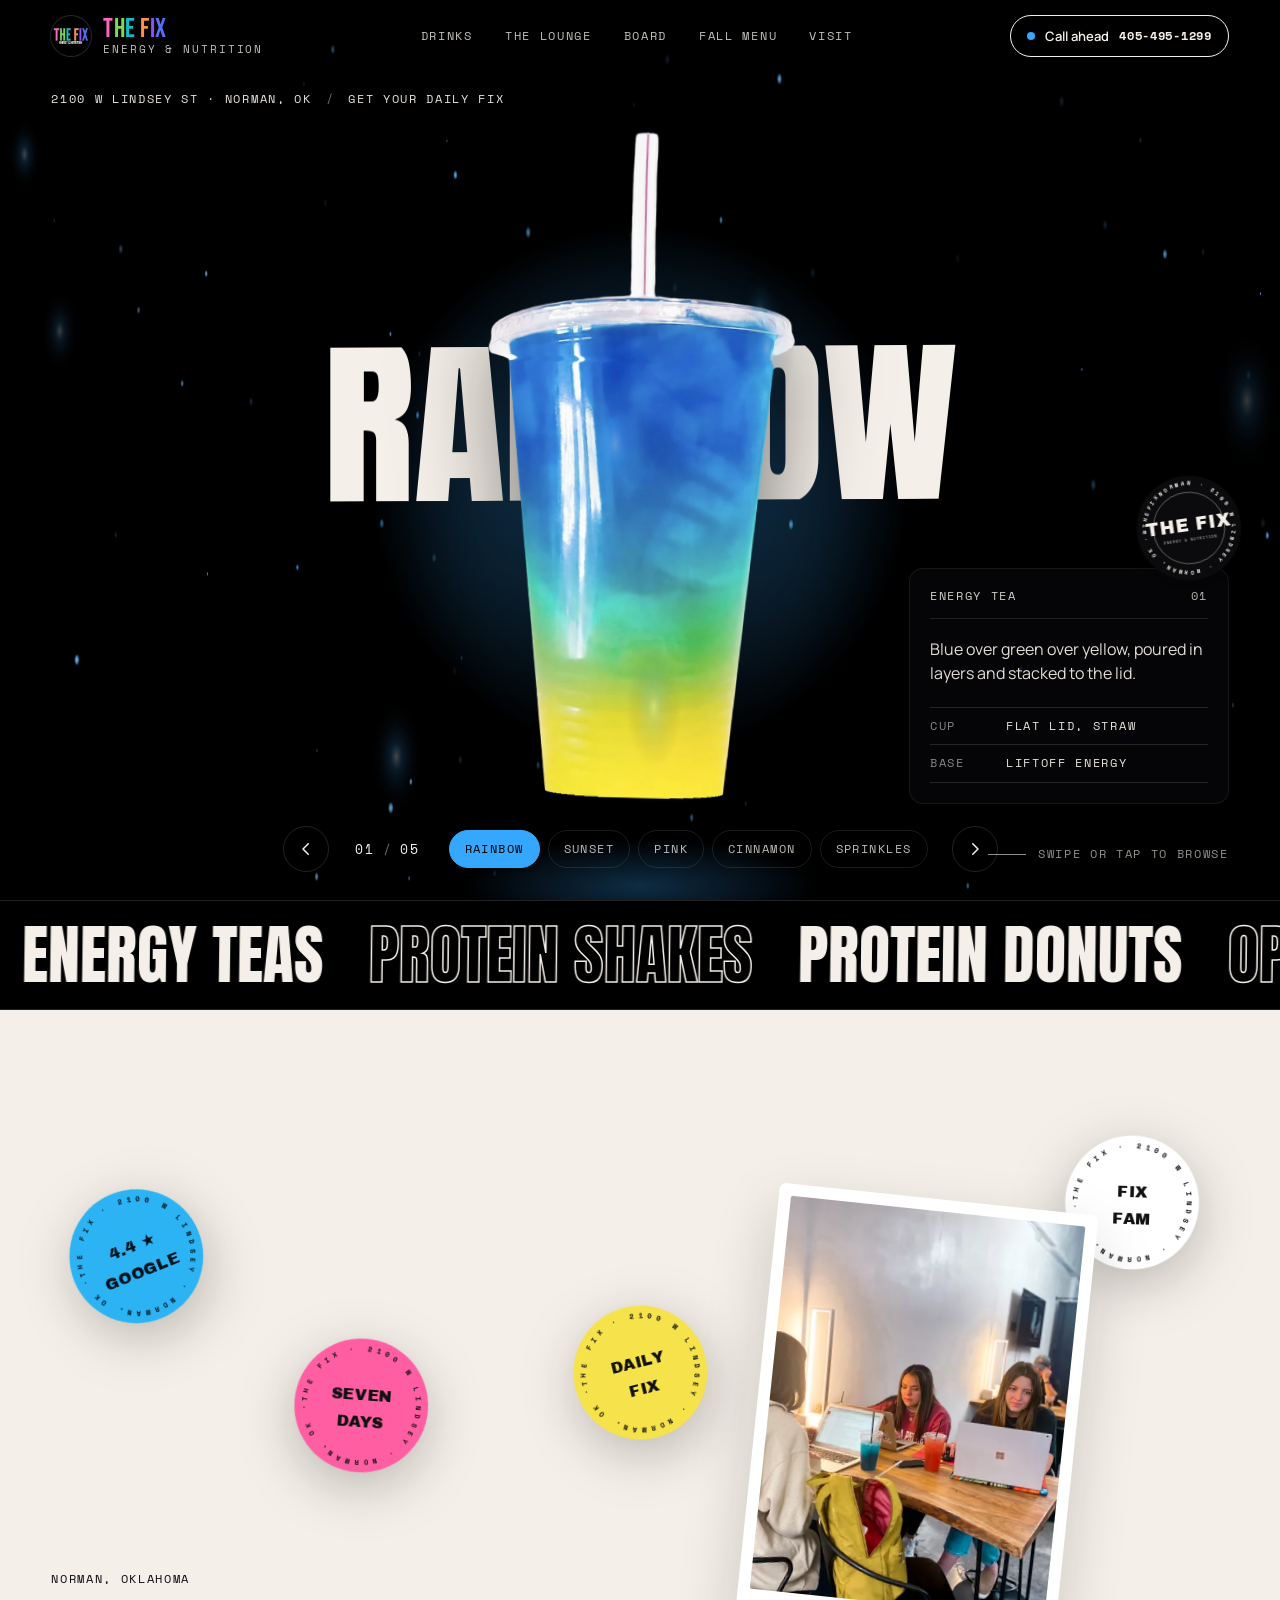
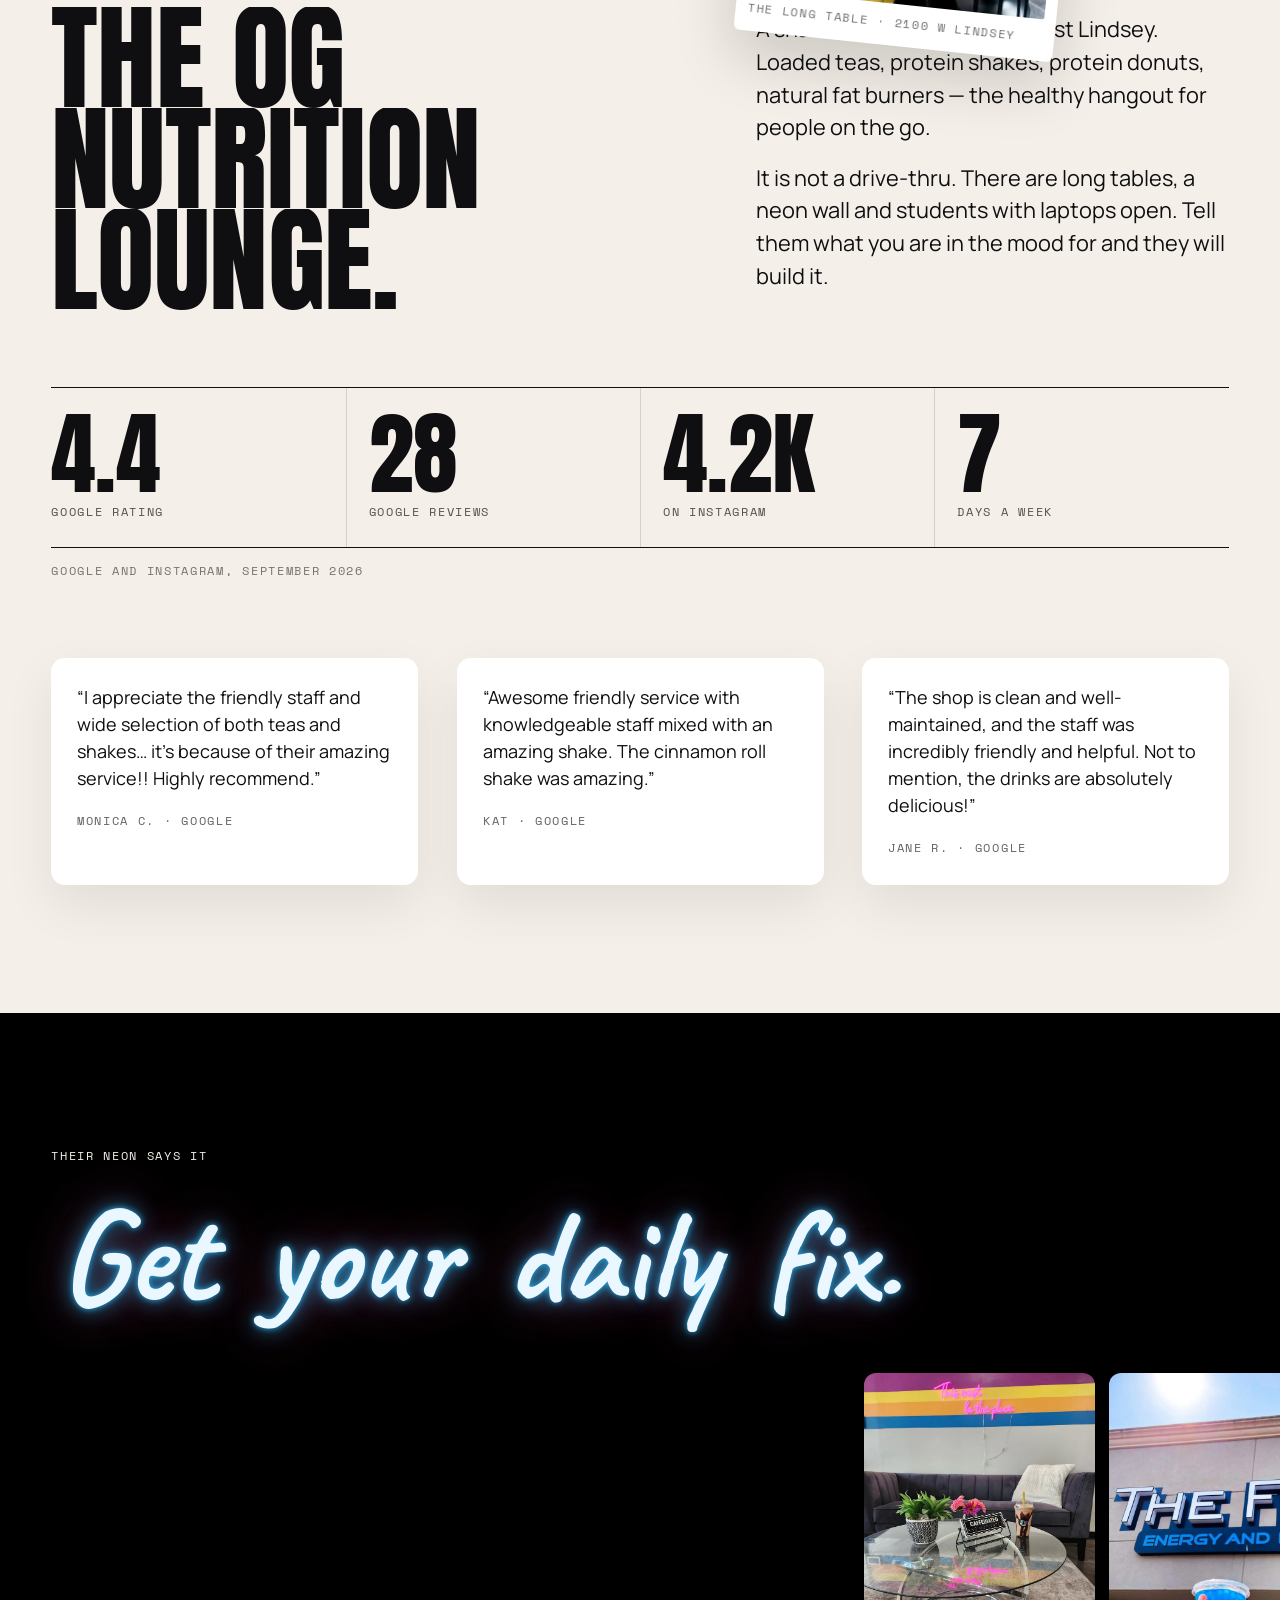
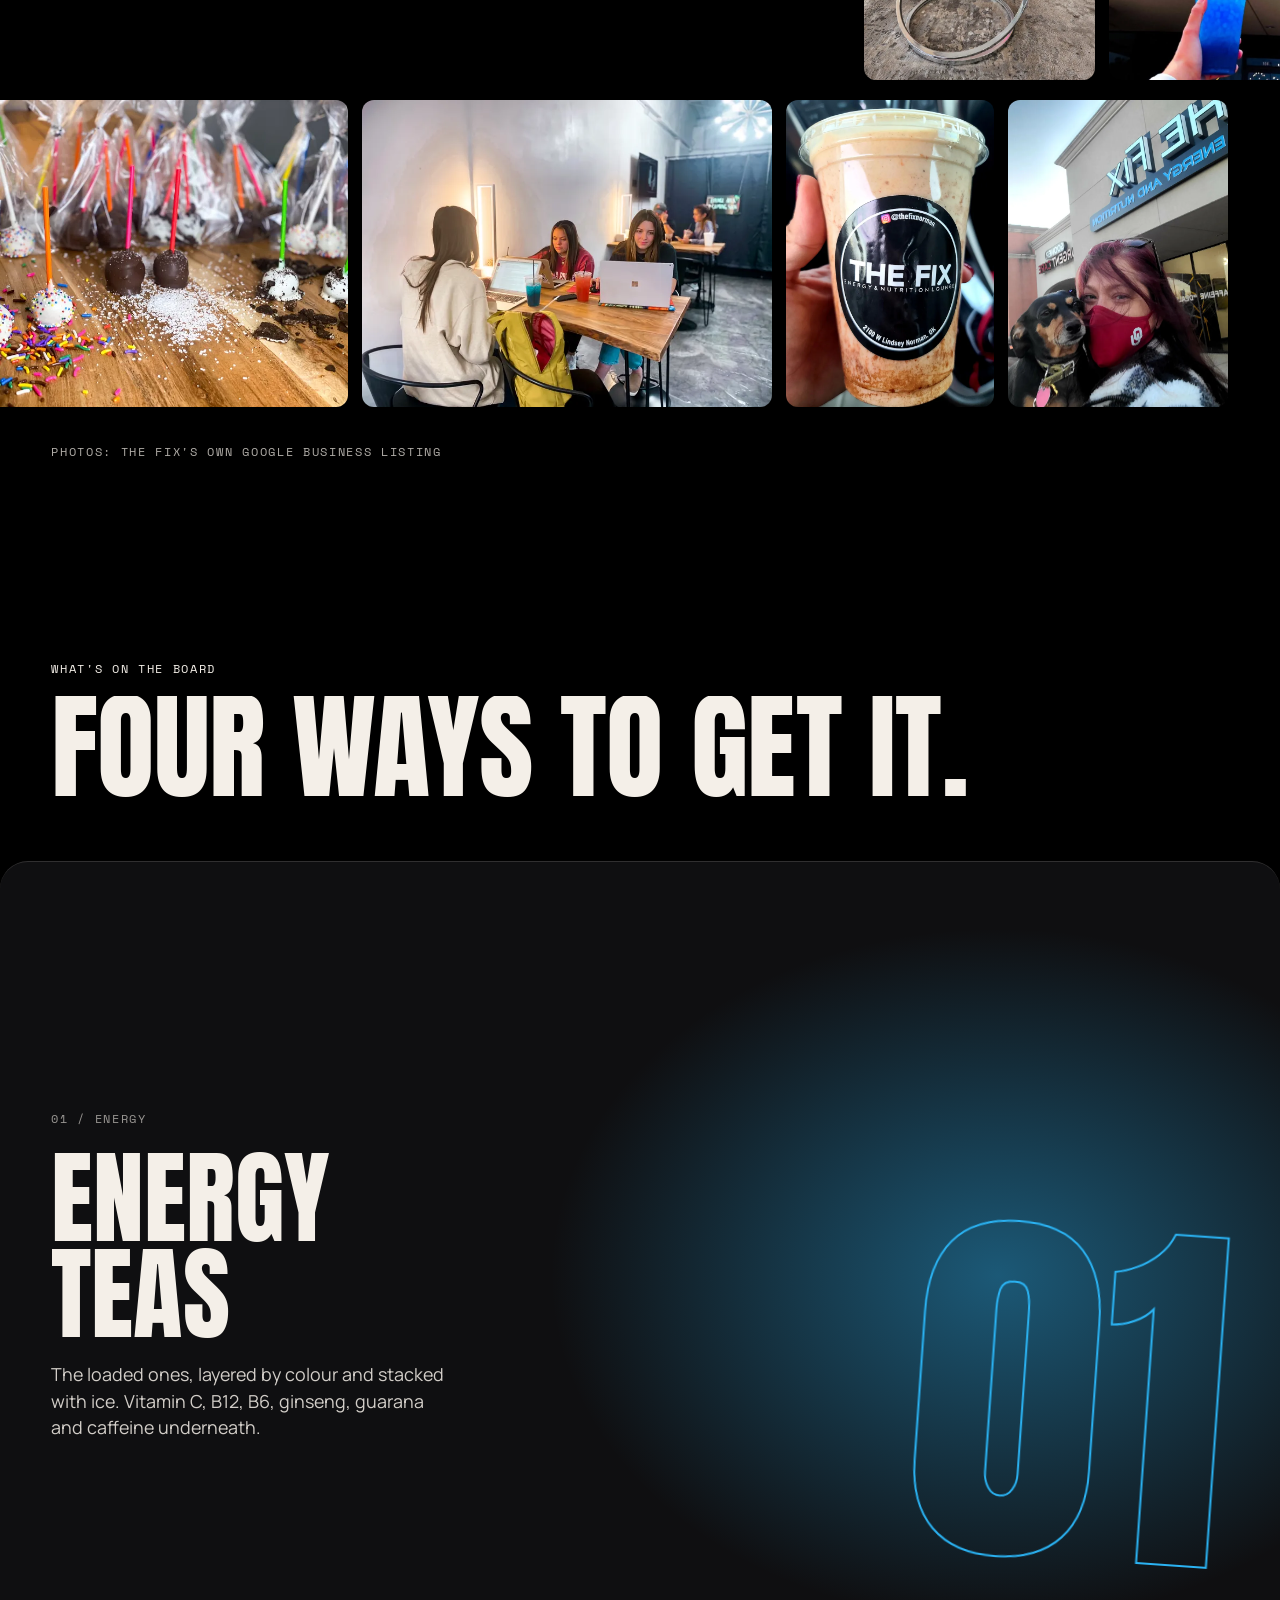
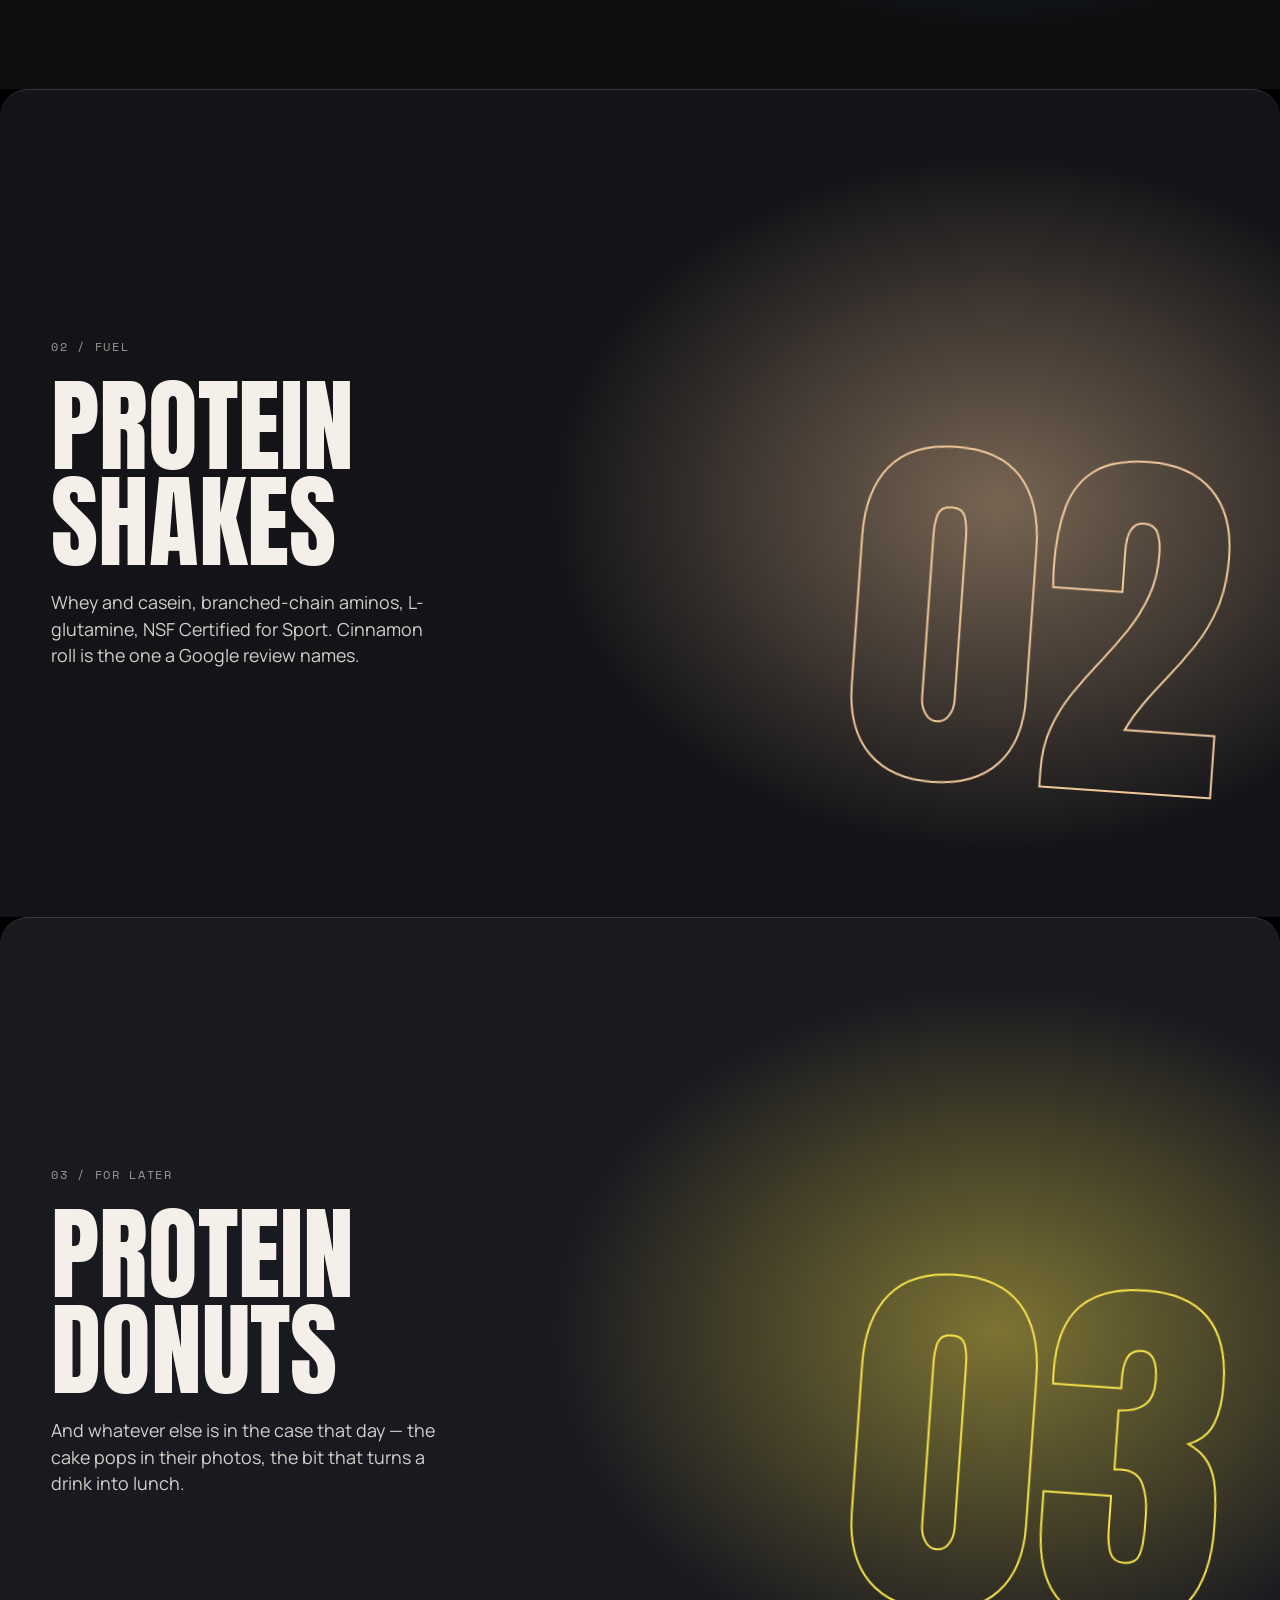
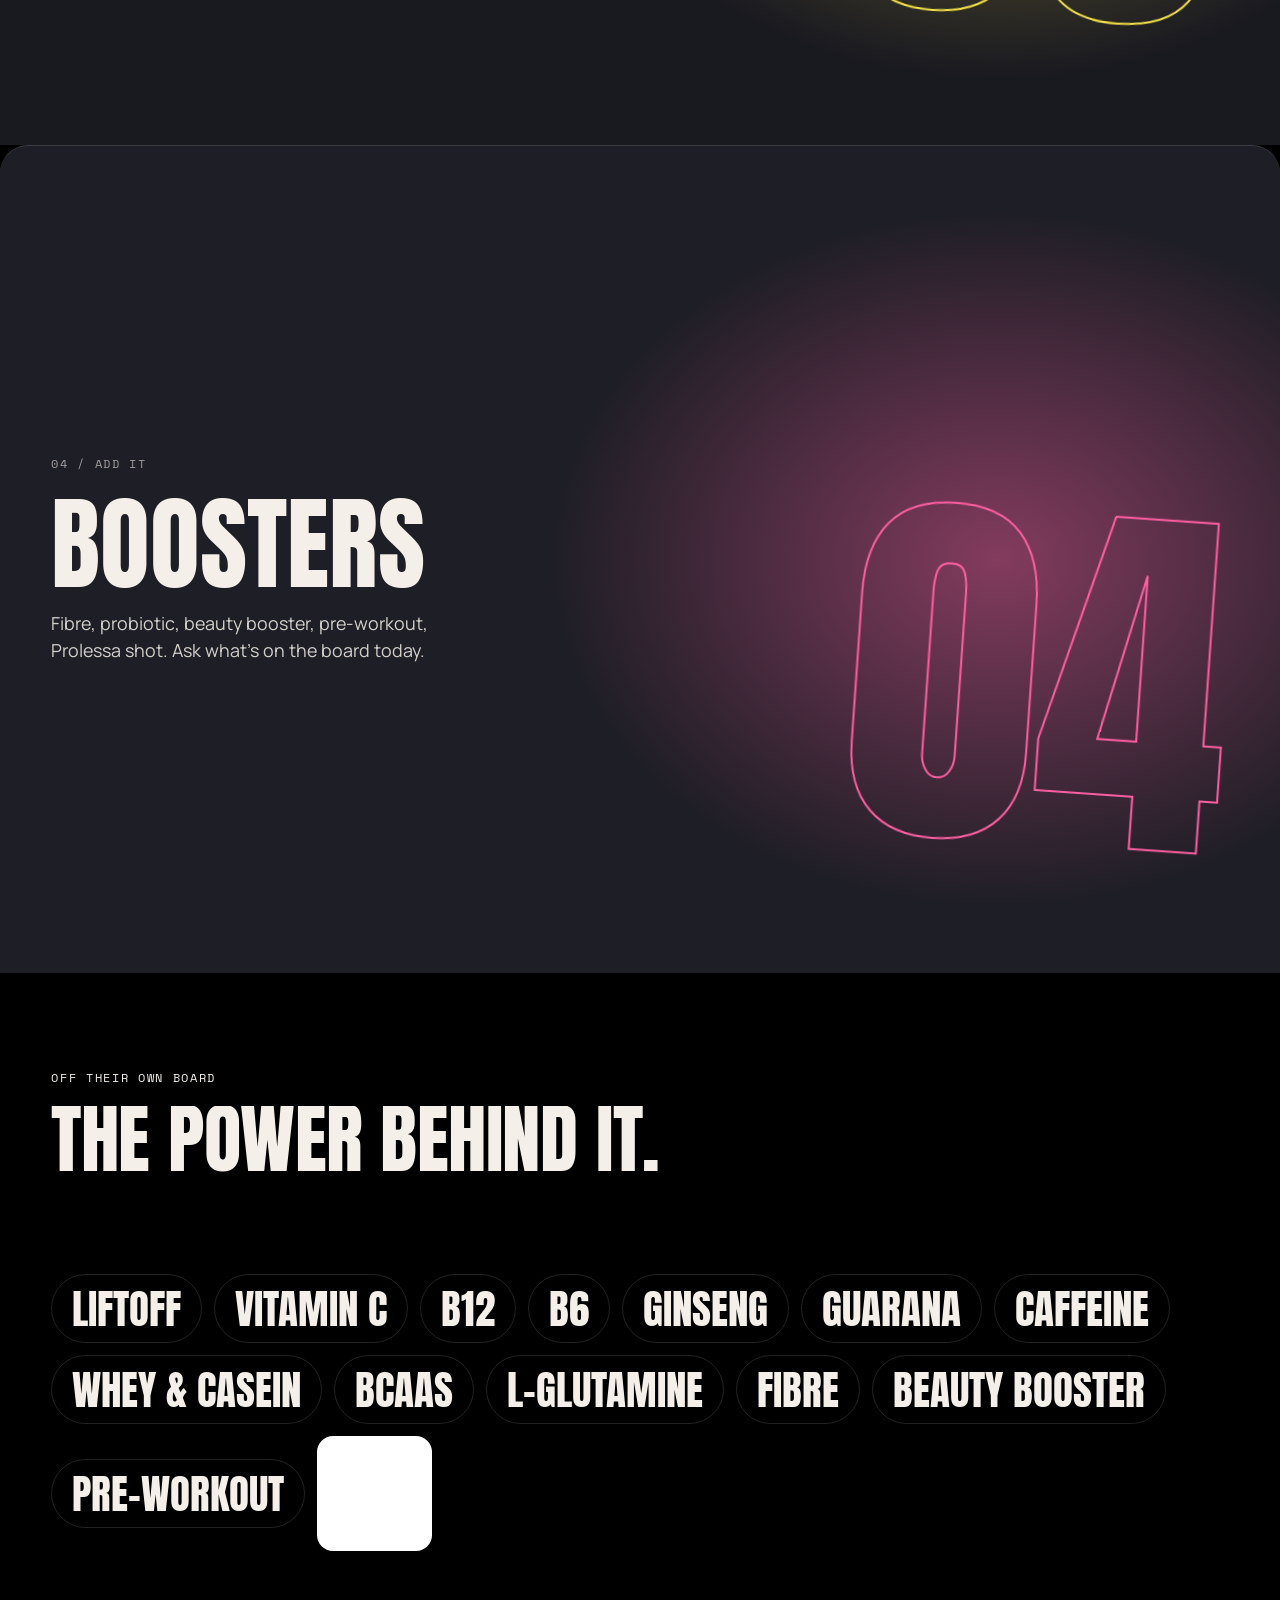
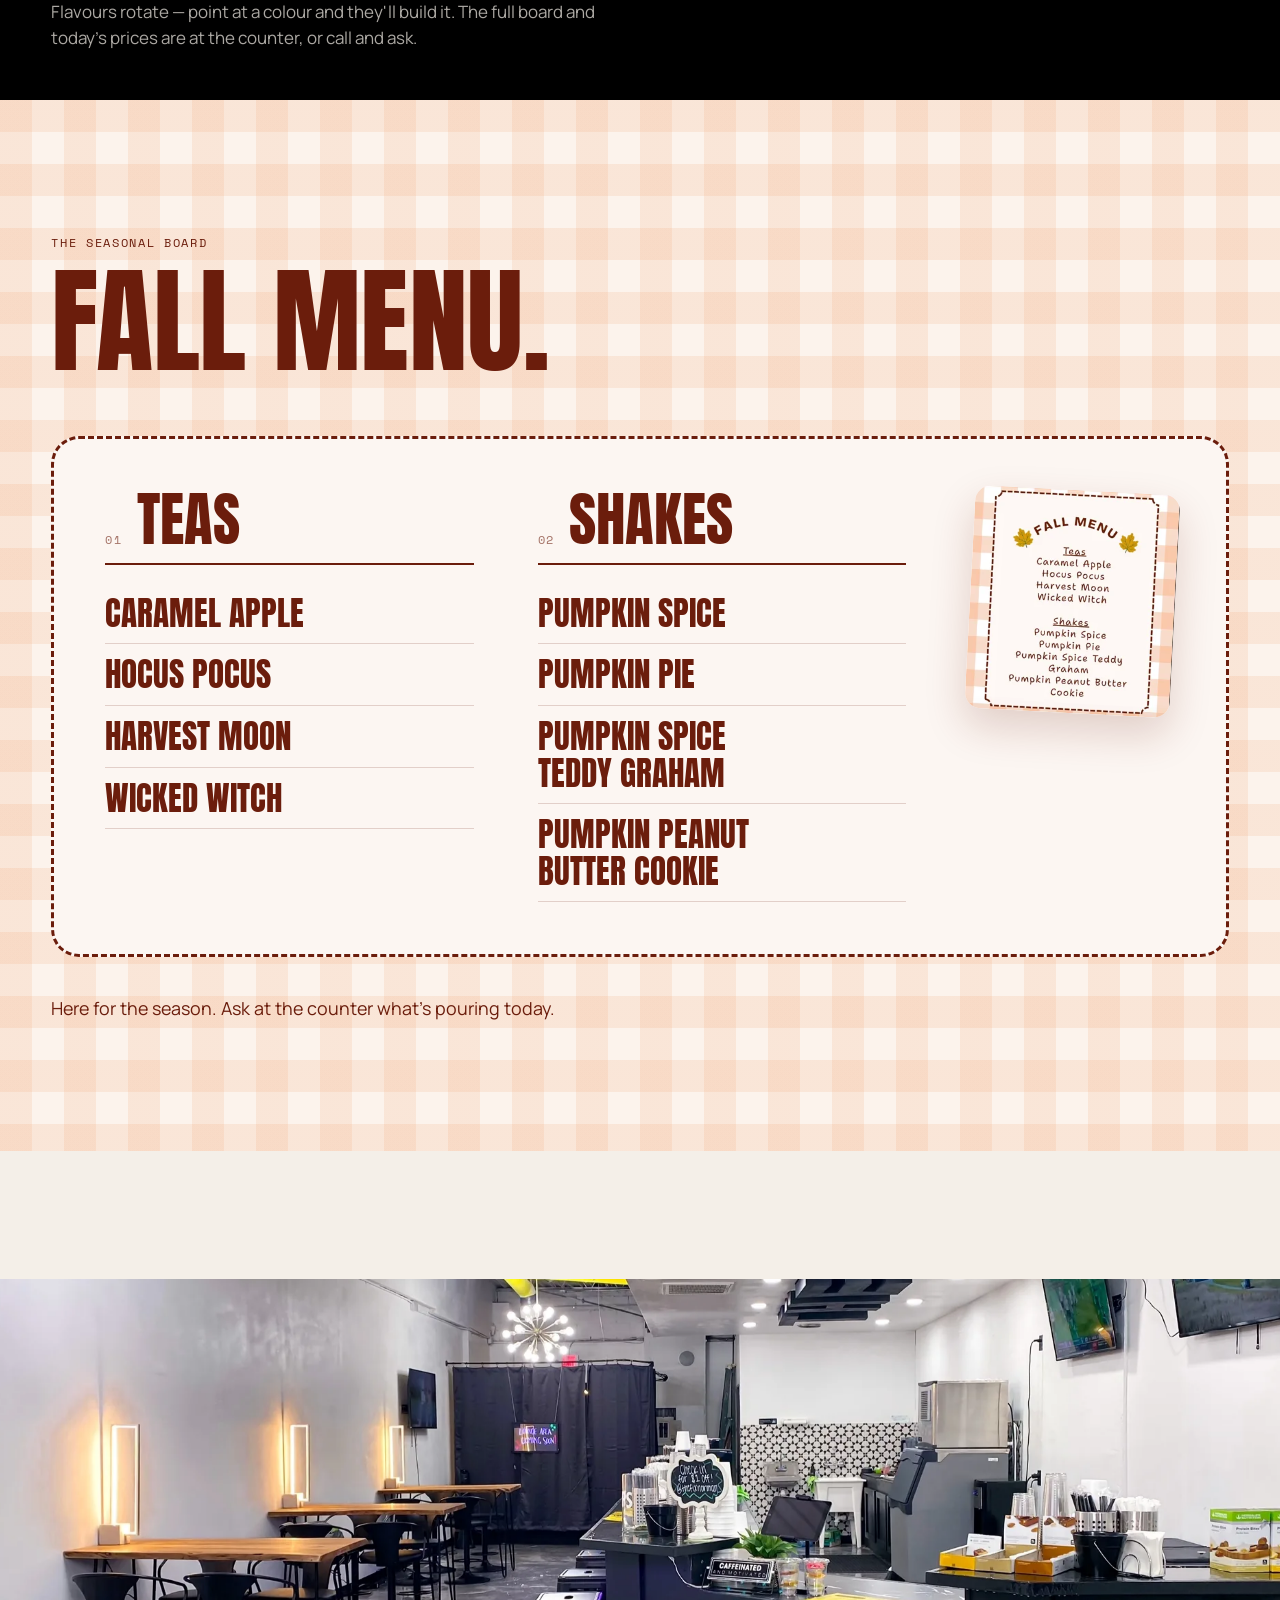
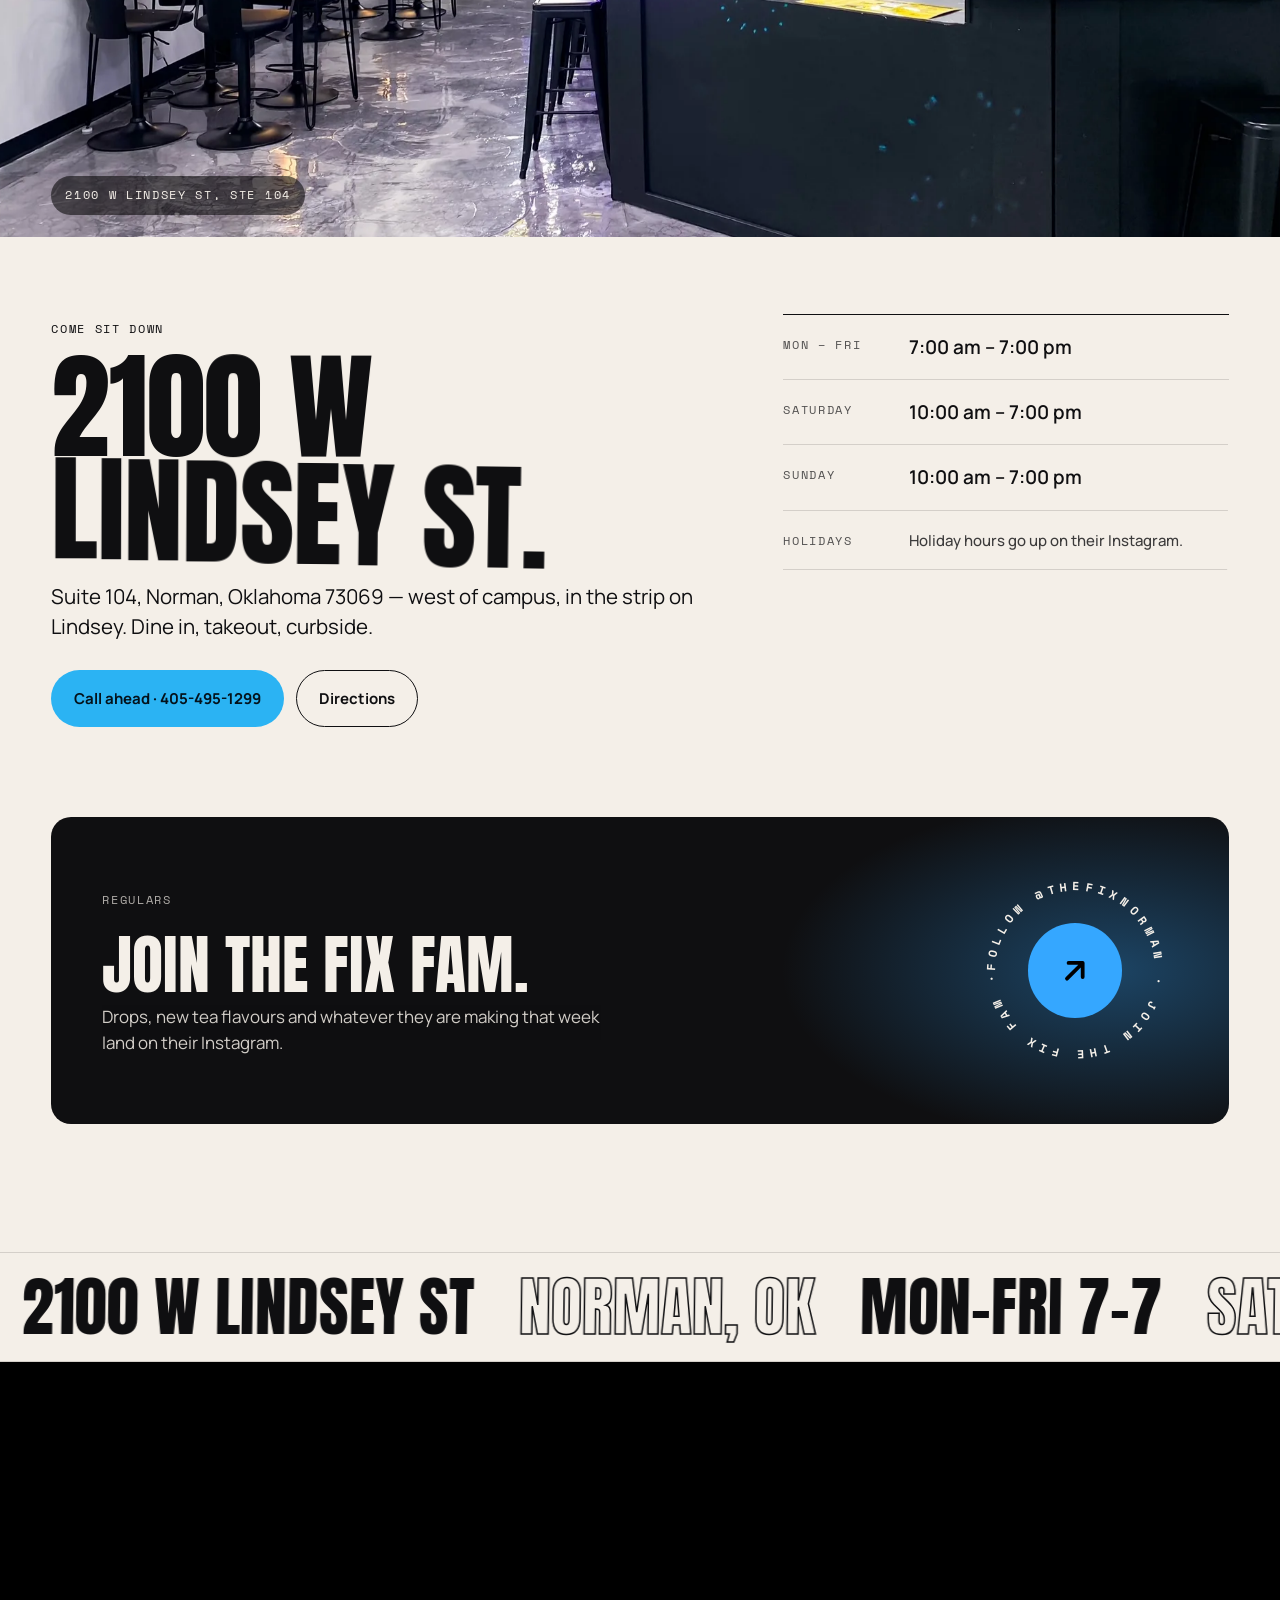
==== commit 75173329: "Fall menu: their seasonal teas and shakes, off their own card Co-Authored-By: Claude Opus 5.5 <norep" ====
--- a/index.html
+++ b/index.html
@@ -16,8 +16,8 @@
 <link rel="preconnect" href="https://fonts.googleapis.com">
 <link rel="preconnect" href="https://fonts.gstatic.com" crossorigin>
 <link href="https://fonts.googleapis.com/css2?family=Anton&family=Bebas+Neue&family=Archivo+Black&family=Caveat:wght@600;700&family=Manrope:wght@400;500;600;700&family=Space+Mono:wght@400;700&display=swap" rel="stylesheet">
-<link rel="preload" as="image" href="img/01-cup.webp?v=202609161117">
-<link rel="stylesheet" href="css/site.css?v=202609161117">
+<link rel="preload" as="image" href="img/01-cup.webp?v=202609241107">
+<link rel="stylesheet" href="css/site.css?v=202609241107">
 </head>
 <body>
 
@@ -32,6 +32,7 @@
     <a href="#film">Drinks</a>
     <a href="#photos">The lounge</a>
     <a href="#menu">Board</a>
+    <a href="#fall">Fall menu</a>
     <a href="#visit">Visit</a>
   </nav>
   <a class="order" href="tel:+14054951299"><span class="order-dot" aria-hidden="true"></span>Call ahead <b>405-495-1299</b></a>
@@ -63,11 +64,11 @@
     </div>
 
     <div class="rig" aria-hidden="true">
-      <div class="slot is-vis" data-i="0"><picture><source media="(max-width:820px)" srcset="img/01-cup-m.webp?v=202609161117"><img class="poster" src="img/01-cup.webp?v=202609161117" alt="" decoding="async" fetchpriority="high"></picture></div>
-      <div class="slot" data-i="1"><picture><source media="(max-width:820px)" srcset="img/02-cup-m.webp?v=202609161117"><img class="poster" src="img/02-cup.webp?v=202609161117" alt="" decoding="async" loading="lazy"></picture></div>
-      <div class="slot" data-i="2"><picture><source media="(max-width:820px)" srcset="img/03-cup-m.webp?v=202609161117"><img class="poster" src="img/03-cup.webp?v=202609161117" alt="" decoding="async" loading="lazy"></picture></div>
-      <div class="slot" data-i="3"><picture><source media="(max-width:820px)" srcset="img/04-cup-m.webp?v=202609161117"><img class="poster" src="img/04-cup.webp?v=202609161117" alt="" decoding="async" loading="lazy"></picture></div>
-      <div class="slot" data-i="4"><picture><source media="(max-width:820px)" srcset="img/05-cup-m.webp?v=202609161117"><img class="poster" src="img/05-cup.webp?v=202609161117" alt="" decoding="async" loading="lazy"></picture></div>
+      <div class="slot is-vis" data-i="0"><picture><source media="(max-width:820px)" srcset="img/01-cup-m.webp?v=202609241107"><img class="poster" src="img/01-cup.webp?v=202609241107" alt="" decoding="async" fetchpriority="high"></picture></div>
+      <div class="slot" data-i="1"><picture><source media="(max-width:820px)" srcset="img/02-cup-m.webp?v=202609241107"><img class="poster" src="img/02-cup.webp?v=202609241107" alt="" decoding="async" loading="lazy"></picture></div>
+      <div class="slot" data-i="2"><picture><source media="(max-width:820px)" srcset="img/03-cup-m.webp?v=202609241107"><img class="poster" src="img/03-cup.webp?v=202609241107" alt="" decoding="async" loading="lazy"></picture></div>
+      <div class="slot" data-i="3"><picture><source media="(max-width:820px)" srcset="img/04-cup-m.webp?v=202609241107"><img class="poster" src="img/04-cup.webp?v=202609241107" alt="" decoding="async" loading="lazy"></picture></div>
+      <div class="slot" data-i="4"><picture><source media="(max-width:820px)" srcset="img/05-cup-m.webp?v=202609241107"><img class="poster" src="img/05-cup.webp?v=202609241107" alt="" decoding="async" loading="lazy"></picture></div>
     </div>
 
     <canvas class="fx fx-front" aria-hidden="true"></canvas>
@@ -229,6 +230,40 @@
   </div>
 </section>
 
+<!-- ============ FALL MENU — their own seasonal card ============ -->
+<section id="fall" class="fall" data-theme="light" aria-labelledby="fall-h">
+  <div class="wrap">
+    <div class="sec-head fall-head">
+      <span class="kicker mono reveal">The seasonal board</span>
+      <h2 id="fall-h" class="h-display" data-words>Fall menu.</h2>
+    </div>
+    <div class="fall-grid">
+      <div class="fall-col">
+        <h3 class="fall-cat"><span class="mono">01</span>Teas</h3>
+        <ul class="fall-list">
+          <li>Caramel Apple</li>
+          <li>Hocus Pocus</li>
+          <li>Harvest Moon</li>
+          <li>Wicked Witch</li>
+        </ul>
+      </div>
+      <div class="fall-col">
+        <h3 class="fall-cat"><span class="mono">02</span>Shakes</h3>
+        <ul class="fall-list">
+          <li>Pumpkin Spice</li>
+          <li>Pumpkin Pie</li>
+          <li>Pumpkin Spice Teddy Graham</li>
+          <li>Pumpkin Peanut Butter Cookie</li>
+        </ul>
+      </div>
+      <a class="fall-card" href="img/p/fall.webp" target="_blank" rel="noopener" aria-label="Open The Fix's fall menu card full size">
+        <img src="img/p/fall-s.webp" width="331" height="360" alt="The Fix fall menu card: four teas and four shakes on orange gingham" loading="lazy" decoding="async">
+      </a>
+    </div>
+    <p class="fall-note">Here for the season. Ask at the counter what's pouring today.</p>
+  </div>
+</section>
+
 <!-- ============ VISIT ============ -->
 <section id="visit" class="visit" data-theme="light">
   <div class="visit-photo" aria-hidden="true"><img src="img/p/g01-w.webp" alt="" decoding="async" loading="lazy"><span class="visit-photo-tag mono">2100 W Lindsey St, Ste 104</span></div>
@@ -291,10 +326,10 @@
   </div>
 </footer>
 
-<script src="js/vendor/gsap.min.js?v=202609161117"></script>
-<script src="js/vendor/ScrollTrigger.min.js?v=202609161117"></script>
-<script src="js/vendor/lenis.min.js?v=202609161117"></script>
-<script src="js/manifest.js?v=202609161117"></script>
-<script src="js/loadout.js?v=202609161117"></script>
+<script src="js/vendor/gsap.min.js?v=202609241107"></script>
+<script src="js/vendor/ScrollTrigger.min.js?v=202609241107"></script>
+<script src="js/vendor/lenis.min.js?v=202609241107"></script>
+<script src="js/manifest.js?v=202609241107"></script>
+<script src="js/loadout.js?v=202609241107"></script>
 </body>
 </html>
--- a/css/site.css
+++ b/css/site.css
@@ -229,6 +229,23 @@
 .family h3{margin:0 0 18px;text-wrap:balance;font-family:var(--disp);font-weight:400;text-transform:uppercase;font-size:clamp(56px,8vw,132px);line-height:.94}
 .family p{margin:0;font-size:clamp(17px,1.4vw,23px);line-height:1.5;opacity:.85}
 .board-note{margin:0;padding:clamp(28px,4vw,48px) 0;opacity:.7;max-width:60ch;position:relative;background:var(--black)}
+
+/* ---------- fall menu: their seasonal card, peach gingham and brown ink like the card itself ---------- */
+.fall{--fall-ink:#6B1D0C;--fall-peach:rgba(240,160,110,.16);position:relative;color:var(--fall-ink);padding:clamp(80px,10vw,150px) 0;
+  background:
+    linear-gradient(90deg,var(--fall-peach) 50%,transparent 50%) 0 0/64px 64px,
+    linear-gradient(var(--fall-peach) 50%,transparent 50%) 0 0/64px 64px,
+    #FCF3EC}
+.fall-head{padding-bottom:clamp(36px,5vw,64px)}
+.fall-grid{display:grid;grid-template-columns:1fr 1fr auto;gap:clamp(28px,5vw,80px);align-items:start;padding:clamp(28px,4vw,56px);background:#FCF6F2;border:3px dashed var(--fall-ink);border-radius:28px}
+.fall-cat{display:flex;align-items:baseline;gap:14px;margin:0 0 18px;padding-bottom:14px;border-bottom:2px solid var(--fall-ink);font-family:var(--disp);font-weight:400;text-transform:uppercase;font-size:clamp(40px,4.6vw,72px);line-height:1}
+.fall-cat .mono{opacity:.6}
+.fall-list{list-style:none;margin:0;padding:0}
+.fall-list li{font-family:var(--disp);text-transform:uppercase;font-size:clamp(26px,2.6vw,40px);line-height:1.1;padding:12px 0;border-bottom:1px solid rgba(107,29,12,.18);text-wrap:balance}
+.fall-card{display:block;width:clamp(140px,16vw,220px);border-radius:16px;overflow:hidden;box-shadow:0 18px 40px rgba(107,29,12,.18);transform:rotate(3deg);transition:transform .3s}
+.fall-card:hover{transform:rotate(0) scale(1.03)}
+.fall-card img{width:100%;height:auto}
+.fall-note{margin:clamp(24px,3vw,40px) 0 0;max-width:60ch;font-size:clamp(17px,1.4vw,21px)}
 
 /* ---------- visit ---------- */
 .visit{background:var(--bone);color:var(--ink);padding:clamp(80px,10vw,150px) 0;position:relative;overflow:hidden}
@@ -349,6 +366,8 @@
   .strip img{height:180px}
   .polaroid{width:min(260px,70%)}
   .visit-photo{height:46vh}
+  .fall-grid{grid-template-columns:1fr;padding:24px 20px;border-radius:20px}
+  .fall-card{justify-self:center;width:min(220px,62%)}
 }
 @media (prefers-reduced-motion:reduce){
   .sticker .rim,.hint-line,.order-dot,.ticker-row{animation:none}
